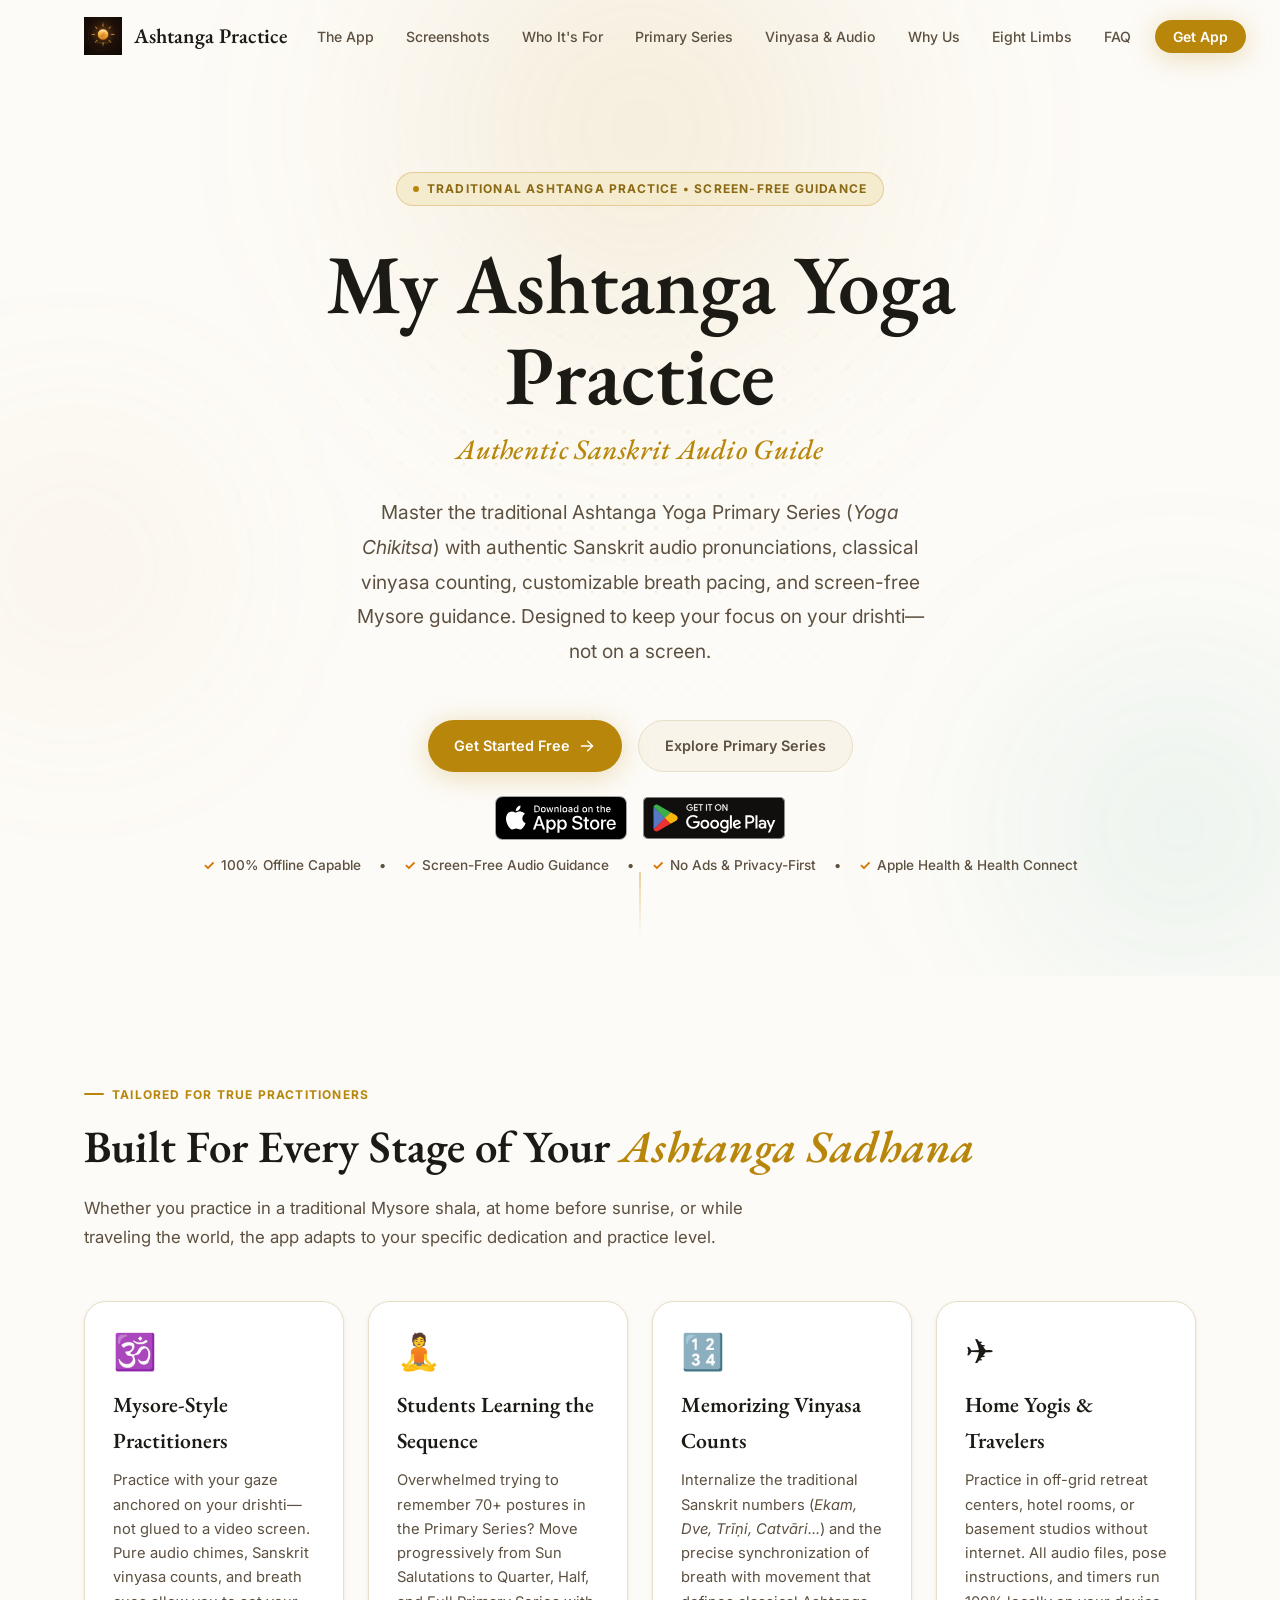
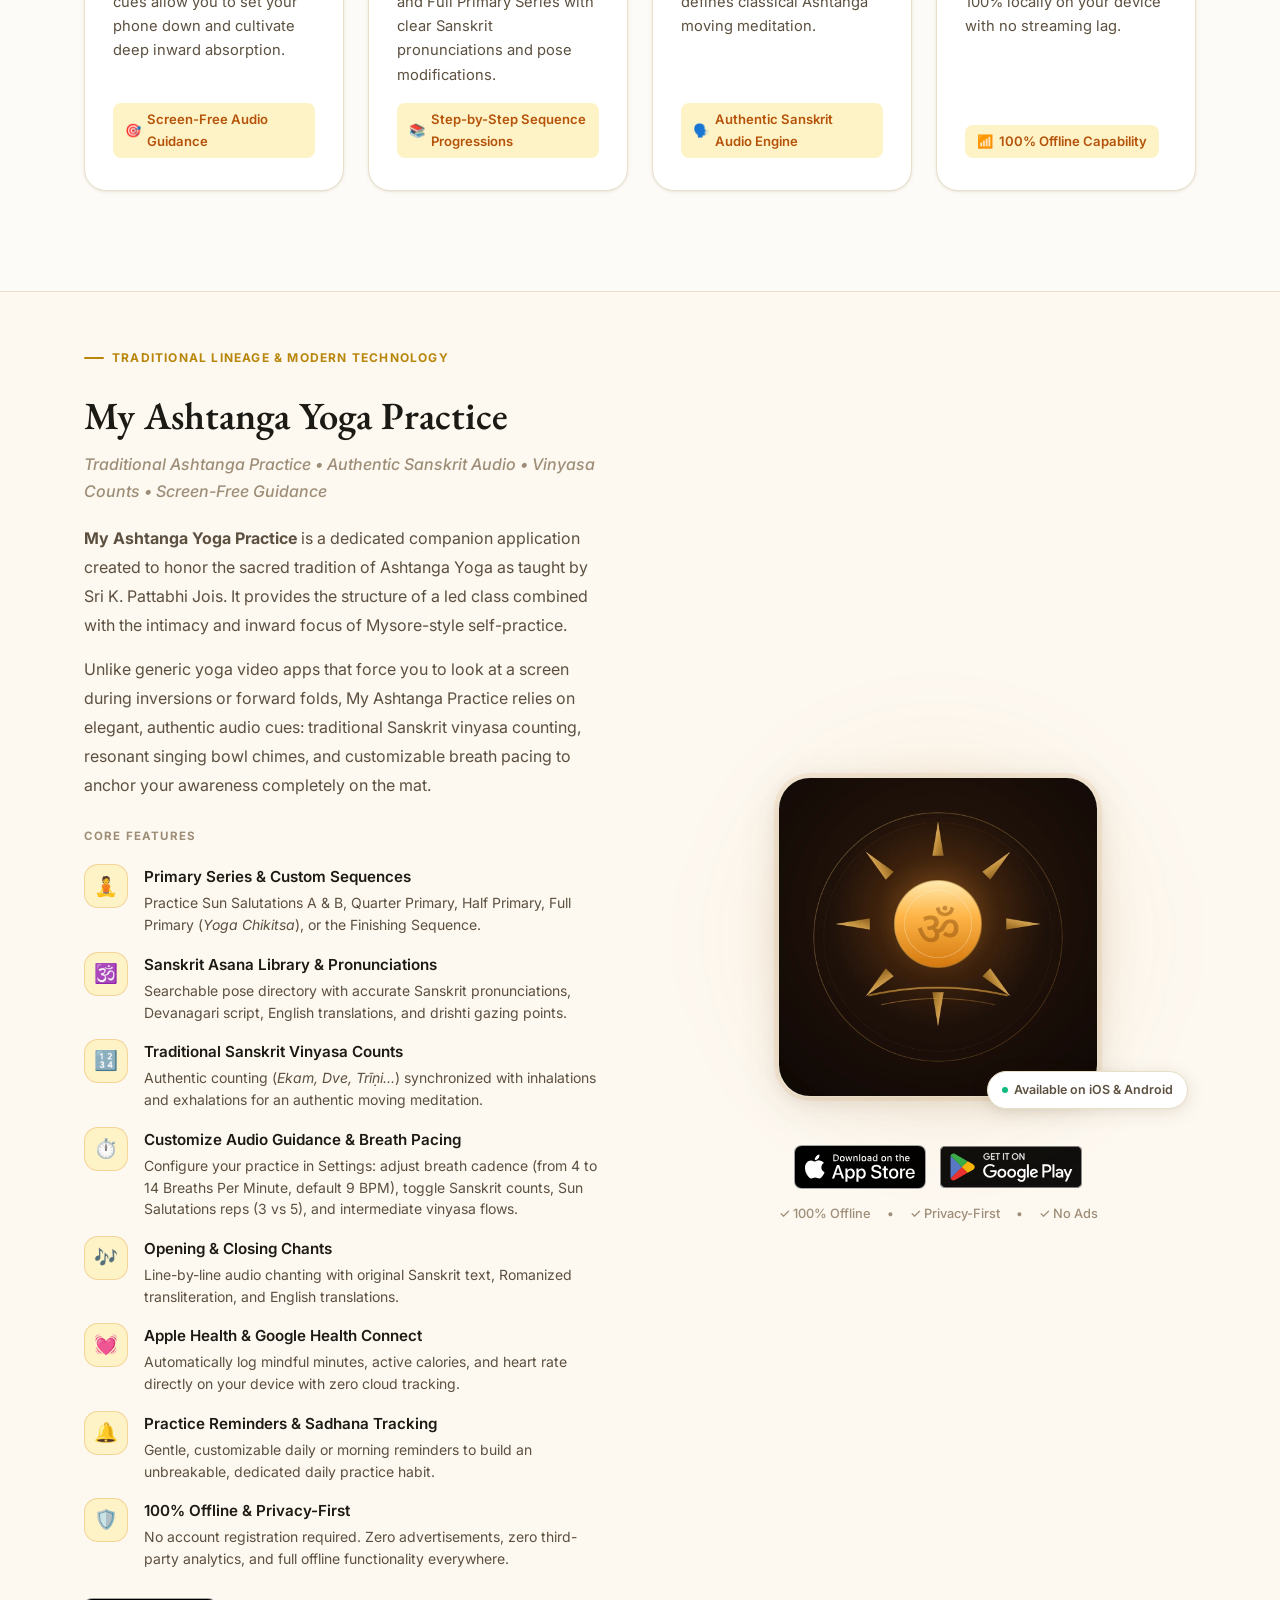
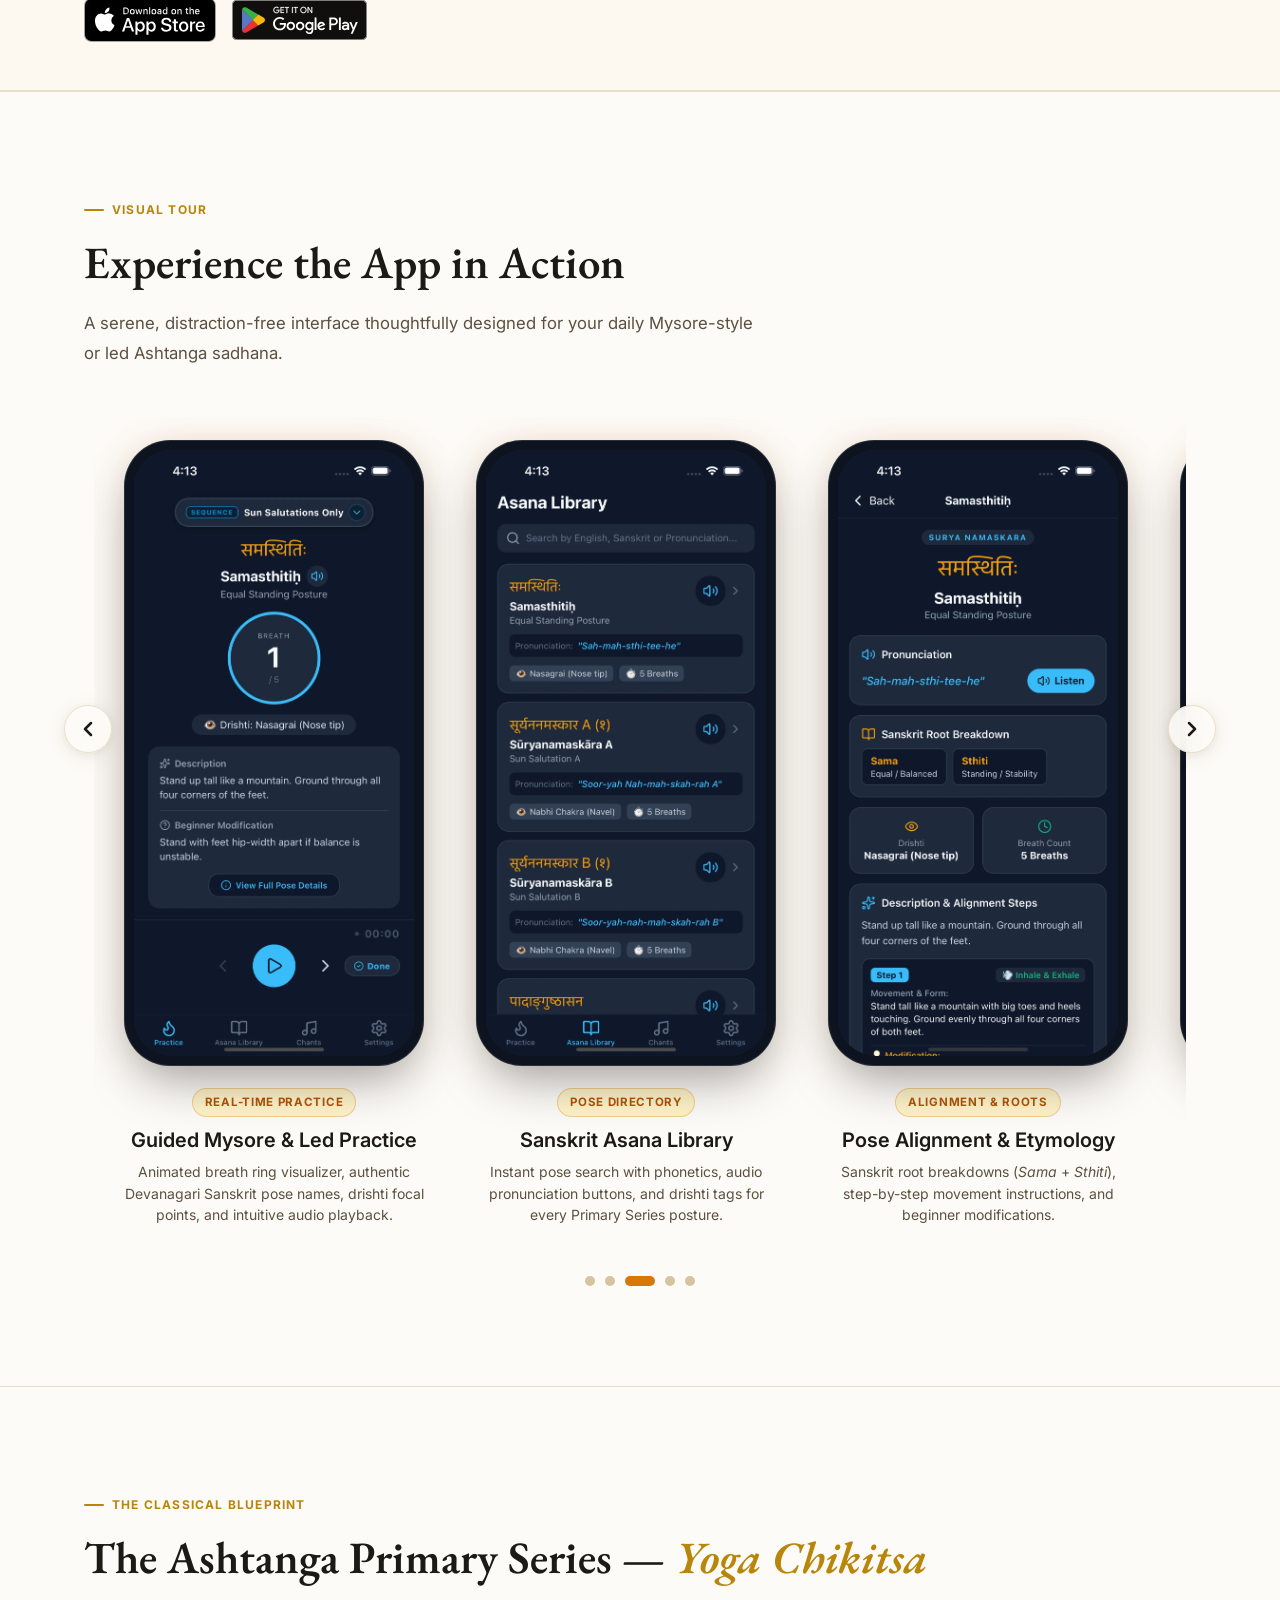
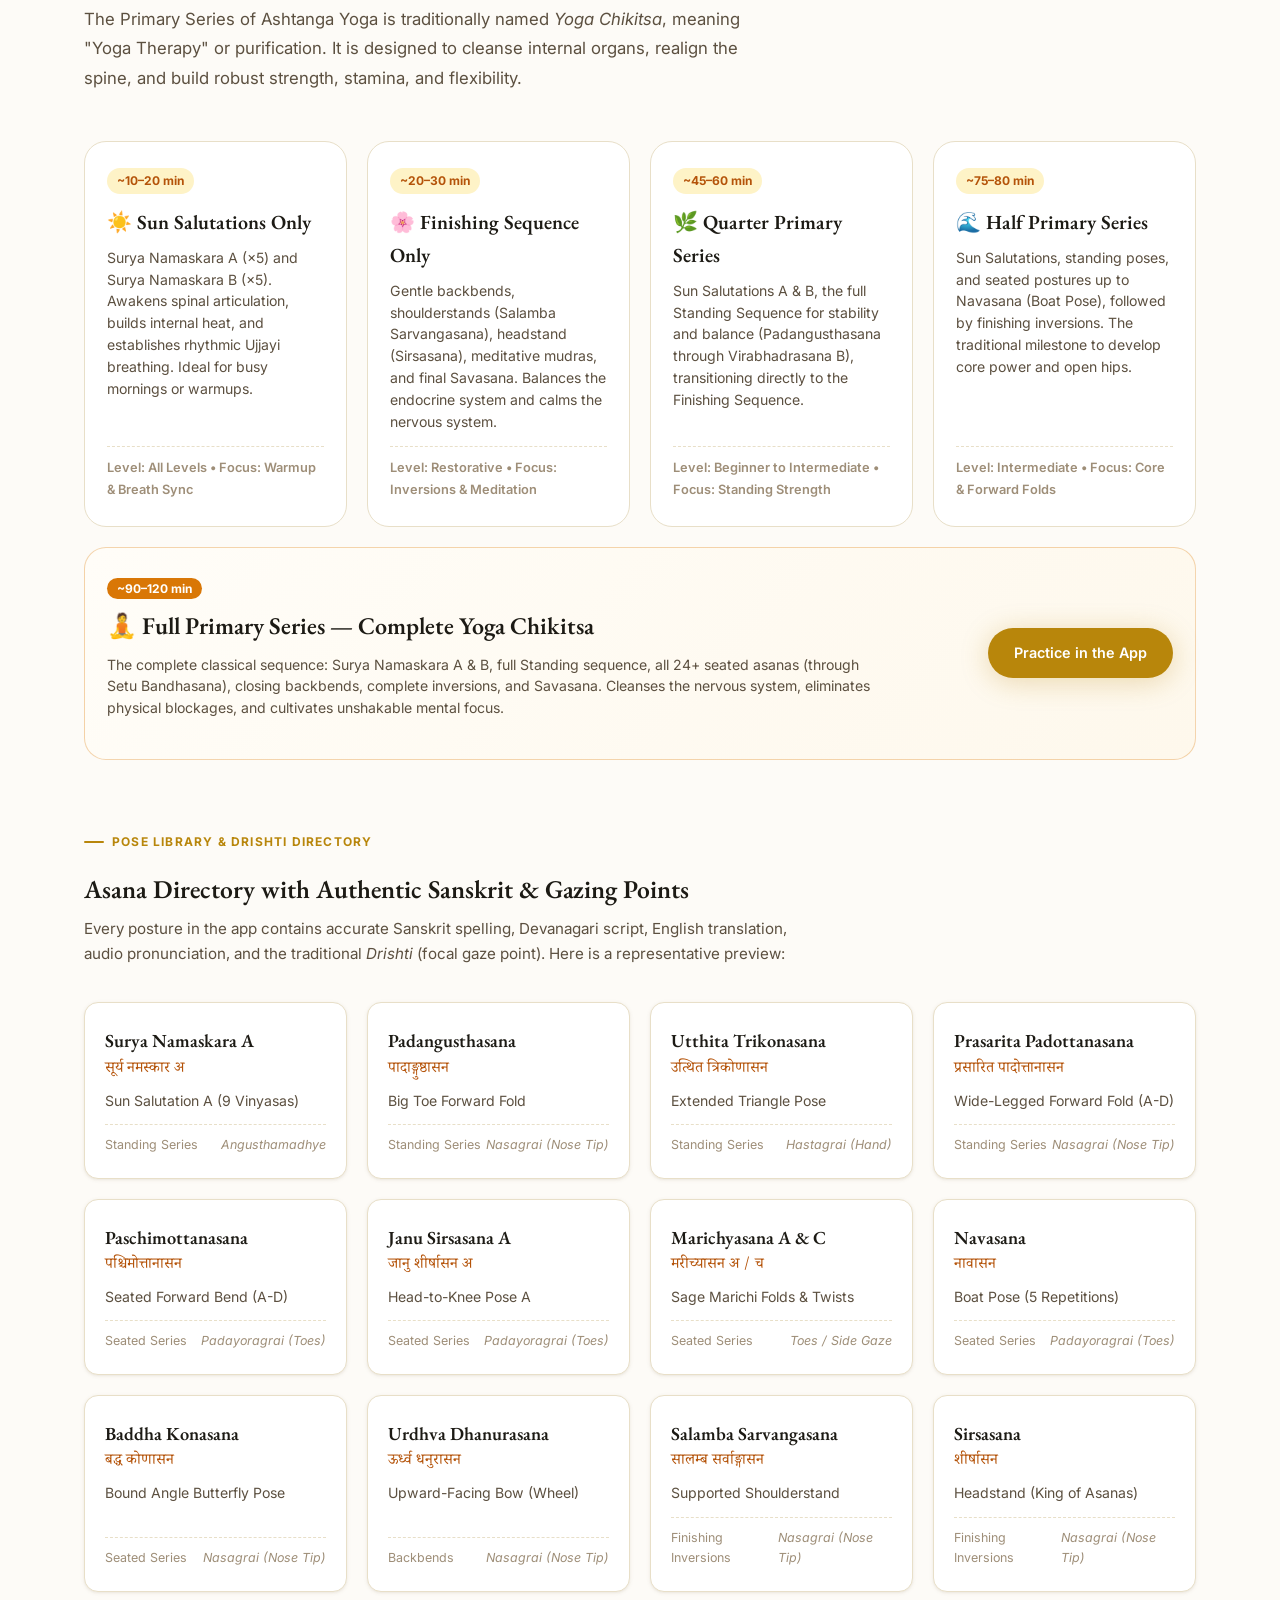
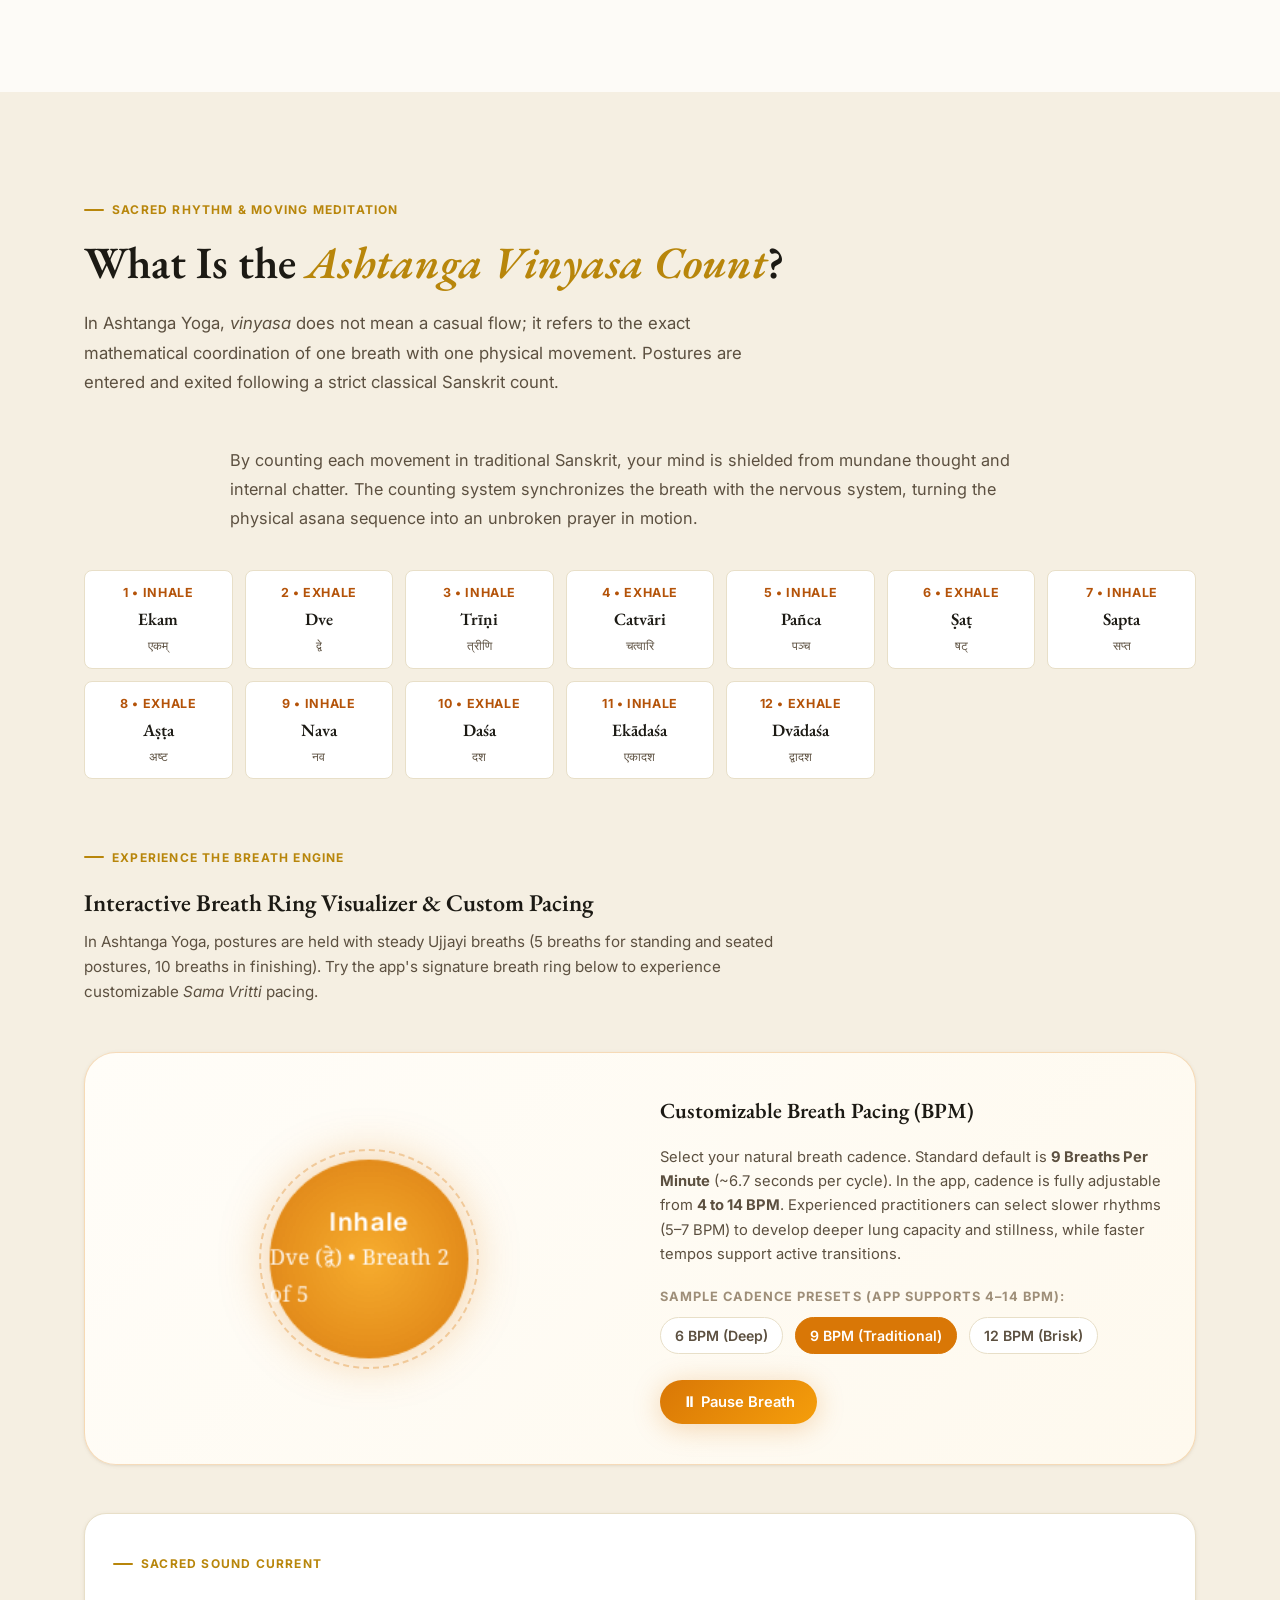
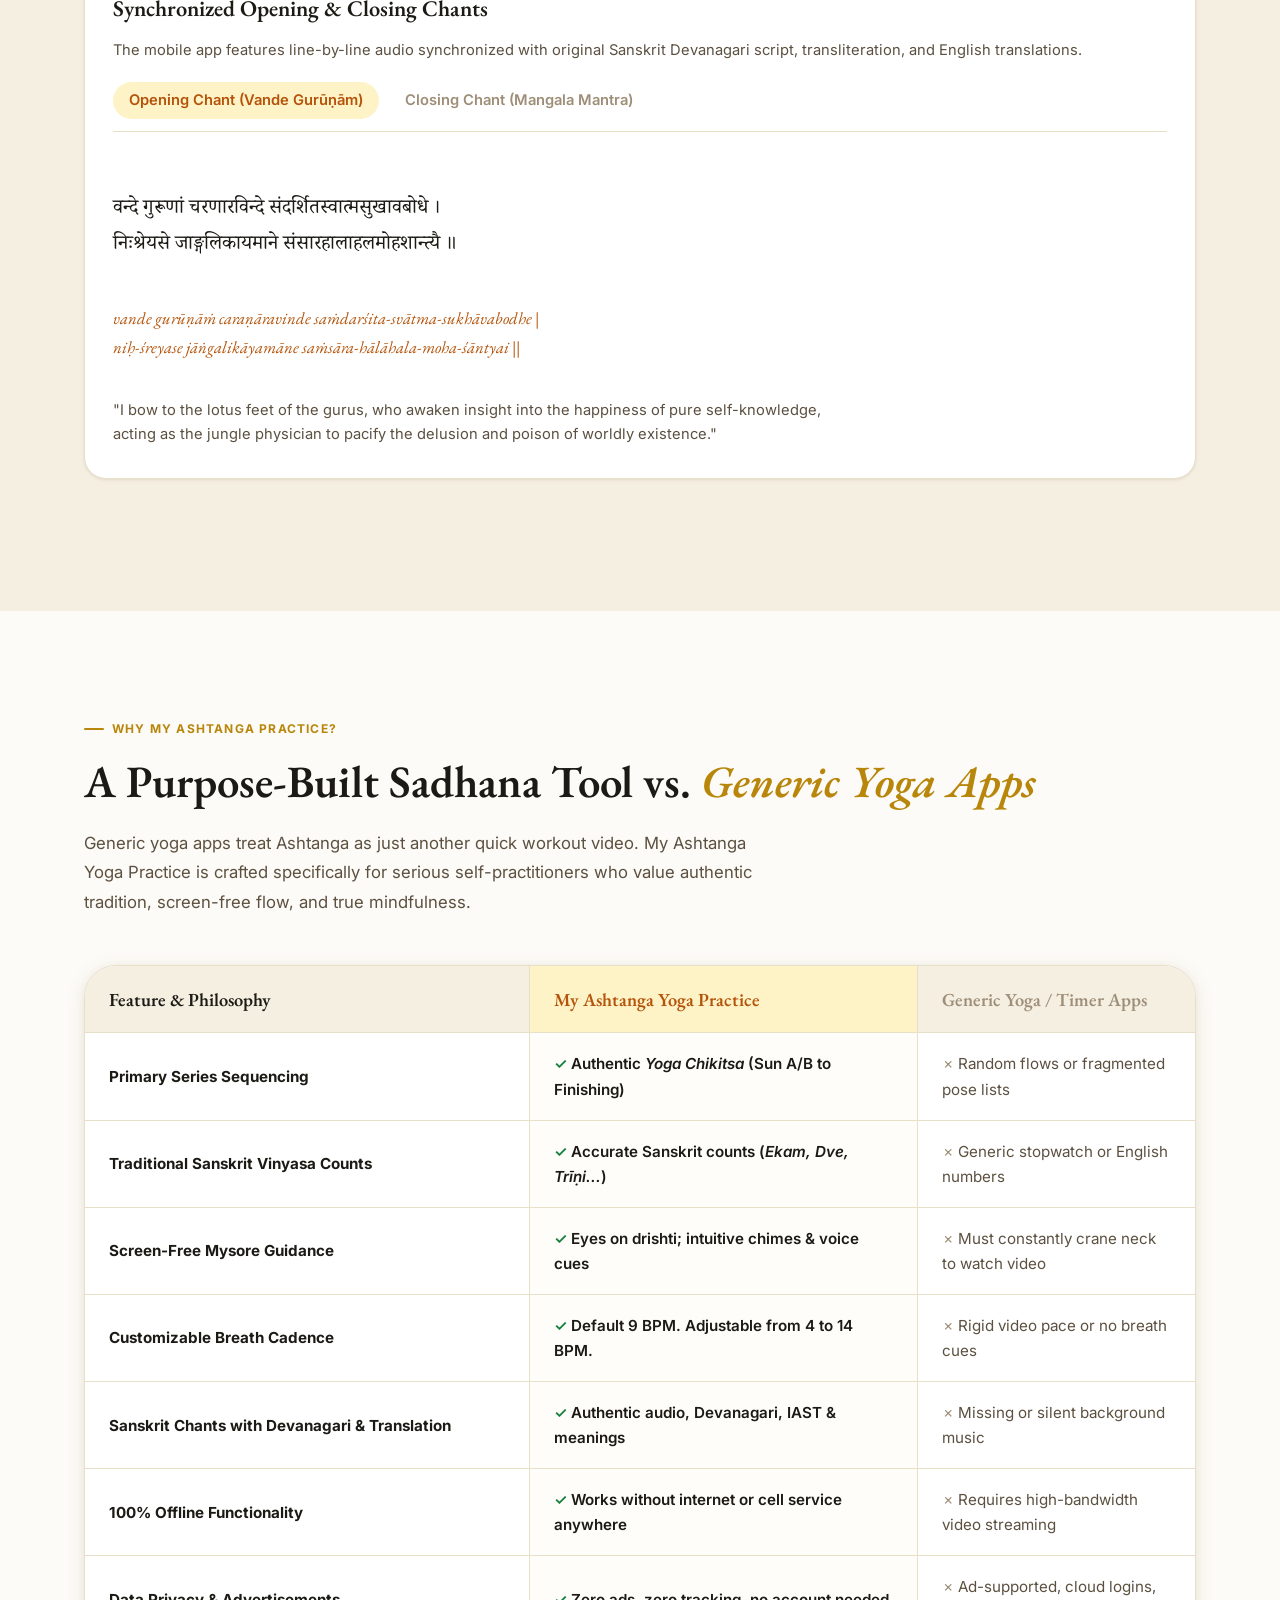
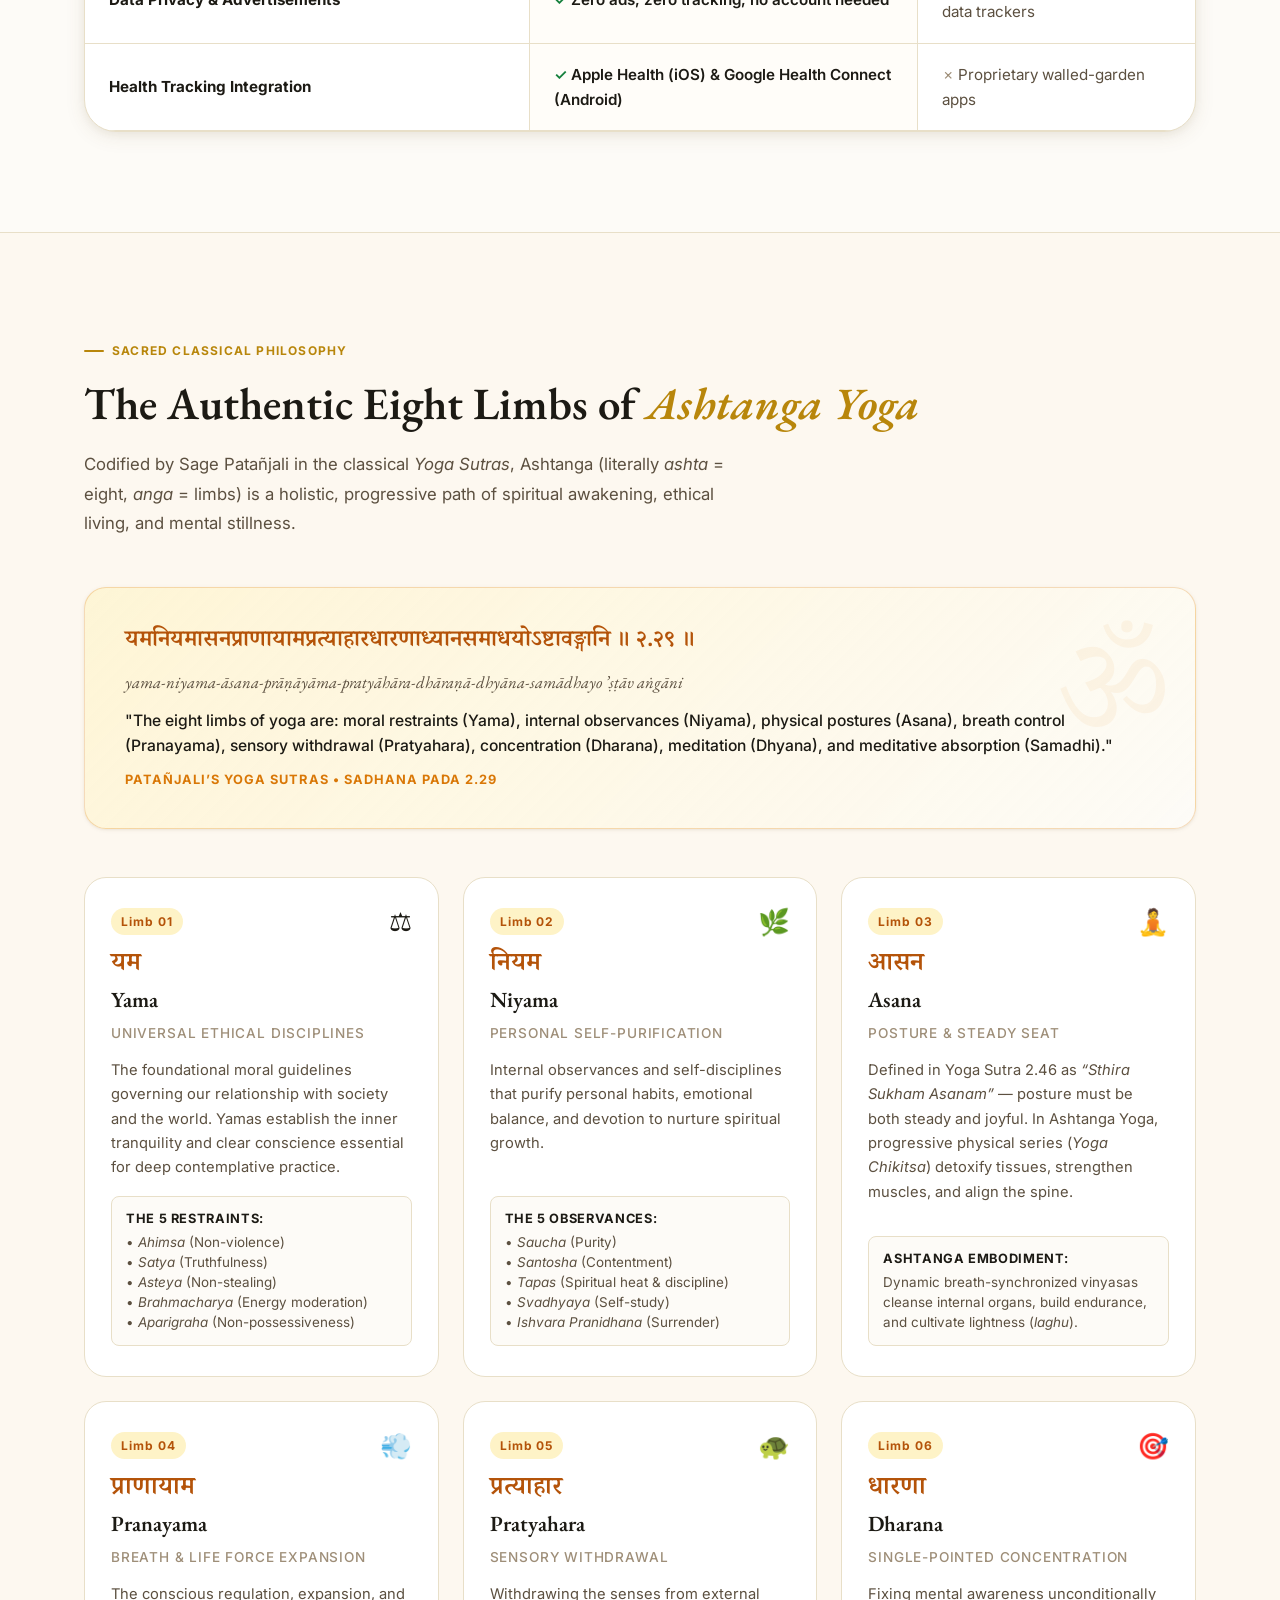
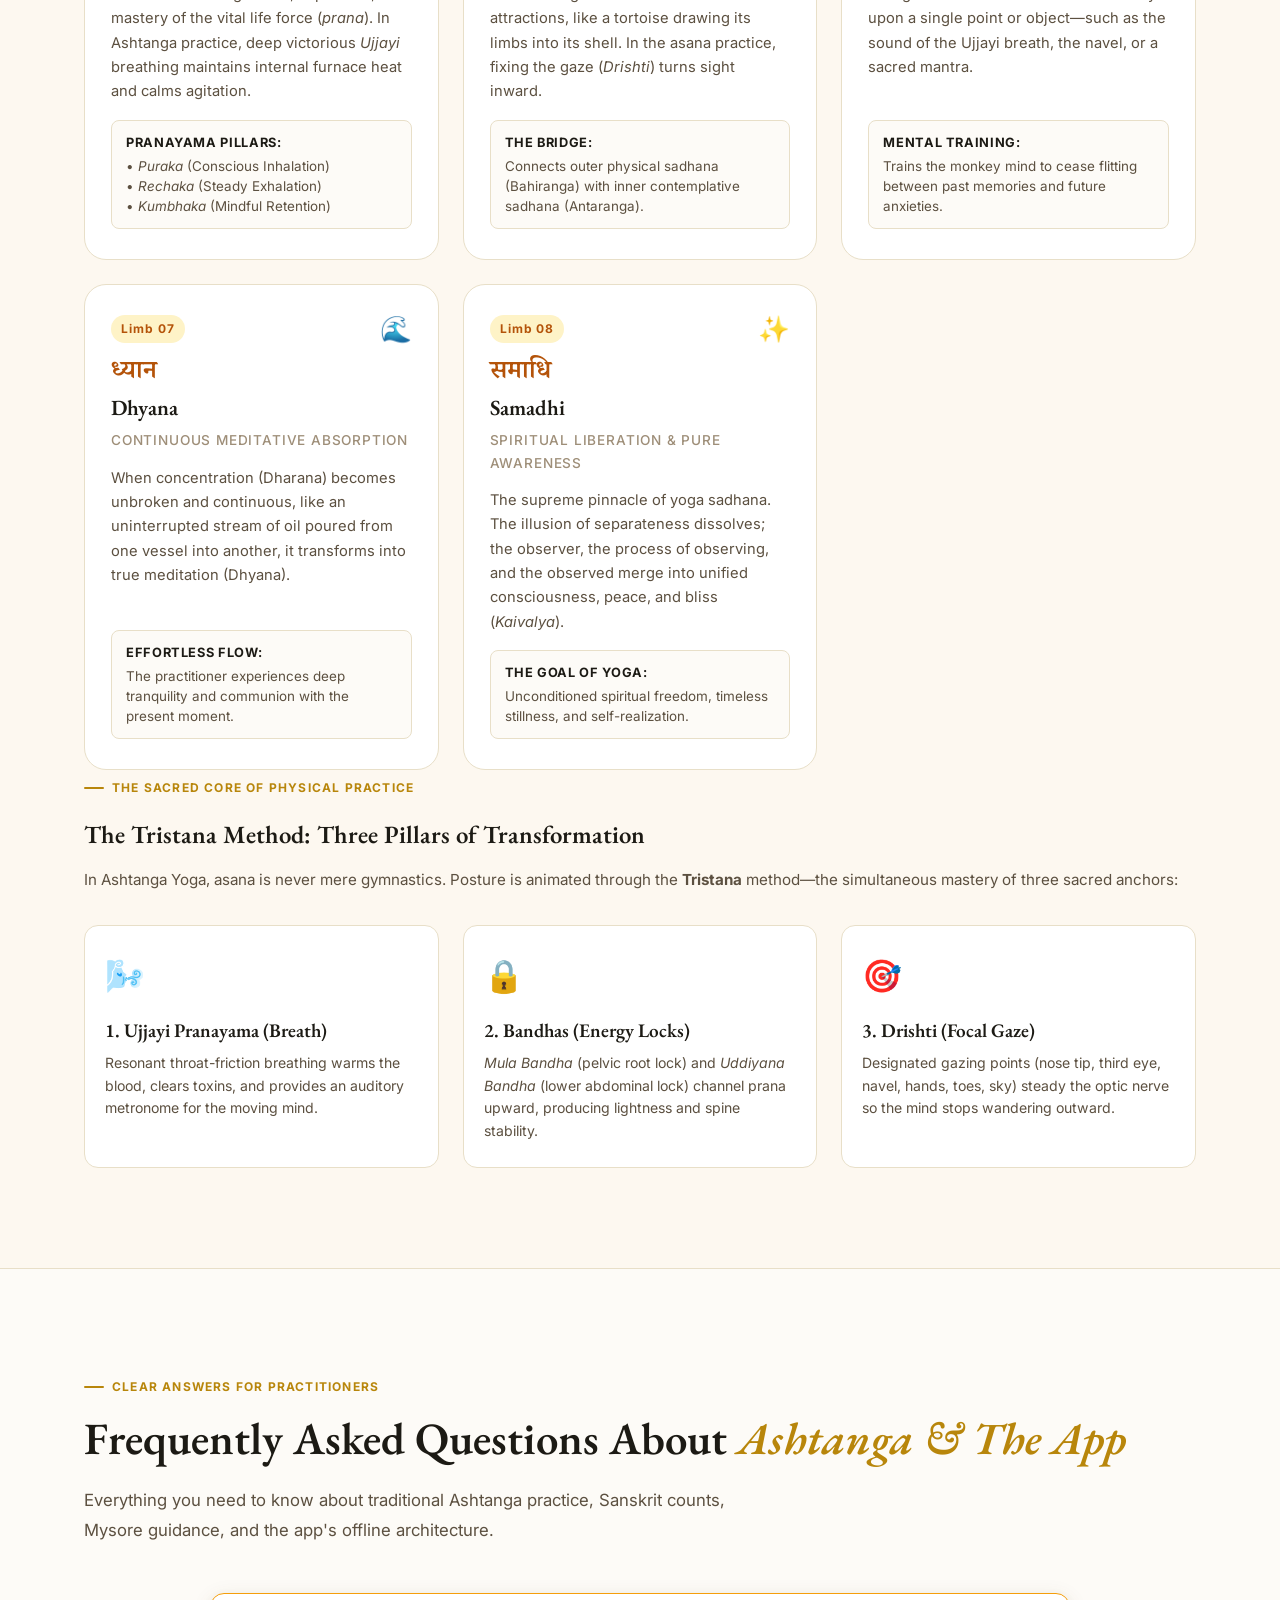
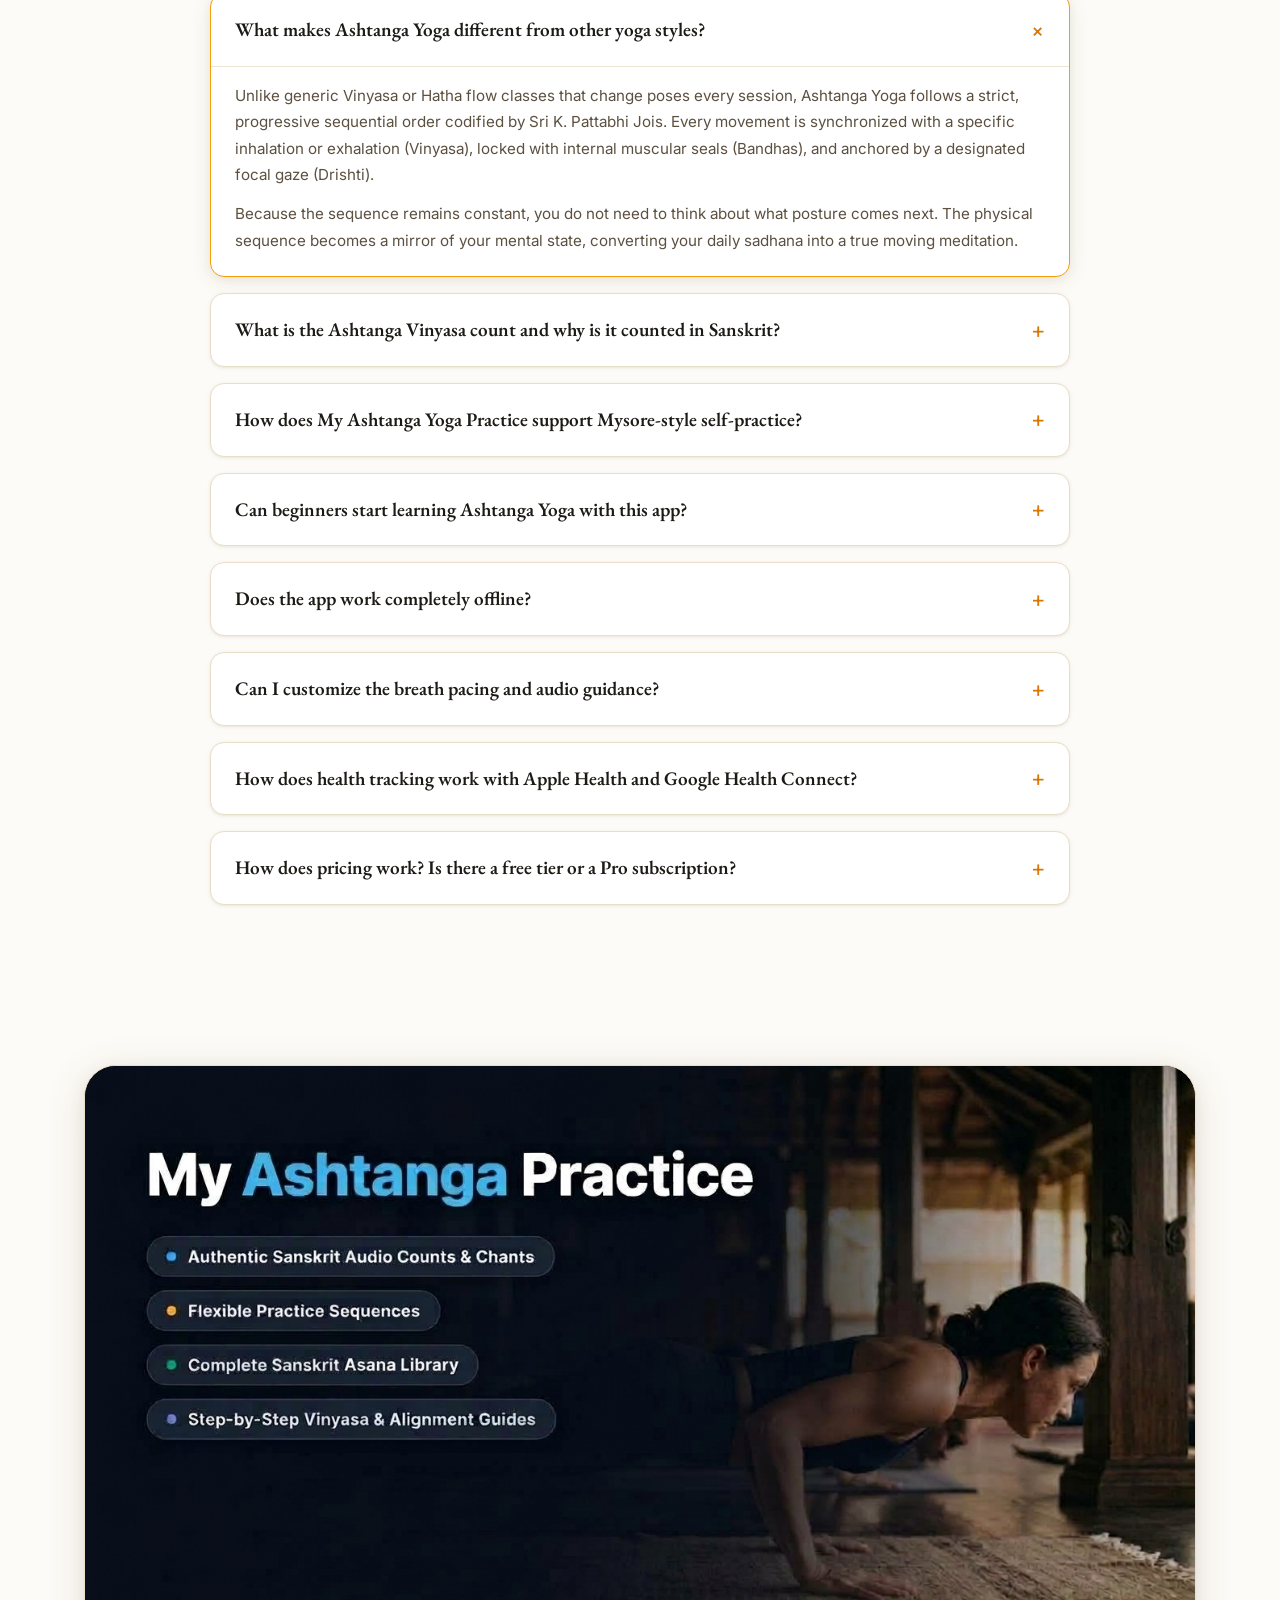
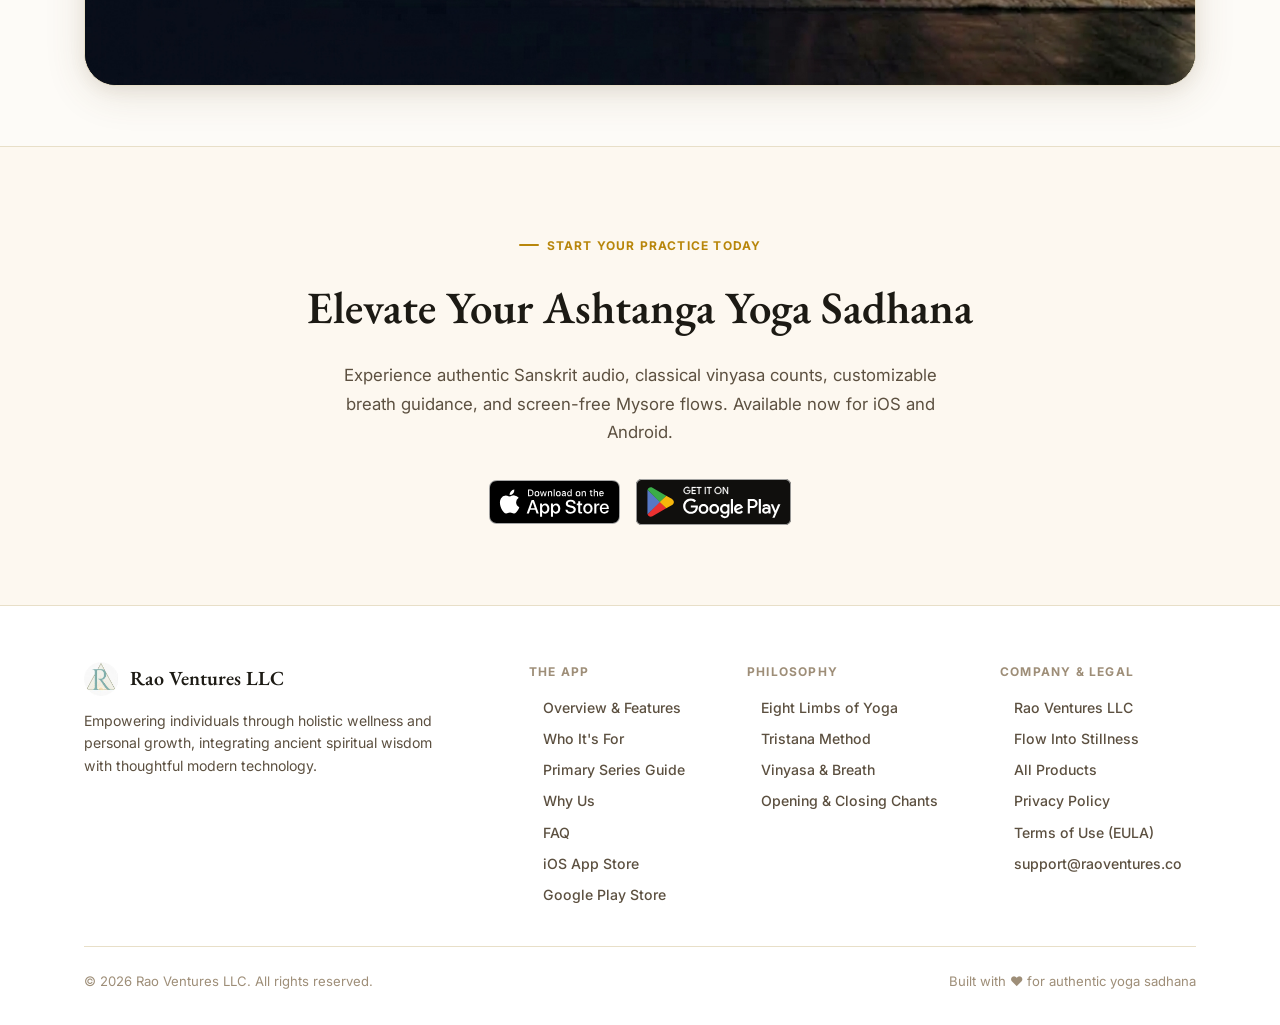
==== docs/index.html @ 131d69e7 "fix: update favicon" ====
<!DOCTYPE html>
<html lang="en">

<head>
  <meta charset="UTF-8" />
  <meta name="viewport" content="width=device-width, initial-scale=1.0" />
  <title>My Ashtanga Yoga Practice — Traditional Primary Series App with Sanskrit Audio &amp; Vinyasa Counts</title>
  <meta name="description"
    content="The definitive Ashtanga Yoga companion app for iOS and Android. Master the Primary Series (Yoga Chikitsa) with authentic Sanskrit audio, traditional vinyasa counts, customizable breath pacing, and screen-free Mysore guidance. 100% offline &amp; privacy-first." />
  <meta name="keywords"
    content="Ashtanga yoga app, Ashtanga practice app, Ashtanga yoga practice, Ashtanga Primary Series, Yoga Chikitsa, Ashtanga yoga poses, Mysore yoga, Mysore style practice, Sanskrit yoga, vinyasa counts, ekam dve trini, breath pacing, Apple Health, Health Connect, Rao Ventures" />
  <meta name="author" content="Rao Ventures LLC" />

  <!-- Open Graph / Social Meta -->
  <meta property="og:title"
    content="My Ashtanga Yoga Practice — Traditional Primary Series App with Sanskrit Audio &amp; Vinyasa Counts" />
  <meta property="og:description"
    content="Traditional Ashtanga Practice • Authentic Sanskrit Audio • Vinyasa Counts • Customizable Sequences • Screen-Free Guidance on iOS &amp; Android." />
  <meta property="og:url" content="https://ashtangapractice.com" />
  <meta property="og:type" content="website" />
  <meta property="og:image" content="images/google-play-feature-graphic.png" />
  <meta name="twitter:card" content="summary_large_image" />
  <meta name="twitter:title" content="My Ashtanga Yoga Practice — Traditional Primary Series App" />
  <meta name="twitter:description"
    content="Traditional Ashtanga Practice • Authentic Sanskrit Audio • Vinyasa Counts • Screen-Free Guidance." />
  <link rel="canonical" href="https://ashtangapractice.com" />

  <!-- Typography: Google Fonts Preconnect & Preload -->
  <link rel="preconnect" href="https://fonts.googleapis.com" />
  <link rel="preconnect" href="https://fonts.gstatic.com" crossorigin />
  <link
    href="https://fonts.googleapis.com/css2?family=EB+Garamond:ital,wght@0,400;0,500;0,600;0,700;1,400;1,600&family=Inter:wght@300;400;500;600;700&family=Noto+Serif+Devanagari:wght@400;600;700&display=swap"
    rel="stylesheet" />

  <link rel="preload" as="image" href="images/ashtanga-icon.webp" fetchpriority="high" type="image/webp" />
  <link rel="stylesheet" href="styles.css" />
  <link rel="icon" type="image/png" href="images/ashtanga-icon.png" />

  <!-- Vexo Web Analytics -->
  <script src="https://www.vexo.co/analytics.js" defer></script>

  <!-- Schema.org JSON-LD Structured Data for SoftwareApplication & FAQPage -->
  <script type="application/ld+json">
  {
    "@context": "https://schema.org",
    "@graph": [
      {
        "@type": "SoftwareApplication",
        "@id": "https://ashtangapractice.com/#app",
        "name": "My Ashtanga Yoga Practice",
        "applicationCategory": "HealthApplication",
        "applicationSubCategory": "Yoga & Mindfulness",
        "operatingSystem": "iOS, Android",
        "offers": {
          "@type": "Offer",
          "price": "0",
          "priceCurrency": "USD"
        },
        "description": "An interactive mobile app for practitioners learning, memorizing, and mastering the traditional Ashtanga Yoga Primary Series (Yoga Chikitsa) with authentic Sanskrit audio, classical vinyasa counts, customizable breath pacing, and screen-free Mysore-style guidance.",
        "image": "https://ashtangapractice.com/images/google-play-feature-graphic.png",
        "screenshot": [
          "https://ashtangapractice.com/images/screenshots/ashtanga-yoga-guided-practice-screen.webp",
          "https://ashtangapractice.com/images/screenshots/ashtanga-yoga-asana-library-sanskrit.webp",
          "https://ashtangapractice.com/images/screenshots/ashtanga-yoga-pose-details-alignment.webp",
          "https://ashtangapractice.com/images/screenshots/ashtanga-yoga-opening-closing-mantra-chants.webp",
          "https://ashtangapractice.com/images/screenshots/ashtanga-yoga-practice-settings-audio-pacing.webp"
        ],
        "author": {
          "@type": "Organization",
          "name": "Rao Ventures LLC",
          "url": "https://raoventures.co"
        },
        "downloadUrl": [
          "https://apps.apple.com/us/app/my-ashtanga-yoga-practice/id6794335298",
          "https://play.google.com/store/apps/details?id=com.ashtangapractice.app"
        ],
        "featureList": [
          "Authentic Sanskrit Audio & Pronunciation",
          "Classical Vinyasa Counts (Ekam, Dve, Trini...)",
          "5 Practice Sequences from Sun Salutations to Full Primary Series",
          "Interactive Breath Ring Visualizer with Customizable Audio Guidance & BPM",
          "Screen-Free Audio Guidance for Mysore-Style Practice",
          "Searchable Asana Library with Drishti and Instructions",
          "Apple Health and Google Health Connect Integration",
          "100% Offline Capability with Zero Ads and No Account Required"
        ]
      },
      {
        "@type": "FAQPage",
        "@id": "https://ashtangapractice.com/#faq",
        "mainEntity": [
          {
            "@type": "Question",
            "name": "What is Ashtanga Yoga and how is it different from other yoga styles?",
            "acceptedAnswer": {
              "@type": "Answer",
              "text": "Ashtanga Yoga is a classical, dynamic system of moving meditation codified by K. Pattabhi Jois and rooted in Patanjali's Yoga Sutras. Unlike spontaneous vinyasa flow classes, Ashtanga follows a fixed sequential progression of postures (Asana) combined with specific breath synchronization (Vinyasa), internal energetic locks (Bandhas), and focused gazing points (Drishti). This triad, known as the Tristana method, creates intense internal heat to purify the body and quiet the wandering mind."
            }
          },
          {
            "@type": "Question",
            "name": "What is the Ashtanga Vinyasa Count and why is it in Sanskrit?",
            "acceptedAnswer": {
              "@type": "Answer",
              "text": "The Vinyasa count is the classical rhythm of Ashtanga Yoga where every movement into and out of an asana is paired with a specific inhale or exhale and numbered in Sanskrit (e.g., Ekam = 1, Dve = 2, Trīṇi = 3, Catvāri = 4, Pañca = 5). Counting in Sanskrit preserves the authentic energetic vibration of the practice, keeps the group and individual focused in a unified moving rhythm, and eliminates mental distraction."
            }
          },
          {
            "@type": "Question",
            "name": "How does My Ashtanga Yoga Practice support Mysore-style practice?",
            "acceptedAnswer": {
              "@type": "Answer",
              "text": "Traditional Mysore-style practice requires internalizing the sequence and maintaining internal focus with your eyes on your drishti (gazing point)—not looking up at a screen. The app features intelligent screen-free audio guidance: gentle singing-bowl chimes, Sanskrit vinyasa counting, and breath cues allow you to place your phone face down or across the room and practice with total immersion."
            }
          },
          {
            "@type": "Question",
            "name": "Can beginners learn the Ashtanga Primary Series with this app?",
            "acceptedAnswer": {
              "@type": "Answer",
              "text": "Yes. The app provides 5 progressive sequence options: Sun Salutations Only (~10–20 min), Finishing Sequence (~20–30 min), Quarter Primary Series (~45–60 min), Half Primary Series (~75–80 min), and the Full Primary Series (~90–120 min). Beginners can build endurance and memorize postures step by step without being forced into advanced seated binds before their bodies are ready."
            }
          },
          {
            "@type": "Question",
            "name": "Does the app require an internet connection or account signup?",
            "acceptedAnswer": {
              "@type": "Answer",
              "text": "No. My Ashtanga Yoga Practice is 100% offline capable. All audio recordings, pose libraries, chanting tracks, and breath engines are bundled locally on your device. You can practice in off-grid retreat centers, basement studios, or airplane mode without Wi-Fi, cell service, or account registrations."
            }
          },
          {
            "@type": "Question",
            "name": "How does the app protect user privacy and handle health data?",
            "acceptedAnswer": {
              "@type": "Answer",
              "text": "We operate with a strict privacy-first architecture. The app contains zero advertising, zero behavioral trackers, and requires no account or cloud sync. Your practice duration and mindful minutes sync directly to Apple Health (iOS) or Google Health Connect (Android) entirely on-device."
            }
          },
          {
            "@type": "Question",
            "name": "How does pricing work? Is there a free tier or a Pro subscription?",
            "acceptedAnswer": {
              "@type": "Answer",
              "text": "My Ashtanga Yoga Practice is free to download and practice immediately. The foundational Sun Salutations flow (Surya Namaskara A & B) is completely free with zero ads and no mandatory account required. An optional Pro subscription unlocks all sequences (Quarter, Half, and Full Primary Series / Yoga Chikitsa, and Finishing Sequence), breath pacing customization, and the complete pose library."
            }
          }
        ]
      }
    ]
  }
  </script>
</head>

<body>

  <!-- Navigation -->
  <nav id="navbar" role="navigation" aria-label="Main navigation">
    <div class="nav-inner container">
      <a href="index.html" class="nav-brand" aria-label="My Ashtanga Yoga Practice Home">
        <picture>
          <source srcset="images/ashtanga-icon.webp" type="image/webp" />
          <img src="images/ashtanga-icon.png" alt="My Ashtanga Practice icon" class="nav-logo-img" width="38"
            height="38" />
        </picture>
        <span class="nav-brand-name">Ashtanga Practice</span>
      </a>
      <ul class="nav-links" role="list">
        <li><a href="#the-app" class="nav-link">The App</a></li>
        <li><a href="#screenshots" class="nav-link">Screenshots</a></li>
        <li><a href="#who-its-for" class="nav-link">Who It's For</a></li>
        <li><a href="#primary-series" class="nav-link">Primary Series</a></li>
        <li><a href="#vinyasa-breath" class="nav-link">Vinyasa &amp; Audio</a></li>
        <li><a href="#compare" class="nav-link">Why Us</a></li>
        <li><a href="#eight-limbs" class="nav-link">Eight Limbs</a></li>
        <li><a href="#faq" class="nav-link">FAQ</a></li>
        <li><a href="#the-app" class="nav-cta" id="nav-download-btn">Get App</a></li>
      </ul>
      <button class="nav-toggle" id="nav-toggle" aria-label="Toggle navigation menu" aria-expanded="false"
        aria-controls="nav-links">
        <span></span><span></span><span></span>
      </button>
    </div>
    <div class="nav-mobile-menu" id="nav-mobile-menu" aria-hidden="true">
      <a href="#the-app" class="nav-mobile-link">The Mobile App</a>
      <a href="#screenshots" class="nav-mobile-link">App Screenshots</a>
      <a href="#who-its-for" class="nav-mobile-link">Who It's For</a>
      <a href="#primary-series" class="nav-mobile-link">Primary Series Poses</a>
      <a href="#vinyasa-breath" class="nav-mobile-link">Vinyasa &amp; Breath Engine</a>
      <a href="#compare" class="nav-mobile-link">Why My Ashtanga Practice</a>
      <a href="#eight-limbs" class="nav-mobile-link">Eight Limbs of Yoga</a>
      <a href="#faq" class="nav-mobile-link">Frequently Asked Questions</a>
      <a href="https://raoventures.co" class="nav-mobile-link" target="_blank" rel="noopener noreferrer">Rao
        Ventures</a>
      <a href="#the-app" class="nav-mobile-cta">Get the App Free</a>
    </div>
  </nav>

  <!-- Hero Section -->
  <header class="hero" id="hero" aria-labelledby="hero-title">
    <div class="hero-bg" aria-hidden="true">
      <div class="hero-orb hero-orb-1"></div>
      <div class="hero-orb hero-orb-2"></div>
      <div class="hero-orb hero-orb-3"></div>
      <div class="hero-grid"></div>
    </div>
    <div class="container hero-content">
      <div class="hero-badge reveal" aria-label="Authentic Lineage & Modern Companion">
        <span class="hero-badge-dot"></span>
        Traditional Ashtanga Practice • Screen-Free Guidance
      </div>
      <h1 id="hero-title" class="hero-title reveal reveal-delay-1">
        My Ashtanga Yoga Practice<br />
        <em class="hero-title-accent">Authentic Sanskrit Audio Guide</em>
      </h1>
      <p class="hero-subtitle reveal reveal-delay-2">
        Master the traditional Ashtanga Yoga Primary Series (<em>Yoga Chikitsa</em>) with authentic Sanskrit audio
        pronunciations, classical vinyasa counting, customizable breath pacing, and
        screen-free Mysore guidance. Designed to keep your focus on your drishti—not on a screen.
      </p>

      <!-- Primary Action Buttons & Store Badges -->
      <div class="hero-actions reveal reveal-delay-3">
        <a href="#the-app" class="btn btn-primary" id="hero-download-btn">
          <span>Get Started Free</span>
          <svg xmlns="http://www.w3.org/2000/svg" viewBox="0 0 20 20" fill="currentColor" aria-hidden="true">
            <path fill-rule="evenodd"
              d="M3 10a.75.75 0 01.75-.75h10.638L10.23 5.29a.75.75 0 111.04-1.08l5.5 5.25a.75.75 0 010 1.08l-5.5 5.25a.75.75 0 11-1.04-1.08l4.158-3.96H3.75A.75.75 0 013 10z"
              clip-rule="evenodd" />
          </svg>
        </a>
        <a href="#primary-series" class="btn btn-ghost" id="hero-series-btn">
          <span>Explore Primary Series</span>
        </a>
      </div>

      <!-- App Store & Google Play Badges in Hero -->
      <div class="hero-badges-row reveal reveal-delay-3">
        <a href="https://apps.apple.com/us/app/my-ashtanga-yoga-practice/id6794335298" class="app-store-badge"
          id="hero-appstore-btn" target="_blank" rel="noopener noreferrer"
          aria-label="Download My Ashtanga Yoga Practice on the App Store">
          <img src="images/app-store-badge.svg" alt="Download on the App Store" width="135" height="42" />
        </a>
        <a href="https://play.google.com/store/apps/details?id=com.ashtangapractice.app" class="play-store-badge"
          id="hero-playstore-btn" target="_blank" rel="noopener noreferrer"
          aria-label="Get My Ashtanga Yoga Practice on Google Play">
          <img src="images/google-play-badge.svg" alt="Get it on Google Play" width="175" height="42"
            style="height: 42px; width: auto;" />
        </a>
      </div>

      <!-- USP Value Props -->
      <div class="hero-usp-pills reveal reveal-delay-3">
        <div class="hero-usp-pill-item"><span class="check">✓</span> 100% Offline Capable</div>
        <span>•</span>
        <div class="hero-usp-pill-item"><span class="check">✓</span> Screen-Free Audio Guidance</div>
        <span>•</span>
        <div class="hero-usp-pill-item"><span class="check">✓</span> No Ads &amp; Privacy-First</div>
        <span>•</span>
        <div class="hero-usp-pill-item"><span class="check">✓</span> Apple Health &amp; Health Connect</div>
      </div>
    </div>
    <div class="hero-scroll-indicator" aria-hidden="true">
      <div class="scroll-line"></div>
    </div>
  </header>

  <main>

    <!-- ═══════════════════════════════════════════════════════════════
         SECTION 1: WHO IT IS FOR (AUDIENCE TARGETING)
         ═══════════════════════════════════════════════════════════════ -->
    <section class="section-pad" id="who-its-for" aria-labelledby="who-title">
      <div class="container">
        <div class="section-label reveal">Tailored For True Practitioners</div>
        <h2 id="who-title" class="section-title reveal reveal-delay-1">
          Built For Every Stage of Your <em>Ashtanga Sadhana</em>
        </h2>
        <p class="section-subtitle reveal reveal-delay-2">
          Whether you practice in a traditional Mysore shala, at home before sunrise, or while traveling the world,
          the app adapts to your specific dedication and practice level.
        </p>

        <div class="audience-grid">

          <!-- Audience 1: Mysore Style -->
          <article class="audience-card reveal">
            <span class="audience-icon" aria-hidden="true">🕉️</span>
            <h3 class="audience-title">Mysore-Style Practitioners</h3>
            <p class="audience-desc">
              Practice with your gaze anchored on your drishti—not glued to a video screen. Pure audio chimes, Sanskrit
              vinyasa counts, and breath cues allow you to set your phone down and cultivate deep inward absorption.
            </p>
            <div class="audience-highlight">
              <span>🎯</span> Screen-Free Audio Guidance
            </div>
          </article>

          <!-- Audience 2: Learning the Primary Series -->
          <article class="audience-card reveal reveal-delay-1">
            <span class="audience-icon" aria-hidden="true">🧘</span>
            <h3 class="audience-title">Students Learning the Sequence</h3>
            <p class="audience-desc">
              Overwhelmed trying to remember 70+ postures in the Primary Series? Move progressively from Sun Salutations
              to Quarter, Half, and Full Primary Series with clear Sanskrit pronunciations and pose modifications.
            </p>
            <div class="audience-highlight">
              <span>📚</span> Step-by-Step Sequence Progressions
            </div>
          </article>

          <!-- Audience 3: Memorizing Sanskrit Counts -->
          <article class="audience-card reveal reveal-delay-2">
            <span class="audience-icon" aria-hidden="true">🔢</span>
            <h3 class="audience-title">Memorizing Vinyasa Counts</h3>
            <p class="audience-desc">
              Internalize the traditional Sanskrit numbers (<em>Ekam, Dve, Trīṇi, Catvāri...</em>) and the precise
              synchronization of breath with movement that defines classical Ashtanga moving meditation.
            </p>
            <div class="audience-highlight">
              <span>🗣️</span> Authentic Sanskrit Audio Engine
            </div>
          </article>

          <!-- Audience 4: Home Yogis & Travelers -->
          <article class="audience-card reveal reveal-delay-3">
            <span class="audience-icon" aria-hidden="true">✈️</span>
            <h3 class="audience-title">Home Yogis &amp; Travelers</h3>
            <p class="audience-desc">
              Practice in off-grid retreat centers, hotel rooms, or basement studios without internet. All audio files,
              pose instructions, and timers run 100% locally on your device with no streaming lag.
            </p>
            <div class="audience-highlight">
              <span>📶</span> 100% Offline Capability
            </div>
          </article>

        </div>
      </div>
    </section>

    <!-- ═══════════════════════════════════════════════════════════════
         SECTION 2: THE MOBILE APP (WHAT IT IS & CORE STRENGTHS)
         ═══════════════════════════════════════════════════════════════ -->
    <section class="product-detail section-pad" id="the-app" aria-labelledby="ashtanga-title"
      style="background: var(--surface-warm); border-top: 1px solid var(--border); border-bottom: 1px solid var(--border);">
      <div class="container">

        <div class="product-detail-grid product-detail-grid-reverse">

          <!-- Left Visual Column (Icon, Graphic & Badges) -->
          <div class="product-detail-visual reveal">
            <div class="product-screenshot-wrapper product-screenshot-ashtanga">
              <div class="product-screenshot-glow product-screenshot-glow-ashtanga"></div>
              <picture>
                <source srcset="images/ashtanga-icon.webp" type="image/webp" />
                <img src="images/ashtanga-icon.png" alt="My Ashtanga Practice mobile app icon featuring modern yoga art"
                  class="product-screenshot" width="512" height="512" loading="eager" fetchpriority="high"
                  style="max-width: 320px; aspect-ratio: 1/1;" />
              </picture>
              <div class="product-visual-badge product-visual-badge-live">
                <span class="product-tag-live-dot"></span> Available on iOS &amp; Android
              </div>
            </div>

            <!-- Download Badges for Showcase -->
            <div
              style="display: flex; flex-direction: column; align-items: center; gap: 14px; margin-top: 28px; width: 100%;">
              <div style="display: flex; gap: 14px; flex-wrap: wrap; justify-content: center; align-items: center;">
                <a href="https://apps.apple.com/us/app/my-ashtanga-yoga-practice/id6794335298" class="app-store-badge"
                  id="ashtanga-appstore-btn" target="_blank" rel="noopener noreferrer"
                  aria-label="Download My Ashtanga Yoga Practice on the App Store">
                  <img src="images/app-store-badge.svg" alt="Download on the App Store" width="130" height="42" />
                </a>
                <a href="https://play.google.com/store/apps/details?id=com.ashtangapractice.app"
                  class="play-store-badge" id="ashtanga-playstore-btn" target="_blank" rel="noopener noreferrer"
                  aria-label="Get My Ashtanga Yoga Practice on Google Play">
                  <img src="images/google-play-badge.svg" alt="Get it on Google Play" width="180" height="42"
                    style="height: 42px; width: auto;" />
                </a>
              </div>
              <div style="display: flex; gap: 16px; font-size: 0.8rem; color: var(--text-tert); font-weight: 500;">
                <span>✓ 100% Offline</span>
                <span>•</span>
                <span>✓ Privacy-First</span>
                <span>•</span>
                <span>✓ No Ads</span>
              </div>
            </div>
          </div>

          <!-- Right Content Column: Specific Positioning -->
          <div class="product-detail-content">
            <div class="section-label reveal">Traditional Lineage &amp; Modern Technology</div>
            <h2 id="ashtanga-title" class="product-detail-title reveal reveal-delay-1">My Ashtanga Yoga Practice</h2>
            <p class="product-detail-tagline reveal reveal-delay-1">
              Traditional Ashtanga Practice • Authentic Sanskrit Audio • Vinyasa Counts • Screen-Free Guidance
            </p>
            <p class="product-detail-desc reveal reveal-delay-2">
              <strong>My Ashtanga Yoga Practice</strong> is a dedicated companion application created to honor the
              sacred tradition of Ashtanga Yoga as taught by Sri K. Pattabhi Jois. It provides the structure of a led
              class combined with the intimacy and inward focus of Mysore-style self-practice.
            </p>
            <p class="product-detail-desc reveal reveal-delay-2">
              Unlike generic yoga video apps that force you to look at a screen during inversions or forward folds, My
              Ashtanga Practice relies on elegant, authentic audio cues: traditional Sanskrit vinyasa counting, resonant
              singing bowl chimes, and customizable breath pacing to anchor your awareness completely on the mat.
            </p>

            <!-- Key Features List -->
            <div class="product-detail-features reveal reveal-delay-3" id="features">
              <h3 class="product-detail-features-title">Core Features</h3>
              <ul class="product-features-list" aria-label="My Ashtanga Practice features">
                <li class="product-features-item">
                  <div class="pfi-icon pfi-icon-ashtanga" aria-hidden="true">🧘</div>
                  <div class="pfi-content">
                    <strong class="pfi-title">Primary Series &amp; Custom Sequences</strong>
                    <p class="pfi-text">Practice Sun Salutations A &amp; B, Quarter Primary, Half Primary, Full Primary
                      (<em>Yoga Chikitsa</em>), or the Finishing Sequence.</p>
                  </div>
                </li>
                <li class="product-features-item">
                  <div class="pfi-icon pfi-icon-ashtanga" aria-hidden="true">🕉️</div>
                  <div class="pfi-content">
                    <strong class="pfi-title">Sanskrit Asana Library &amp; Pronunciations</strong>
                    <p class="pfi-text">Searchable pose directory with accurate Sanskrit pronunciations, Devanagari
                      script, English translations, and drishti gazing points.</p>
                  </div>
                </li>
                <li class="product-features-item">
                  <div class="pfi-icon pfi-icon-ashtanga" aria-hidden="true">🔢</div>
                  <div class="pfi-content">
                    <strong class="pfi-title">Traditional Sanskrit Vinyasa Counts</strong>
                    <p class="pfi-text">Authentic counting (<em>Ekam, Dve, Trīṇi...</em>) synchronized with inhalations
                      and exhalations for an authentic moving meditation.</p>
                  </div>
                </li>
                <li class="product-features-item">
                  <div class="pfi-icon pfi-icon-ashtanga" aria-hidden="true">⏱️</div>
                  <div class="pfi-content">
                    <strong class="pfi-title">Customize Audio Guidance &amp; Breath Pacing</strong>
                    <p class="pfi-text">Configure your practice in Settings: adjust breath cadence (from 4 to 14
                      Breaths Per Minute, default 9 BPM), toggle Sanskrit counts, Sun Salutations reps (3 vs 5), and intermediate vinyasa flows.</p>
                  </div>
                </li>
                <li class="product-features-item">
                  <div class="pfi-icon pfi-icon-ashtanga" aria-hidden="true">🎶</div>
                  <div class="pfi-content">
                    <strong class="pfi-title">Opening &amp; Closing Chants</strong>
                    <p class="pfi-text">Line-by-line audio chanting with original Sanskrit text, Romanized
                      transliteration, and English translations.</p>
                  </div>
                </li>
                <li class="product-features-item">
                  <div class="pfi-icon pfi-icon-ashtanga" aria-hidden="true">💓</div>
                  <div class="pfi-content">
                    <strong class="pfi-title">Apple Health &amp; Google Health Connect</strong>
                    <p class="pfi-text">Automatically log mindful minutes, active calories, and heart rate directly on
                      your device with zero cloud tracking.</p>
                  </div>
                </li>
                <li class="product-features-item">
                  <div class="pfi-icon pfi-icon-ashtanga" aria-hidden="true">🔔</div>
                  <div class="pfi-content">
                    <strong class="pfi-title">Practice Reminders &amp; Sadhana Tracking</strong>
                    <p class="pfi-text">Gentle, customizable daily or morning reminders to build an unbreakable,
                      dedicated daily practice habit.</p>
                  </div>
                </li>
                <li class="product-features-item">
                  <div class="pfi-icon pfi-icon-ashtanga" aria-hidden="true">🛡️</div>
                  <div class="pfi-content">
                    <strong class="pfi-title">100% Offline &amp; Privacy-First</strong>
                    <p class="pfi-text">No account registration required. Zero advertisements, zero third-party
                      analytics, and full offline functionality everywhere.</p>
                  </div>
                </li>
              </ul>
            </div>

            <!-- Action Buttons and Legal Links -->
            <div class="product-detail-cta reveal reveal-delay-3"
              style="display: flex; align-items: center; gap: 16px; flex-wrap: wrap;">
              <a href="https://apps.apple.com/us/app/my-ashtanga-yoga-practice/id6794335298" class="app-store-badge"
                id="ashtanga-cta-appstore" target="_blank" rel="noopener noreferrer"
                aria-label="Download My Ashtanga Yoga Practice on the App Store">
                <img src="images/app-store-badge.svg" alt="Download on the App Store" width="120" height="40" />
              </a>
              <a href="https://play.google.com/store/apps/details?id=com.ashtangapractice.app" class="play-store-badge"
                id="ashtanga-cta-playstore" target="_blank" rel="noopener noreferrer"
                aria-label="Get My Ashtanga Yoga Practice on Google Play">
                <img src="images/google-play-badge.svg" alt="Get it on Google Play" width="160" height="40"
                  style="height: 40px; width: auto;" />
              </a>
            </div>

          </div>
        </div>

      </div>
    </section>

    <!-- ═══════════════════════════════════════════════════════════════
         SECTION 2B: APP SCREENSHOTS & INTERACTIVE TOUR
         ═══════════════════════════════════════════════════════════════ -->
    <section class="section-pad app-screenshots-section" id="screenshots" aria-labelledby="screenshots-title">
      <div class="container">
        <div class="section-header-center">
          <div class="section-label reveal">Visual Tour</div>
          <h2 id="screenshots-title" class="section-title reveal reveal-delay-1">
            Experience the App in Action
          </h2>
          <p class="section-subtitle reveal reveal-delay-2">
            A serene, distraction-free interface thoughtfully designed for your daily Mysore-style or led Ashtanga sadhana.
          </p>
        </div>

        <div class="app-carousel-wrapper reveal reveal-delay-2">
          <!-- Navigation Arrows -->
          <button class="app-carousel-arrow app-carousel-prev" id="carousel-prev" aria-label="Previous screenshot">
            <svg width="24" height="24" viewBox="0 0 24 24" fill="none" stroke="currentColor" stroke-width="2.5" stroke-linecap="round" stroke-linejoin="round" aria-hidden="true"><polyline points="15 18 9 12 15 6"></polyline></svg>
          </button>
          <button class="app-carousel-arrow app-carousel-next" id="carousel-next" aria-label="Next screenshot">
            <svg width="24" height="24" viewBox="0 0 24 24" fill="none" stroke="currentColor" stroke-width="2.5" stroke-linecap="round" stroke-linejoin="round" aria-hidden="true"><polyline points="9 18 15 12 9 6"></polyline></svg>
          </button>

          <!-- Carousel Track -->
          <div class="app-carousel-track" id="app-carousel-track" role="region" aria-label="My Ashtanga Yoga Practice app screenshots" tabindex="0">
            
            <!-- Slide 1: Guided Practice -->
            <article class="app-carousel-slide" data-index="0" id="screenshot-slide-1">
              <div class="phone-mockup">
                <div class="phone-mockup-inner">
                  <img src="images/screenshots/ashtanga-yoga-guided-practice-screen.webp"
                    alt="My Ashtanga Yoga Practice guided practice screen featuring real-time breath counter ring, Devanagari Sanskrit pose name Samasthitih, Drishti gazing guide, and audio controls"
                    width="390" height="844" loading="lazy" decoding="async" class="phone-screenshot-img" />
                </div>
              </div>
              <div class="slide-caption">
                <span class="slide-badge">Real-Time Practice</span>
                <h3 class="slide-title">Guided Mysore &amp; Led Practice</h3>
                <p class="slide-desc">Animated breath ring visualizer, authentic Devanagari Sanskrit pose names, drishti focal points, and intuitive audio playback.</p>
              </div>
            </article>

            <!-- Slide 2: Asana Library -->
            <article class="app-carousel-slide" data-index="1" id="screenshot-slide-2">
              <div class="phone-mockup">
                <div class="phone-mockup-inner">
                  <img src="images/screenshots/ashtanga-yoga-asana-library-sanskrit.webp"
                    alt="Searchable Ashtanga Yoga Asana Library showing Surya Namaskara, Sanskrit pronunciation guides, and drishti tags"
                    width="390" height="844" loading="lazy" decoding="async" class="phone-screenshot-img" />
                </div>
              </div>
              <div class="slide-caption">
                <span class="slide-badge">Pose Directory</span>
                <h3 class="slide-title">Sanskrit Asana Library</h3>
                <p class="slide-desc">Instant pose search with phonetics, audio pronunciation buttons, and drishti tags for every Primary Series posture.</p>
              </div>
            </article>

            <!-- Slide 3: Pose Alignment -->
            <article class="app-carousel-slide" data-index="2" id="screenshot-slide-3">
              <div class="phone-mockup">
                <div class="phone-mockup-inner">
                  <img src="images/screenshots/ashtanga-yoga-pose-details-alignment.webp"
                    alt="Ashtanga yoga detailed pose alignment view with Sanskrit root breakdown, breath synchronization, and beginner modifications"
                    width="390" height="844" loading="lazy" decoding="async" class="phone-screenshot-img" />
                </div>
              </div>
              <div class="slide-caption">
                <span class="slide-badge">Alignment &amp; Roots</span>
                <h3 class="slide-title">Pose Alignment &amp; Etymology</h3>
                <p class="slide-desc">Sanskrit root breakdowns (<em>Sama</em> + <em>Sthiti</em>), step-by-step movement instructions, and beginner modifications.</p>
              </div>
            </article>

            <!-- Slide 4: Traditional Chants -->
            <article class="app-carousel-slide" data-index="3" id="screenshot-slide-4">
              <div class="phone-mockup">
                <div class="phone-mockup-inner">
                  <img src="images/screenshots/ashtanga-yoga-opening-closing-mantra-chants.webp"
                    alt="Traditional Ashtanga opening and closing mantras with Devanagari text, IAST transliteration, and audio synchronization"
                    width="390" height="844" loading="lazy" decoding="async" class="phone-screenshot-img" />
                </div>
              </div>
              <div class="slide-caption">
                <span class="slide-badge">Sacred Lineage</span>
                <h3 class="slide-title">Opening &amp; Closing Chants</h3>
                <p class="slide-desc">Full Devanagari verse chant, Romanized transliteration, and line-by-line audio replay for traditional invocations.</p>
              </div>
            </article>

            <!-- Slide 5: Settings & Customization -->
            <article class="app-carousel-slide" data-index="4" id="screenshot-slide-5">
              <div class="phone-mockup">
                <div class="phone-mockup-inner">
                  <img src="images/screenshots/ashtanga-yoga-practice-settings-audio-pacing.webp"
                    alt="My Ashtanga Yoga Practice settings screen with breath cadence BPM slider, Sanskrit vinyasa counting toggle, and practice reminders"
                    width="390" height="844" loading="lazy" decoding="async" class="phone-screenshot-img" />
                </div>
              </div>
              <div class="slide-caption">
                <span class="slide-badge">Personalization</span>
                <h3 class="slide-title">Pacing &amp; Audio Customization</h3>
                <p class="slide-desc">Tailor your breath cadence (4–14 BPM), enable or mute Sanskrit counts, toggle full vinyasa flows, and set practice reminders.</p>
              </div>
            </article>

          </div>

          <!-- Carousel Dots Pagination -->
          <div class="app-carousel-dots" id="app-carousel-dots" role="tablist" aria-label="Screenshots carousel navigation">
            <button class="app-carousel-dot active" role="tab" aria-selected="true" aria-label="Screenshot 1: Guided Practice" data-index="0"></button>
            <button class="app-carousel-dot" role="tab" aria-selected="false" aria-label="Screenshot 2: Asana Library" data-index="1"></button>
            <button class="app-carousel-dot" role="tab" aria-selected="false" aria-label="Screenshot 3: Pose Alignment" data-index="2"></button>
            <button class="app-carousel-dot" role="tab" aria-selected="false" aria-label="Screenshot 4: Chants" data-index="3"></button>
            <button class="app-carousel-dot" role="tab" aria-selected="false" aria-label="Screenshot 5: Practice Settings" data-index="4"></button>
          </div>
        </div>
      </div>
    </section>

    <!-- ═══════════════════════════════════════════════════════════════
         SECTION 3: ASHTANGA PRIMARY SERIES (YOGA CHIKITSA) & SEQUENCES
         ═══════════════════════════════════════════════════════════════ -->
    <section class="section-pad" id="primary-series" aria-labelledby="primary-series-title">
      <div class="container">
        <div class="section-label reveal">The Classical Blueprint</div>
        <h2 id="primary-series-title" class="section-title reveal reveal-delay-1">
          The Ashtanga Primary Series — <em>Yoga Chikitsa</em>
        </h2>
        <p class="section-subtitle reveal reveal-delay-2">
          The Primary Series of Ashtanga Yoga is traditionally named <em>Yoga Chikitsa</em>, meaning "Yoga Therapy" or
          purification. It is designed to cleanse internal organs, realign the spine, and build robust strength,
          stamina, and flexibility.
        </p>

        <!-- 5 Curated Sequences Grid -->
        <div class="sequences-grid">

          <!-- Sequence 1 -->
          <article class="sequence-card reveal">
            <span class="sequence-duration">~10–20 min</span>
            <h3 class="sequence-title">☀️ Sun Salutations Only</h3>
            <p class="sequence-desc">
              Surya Namaskara A (×5) and Surya Namaskara B (×5). Awakens spinal articulation, builds internal heat, and
              establishes rhythmic Ujjayi breathing. Ideal for busy mornings or warmups.
            </p>
            <div class="sequence-tag">Level: All Levels • Focus: Warmup &amp; Breath Sync</div>
          </article>

          <!-- Sequence 2 -->
          <article class="sequence-card reveal reveal-delay-1">
            <span class="sequence-duration">~20–30 min</span>
            <h3 class="sequence-title">🌸 Finishing Sequence Only</h3>
            <p class="sequence-desc">
              Gentle backbends, shoulderstands (Salamba Sarvangasana), headstand (Sirsasana), meditative mudras, and
              final Savasana. Balances the endocrine system and calms the nervous system.
            </p>
            <div class="sequence-tag">Level: Restorative • Focus: Inversions &amp; Meditation</div>
          </article>

          <!-- Sequence 3 -->
          <article class="sequence-card reveal reveal-delay-2">
            <span class="sequence-duration">~45–60 min</span>
            <h3 class="sequence-title">🌿 Quarter Primary Series</h3>
            <p class="sequence-desc">
              Sun Salutations A &amp; B, the full Standing Sequence for stability and balance (Padangusthasana through
              Virabhadrasana B), transitioning directly to the Finishing Sequence.
            </p>
            <div class="sequence-tag">Level: Beginner to Intermediate • Focus: Standing Strength</div>
          </article>

          <!-- Sequence 4 -->
          <article class="sequence-card reveal reveal-delay-3">
            <span class="sequence-duration">~75–80 min</span>
            <h3 class="sequence-title">🌊 Half Primary Series</h3>
            <p class="sequence-desc">
              Sun Salutations, standing poses, and seated postures up to Navasana (Boat Pose), followed by finishing
              inversions. The traditional milestone to develop core power and open hips.
            </p>
            <div class="sequence-tag">Level: Intermediate • Focus: Core &amp; Forward Folds</div>
          </article>

          <!-- Sequence 5 (Full Series Hero Card) -->
          <article class="sequence-card reveal"
            style="grid-column: 1 / -1; background: linear-gradient(135deg, #FFFDF8 0%, #FEF8EC 100%); border-color: rgba(217, 119, 6, 0.3);">
            <div
              style="display: flex; flex-wrap: wrap; justify-content: space-between; align-items: center; gap: 16px;">
              <div>
                <span class="sequence-duration" style="background: var(--amber); color: #fff;">~90–120 min</span>
                <h3 class="sequence-title" style="font-size: 1.5rem; margin-top: 6px;">🧘 Full Primary Series — Complete
                  Yoga Chikitsa</h3>
                <p class="sequence-desc" style="max-width: 780px;">
                  The complete classical sequence: Surya Namaskara A &amp; B, full Standing sequence, all 24+ seated
                  asanas (through Setu Bandhasana), closing backbends, complete inversions, and Savasana. Cleanses the
                  nervous system, eliminates physical blockages, and cultivates unshakable mental focus.
                </p>
              </div>
              <a href="#the-app" class="btn btn-primary" style="align-self: center;">
                <span>Practice in the App</span>
              </a>
            </div>
          </article>

        </div>

        <!-- Pose Library Preview Directory -->
        <div style="margin-top: 64px;">
          <div class="section-label reveal">Pose Library &amp; Drishti Directory</div>
          <h3 style="font-family: var(--font-sans); font-size: 1.6rem; font-weight: 600; color: var(--text);"
            class="reveal reveal-delay-1">
            Asana Directory with Authentic Sanskrit &amp; Gazing Points
          </h3>
          <p style="font-size: 0.95rem; color: var(--text-sec); max-width: 720px; margin-top: 6px;"
            class="reveal reveal-delay-2">
            Every posture in the app contains accurate Sanskrit spelling, Devanagari script, English translation,
            audio pronunciation, and the traditional <em>Drishti</em> (focal gaze point). Here is a representative
            preview:
          </p>

          <div class="pose-dir-grid reveal reveal-delay-3">

            <div class="pose-dir-card">
              <div class="pose-dir-sanskrit">Surya Namaskara A</div>
              <div class="pose-dir-devanagari">सूर्य नमस्कार अ</div>
              <div class="pose-dir-english">Sun Salutation A (9 Vinyasas)</div>
              <div class="pose-dir-meta">
                <span>Standing Series</span>
                <span class="pose-dir-drishti">Angusthamadhye</span>
              </div>
            </div>

            <div class="pose-dir-card">
              <div class="pose-dir-sanskrit">Padangusthasana</div>
              <div class="pose-dir-devanagari">पादाङ्गुष्ठासन</div>
              <div class="pose-dir-english">Big Toe Forward Fold</div>
              <div class="pose-dir-meta">
                <span>Standing Series</span>
                <span class="pose-dir-drishti">Nasagrai (Nose Tip)</span>
              </div>
            </div>

            <div class="pose-dir-card">
              <div class="pose-dir-sanskrit">Utthita Trikonasana</div>
              <div class="pose-dir-devanagari">उत्थित त्रिकोणासन</div>
              <div class="pose-dir-english">Extended Triangle Pose</div>
              <div class="pose-dir-meta">
                <span>Standing Series</span>
                <span class="pose-dir-drishti">Hastagrai (Hand)</span>
              </div>
            </div>

            <div class="pose-dir-card">
              <div class="pose-dir-sanskrit">Prasarita Padottanasana</div>
              <div class="pose-dir-devanagari">प्रसारित पादोत्तानासन</div>
              <div class="pose-dir-english">Wide-Legged Forward Fold (A-D)</div>
              <div class="pose-dir-meta">
                <span>Standing Series</span>
                <span class="pose-dir-drishti">Nasagrai (Nose Tip)</span>
              </div>
            </div>

            <div class="pose-dir-card">
              <div class="pose-dir-sanskrit">Paschimottanasana</div>
              <div class="pose-dir-devanagari">पश्चिमोत्तानासन</div>
              <div class="pose-dir-english">Seated Forward Bend (A-D)</div>
              <div class="pose-dir-meta">
                <span>Seated Series</span>
                <span class="pose-dir-drishti">Padayoragrai (Toes)</span>
              </div>
            </div>

            <div class="pose-dir-card">
              <div class="pose-dir-sanskrit">Janu Sirsasana A</div>
              <div class="pose-dir-devanagari">जानु शीर्षासन अ</div>
              <div class="pose-dir-english">Head-to-Knee Pose A</div>
              <div class="pose-dir-meta">
                <span>Seated Series</span>
                <span class="pose-dir-drishti">Padayoragrai (Toes)</span>
              </div>
            </div>

            <div class="pose-dir-card">
              <div class="pose-dir-sanskrit">Marichyasana A &amp; C</div>
              <div class="pose-dir-devanagari">मरीच्यासन अ / च</div>
              <div class="pose-dir-english">Sage Marichi Folds &amp; Twists</div>
              <div class="pose-dir-meta">
                <span>Seated Series</span>
                <span class="pose-dir-drishti">Toes / Side Gaze</span>
              </div>
            </div>

            <div class="pose-dir-card">
              <div class="pose-dir-sanskrit">Navasana</div>
              <div class="pose-dir-devanagari">नावासन</div>
              <div class="pose-dir-english">Boat Pose (5 Repetitions)</div>
              <div class="pose-dir-meta">
                <span>Seated Series</span>
                <span class="pose-dir-drishti">Padayoragrai (Toes)</span>
              </div>
            </div>

            <div class="pose-dir-card">
              <div class="pose-dir-sanskrit">Baddha Konasana</div>
              <div class="pose-dir-devanagari">बद्ध कोणासन</div>
              <div class="pose-dir-english">Bound Angle Butterfly Pose</div>
              <div class="pose-dir-meta">
                <span>Seated Series</span>
                <span class="pose-dir-drishti">Nasagrai (Nose Tip)</span>
              </div>
            </div>

            <div class="pose-dir-card">
              <div class="pose-dir-sanskrit">Urdhva Dhanurasana</div>
              <div class="pose-dir-devanagari">ऊर्ध्व धनुरासन</div>
              <div class="pose-dir-english">Upward-Facing Bow (Wheel)</div>
              <div class="pose-dir-meta">
                <span>Backbends</span>
                <span class="pose-dir-drishti">Nasagrai (Nose Tip)</span>
              </div>
            </div>

            <div class="pose-dir-card">
              <div class="pose-dir-sanskrit">Salamba Sarvangasana</div>
              <div class="pose-dir-devanagari">सालम्ब सर्वाङ्गासन</div>
              <div class="pose-dir-english">Supported Shoulderstand</div>
              <div class="pose-dir-meta">
                <span>Finishing Inversions</span>
                <span class="pose-dir-drishti">Nasagrai (Nose Tip)</span>
              </div>
            </div>

            <div class="pose-dir-card">
              <div class="pose-dir-sanskrit">Sirsasana</div>
              <div class="pose-dir-devanagari">शीर्षासन</div>
              <div class="pose-dir-english">Headstand (King of Asanas)</div>
              <div class="pose-dir-meta">
                <span>Finishing Inversions</span>
                <span class="pose-dir-drishti">Nasagrai (Nose Tip)</span>
              </div>
            </div>

          </div>
        </div>

      </div>
    </section>

    <!-- ═══════════════════════════════════════════════════════════════
         SECTION 4: SANSKRIT VINYASA COUNTS & BREATH ENGINE
         ═══════════════════════════════════════════════════════════════ -->
    <section class="section-pad" id="vinyasa-breath" aria-labelledby="vinyasa-title"
      style="background: var(--cream-dark);">
      <div class="container">
        <div class="section-label reveal">Sacred Rhythm &amp; Moving Meditation</div>
        <h2 id="vinyasa-title" class="section-title reveal reveal-delay-1">
          What Is the <em>Ashtanga Vinyasa Count</em>?
        </h2>
        <p class="section-subtitle reveal reveal-delay-2">
          In Ashtanga Yoga, <em>vinyasa</em> does not mean a casual flow; it refers to the exact mathematical
          coordination of one breath with one physical movement. Postures are entered and exited following a strict
          classical Sanskrit count.
        </p>

        <!-- Narrative Explanation of Vinyasa Counts -->
        <div style="max-width: 820px; margin: 0 auto 36px;" class="reveal reveal-delay-3">
          <p class="product-detail-desc" style="font-size: 1.02rem; line-height: 1.8;">
            By counting each movement in traditional Sanskrit, your mind is shielded from mundane thought and internal
            chatter. The counting system synchronizes the breath with the nervous system, turning the physical asana
            sequence into an unbroken prayer in motion.
          </p>
        </div>

        <!-- The Sanskrit Vinyasa Numbers Grid -->
        <div class="vinyasa-count-grid reveal reveal-delay-3">
          <div class="vinyasa-count-item">
            <div class="vinyasa-count-num">1 • Inhale</div>
            <div class="vinyasa-count-name">Ekam</div>
            <div class="vinyasa-count-action">एकम्</div>
          </div>
          <div class="vinyasa-count-item">
            <div class="vinyasa-count-num">2 • Exhale</div>
            <div class="vinyasa-count-name">Dve</div>
            <div class="vinyasa-count-action">द्वे</div>
          </div>
          <div class="vinyasa-count-item">
            <div class="vinyasa-count-num">3 • Inhale</div>
            <div class="vinyasa-count-name">Trīṇi</div>
            <div class="vinyasa-count-action">त्रीणि</div>
          </div>
          <div class="vinyasa-count-item">
            <div class="vinyasa-count-num">4 • Exhale</div>
            <div class="vinyasa-count-name">Catvāri</div>
            <div class="vinyasa-count-action">चत्वारि</div>
          </div>
          <div class="vinyasa-count-item">
            <div class="vinyasa-count-num">5 • Inhale</div>
            <div class="vinyasa-count-name">Pañca</div>
            <div class="vinyasa-count-action">पञ्च</div>
          </div>
          <div class="vinyasa-count-item">
            <div class="vinyasa-count-num">6 • Exhale</div>
            <div class="vinyasa-count-name">Ṣaṭ</div>
            <div class="vinyasa-count-action">षट्</div>
          </div>
          <div class="vinyasa-count-item">
            <div class="vinyasa-count-num">7 • Inhale</div>
            <div class="vinyasa-count-name">Sapta</div>
            <div class="vinyasa-count-action">सप्त</div>
          </div>
          <div class="vinyasa-count-item">
            <div class="vinyasa-count-num">8 • Exhale</div>
            <div class="vinyasa-count-name">Aṣṭa</div>
            <div class="vinyasa-count-action">अष्ट</div>
          </div>
          <div class="vinyasa-count-item">
            <div class="vinyasa-count-num">9 • Inhale</div>
            <div class="vinyasa-count-name">Nava</div>
            <div class="vinyasa-count-action">नव</div>
          </div>
          <div class="vinyasa-count-item">
            <div class="vinyasa-count-num">10 • Exhale</div>
            <div class="vinyasa-count-name">Daśa</div>
            <div class="vinyasa-count-action">दश</div>
          </div>
          <div class="vinyasa-count-item">
            <div class="vinyasa-count-num">11 • Inhale</div>
            <div class="vinyasa-count-name">Ekādaśa</div>
            <div class="vinyasa-count-action">एकादश</div>
          </div>
          <div class="vinyasa-count-item">
            <div class="vinyasa-count-num">12 • Exhale</div>
            <div class="vinyasa-count-name">Dvādaśa</div>
            <div class="vinyasa-count-action">द्वादश</div>
          </div>
        </div>

        <!-- Interactive Breath Visualizer Widget -->
        <div style="margin-top: 60px;">
          <div class="section-label reveal">Experience The Breath Engine</div>
          <h3 style="font-family: var(--font-sans); font-size: 1.5rem; font-weight: 600; color: var(--text);"
            class="reveal reveal-delay-1">
            Interactive Breath Ring Visualizer &amp; Custom Pacing
          </h3>
          <p style="font-size: 0.95rem; color: var(--text-sec); max-width: 720px; margin-top: 6px;"
            class="reveal reveal-delay-2">
            In Ashtanga Yoga, postures are held with steady Ujjayi breaths (5 breaths for standing and seated postures, 10 breaths in finishing). Try the app's signature
            breath ring below to experience customizable <em>Sama Vritti</em> pacing.
          </p>

          <div class="breath-widget reveal reveal-delay-3" role="region" aria-label="Interactive breath pacing widget">

            <div class="breath-circle-container">
              <div class="breath-ring-outer" aria-hidden="true"></div>
              <div class="breath-circle" id="breath-circle" aria-live="polite">
                <span class="breath-phase-text" id="breath-phase-text">Inhale</span>
                <span class="breath-count-text" id="breath-count-text">Ekam (एकम्) • Breath 1 of 5</span>
              </div>
            </div>

            <div class="breath-widget-info">
              <h4 style="font-family: var(--font-sans); font-size: 1.35rem; font-weight: 600; color: var(--text);">
                Customizable Breath Pacing (BPM)
              </h4>
              <p style="font-size: 0.92rem; color: var(--text-sec); line-height: 1.65;">
                Select your natural breath cadence. Standard default is <strong>9 Breaths Per Minute</strong> (~6.7
                seconds per cycle). In the app, cadence is fully adjustable from <strong>4 to 14 BPM</strong>. Experienced practitioners can select slower rhythms (5–7 BPM) to develop deeper lung
                capacity and stillness, while faster tempos support active transitions.
              </p>

              <div>
                <span
                  style="font-size: 0.8rem; font-weight: 700; text-transform: uppercase; letter-spacing: 0.08em; color: var(--text-tert);">
                  Sample Cadence Presets (App Supports 4–14 BPM):
                </span>
                <div class="breath-bpm-selector" role="group" aria-label="Breaths per minute options">
                  <button type="button" class="bpm-btn" data-bpm="6" aria-label="6 breaths per minute">6 BPM
                    (Deep)</button>
                  <button type="button" class="bpm-btn active" data-bpm="9"
                    aria-label="9 breaths per minute (Default)">9 BPM (Traditional)</button>
                  <button type="button" class="bpm-btn" data-bpm="12" aria-label="12 breaths per minute">12 BPM
                    (Brisk)</button>
                </div>
              </div>

              <button type="button" class="btn-breath-toggle" id="breath-toggle-btn"
                aria-label="Toggle breath animation">
                <span>⏸ Pause Breath</span>
              </button>
            </div>

          </div>
        </div>

        <!-- Chants Preview Section -->
        <div class="chants-card reveal" id="chants-preview" style="margin-top: 48px;">
          <div class="section-label">Sacred Sound Current</div>
          <h3
            style="font-family: var(--font-sans); font-size: 1.4rem; font-weight: 600; color: var(--text); margin-bottom: 12px;">
            Synchronized Opening &amp; Closing Chants
          </h3>
          <p style="font-size: 0.92rem; color: var(--text-sec); line-height: 1.6; margin-bottom: 20px;">
            The mobile app features line-by-line audio synchronized with original Sanskrit Devanagari script,
            transliteration, and English translations.
          </p>

          <div class="chant-tabs" role="tablist">
            <button type="button" class="chant-tab-btn active" data-target="chant-opening" role="tab"
              aria-selected="true">
              Opening Chant (Vande Gurūṇām)
            </button>
            <button type="button" class="chant-tab-btn" data-target="chant-closing" role="tab" aria-selected="false">
              Closing Chant (Mangala Mantra)
            </button>
          </div>

          <!-- Opening Chant Tab -->
          <div class="chant-pane active" id="chant-opening" role="tabpanel">
            <div class="chant-verse-devanagari">
              वन्दे गुरूणां चरणारविन्दे संदर्शितस्वात्मसुखावबोधे ।
              निःश्रेयसे जाङ्गलिकायमाने संसारहालाहलमोहशान्त्यै ॥
            </div>
            <div class="chant-verse-translit">
              vande gurūṇāṁ caraṇāravinde saṁdarśita-svātma-sukhāvabodhe |
              niḥ-śreyase jāṅgalikāyamāne saṁsāra-hālāhala-moha-śāntyai ||
            </div>
            <div class="chant-verse-english">
              "I bow to the lotus feet of the gurus, who awaken insight into the happiness of pure self-knowledge,
              acting as the jungle physician to pacify the delusion and poison of worldly existence."
            </div>
          </div>

          <!-- Closing Chant Tab -->
          <div class="chant-pane" id="chant-closing" role="tabpanel">
            <div class="chant-verse-devanagari">
              स्वस्तिप्रजाभ्यः परिपालयन्तां न्यायेन मार्गेण महीं महीशाः ।
              गोब्राह्मणेभ्यः शुभमस्तु नित्यं लोकाः समस्ताः सुखिनो भवन्तु ॥
            </div>
            <div class="chant-verse-translit">
              svasti-prajābhyaḥ paripālayantāṁ nyāyena mārgeṇa mahīṁ mahīśāḥ |
              go-brāhmaṇebhyaḥ śubham-astu nityaṁ lokāḥ samastāḥ sukhino bhavantu ||
            </div>
            <div class="chant-verse-english">
              "May all beings be well and protected. May rulers lead with justice along the righteous path. May sacred
              wisdom flourish, and may all beings everywhere be happy and free. Om Shanti Shanti Shanti."
            </div>
          </div>

        </div>

      </div>
    </section>

    <!-- ═══════════════════════════════════════════════════════════════
         SECTION 5: COMPETITOR DIFFERENTIATION MATRIX (WHY US)
         ═══════════════════════════════════════════════════════════════ -->
    <section class="section-pad" id="compare" aria-labelledby="compare-title">
      <div class="container">
        <div class="section-label reveal">Why My Ashtanga Practice?</div>
        <h2 id="compare-title" class="section-title reveal reveal-delay-1">
          A Purpose-Built Sadhana Tool vs. <em>Generic Yoga Apps</em>
        </h2>
        <p class="section-subtitle reveal reveal-delay-2">
          Generic yoga apps treat Ashtanga as just another quick workout video. My Ashtanga Yoga Practice is crafted
          specifically for serious self-practitioners who value authentic tradition, screen-free flow, and true
          mindfulness.
        </p>

        <div class="comparison-wrapper reveal reveal-delay-3">
          <table class="comparison-table" role="table"
            aria-label="Feature comparison between My Ashtanga Practice and generic yoga apps">
            <thead>
              <tr>
                <th class="col-feature" scope="col">Feature &amp; Philosophy</th>
                <th class="col-app" scope="col">My Ashtanga Yoga Practice</th>
                <th class="col-others" scope="col">Generic Yoga / Timer Apps</th>
              </tr>
            </thead>
            <tbody>
              <tr>
                <td><strong>Primary Series Sequencing</strong></td>
                <td class="col-app"><span class="comp-badge-pro">✓</span> Authentic <em>Yoga Chikitsa</em> (Sun A/B to
                  Finishing)</td>
                <td class="col-others"><span class="comp-badge-con">✗</span> Random flows or fragmented pose lists</td>
              </tr>
              <tr>
                <td><strong>Traditional Sanskrit Vinyasa Counts</strong></td>
                <td class="col-app"><span class="comp-badge-pro">✓</span> Accurate Sanskrit counts (<em>Ekam, Dve,
                    Trīṇi...</em>)</td>
                <td class="col-others"><span class="comp-badge-con">✗</span> Generic stopwatch or English numbers</td>
              </tr>
              <tr>
                <td><strong>Screen-Free Mysore Guidance</strong></td>
                <td class="col-app"><span class="comp-badge-pro">✓</span> Eyes on drishti; intuitive chimes &amp; voice
                  cues</td>
                <td class="col-others"><span class="comp-badge-con">✗</span> Must constantly crane neck to watch video
                </td>
              </tr>
              <tr>
                <td><strong>Customizable Breath Cadence</strong></td>
                <td class="col-app"><span class="comp-badge-pro">✓</span> Default 9 BPM. Adjustable from 4 to 14 BPM.
                </td>
                <td class="col-others"><span class="comp-badge-con">✗</span> Rigid video pace or no breath cues</td>
              </tr>
              <tr>
                <td><strong>Sanskrit Chants with Devanagari &amp; Translation</strong></td>
                <td class="col-app"><span class="comp-badge-pro">✓</span> Authentic audio, Devanagari, IAST &amp;
                  meanings</td>
                <td class="col-others"><span class="comp-badge-con">✗</span> Missing or silent background music</td>
              </tr>
              <tr>
                <td><strong>100% Offline Functionality</strong></td>
                <td class="col-app"><span class="comp-badge-pro">✓</span> Works without internet or cell service
                  anywhere</td>
                <td class="col-others"><span class="comp-badge-con">✗</span> Requires high-bandwidth video streaming
                </td>
              </tr>
              <tr>
                <td><strong>Data Privacy &amp; Advertisements</strong></td>
                <td class="col-app"><span class="comp-badge-pro">✓</span> Zero ads, zero tracking, no account needed
                </td>
                <td class="col-others"><span class="comp-badge-con">✗</span> Ad-supported, cloud logins, data trackers
                </td>
              </tr>
              <tr>
                <td><strong>Health Tracking Integration</strong></td>
                <td class="col-app"><span class="comp-badge-pro">✓</span> Apple Health (iOS) &amp; Google Health Connect
                  (Android)</td>
                <td class="col-others"><span class="comp-badge-con">✗</span> Proprietary walled-garden apps</td>
              </tr>
            </tbody>
          </table>
        </div>
      </div>
    </section>

    <!-- ═══════════════════════════════════════════════════════════════
         SECTION 6: THE AUTHENTIC EIGHT LIMBS OF ASHTANGA YOGA
         ═══════════════════════════════════════════════════════════════ -->
    <section class="section-pad" id="eight-limbs" aria-labelledby="eight-limbs-title"
      style="background: var(--surface-warm); border-top: 1px solid var(--border); border-bottom: 1px solid var(--border);">
      <div class="container">

        <div class="section-label reveal">Sacred Classical Philosophy</div>
        <h2 id="eight-limbs-title" class="section-title reveal reveal-delay-1">
          The Authentic Eight Limbs of <em>Ashtanga Yoga</em>
        </h2>
        <p class="section-subtitle reveal reveal-delay-2">
          Codified by Sage Patañjali in the classical <em>Yoga Sutras</em>, Ashtanga (literally <em>ashta</em> = eight,
          <em>anga</em> = limbs) is a holistic, progressive path of spiritual awakening, ethical living, and mental
          stillness.
        </p>

        <!-- Yoga Sutra 2.29 Callout Banner -->
        <article class="sutra-banner reveal reveal-delay-2" aria-label="Patañjali Yoga Sutra 2.29">
          <div class="sutra-sanskrit">
            यमनियमासनप्राणायामप्रत्याहारधारणाध्यानसमाधयोऽष्टावङ्गानि ॥ २.२९ ॥
          </div>
          <div class="sutra-translit">
            yama-niyama-āsana-prāṇāyāma-pratyāhāra-dhāraṇā-dhyāna-samādhayo ’ṣṭāv aṅgāni
          </div>
          <div class="sutra-english">
            "The eight limbs of yoga are: moral restraints (Yama), internal observances (Niyama), physical postures
            (Asana), breath control (Pranayama), sensory withdrawal (Pratyahara), concentration (Dharana), meditation
            (Dhyana), and meditative absorption (Samadhi)."
          </div>
          <span class="sutra-ref">Patañjali’s Yoga Sutras • Sadhana Pada 2.29</span>
        </article>

        <!-- The 8 Limbs Cards Grid -->
        <div class="limbs-grid">

          <!-- Limb 1: Yama -->
          <article class="limb-card reveal" id="limb-1" aria-labelledby="limb-1-title">
            <div class="limb-header">
              <span class="limb-num-badge">Limb 01</span>
              <span class="limb-icon" aria-hidden="true">⚖️</span>
            </div>
            <div class="limb-devanagari">यम</div>
            <h3 class="limb-title" id="limb-1-title">Yama</h3>
            <div class="limb-subtitle">Universal Ethical Disciplines</div>
            <p class="limb-desc">
              The foundational moral guidelines governing our relationship with society and the world. Yamas establish
              the inner tranquility and clear conscience essential for deep contemplative practice.
            </p>
            <div class="limb-subitems">
              <strong>The 5 Restraints:</strong>
              • <em>Ahimsa</em> (Non-violence)<br />
              • <em>Satya</em> (Truthfulness)<br />
              • <em>Asteya</em> (Non-stealing)<br />
              • <em>Brahmacharya</em> (Energy moderation)<br />
              • <em>Aparigraha</em> (Non-possessiveness)
            </div>
          </article>

          <!-- Limb 2: Niyama -->
          <article class="limb-card reveal reveal-delay-1" id="limb-2" aria-labelledby="limb-2-title">
            <div class="limb-header">
              <span class="limb-num-badge">Limb 02</span>
              <span class="limb-icon" aria-hidden="true">🌿</span>
            </div>
            <div class="limb-devanagari">नियम</div>
            <h3 class="limb-title" id="limb-2-title">Niyama</h3>
            <div class="limb-subtitle">Personal Self-Purification</div>
            <p class="limb-desc">
              Internal observances and self-disciplines that purify personal habits, emotional balance, and devotion to
              nurture spiritual growth.
            </p>
            <div class="limb-subitems">
              <strong>The 5 Observances:</strong>
              • <em>Saucha</em> (Purity)<br />
              • <em>Santosha</em> (Contentment)<br />
              • <em>Tapas</em> (Spiritual heat &amp; discipline)<br />
              • <em>Svadhyaya</em> (Self-study)<br />
              • <em>Ishvara Pranidhana</em> (Surrender)
            </div>
          </article>

          <!-- Limb 3: Asana -->
          <article class="limb-card reveal reveal-delay-2" id="limb-3" aria-labelledby="limb-3-title">
            <div class="limb-header">
              <span class="limb-num-badge">Limb 03</span>
              <span class="limb-icon" aria-hidden="true">🧘</span>
            </div>
            <div class="limb-devanagari">आसन</div>
            <h3 class="limb-title" id="limb-3-title">Asana</h3>
            <div class="limb-subtitle">Posture &amp; Steady Seat</div>
            <p class="limb-desc">
              Defined in Yoga Sutra 2.46 as <em>“Sthira Sukham Asanam”</em> — posture must be both steady and joyful. In
              Ashtanga Yoga, progressive physical series (<em>Yoga Chikitsa</em>) detoxify tissues, strengthen muscles,
              and align the spine.
            </p>
            <div class="limb-subitems">
              <strong>Ashtanga Embodiment:</strong>
              Dynamic breath-synchronized vinyasas cleanse internal organs, build endurance, and cultivate lightness
              (<em>laghu</em>).
            </div>
          </article>

          <!-- Limb 4: Pranayama -->
          <article class="limb-card reveal reveal-delay-3" id="limb-4" aria-labelledby="limb-4-title">
            <div class="limb-header">
              <span class="limb-num-badge">Limb 04</span>
              <span class="limb-icon" aria-hidden="true">💨</span>
            </div>
            <div class="limb-devanagari">प्राणायाम</div>
            <h3 class="limb-title" id="limb-4-title">Pranayama</h3>
            <div class="limb-subtitle">Breath &amp; Life Force Expansion</div>
            <p class="limb-desc">
              The conscious regulation, expansion, and mastery of the vital life force (<em>prana</em>). In Ashtanga
              practice, deep victorious <em>Ujjayi</em> breathing maintains internal furnace heat and calms agitation.
            </p>
            <div class="limb-subitems">
              <strong>Pranayama Pillars:</strong>
              • <em>Puraka</em> (Conscious Inhalation)<br />
              • <em>Rechaka</em> (Steady Exhalation)<br />
              • <em>Kumbhaka</em> (Mindful Retention)
            </div>
          </article>

          <!-- Limb 5: Pratyahara -->
          <article class="limb-card reveal" id="limb-5" aria-labelledby="limb-5-title">
            <div class="limb-header">
              <span class="limb-num-badge">Limb 05</span>
              <span class="limb-icon" aria-hidden="true">🐢</span>
            </div>
            <div class="limb-devanagari">प्रत्याहार</div>
            <h3 class="limb-title" id="limb-5-title">Pratyahara</h3>
            <div class="limb-subtitle">Sensory Withdrawal</div>
            <p class="limb-desc">
              Withdrawing the senses from external attractions, like a tortoise drawing its limbs into its shell. In the
              asana practice, fixing the gaze (<em>Drishti</em>) turns sight inward.
            </p>
            <div class="limb-subitems">
              <strong>The Bridge:</strong>
              Connects outer physical sadhana (Bahiranga) with inner contemplative sadhana (Antaranga).
            </div>
          </article>

          <!-- Limb 6: Dharana -->
          <article class="limb-card reveal reveal-delay-1" id="limb-6" aria-labelledby="limb-6-title">
            <div class="limb-header">
              <span class="limb-num-badge">Limb 06</span>
              <span class="limb-icon" aria-hidden="true">🎯</span>
            </div>
            <div class="limb-devanagari">धारणा</div>
            <h3 class="limb-title" id="limb-6-title">Dharana</h3>
            <div class="limb-subtitle">Single-Pointed Concentration</div>
            <p class="limb-desc">
              Fixing mental awareness unconditionally upon a single point or object—such as the sound of the Ujjayi
              breath, the navel, or a sacred mantra.
            </p>
            <div class="limb-subitems">
              <strong>Mental Training:</strong>
              Trains the monkey mind to cease flitting between past memories and future anxieties.
            </div>
          </article>

          <!-- Limb 7: Dhyana -->
          <article class="limb-card reveal reveal-delay-2" id="limb-7" aria-labelledby="limb-7-title">
            <div class="limb-header">
              <span class="limb-num-badge">Limb 07</span>
              <span class="limb-icon" aria-hidden="true">🌊</span>
            </div>
            <div class="limb-devanagari">ध्यान</div>
            <h3 class="limb-title" id="limb-7-title">Dhyana</h3>
            <div class="limb-subtitle">Continuous Meditative Absorption</div>
            <p class="limb-desc">
              When concentration (Dharana) becomes unbroken and continuous, like an uninterrupted stream of oil poured
              from one vessel into another, it transforms into true meditation (Dhyana).
            </p>
            <div class="limb-subitems">
              <strong>Effortless Flow:</strong>
              The practitioner experiences deep tranquility and communion with the present moment.
            </div>
          </article>

          <!-- Limb 8: Samadhi -->
          <article class="limb-card reveal reveal-delay-3" id="limb-8" aria-labelledby="limb-8-title">
            <div class="limb-header">
              <span class="limb-num-badge">Limb 08</span>
              <span class="limb-icon" aria-hidden="true">✨</span>
            </div>
            <div class="limb-devanagari">समाधि</div>
            <h3 class="limb-title" id="limb-8-title">Samadhi</h3>
            <div class="limb-subtitle">Spiritual Liberation &amp; Pure Awareness</div>
            <p class="limb-desc">
              The supreme pinnacle of yoga sadhana. The illusion of separateness dissolves; the observer, the process of
              observing, and the observed merge into unified consciousness, peace, and bliss (<em>Kaivalya</em>).
            </p>
            <div class="limb-subitems">
              <strong>The Goal of Yoga:</strong>
              Unconditioned spiritual freedom, timeless stillness, and self-realization.
            </div>
          </article>

        </div>

        <!-- Tristana Method Callout -->
        <div class="tristana-section reveal" id="tristana">
          <div class="section-label">The Sacred Core of Physical Practice</div>
          <h3
            style="font-family: var(--font-sans); font-size: 1.55rem; font-weight: 600; color: var(--text); margin-bottom: 12px;">
            The Tristana Method: Three Pillars of Transformation
          </h3>
          <p style="font-size: 0.95rem; color: var(--text-sec); line-height: 1.7; margin-bottom: 24px;">
            In Ashtanga Yoga, asana is never mere gymnastics. Posture is animated through the <strong>Tristana</strong>
            method—the simultaneous mastery of three sacred anchors:
          </p>

          <div class="tristana-grid">
            <div class="tristana-card">
              <div class="tristana-card-icon" aria-hidden="true">🌬️</div>
              <h4 class="tristana-card-title">1. Ujjayi Pranayama (Breath)</h4>
              <p class="tristana-card-desc">
                Resonant throat-friction breathing warms the blood, clears toxins, and provides an auditory metronome
                for
                the moving mind.
              </p>
            </div>
            <div class="tristana-card">
              <div class="tristana-card-icon" aria-hidden="true">🔒</div>
              <h4 class="tristana-card-title">2. Bandhas (Energy Locks)</h4>
              <p class="tristana-card-desc">
                <em>Mula Bandha</em> (pelvic root lock) and <em>Uddiyana Bandha</em> (lower abdominal lock) channel
                prana
                upward, producing lightness and spine stability.
              </p>
            </div>
            <div class="tristana-card">
              <div class="tristana-card-icon" aria-hidden="true">🎯</div>
              <h4 class="tristana-card-title">3. Drishti (Focal Gaze)</h4>
              <p class="tristana-card-desc">
                Designated gazing points (nose tip, third eye, navel, hands, toes, sky) steady the optic nerve so the
                mind stops wandering outward.
              </p>
            </div>
          </div>
        </div>

      </div>
    </section>

    <!-- ═══════════════════════════════════════════════════════════════
         SECTION 7: FREQUENTLY ASKED QUESTIONS (FAQ)
         ═══════════════════════════════════════════════════════════════ -->
    <section class="section-pad" id="faq" aria-labelledby="faq-title">
      <div class="container">
        <div class="section-label reveal">Clear Answers for Practitioners</div>
        <h2 id="faq-title" class="section-title reveal reveal-delay-1">
          Frequently Asked Questions About <em>Ashtanga &amp; The App</em>
        </h2>
        <p class="section-subtitle reveal reveal-delay-2">
          Everything you need to know about traditional Ashtanga practice, Sanskrit counts, Mysore guidance, and the
          app's offline architecture.
        </p>

        <div class="faq-list reveal reveal-delay-3">

          <details class="faq-item" open>
            <summary class="faq-question">What makes Ashtanga Yoga different from other yoga styles?</summary>
            <div class="faq-answer">
              <p>
                Unlike generic Vinyasa or Hatha flow classes that change poses every session, Ashtanga Yoga follows a
                strict, progressive sequential order codified by Sri K. Pattabhi Jois. Every movement is synchronized
                with a specific inhalation or exhalation (Vinyasa), locked with internal muscular seals (Bandhas), and
                anchored by a designated focal gaze (Drishti).
              </p>
              <p>
                Because the sequence remains constant, you do not need to think about what posture comes next. The
                physical sequence becomes a mirror of your mental state, converting your daily sadhana into a true
                moving
                meditation.
              </p>
            </div>
          </details>

          <details class="faq-item">
            <summary class="faq-question">What is the Ashtanga Vinyasa count and why is it counted in Sanskrit?
            </summary>
            <div class="faq-answer">
              <p>
                The Vinyasa count is the classical mathematical framework of Ashtanga Yoga. Each transition into and out
                of a posture is numbered in classical Sanskrit: <em>Ekam</em> (1 - Inhale), <em>Dve</em> (2 - Exhale),
                <em>Trīṇi</em> (3 - Inhale), <em>Catvāri</em> (4 - Exhale), and so on.
              </p>
              <p>
                Counting in Sanskrit honors the authentic yogic lineage, prevents idle mind-wandering, and establishes
                an
                unbroken energetic rhythm across your entire practice.
              </p>
            </div>
          </details>

          <details class="faq-item">
            <summary class="faq-question">How does My Ashtanga Yoga Practice support Mysore-style self-practice?
            </summary>
            <div class="faq-answer">
              <p>
                Traditional Mysore-style practice requires keeping your eyes on your drishti (gazing point)—not looking
                up
                at an iPad or smartphone screen. Watching videos while in an inversion or deep forward fold strains your
                neck and breaks pratyahara (sensory withdrawal).
              </p>
              <p>
                My Ashtanga Yoga Practice is engineered for screen-free guidance: gentle singing-bowl chimes, Sanskrit
                vinyasa audio counts, and breath pacing allow you to set your phone down and practice with pure auditory
                flow.
              </p>
            </div>
          </details>

          <details class="faq-item">
            <summary class="faq-question">Can beginners start learning Ashtanga Yoga with this app?</summary>
            <div class="faq-answer">
              <p>
                Yes, absolutely. Attempting the full 90-minute Primary Series on day one is overwhelming for most
                beginners. That is why the app includes 5 progressive sequence options:
              </p>
              <p>
                Beginners can start with <strong>Sun Salutations Only (~15 min)</strong> or the <strong>Quarter Primary
                  Series (~45 min)</strong> to build spinal articulation and stamina before gradually advancing toward
                Half
                and Full Primary Series.
              </p>
            </div>
          </details>

          <details class="faq-item">
            <summary class="faq-question">Does the app work completely offline?</summary>
            <div class="faq-answer">
              <p>
                Yes. <strong>My Ashtanga Yoga Practice is 100% offline capable</strong>. All Sanskrit audio recordings,
                pose library details, chanting tracks, and breath engines are stored locally on your device. You can
                practice in remote yoga retreats, airplane mode, or basement studios without internet access or cellular
                data.
              </p>
            </div>
          </details>

          <details class="faq-item">
            <summary class="faq-question">Can I customize the breath pacing and audio guidance?</summary>
            <div class="faq-answer">
              <p>
                Yes. While standard postures are traditionally held for 5 complete breath cycles (and finishing postures
                for 10 breaths), different practitioners have different lung capacities. In the app's <strong>Customize Audio Guidance</strong>
                settings, Pro practitioners can adjust breath cadence from <strong>4 to 14 Breaths Per Minute</strong> (standard default is 9 BPM, ~6.7 seconds per cycle). You can also configure Sanskrit vinyasa counts, Sun Salutation repetitions (3 vs 5), and intermediate vinyasa flows.
              </p>
            </div>
          </details>

          <details class="faq-item">
            <summary class="faq-question">How does health tracking work with Apple Health and Google Health Connect?
            </summary>
            <div class="faq-answer">
              <p>
                On iOS, the app syncs mindful minutes and workout sessions directly to Apple HealthKit. On Android, it
                integrates seamlessly with Google Health Connect. All health metrics remain strictly on your personal
                device; we never collect, store, or sell your health data.
              </p>
            </div>
          </details>

          <details class="faq-item">
            <summary class="faq-question">How does pricing work? Is there a free tier or a Pro subscription?
            </summary>
            <div class="faq-answer">
              <p>
                <strong>My Ashtanga Yoga Practice is free to download and practice immediately.</strong> The
                foundational Sun Salutations flow (Surya Namaskara A &amp; B) is completely free to help you establish a
                consistent, authentic daily morning practice—with zero ads and no mandatory account required.
              </p>
              <p>
                To unlock the complete sadhana journey, we offer an optional <strong>Pro subscription</strong>. Pro
                unlocks all practice sequences (Quarter, Half, and Full Primary Series / <em>Yoga Chikitsa</em>, and the
                Finishing Sequence), full breath pacing customization, the complete pose library, and audio controls.
              </p>
            </div>
          </details>

        </div>
      </div>
    </section>

    <!-- ═══════════════════════════════════════════════════════════════
         FEATURE GRAPHIC BANNER SHOWCASE
         ═══════════════════════════════════════════════════════════════ -->
    <section class="container" style="padding: 20px 24px;" aria-label="App feature visual">
      <div class="app-graphic-banner reveal">
        <picture>
          <source srcset="images/google-play-feature-graphic.png" type="image/png" />
          <img src="images/google-play-feature-graphic.png"
            alt="My Ashtanga Yoga Practice mobile app feature graphic showcasing primary series postures" width="1024"
            height="500" loading="lazy" />
        </picture>
      </div>
    </section>

    <!-- ═══════════════════════════════════════════════════════════════
         FINAL CALL TO ACTION BANNER
         ═══════════════════════════════════════════════════════════════ -->
    <section class="cta-banner" id="download" aria-labelledby="cta-title">
      <div class="container" style="text-align: center;">
        <div class="section-label reveal">Start Your Practice Today</div>
        <h2 id="cta-title"
          style="font-family: var(--font-sans); font-size: clamp(2rem, 3.5vw, 3.2rem); font-weight: 600; color: var(--text); margin-bottom: 16px;"
          class="reveal reveal-delay-1">
          Elevate Your Ashtanga Yoga Sadhana
        </h2>
        <p style="max-width: 640px; margin: 0 auto 32px; font-size: 1.05rem; color: var(--text-sec); line-height: 1.7;"
          class="reveal reveal-delay-2">
          Experience authentic Sanskrit audio, classical vinyasa counts, customizable breath guidance, and screen-free
          Mysore flows. Available now for iOS and Android.
        </p>

        <div style="display: flex; gap: 16px; justify-content: center; align-items: center; flex-wrap: wrap;"
          class="reveal reveal-delay-3">
          <a href="https://apps.apple.com/us/app/my-ashtanga-yoga-practice/id6794335298" class="app-store-badge"
            id="footer-appstore-btn" target="_blank" rel="noopener noreferrer"
            aria-label="Download My Ashtanga Yoga Practice on the App Store">
            <img src="images/app-store-badge.svg" alt="Download on the App Store" width="140" height="46" />
          </a>
          <a href="https://play.google.com/store/apps/details?id=com.ashtangapractice.app" class="play-store-badge"
            id="footer-playstore-btn" target="_blank" rel="noopener noreferrer"
            aria-label="Get My Ashtanga Yoga Practice on Google Play">
            <img src="images/google-play-badge.svg" alt="Get it on Google Play" width="190" height="46"
              style="height: 46px; width: auto;" />
          </a>
        </div>
      </div>
    </section>
  </main>

  <!-- Footer -->
  <footer id="footer" role="contentinfo" aria-label="Footer"
    style="background: var(--surface); border-top: 1px solid var(--border); padding: 56px 0 32px;">
    <div class="container">
      <div
        style="display: flex; justify-content: space-between; align-items: flex-start; flex-wrap: wrap; gap: 32px; margin-bottom: 40px;">

        <!-- Brand Info -->
        <div style="max-width: 360px;">
          <div style="display: flex; align-items: center; gap: 12px; margin-bottom: 14px;">
            <picture>
              <source srcset="images/r_logo.webp" type="image/webp" />
              <img src="images/r_logo.png" alt="Rao Ventures logo" width="34" height="34" />
            </picture>
            <span style="font-family: var(--font-sans); font-size: 1.25rem; font-weight: 600; color: var(--text);">Rao
              Ventures LLC</span>
          </div>
          <p style="font-size: 0.88rem; color: var(--text-sec); line-height: 1.6;">
            Empowering individuals through holistic wellness and personal growth, integrating ancient spiritual wisdom
            with thoughtful modern technology.
          </p>
        </div>

        <!-- Navigation Links -->
        <div style="display: flex; gap: 48px; flex-wrap: wrap;">
          <div>
            <div
              style="font-size: 0.75rem; font-weight: 700; text-transform: uppercase; letter-spacing: 0.1em; color: var(--text-tert); margin-bottom: 14px;">
              The App
            </div>
            <ul style="display: flex; flex-direction: column; gap: 8px; font-size: 0.88rem; color: var(--text-sec);">
              <li><a href="#the-app" class="nav-link">Overview &amp; Features</a></li>
              <li><a href="#who-its-for" class="nav-link">Who It's For</a></li>
              <li><a href="#primary-series" class="nav-link">Primary Series Guide</a></li>
              <li><a href="#compare" class="nav-link">Why Us</a></li>
              <li><a href="#faq" class="nav-link">FAQ</a></li>
              <li><a href="https://apps.apple.com/us/app/my-ashtanga-yoga-practice/id6794335298" target="_blank"
                  rel="noopener noreferrer" class="nav-link">iOS App Store</a></li>
              <li><a href="https://play.google.com/store/apps/details?id=com.ashtangapractice.app" target="_blank"
                  rel="noopener noreferrer" class="nav-link">Google Play Store</a></li>
            </ul>
          </div>

          <div>
            <div
              style="font-size: 0.75rem; font-weight: 700; text-transform: uppercase; letter-spacing: 0.1em; color: var(--text-tert); margin-bottom: 14px;">
              Philosophy
            </div>
            <ul style="display: flex; flex-direction: column; gap: 8px; font-size: 0.88rem; color: var(--text-sec);">
              <li><a href="#eight-limbs" class="nav-link">Eight Limbs of Yoga</a></li>
              <li><a href="#tristana" class="nav-link">Tristana Method</a></li>
              <li><a href="#vinyasa-breath" class="nav-link">Vinyasa &amp; Breath</a></li>
              <li><a href="#chants-preview" class="nav-link">Opening &amp; Closing Chants</a></li>
            </ul>
          </div>

          <div>
            <div
              style="font-size: 0.75rem; font-weight: 700; text-transform: uppercase; letter-spacing: 0.1em; color: var(--text-tert); margin-bottom: 14px;">
              Company &amp; Legal
            </div>
            <ul style="display: flex; flex-direction: column; gap: 8px; font-size: 0.88rem; color: var(--text-sec);">

              <li><a href="https://raoventures.co" target="_blank" rel="noopener noreferrer" class="nav-link">Rao
                  Ventures LLC</a></li>
              <li><a href="https://flowintostillness.com" target="_blank" rel="noopener noreferrer"
                  class="nav-link">Flow Into
                  Stillness</a></li>
              <li><a href="https://raoventures.co/products.html" target="_blank" rel="noopener noreferrer"
                  class="nav-link">All Products</a></li>
              <li><a href="https://raoventures.co/ashtanga-privacy.html" target="_blank" rel="noopener noreferrer"
                  class="nav-link">Privacy Policy</a></li>
              <li><a href="https://raoventures.co/ashtanga-eula.html" target="_blank" rel="noopener noreferrer"
                  class="nav-link">Terms of Use (EULA)</a></li>
              <li><a href="mailto:support@raoventures.co" class="nav-link">support@raoventures.co</a></li>
            </ul>
          </div>
        </div>

      </div>

      <div
        style="border-top: 1px solid var(--border); padding-top: 24px; display: flex; justify-content: space-between; align-items: center; flex-wrap: wrap; gap: 12px; font-size: 0.82rem; color: var(--text-tert);">
        <div>
          © 2026 Rao Ventures LLC. All rights reserved.
        </div>
        <div>
          Built with ❤️ for authentic yoga sadhana
        </div>
      </div>
    </div>
  </footer>

  <script src="main.js"></script>
</body>

</html>
---- docs/styles.css ----
/* ═══════════════════════════════════════════════════════════════
   Rao Ventures — Design System (Light / Warm Cream Theme)
   Compatible with Svastha (gold/cream) & Flow Into Stillness (teal/green)
   ═══════════════════════════════════════════════════════════════ */

/* ── Design Tokens ─────────────────────────────────────────────── */
:root {
  /* Gold palette (from Svastha) */
  --gold: #B8860B;
  --gold-light: #D4A843;
  --gold-dark: #8B6914;
  --gold-pale: #F5ECD0;
  --gold-glow: rgba(184, 134, 11, 0.15);

  /* Teal palette (from Flow Into Stillness) */
  --teal: #0D9488;
  --teal-light: #14B8A6;
  --teal-dark: #0F766E;
  --teal-pale: #F0FDFB;
  --teal-glow: rgba(13, 148, 136, 0.12);

  /* Amber/Terracotta palette (from My Ashtanga Practice) */
  --amber: #D97706;
  --amber-light: #F59E0B;
  --amber-dark: #B45309;
  --amber-pale: #FEF3C7;
  --amber-glow: rgba(217, 119, 6, 0.15);

  /* Warm neutrals */
  --cream: #FDFBF7;
  --cream-dark: #F5EFE2;
  --cream-mid: #EDE4D0;
  --surface: #FFFFFF;
  --surface-warm: #FDF8F0;

  /* Text */
  --text: #1C1A14;
  --text-sec: #5C5040;
  --text-tert: #9E8E78;

  /* Borders */
  --border: #E8DFC8;
  --border-hover: #D4C4A0;

  /* Gradients */
  --grad-gold: linear-gradient(135deg, var(--gold) 0%, var(--gold-light) 100%);
  --grad-teal: linear-gradient(135deg, var(--teal) 0%, var(--teal-light) 100%);
  --grad-amber: linear-gradient(135deg, var(--amber) 0%, var(--amber-light) 100%);
  --grad-warm: linear-gradient(135deg, #B8860B 0%, #D4A843 50%, #0D9488 100%);

  /* Shadows */
  --shadow-sm: 0 1px 4px rgba(100, 80, 40, 0.08), 0 1px 2px rgba(100, 80, 40, 0.05);
  --shadow-md: 0 4px 20px rgba(100, 80, 40, 0.10), 0 2px 8px rgba(100, 80, 40, 0.06);
  --shadow-lg: 0 8px 40px rgba(100, 80, 40, 0.14), 0 4px 16px rgba(100, 80, 40, 0.08);
  --shadow-gold: 0 4px 28px rgba(184, 134, 11, 0.28);
  --shadow-teal: 0 4px 28px rgba(13, 148, 136, 0.28);
  --shadow-amber: 0 4px 28px rgba(217, 119, 6, 0.28);

  /* Spacing */
  --radius-sm: 8px;
  --radius-md: 14px;
  --radius-lg: 22px;
  --radius-xl: 32px;
  --radius-full: 9999px;

  /* Typography */
  --font-sans: 'EB Garamond', Georgia, serif;
  --font-ui: 'Inter', system-ui, sans-serif;

  /* Motion */
  --ease: cubic-bezier(0.4, 0, 0.2, 1);
  --ease-spring: cubic-bezier(0.34, 1.56, 0.64, 1);
  --dur: 0.3s;
}

/* ── Reset & Base ───────────────────────────────────────────────── */
*,
*::before,
*::after {
  box-sizing: border-box;
  margin: 0;
  padding: 0;
}

html {
  scroll-behavior: smooth;
}

body {
  font-family: var(--font-ui);
  background: var(--cream);
  color: var(--text);
  line-height: 1.65;
  overflow-x: hidden;
  -webkit-font-smoothing: antialiased;
}

img {
  max-width: 100%;
  display: block;
}

a {
  color: inherit;
  text-decoration: none;
}

ul {
  list-style: none;
}

button {
  cursor: pointer;
  border: none;
  background: none;
  font: inherit;
}

/* ── Utilities ──────────────────────────────────────────────────── */
.container {
  max-width: 1160px;
  margin: 0 auto;
  padding: 0 24px;
}

.section-pad {
  padding: 100px 0;
}

.text-center {
  text-align: center;
}

.desktop-only {
  display: block;
}

/* ── Section Labels & Titles ────────────────────────────────────── */
.section-label {
  display: inline-flex;
  align-items: center;
  gap: 8px;
  font-family: var(--font-ui);
  font-size: 0.75rem;
  font-weight: 700;
  letter-spacing: 0.1em;
  text-transform: uppercase;
  color: var(--gold);
  margin-bottom: 16px;
}

.section-label::before {
  content: '';
  display: block;
  width: 20px;
  height: 2px;
  background: var(--gold);
  border-radius: 2px;
}

.section-label-teal {
  color: var(--teal);
}

.section-label-teal::before {
  background: var(--teal);
}

.section-title {
  font-family: var(--font-sans);
  font-size: clamp(2rem, 4vw, 2.8rem);
  font-weight: 600;
  line-height: 1.2;
  color: var(--text);
  margin-bottom: 20px;
}

.section-title em {
  font-style: italic;
  color: var(--gold);
}

.section-subtitle {
  font-size: 1.05rem;
  font-family: var(--font-ui);
  color: var(--text-sec);
  max-width: 680px;
  margin: 0 0 48px;
  line-height: 1.75;
}

.text-center .section-subtitle {
  margin: 0 auto 48px;
}

.section-header {
  margin-bottom: 0;
}

.section-header .section-title {
  margin-bottom: 12px;
}

/* ── Buttons ────────────────────────────────────────────────────── */
.btn {
  display: inline-flex;
  align-items: center;
  gap: 8px;
  font-family: var(--font-ui);
  font-size: 0.9rem;
  font-weight: 600;
  padding: 13px 26px;
  border-radius: var(--radius-full);
  transition: all var(--dur) var(--ease);
  cursor: pointer;
  white-space: nowrap;
}

.btn svg {
  width: 18px;
  height: 18px;
  flex-shrink: 0;
}

.btn-primary {
  background: var(--gold);
  color: #fff;
  box-shadow: var(--shadow-gold);
}

.btn-primary:hover {
  background: var(--gold-dark);
  transform: translateY(-2px);
  box-shadow: 0 8px 36px rgba(184, 134, 11, 0.4);
}

.btn-primary:active {
  transform: translateY(0);
}

.btn-flow {
  background: var(--teal);
  box-shadow: var(--shadow-teal);
  color: #fff;
}

.btn-flow:hover {
  background: var(--teal-dark);
  transform: translateY(-2px);
  box-shadow: 0 8px 36px rgba(13, 148, 136, 0.4);
}

.btn-ashtanga {
  background: var(--amber);
  box-shadow: var(--shadow-amber);
  color: #fff;
}

.btn-ashtanga:hover {
  background: var(--amber-dark);
  transform: translateY(-2px);
  box-shadow: 0 8px 36px rgba(217, 119, 6, 0.4);
}

.app-store-badge,
.play-store-badge {
  display: inline-flex;
  align-items: center;
  transition: transform var(--dur) var(--ease), filter var(--dur) var(--ease);
}

.app-store-badge:hover,
.play-store-badge:hover {
  transform: translateY(-2px);
  filter: brightness(1.08);
}

.app-store-badge img,
.play-store-badge img {
  height: 44px;
  width: auto;
  display: block;
}

.btn-appstore {
  display: inline-flex;
  align-items: center;
  gap: 12px;
  background: #000000;
  color: #ffffff;
  padding: 10px 22px;
  border-radius: var(--radius-full);
  text-decoration: none;
  border: 1px solid rgba(255, 255, 255, 0.15);
  box-shadow: 0 4px 16px rgba(0, 0, 0, 0.2);
  transition: all var(--dur) var(--ease);
}

.btn-appstore:hover {
  background: #1c1c1e;
  color: #ffffff;
  transform: translateY(-2px);
  box-shadow: 0 8px 28px rgba(0, 0, 0, 0.35);
  border-color: rgba(255, 255, 255, 0.3);
}

.btn-appstore svg {
  width: 22px;
  height: 22px;
  flex-shrink: 0;
  fill: currentColor;
}

.btn-appstore-text {
  display: flex;
  flex-direction: column;
  align-items: flex-start;
  line-height: 1.15;
  text-align: left;
}

.btn-appstore-sub {
  font-family: var(--font-ui);
  font-size: 0.65rem;
  text-transform: uppercase;
  letter-spacing: 0.05em;
  opacity: 0.85;
  font-weight: 500;
}

.btn-appstore-title {
  font-family: var(--font-ui);
  font-size: 1.05rem;
  font-weight: 700;
  letter-spacing: -0.01em;
}

.btn-playstore {
  display: inline-flex;
  align-items: center;
  gap: 12px;
  background: #1a1a2e;
  color: #ffffff;
  padding: 10px 22px;
  border-radius: var(--radius-full);
  text-decoration: none;
  border: 1px solid rgba(255, 255, 255, 0.15);
  box-shadow: 0 4px 16px rgba(0, 0, 0, 0.2);
  transition: all var(--dur) var(--ease);
}

.btn-playstore:hover {
  background: #252542;
  color: #ffffff;
  transform: translateY(-2px);
  box-shadow: 0 8px 28px rgba(0, 0, 0, 0.35);
  border-color: rgba(255, 255, 255, 0.3);
}

.btn-playstore svg {
  width: 22px;
  height: 22px;
  flex-shrink: 0;
}

.product-tag-live {
  background: rgba(16, 185, 129, 0.12);
  color: #059669;
  border: 1px solid rgba(16, 185, 129, 0.3);
  display: inline-flex;
  align-items: center;
  gap: 5px;
}

.product-tag-live-dot {
  width: 6px;
  height: 6px;
  border-radius: 50%;
  background: #10b981;
}

.product-visual-badge-live {
  background: rgba(255, 255, 255, 0.95);
  color: #065f46;
  border: 1px solid rgba(16, 185, 129, 0.3);
  box-shadow: var(--shadow-md);
  display: inline-flex;
  align-items: center;
  gap: 6px;
}

.product-visual-badge-live .product-tag-live-dot {
  background: #10b981;
}

.btn-disabled-soon {
  background: var(--cream-mid);
  color: var(--text-sec);
  cursor: default;
  box-shadow: none;
  opacity: 0.9;
  border: 1.5px solid var(--border-hover);
}

.btn-disabled-soon:hover {
  transform: none;
  box-shadow: none;
}

.btn-ghost {
  background: rgba(184, 134, 11, 0.06);
  color: var(--text-sec);
  border: 1.5px solid var(--border);
}

.btn-ghost:hover {
  background: var(--gold-pale);
  color: var(--gold-dark);
  border-color: var(--border-hover);
  transform: translateY(-2px);
}

.btn-outline {
  background: transparent;
  color: var(--gold);
  border: 1.5px solid var(--gold);
}

.btn-outline:hover {
  background: var(--gold-pale);
  transform: translateY(-2px);
}

.btn-outline-teal {
  color: var(--teal);
  border-color: var(--teal);
}

.btn-outline-teal:hover {
  background: var(--teal-pale);
}

/* ── Scroll Reveal Animations ───────────────────────────────────── */
.reveal {
  opacity: 0;
  transform: translateY(24px);
  transition: opacity 0.65s var(--ease), transform 0.65s var(--ease);
}

.reveal.visible {
  opacity: 1;
  transform: translateY(0);
}

.reveal-delay-1 {
  transition-delay: 0.1s;
}

.reveal-delay-2 {
  transition-delay: 0.2s;
}

.reveal-delay-3 {
  transition-delay: 0.3s;
}

@media (prefers-reduced-motion: reduce) {
  .reveal {
    opacity: 1;
    transform: none;
    transition: none;
  }
}

/* ════════════════════════════════════════════════════════════════
   NAVIGATION
   ════════════════════════════════════════════════════════════════ */
#navbar {
  position: fixed;
  top: 0;
  left: 0;
  right: 0;
  z-index: 1000;
  transition: background var(--dur) var(--ease), border-color var(--dur) var(--ease), backdrop-filter var(--dur) var(--ease), box-shadow var(--dur) var(--ease);
}

#navbar.scrolled {
  background: rgba(253, 251, 247, 0.92);
  backdrop-filter: blur(20px);
  -webkit-backdrop-filter: blur(20px);
  border-bottom: 1px solid var(--border);
  box-shadow: var(--shadow-sm);
}

.nav-inner {
  display: flex;
  align-items: center;
  justify-content: space-between;
  height: 72px;
  gap: 16px;
}

.nav-brand {
  display: flex;
  align-items: center;
  gap: 12px;
  text-decoration: none;
  flex-shrink: 0;
  min-width: 0;
}

.nav-logo-mark {
  width: 38px;
  height: 38px;
  background: var(--gold);
  border-radius: 10px;
  display: flex;
  align-items: center;
  justify-content: center;
  font-family: var(--font-ui);
  font-size: 0.8rem;
  font-weight: 800;
  color: #fff;
  letter-spacing: 0.02em;
  flex-shrink: 0;
  box-shadow: var(--shadow-gold);
}

.nav-logo-img {
  width: 38px;
  height: 38px;
  object-fit: contain;
  flex-shrink: 0;
}

.nav-brand-name {
  font-family: var(--font-sans);
  font-size: 1.3rem;
  font-weight: 600;
  color: var(--text);
  white-space: nowrap;
}

.nav-links {
  display: flex;
  align-items: center;
  gap: 4px;
  list-style: none;
  flex-wrap: nowrap;
  flex-shrink: 0;
}

.nav-link {
  font-family: var(--font-ui);
  font-size: 0.88rem;
  font-weight: 500;
  color: var(--text-sec);
  padding: 7px 14px;
  border-radius: var(--radius-full);
  transition: color var(--dur), background var(--dur);
  white-space: nowrap;
}

.nav-link:hover,
.nav-link-active {
  color: var(--gold-dark);
  background: var(--gold-pale);
}

.nav-cta {
  font-family: var(--font-ui);
  font-size: 0.875rem;
  font-weight: 600;
  color: #fff;
  background: var(--gold);
  padding: 8px 18px;
  border-radius: var(--radius-full);
  box-shadow: var(--shadow-gold);
  transition: background var(--dur), transform var(--dur), box-shadow var(--dur);
  margin-left: 6px;
  white-space: nowrap;
  flex-shrink: 0;
}

.nav-cta:hover {
  background: var(--gold-dark);
  transform: translateY(-1px);
  box-shadow: 0 6px 24px rgba(184, 134, 11, 0.4);
}

/* Intermediate desktop scaling (1025px to 1180px) to prevent wrapping */
@media (min-width: 1025px) and (max-width: 1180px) {
  .nav-inner {
    gap: 8px;
  }
  .nav-brand-name {
    font-size: 1.15rem;
  }
  .nav-links {
    gap: 2px;
  }
  .nav-link {
    font-size: 0.82rem;
    padding: 6px 9px;
  }
  .nav-cta {
    font-size: 0.82rem;
    padding: 7px 13px;
    margin-left: 4px;
  }
}

/* Mobile toggle */
.nav-toggle {
  display: none;
  flex-direction: column;
  justify-content: center;
  align-items: center;
  gap: 5px;
  padding: 9px 10px;
  border-radius: var(--radius-sm);
  background: transparent;
  border: 1px solid var(--border);
  cursor: pointer;
  transition: background var(--dur), border-color var(--dur);
  margin-left: auto;
}

.nav-toggle:hover {
  background: var(--gold-pale);
  border-color: var(--gold-light);
}

.nav-toggle span {
  display: block;
  width: 22px;
  height: 2px;
  background: var(--text);
  border-radius: 2px;
  transition: all var(--dur) var(--ease);
}

/* Mobile menu */
.nav-mobile-menu {
  display: none;
  flex-direction: column;
  padding: 16px 24px 28px;
  background: rgba(253, 251, 247, 0.98);
  backdrop-filter: blur(20px);
  -webkit-backdrop-filter: blur(20px);
  border-top: 1px solid var(--border);
  box-shadow: var(--shadow-md);
  max-height: calc(100dvh - 72px);
  overflow-y: auto;
  -webkit-overflow-scrolling: touch;
  gap: 2px;
}

.nav-mobile-link {
  font-family: var(--font-ui);
  font-size: 1rem;
  font-weight: 500;
  color: var(--text);
  padding: 13px 0;
  border-bottom: 1px solid var(--border);
  transition: color var(--dur), padding-left var(--dur);
  display: flex;
  align-items: center;
  justify-content: space-between;
}

.nav-mobile-link:hover {
  color: var(--gold-dark);
  padding-left: 6px;
}

.nav-mobile-link:last-of-type {
  border-bottom: none;
}

.nav-mobile-cta {
  display: block;
  text-align: center;
  font-family: var(--font-ui);
  font-size: 0.95rem;
  font-weight: 600;
  color: #fff !important;
  background: var(--gold);
  padding: 12px 20px;
  border-radius: var(--radius-full);
  margin-top: 14px;
  box-shadow: var(--shadow-gold);
  transition: background var(--dur), transform var(--dur);
}

.nav-mobile-cta:hover {
  background: var(--gold-dark);
  transform: translateY(-1px);
}

/* ════════════════════════════════════════════════════════════════
   HERO SECTION
   ════════════════════════════════════════════════════════════════ */
.hero {
  position: relative;
  min-height: 100vh;
  display: flex;
  align-items: center;
  justify-content: center;
  padding: calc(72px + 100px) 0 100px;
  overflow: hidden;
  background: var(--cream);
  box-sizing: border-box;
}

.hero-bg {
  position: absolute;
  inset: 0;
  pointer-events: none;
}

.hero-orb {
  position: absolute;
  border-radius: 50%;
  filter: blur(90px);
}

.hero-orb-1 {
  width: 700px;
  height: 700px;
  background: radial-gradient(circle, rgba(184, 134, 11, 0.14) 0%, transparent 70%);
  top: -220px;
  left: 50%;
  transform: translateX(-50%);
  animation: float-orb 10s ease-in-out infinite;
}

.hero-orb-2 {
  width: 500px;
  height: 500px;
  background: radial-gradient(circle, rgba(13, 148, 136, 0.10) 0%, transparent 70%);
  bottom: -100px;
  right: -150px;
  animation: float-orb-2 12s ease-in-out infinite;
}

.hero-orb-3 {
  width: 350px;
  height: 350px;
  background: radial-gradient(circle, rgba(212, 168, 67, 0.12) 0%, transparent 70%);
  top: 40%;
  left: -100px;
  animation: float-orb-3 9s ease-in-out infinite;
}

@keyframes float-orb {

  0%,
  100% {
    transform: translateX(-50%) translateY(0);
  }

  50% {
    transform: translateX(-50%) translateY(-28px);
  }
}

@keyframes float-orb-2 {

  0%,
  100% {
    transform: translateY(0);
  }

  50% {
    transform: translateY(-20px);
  }
}

@keyframes float-orb-3 {

  0%,
  100% {
    transform: translateY(0);
  }

  50% {
    transform: translateY(-16px);
  }
}

/* Subtle dot-grid texture */
.hero-grid {
  position: absolute;
  inset: 0;
  background-image: radial-gradient(circle, rgba(184, 134, 11, 0.18) 1px, transparent 1px);
  background-size: 32px 32px;
  mask-image: radial-gradient(ellipse 80% 80% at 50% 50%, black 0%, transparent 65%);
}

.hero-content {
  position: relative;
  z-index: 1;
  text-align: center;
  width: 100%;
}

.hero-badge {
  display: inline-flex;
  align-items: center;
  gap: 8px;
  background: var(--gold-pale);
  border: 1px solid rgba(184, 134, 11, 0.3);
  color: var(--gold-dark);
  font-family: var(--font-ui);
  font-size: 0.75rem;
  font-weight: 700;
  letter-spacing: 0.1em;
  text-transform: uppercase;
  padding: 6px 16px;
  border-radius: var(--radius-full);
  margin-bottom: 32px;
}

.hero-badge-dot {
  width: 6px;
  height: 6px;
  background: var(--gold);
  border-radius: 50%;
  animation: pulse-dot 2.5s ease-in-out infinite;
}

@keyframes pulse-dot {

  0%,
  100% {
    opacity: 1;
    transform: scale(1);
  }

  50% {
    opacity: 0.4;
    transform: scale(0.75);
  }
}

.hero-title {
  font-family: var(--font-sans);
  font-size: clamp(3rem, 7vw, 5.2rem);
  font-weight: 600;
  line-height: 1.1;
  color: var(--text);
  margin-bottom: 28px;
  max-width: 840px;
  margin-left: auto;
  margin-right: auto;
}

.hero-title-accent {
  display: block;
  font-style: italic;
  font-size: clamp(1.25rem, 2.2vw, 1.85rem);
  font-weight: 500;
  color: var(--gold);
  margin-top: 10px;
  line-height: 1.3;
  letter-spacing: 0.01em;
}

.hero-subtitle {
  font-family: var(--font-ui);
  font-size: clamp(1rem, 2vw, 1.2rem);
  color: var(--text-sec);
  max-width: 580px;
  margin: 0 auto 52px;
  line-height: 1.8;
}

.hero-actions {
  display: flex;
  gap: 16px;
  justify-content: center;
  flex-wrap: wrap;
}

.hero-scroll-indicator {
  position: absolute;
  bottom: 40px;
  left: 50%;
  transform: translateX(-50%);
  display: flex;
  flex-direction: column;
  align-items: center;
}

.scroll-line {
  width: 1px;
  height: 64px;
  background: linear-gradient(to bottom, var(--gold-light), transparent);
  animation: scroll-line 2.2s ease-in-out infinite;
}

@keyframes scroll-line {
  0% {
    transform: scaleY(0);
    transform-origin: top;
  }

  50% {
    transform: scaleY(1);
    transform-origin: top;
  }

  51% {
    transform: scaleY(1);
    transform-origin: bottom;
  }

  100% {
    transform: scaleY(0);
    transform-origin: bottom;
  }
}

/* ════════════════════════════════════════════════════════════════
   STATS BAR
   ════════════════════════════════════════════════════════════════ */
.stats-bar {
  padding: 44px 0;
  background: var(--surface);
  border-top: 1px solid var(--border);
  border-bottom: 1px solid var(--border);
}

.stats-inner {
  display: flex;
  align-items: center;
  justify-content: center;
  flex-wrap: wrap;
}

.stat {
  text-align: center;
  padding: 12px 52px;
  flex: 1 1 140px;
}

.stat-number {
  display: block;
  font-family: var(--font-sans);
  font-size: 2.4rem;
  font-weight: 600;
  color: var(--gold);
  line-height: 1;
  margin-bottom: 6px;
}

.stat-label {
  font-family: var(--font-ui);
  font-size: 0.78rem;
  font-weight: 700;
  color: var(--text-tert);
  text-transform: uppercase;
  letter-spacing: 0.07em;
}

.stat-divider {
  width: 1px;
  height: 44px;
  background: var(--border);
  flex-shrink: 0;
}

/* ════════════════════════════════════════════════════════════════
   ABOUT SECTION
   ════════════════════════════════════════════════════════════════ */
.about {
  background: var(--cream-dark);
}

.about-grid {
  display: grid;
  grid-template-columns: 1fr 1fr;
  gap: 80px;
  align-items: center;
}

.about-visual {
  display: flex;
  justify-content: center;
}

.about-card-stack {
  position: relative;
  width: 320px;
  height: 320px;
}

.about-card {
  position: absolute;
  border-radius: var(--radius-xl);
  width: 100%;
  height: 100%;
}

.about-card-bg {
  background: rgba(184, 134, 11, 0.07);
  border: 1px solid rgba(184, 134, 11, 0.15);
  transform: rotate(8deg) translateY(16px) translateX(16px);
}

.about-card-mid {
  background: rgba(13, 148, 136, 0.06);
  border: 1px solid rgba(13, 148, 136, 0.15);
  transform: rotate(4deg) translateY(8px) translateX(8px);
}

.about-card-front {
  background: var(--surface);
  border: 1px solid var(--border);
  transform: rotate(0deg);
  display: flex;
  flex-direction: column;
  align-items: center;
  justify-content: center;
  gap: 24px;
  box-shadow: var(--shadow-lg);
}

.about-icon-grid {
  display: grid;
  grid-template-columns: repeat(3, 1fr);
  gap: 12px;
}

.about-icon-item {
  width: 52px;
  height: 52px;
  display: flex;
  align-items: center;
  justify-content: center;
  font-size: 1.5rem;
  background: var(--surface-warm);
  border-radius: var(--radius-md);
  border: 1px solid var(--border);
  transition: transform var(--dur) var(--ease-spring);
}

.about-card-front:hover .about-icon-item {
  transform: scale(1.06);
}

.about-card-text {
  font-family: var(--font-ui);
  font-size: 0.72rem;
  font-weight: 700;
  letter-spacing: 0.14em;
  text-transform: uppercase;
  color: var(--text-tert);
}

.about-text {
  display: flex;
  flex-direction: column;
  gap: 4px;
}

.about-para {
  font-family: var(--font-ui);
  font-size: 1rem;
  color: var(--text-sec);
  line-height: 1.8;
  margin-bottom: 14px;
}

.about-text .btn {
  margin-top: 12px;
  align-self: flex-start;
}

/* ════════════════════════════════════════════════════════════════
   PRODUCTS PREVIEW (HOME PAGE)
   ════════════════════════════════════════════════════════════════ */
.products-preview {
  background: var(--cream);
}

.products-grid {
  display: grid;
  grid-template-columns: repeat(2, 1fr);
  gap: 28px;
  margin: 60px 0 48px;
}

.product-card {
  position: relative;
  border-radius: var(--radius-xl);
  background: var(--surface);
  border: 1px solid var(--border);
  overflow: hidden;
  transition: transform var(--dur) var(--ease), border-color var(--dur), box-shadow var(--dur);
}

.product-card:hover {
  transform: translateY(-6px);
  border-color: var(--border-hover);
  box-shadow: var(--shadow-lg);
}

.product-card-glow {
  position: absolute;
  top: 0;
  left: 0;
  right: 0;
  height: 220px;
  pointer-events: none;
  opacity: 0;
  transition: opacity var(--dur);
}

.product-card:hover .product-card-glow {
  opacity: 1;
}

.product-card-glow-svastha {
  background: radial-gradient(ellipse 80% 60% at 50% 0%, rgba(184, 134, 11, 0.10) 0%, transparent 70%);
}

.product-card-glow-flow {
  background: radial-gradient(ellipse 80% 60% at 50% 0%, rgba(13, 148, 136, 0.10) 0%, transparent 70%);
}

.product-card-glow-ashtanga {
  background: radial-gradient(ellipse 80% 60% at 50% 0%, rgba(217, 119, 6, 0.12) 0%, transparent 70%);
}

.product-card-inner {
  position: relative;
  z-index: 1;
  padding: 36px;
  display: flex;
  flex-direction: column;
  gap: 16px;
  height: 100%;
}

.product-card-header {
  display: flex;
  align-items: center;
  justify-content: space-between;
}

.product-icon {
  width: 56px;
  height: 56px;
  border-radius: var(--radius-md);
  display: flex;
  align-items: center;
  justify-content: center;
  font-size: 1.75rem;
  flex-shrink: 0;
}

.product-icon-svastha {
  background: var(--gold-pale);
  border: 1px solid rgba(184, 134, 11, 0.25);
}

.product-icon-flow {
  background: var(--teal-pale);
  border: 1px solid rgba(13, 148, 136, 0.2);
}

.product-icon-ashtanga {
  background: var(--amber-pale);
  border: 1px solid rgba(217, 119, 6, 0.25);
}

.product-tag {
  font-family: var(--font-ui);
  font-size: 0.7rem;
  font-weight: 700;
  letter-spacing: 0.07em;
  text-transform: uppercase;
  padding: 4px 10px;
  border-radius: var(--radius-full);
}

.product-tag-tech {
  background: var(--gold-pale);
  color: var(--gold-dark);
  border: 1px solid rgba(184, 134, 11, 0.2);
}

.product-tag-yoga {
  background: var(--teal-pale);
  color: var(--teal-dark);
  border: 1px solid rgba(13, 148, 136, 0.2);
}

.product-tag-ashtanga {
  background: var(--amber-pale);
  color: var(--amber-dark);
  border: 1px solid rgba(217, 119, 6, 0.25);
}

.product-tag-soon {
  background: rgba(217, 119, 6, 0.12);
  color: var(--amber-dark);
  border: 1px solid rgba(217, 119, 6, 0.3);
  display: inline-flex;
  align-items: center;
  gap: 5px;
}

.product-tag-soon-dot {
  width: 6px;
  height: 6px;
  border-radius: 50%;
  background: var(--amber);
  animation: pulse-dot 2s ease-in-out infinite;
}

.product-card-title {
  font-family: var(--font-sans);
  font-size: 1.65rem;
  font-weight: 600;
  color: var(--text);
}

.product-card-tagline {
  font-family: var(--font-ui);
  font-size: 0.87rem;
  color: var(--text-tert);
  font-weight: 500;
  margin-top: -8px;
}

.product-card-desc {
  font-family: var(--font-ui);
  font-size: 0.95rem;
  color: var(--text-sec);
  line-height: 1.75;
  flex: 1;
}

.product-features {
  display: flex;
  flex-direction: column;
  gap: 10px;
}

.product-feature {
  display: flex;
  align-items: flex-start;
  gap: 10px;
  font-family: var(--font-ui);
  font-size: 0.87rem;
  color: var(--text-sec);
}

.feature-icon {
  font-size: 1rem;
  flex-shrink: 0;
}

.product-card-link {
  display: inline-flex;
  align-items: center;
  gap: 6px;
  font-family: var(--font-ui);
  font-size: 0.875rem;
  font-weight: 600;
  color: var(--gold);
  margin-top: 8px;
  padding: 10px 0;
  transition: gap var(--dur), color var(--dur);
  border-top: 1px solid var(--border);
}

.product-card-link:hover {
  gap: 10px;
  color: var(--gold-dark);
}

.product-card-link svg {
  width: 14px;
  height: 14px;
}

.product-card-link-flow {
  color: var(--teal);
}

.product-card-link-flow:hover {
  color: var(--teal-dark);
}

.product-card-link-ashtanga {
  color: var(--amber);
}

.product-card-link-ashtanga:hover {
  color: var(--amber-dark);
}

.product-card-link-soon {
  color: var(--amber-dark);
  cursor: pointer;
  opacity: 0.95;
}

.product-card-link-soon:hover {
  gap: 8px;
  color: var(--amber);
}

/* ════════════════════════════════════════════════════════════════
   MISSION SECTION
   ════════════════════════════════════════════════════════════════ */
.mission {
  position: relative;
  background: var(--surface-warm);
  overflow: hidden;
  border-top: 1px solid var(--border);
  border-bottom: 1px solid var(--border);
}

.mission-bg {
  position: absolute;
  inset: 0;
  pointer-events: none;
}

.mission-orb {
  position: absolute;
  width: 600px;
  height: 600px;
  background: radial-gradient(circle, rgba(184, 134, 11, 0.08) 0%, transparent 70%);
  top: 50%;
  left: 50%;
  transform: translate(-50%, -50%);
  filter: blur(60px);
}

.mission-inner {
  position: relative;
  z-index: 1;
  text-align: center;
  max-width: 840px;
  margin: 0 auto;
}

.mission-inner .section-label {
  justify-content: center;
}

.mission-inner .section-label::before {
  display: none;
}

.mission-title {
  font-family: var(--font-sans);
  font-size: clamp(1.8rem, 4vw, 2.8rem);
  font-weight: 600;
  line-height: 1.3;
  color: var(--text);
  margin-bottom: 24px;
}

.mission-title em {
  font-style: italic;
  color: var(--gold);
}

.mission-text {
  font-family: var(--font-ui);
  font-size: 1.05rem;
  color: var(--text-sec);
  line-height: 1.8;
  max-width: 620px;
  margin: 0 auto 56px;
}

.mission-pillars {
  display: grid;
  grid-template-columns: repeat(3, 1fr);
  gap: 20px;
}

.pillar {
  padding: 32px 24px;
  background: var(--surface);
  border: 1px solid var(--border);
  border-radius: var(--radius-lg);
  text-align: center;
  transition: border-color var(--dur), transform var(--dur) var(--ease), box-shadow var(--dur);
}

.pillar:hover {
  border-color: var(--gold-light);
  transform: translateY(-4px);
  box-shadow: var(--shadow-gold);
}

.pillar-icon {
  font-size: 2rem;
  margin-bottom: 14px;
  display: block;
}

.pillar-title {
  font-family: var(--font-sans);
  font-size: 1.15rem;
  font-weight: 600;
  color: var(--text);
  margin-bottom: 8px;
}

.pillar-text {
  font-family: var(--font-ui);
  font-size: 0.875rem;
  color: var(--text-sec);
  line-height: 1.6;
}

/* ════════════════════════════════════════════════════════════════
   CONTACT SECTION
   ════════════════════════════════════════════════════════════════ */
.contact {
  background: var(--cream-dark);
}

.contact-inner {
  text-align: center;
  max-width: 640px;
  margin: 0 auto;
}

.contact-inner .section-label {
  justify-content: center;
}

.contact-inner .section-label::before {
  display: none;
}

.contact-methods {
  display: flex;
  gap: 20px;
  justify-content: center;
  flex-wrap: wrap;
  margin-top: 40px;
}

.contact-method {
  display: flex;
  align-items: center;
  gap: 16px;
  padding: 20px 28px;
  background: var(--surface);
  border: 1px solid var(--border);
  border-radius: var(--radius-lg);
  transition: all var(--dur) var(--ease);
  min-width: 240px;
}

.contact-method:hover {
  border-color: var(--gold-light);
  transform: translateY(-3px);
  box-shadow: var(--shadow-gold);
}

.contact-method-icon {
  width: 48px;
  height: 48px;
  background: var(--gold-pale);
  border-radius: var(--radius-md);
  display: flex;
  align-items: center;
  justify-content: center;
  flex-shrink: 0;
}

.contact-method-icon svg {
  width: 22px;
  height: 22px;
  color: var(--gold);
}

.contact-method-text {
  display: flex;
  flex-direction: column;
  gap: 2px;
}

.contact-method-label {
  font-family: var(--font-ui);
  font-size: 0.72rem;
  font-weight: 700;
  letter-spacing: 0.09em;
  text-transform: uppercase;
  color: var(--text-tert);
}

.contact-method-value {
  font-family: var(--font-ui);
  font-size: 0.93rem;
  font-weight: 500;
  color: var(--text);
}

/* ════════════════════════════════════════════════════════════════
   FOOTER
   ════════════════════════════════════════════════════════════════ */
.footer {
  background: var(--text);
  border-top: 1px solid rgba(255, 255, 255, 0.06);
}

.footer-inner {
  display: flex;
  align-items: flex-start;
  justify-content: space-between;
  gap: 40px;
  padding: 60px 24px 40px;
  flex-wrap: wrap;
}

.footer .nav-brand .nav-logo-mark {
  box-shadow: none;
  background: var(--gold-light);
}

.footer .nav-brand .nav-brand-name {
  color: var(--cream);
}

.footer-brand {
  max-width: 280px;
}

.footer-tagline {
  font-family: var(--font-ui);
  font-size: 0.9rem;
  color: rgba(255, 255, 255, 0.4);
  line-height: 1.7;
  margin-top: 14px;
}

.footer-links {
  display: flex;
  gap: 60px;
  flex-wrap: wrap;
}

.footer-col {
  display: flex;
  flex-direction: column;
  gap: 10px;
}

.footer-col-title {
  font-family: var(--font-ui);
  font-size: 0.72rem;
  font-weight: 700;
  letter-spacing: 0.1em;
  text-transform: uppercase;
  color: rgba(255, 255, 255, 0.35);
  margin-bottom: 4px;
}

.footer-link {
  font-family: var(--font-ui);
  font-size: 0.9rem;
  color: rgba(255, 255, 255, 0.55);
  transition: color var(--dur);
}

.footer-link:hover {
  color: var(--gold-light);
}

.footer-bottom {
  border-top: 1px solid rgba(255, 255, 255, 0.07);
}

.footer-bottom-inner {
  display: flex;
  align-items: center;
  justify-content: space-between;
  padding: 20px 24px;
  flex-wrap: wrap;
  gap: 8px;
}

.footer-copy,
.footer-made {
  font-family: var(--font-ui);
  font-size: 0.8rem;
  color: rgba(255, 255, 255, 0.3);
}

/* ════════════════════════════════════════════════════════════════
   PRODUCTS PAGE — PAGE HERO
   ════════════════════════════════════════════════════════════════ */
.page-hero {
  position: relative;
  padding: 140px 0 24px;
  background: var(--cream);
  overflow: hidden;
}

.page-hero-bg {
  position: absolute;
  inset: 0;
  pointer-events: none;
}

.page-hero-content {
  position: relative;
  z-index: 1;
}

.breadcrumb {
  display: flex;
  align-items: center;
  gap: 8px;
  font-family: var(--font-ui);
  font-size: 0.82rem;
  color: var(--text-tert);
  margin-bottom: 20px;
}

.breadcrumb-link {
  color: var(--text-tert);
  transition: color var(--dur);
}

.breadcrumb-link:hover {
  color: var(--gold);
}

.breadcrumb-sep {
  color: var(--text-tert);
}

.breadcrumb-current {
  color: var(--text-sec);
}

.page-hero-title {
  font-family: var(--font-sans);
  font-size: clamp(2.4rem, 5vw, 3.8rem);
  font-weight: 600;
  line-height: 1.15;
  color: var(--text);
  margin-bottom: 20px;
  max-width: 600px;
}

.page-hero-title em {
  font-style: italic;
  color: var(--gold);
}

.page-hero-subtitle {
  font-family: var(--font-ui);
  font-size: 1.05rem;
  color: var(--text-sec);
  max-width: 520px;
  line-height: 1.8;
}

/* ════════════════════════════════════════════════════════════════
   PRODUCTS DETAIL PAGE
   ════════════════════════════════════════════════════════════════ */
.products-detail {
  background: var(--cream);
}

.products-detail.section-pad {
  padding-top: 20px;
  padding-bottom: 80px;
}

.product-detail {
  padding: 48px 0;
}

.product-detail:first-child {
  padding-top: 16px;
}

.product-detail:nth-child(odd) {
  background: var(--cream);
}

.product-detail-grid {
  display: grid;
  grid-template-columns: 1fr 1fr;
  gap: 80px;
  align-items: center;
}

.product-detail-grid-reverse {
  direction: rtl;
}

.product-detail-grid-reverse>* {
  direction: ltr;
}

/* Product real screenshot */
.product-screenshot-wrapper {
  position: relative;
  display: flex;
  justify-content: center;
  align-items: center;
  padding: 20px;
}

.product-screenshot-glow {
  position: absolute;
  width: 400px;
  height: 400px;
  border-radius: 50%;
  background: radial-gradient(circle, rgba(184, 134, 11, 0.2) 0%, transparent 70%);
  filter: blur(55px);
  top: 50%;
  left: 50%;
  transform: translate(-50%, -50%);
  pointer-events: none;
}

.product-screenshot {
  position: relative;
  z-index: 1;
  width: auto;
  max-width: 400px;
  height: auto;
  border-radius: var(--radius-xl);
  border: 1px solid var(--border);
  box-shadow:
    var(--shadow-lg),
    0 0 0 4px rgba(184, 134, 11, 0.08);
  display: block;
  transition: transform var(--dur) var(--ease), box-shadow var(--dur);
}

.product-screenshot-wrapper:hover .product-screenshot {
  transform: translateY(-8px) scale(1.01);
  box-shadow:
    0 24px 64px rgba(100, 80, 40, 0.18),
    0 0 0 4px rgba(184, 134, 11, 0.15);
}

.product-screenshot-svastha .product-visual-badge,
.product-screenshot-flow .product-visual-badge {
  position: absolute;
  bottom: 8px;
  right: 8px;
  z-index: 2;
}

.product-screenshot-glow-flow {
  background: radial-gradient(circle, rgba(13, 148, 136, 0.22) 0%, transparent 70%);
}

.product-screenshot-glow-ashtanga {
  background: radial-gradient(circle, rgba(217, 119, 6, 0.22) 0%, transparent 70%);
}

.product-screenshot-flow .product-screenshot {
  box-shadow:
    var(--shadow-lg),
    0 0 0 4px rgba(13, 148, 136, 0.08);
}

.product-screenshot-flow:hover .product-screenshot {
  box-shadow:
    0 24px 64px rgba(13, 148, 136, 0.15),
    0 0 0 4px rgba(13, 148, 136, 0.15);
}

.product-screenshot-ashtanga .product-screenshot {
  box-shadow:
    var(--shadow-lg),
    0 0 0 4px rgba(217, 119, 6, 0.08);
}

.product-screenshot-ashtanga:hover .product-screenshot {
  box-shadow:
    0 24px 64px rgba(217, 119, 6, 0.15),
    0 0 0 4px rgba(217, 119, 6, 0.15);
}

.product-screenshot-ashtanga .product-visual-badge {
  position: absolute;
  bottom: 8px;
  right: 8px;
  z-index: 2;
}

@media (max-width: 768px) {
  .product-screenshot {
    max-width: 300px;
  }
}

/* Product visual mock-up card */
.product-visual-wrapper {
  position: relative;
  display: flex;
  justify-content: center;
  padding: 40px;
}

.product-visual-glow {
  position: absolute;
  width: 320px;
  height: 320px;
  border-radius: 50%;
  background: radial-gradient(circle, rgba(184, 134, 11, 0.18) 0%, transparent 70%);
  filter: blur(50px);
  top: 50%;
  left: 50%;
  transform: translate(-50%, -50%);
}

.product-visual-glow-flow {
  background: radial-gradient(circle, rgba(13, 148, 136, 0.18) 0%, transparent 70%);
}

.product-visual-card {
  position: relative;
  z-index: 1;
  width: 300px;
  background: var(--surface);
  border: 1px solid var(--border);
  border-radius: var(--radius-xl);
  overflow: hidden;
  box-shadow: var(--shadow-lg);
}

.pvc-header {
  display: flex;
  gap: 6px;
  padding: 14px 16px 10px;
  background: var(--cream-dark);
  border-bottom: 1px solid var(--border);
}

.pvc-dot {
  width: 10px;
  height: 10px;
  border-radius: 50%;
}

.pvc-dot-1 {
  background: #FF5F57;
}

.pvc-dot-2 {
  background: #FEBC2E;
}

.pvc-dot-3 {
  background: #28C840;
}

.pvc-content {
  padding: 24px 20px;
  display: flex;
  flex-direction: column;
  gap: 16px;
}

.pvc-icon {
  font-size: 2rem;
  text-align: center;
}

.pvc-lines {
  display: flex;
  flex-direction: column;
  gap: 8px;
  align-items: center;
}

.pvc-line {
  height: 10px;
  background: var(--cream-mid);
  border-radius: 5px;
  width: 80%;
}

.pvc-line-title {
  width: 70%;
  height: 12px;
  background: var(--border-hover);
}

.pvc-line-sub {
  width: 50%;
}

.pvc-features-mock {
  display: flex;
  flex-direction: column;
  gap: 10px;
}

.pvc-feat {
  display: flex;
  align-items: center;
  gap: 10px;
  font-size: 0.9rem;
}

.pvc-feat-line {
  height: 8px;
  background: var(--cream-mid);
  border-radius: 4px;
  flex: 1;
}

.pvc-feat-line-sm {
  width: 60%;
  flex: none;
}

.pvc-btn {
  height: 36px;
  background: var(--gold);
  border-radius: var(--radius-full);
  margin-top: 4px;
}

.pvc-btn-flow {
  background: var(--teal);
}

.product-visual-badge {
  position: absolute;
  bottom: 20px;
  right: 10px;
  background: var(--surface);
  border: 1px solid var(--border);
  border-radius: var(--radius-full);
  padding: 8px 14px;
  font-family: var(--font-ui);
  font-size: 0.78rem;
  font-weight: 600;
  color: var(--text-sec);
  display: flex;
  align-items: center;
  gap: 6px;
  box-shadow: var(--shadow-md);
  z-index: 2;
}

.product-visual-badge-svastha {
  color: var(--gold-dark);
  border-color: rgba(184, 134, 11, 0.3);
}

.product-visual-badge-flow {
  color: var(--teal-dark);
  border-color: rgba(13, 148, 136, 0.3);
}

.product-visual-badge-ashtanga {
  color: var(--amber-dark);
  border-color: rgba(217, 119, 6, 0.3);
}

.product-visual-badge-soon {
  background: var(--amber-pale);
  color: var(--amber-dark);
  border-color: rgba(217, 119, 6, 0.35);
  font-weight: 700;
}

/* Product detail content */
.product-detail-title {
  font-family: var(--font-sans);
  font-size: clamp(2rem, 3vw, 3.2rem);
  font-weight: 600;
  color: var(--text);
  margin-bottom: 4px;
}

.product-detail-tagline {
  font-family: var(--font-ui);
  font-size: 1rem;
  color: var(--text-tert);
  font-weight: 500;
  font-style: italic;
  margin-bottom: 20px;
}

.product-detail-desc {
  font-family: var(--font-ui);
  font-size: 1rem;
  color: var(--text-sec);
  line-height: 1.8;
  margin-bottom: 16px;
}

.product-detail-features {
  margin: 28px 0;
}

.product-detail-features-title {
  font-family: var(--font-ui);
  font-size: 0.72rem;
  font-weight: 700;
  letter-spacing: 0.1em;
  text-transform: uppercase;
  color: var(--text-tert);
  margin-bottom: 18px;
}

.product-features-list {
  display: flex;
  flex-direction: column;
  gap: 16px;
}

.product-features-item {
  display: flex;
  gap: 16px;
  align-items: flex-start;
}

.pfi-icon {
  width: 44px;
  height: 44px;
  flex-shrink: 0;
  border-radius: var(--radius-md);
  display: flex;
  align-items: center;
  justify-content: center;
  font-size: 1.2rem;
}

.pfi-icon-svastha {
  background: var(--gold-pale);
  border: 1px solid rgba(184, 134, 11, 0.2);
}

.pfi-icon-flow {
  background: var(--teal-pale);
  border: 1px solid rgba(13, 148, 136, 0.2);
}

.pfi-icon-ashtanga {
  background: var(--amber-pale);
  border: 1px solid rgba(217, 119, 6, 0.25);
}

.pfi-content {
  display: flex;
  flex-direction: column;
  gap: 3px;
}

.pfi-title {
  font-family: var(--font-ui);
  font-size: 0.95rem;
  font-weight: 600;
  color: var(--text);
}

.pfi-text {
  font-family: var(--font-ui);
  font-size: 0.875rem;
  color: var(--text-sec);
  line-height: 1.55;
}

.product-detail-cta {
  display: flex;
  gap: 16px;
  flex-wrap: wrap;
}

/* Divider */
.product-divider {
  padding: 20px 0;
}

.product-divider-line {
  height: 1px;
  background: linear-gradient(to right, transparent, var(--border), transparent);
}

/* ════════════════════════════════════════════════════════════════
   CTA BANNER (Products Page)
   ════════════════════════════════════════════════════════════════ */
.cta-banner {
  padding: 80px 0;
  background: var(--surface-warm);
  border-top: 1px solid var(--border);
}

.cta-inner {
  text-align: center;
  max-width: 640px;
  margin: 0 auto;
}

.cta-title {
  font-family: var(--font-sans);
  font-size: clamp(1.8rem, 4vw, 2.6rem);
  font-weight: 600;
  color: var(--text);
  margin-bottom: 16px;
}

.cta-text {
  font-family: var(--font-ui);
  font-size: 1rem;
  color: var(--text-sec);
  margin-bottom: 36px;
  line-height: 1.7;
}

.cta-actions {
  display: flex;
  gap: 16px;
  justify-content: center;
  flex-wrap: wrap;
}

/* ════════════════════════════════════════════════════════════════
   RESPONSIVE (All Screen Sizes)
   ════════════════════════════════════════════════════════════════ */

/* Tablet landscape & smaller laptops (<= 1024px) */
@media (max-width: 1024px) {
  .nav-links {
    display: none;
  }

  .nav-toggle {
    display: flex;
  }

  .nav-mobile-menu.open {
    display: flex;
  }

  .product-detail-grid,
  .product-detail-grid-reverse {
    grid-template-columns: 1fr;
    gap: 48px;
    direction: ltr;
    text-align: center;
  }

  .product-detail-desc {
    margin-left: auto;
    margin-right: auto;
  }

  .product-detail-features {
    text-align: left;
    max-width: 520px;
    margin: 24px auto 0;
  }

  .product-screenshot-wrapper {
    order: -1;
    padding: 16px 0;
  }

  .product-screenshot {
    max-width: 320px;
    margin: 0 auto;
  }

  .product-detail-cta {
    justify-content: center;
  }
}

/* Medium tablets & smaller (<= 900px) */
@media (max-width: 900px) {
  .tristana-grid {
    grid-template-columns: 1fr;
  }

  .breath-widget {
    grid-template-columns: 1fr;
    text-align: center;
  }

  .breath-bpm-selector {
    justify-content: center;
  }

  .btn-breath-toggle {
    margin: 10px auto 0;
  }

  .comparison-wrapper {
    overflow-x: auto;
    -webkit-overflow-scrolling: touch;
  }

  .comparison-table {
    min-width: 580px;
  }
}

/* Tablet portrait & below (<= 768px) */
@media (max-width: 768px) {
  .section-pad {
    padding: 64px 0;
  }

  .desktop-only {
    display: none;
  }

  .hero {
    min-height: auto;
    display: block;
    padding: calc(72px + 64px) 0 64px;
  }


  .hero-scroll-indicator {
    display: none;
  }

  .stats-inner {
    flex-wrap: wrap;
  }

  .stat {
    padding: 16px 24px;
  }

  .stat-divider {
    display: none;
  }

  .about-grid {
    grid-template-columns: 1fr;
    gap: 48px;
  }

  .about-card-stack {
    width: 260px;
    height: 260px;
    margin: 0 auto;
  }

  .about-text .btn {
    align-self: center;
  }

  .products-grid {
    grid-template-columns: 1fr;
  }

  .mission-pillars {
    grid-template-columns: 1fr;
  }

  .contact-methods {
    flex-direction: column;
  }

  .contact-method {
    min-width: unset;
  }

  .footer-inner {
    flex-direction: column;
    gap: 32px;
  }

  .footer-links {
    gap: 32px;
  }

  .footer-bottom-inner {
    flex-direction: column;
    text-align: center;
  }

  .page-hero {
    padding: 120px 0 60px;
  }

  .product-visual-wrapper {
    padding: 20px;
  }

  .product-visual-card {
    width: 260px;
  }

  .product-detail {
    padding: 48px 0;
  }

  .sutra-banner {
    padding: 28px 24px;
  }

  .sutra-banner::before {
    font-size: 5.5rem;
    right: 12px;
  }

  .chant-tabs {
    flex-wrap: wrap;
    justify-content: center;
  }
}

/* Large phones & small tablets (<= 640px) */
@media (max-width: 640px) {
  .hero-usp-pills span:not(.hero-usp-pill-item):not(.check) {
    display: none;
  }

  .hero-usp-pill-item {
    background: var(--surface);
    border: 1px solid var(--border);
    padding: 5px 12px;
    border-radius: var(--radius-full);
    font-size: 0.8rem;
  }

  .chant-tab-btn {
    width: 100%;
    text-align: center;
  }

  .audience-grid {
    grid-template-columns: 1fr;
  }

  .sequences-grid {
    grid-template-columns: 1fr;
  }

  .limbs-grid {
    grid-template-columns: 1fr;
  }

  .pose-dir-grid {
    grid-template-columns: 1fr;
  }
}

/* Mobile phones (<= 480px) */
@media (max-width: 480px) {
  .container {
    padding: 0 16px;
  }

  .hero {
    padding: calc(64px + 64px) 0 64px;
  }

  .nav-inner {
    height: 64px;
  }

  .nav-mobile-menu {
    max-height: calc(100dvh - 64px);
    padding: 12px 18px 24px;
  }

  .nav-brand-name {
    font-size: 1.15rem;
  }

  .nav-logo-img,
  .nav-logo-mark {
    width: 32px;
    height: 32px;
  }

  .hero-title {
    font-size: clamp(2rem, 7.5vw, 2.4rem);
    margin-bottom: 20px;
  }

  .hero-title-accent {
    font-size: clamp(1.1rem, 4.2vw, 1.35rem);
    margin-top: 6px;
  }

  .hero-subtitle {
    font-size: 0.95rem;
    line-height: 1.65;
    margin-bottom: 32px;
  }

  .hero-actions {
    flex-direction: column;
    align-items: stretch;
    width: 100%;
    max-width: 320px;
    margin-left: auto;
    margin-right: auto;
  }

  .hero-actions .btn {
    width: 100%;
    justify-content: center;
  }

  .hero-badges-row {
    gap: 10px;
    margin-top: 18px;
  }

  .product-screenshot {
    max-width: 250px;
  }

  .product-card-inner {
    padding: 20px;
  }

  .cta-banner {
    padding: 56px 0;
  }

  .cta-actions {
    flex-direction: column;
    align-items: stretch;
    width: 100%;
    max-width: 320px;
    margin-left: auto;
    margin-right: auto;
  }

  .cta-actions .btn {
    width: 100%;
    justify-content: center;
  }

  .breath-widget {
    padding: 24px 14px;
    margin: 32px 0;
  }

  .breath-circle-container {
    min-height: 220px;
  }

  .breath-ring-outer {
    width: 180px;
    height: 180px;
  }

  .breath-circle {
    width: 110px;
    height: 110px;
  }

  .breath-circle.inhale {
    transform: scale(1.35);
  }

  .vinyasa-count-grid {
    grid-template-columns: repeat(2, 1fr);
    gap: 8px;
  }

  .faq-question {
    padding: 16px 18px;
    font-size: 1.05rem;
  }

  .faq-answer {
    padding: 0 18px 18px 18px;
    font-size: 0.9rem;
  }

  .footer-inner {
    padding: 36px 16px 24px;
  }

  .footer-links {
    flex-direction: column;
    gap: 20px;
  }
}

/* Extra small mobile phones (<= 360px) */
@media (max-width: 360px) {
  .nav-brand-name {
    font-size: 1.02rem;
  }

  .hero-title {
    font-size: 1.85rem;
  }

  .hero-title-accent {
    font-size: 1.05rem;
  }

  .vinyasa-count-grid {
    grid-template-columns: 1fr;
  }
}

/* ═══════════════════════════════════════════════════════════════
   Ashtanga Practice Website Specific Enhancements
   ═══════════════════════════════════════════════════════════════ */

/* Sutra highlight banner */
.sutra-banner {
  background: linear-gradient(135deg, rgba(254, 243, 199, 0.65) 0%, rgba(253, 251, 247, 0.95) 100%);
  border: 1px solid rgba(217, 119, 6, 0.25);
  border-radius: var(--radius-lg);
  padding: 36px 40px;
  margin: 32px 0 48px;
  position: relative;
  overflow: hidden;
  box-shadow: var(--shadow-sm);
}

.sutra-banner::before {
  content: 'ॐ';
  position: absolute;
  right: 24px;
  top: 50%;
  transform: translateY(-50%);
  font-size: 8rem;
  color: rgba(217, 119, 6, 0.06);
  font-family: 'Noto Serif Devanagari', serif;
  pointer-events: none;
  line-height: 1;
}

.sutra-sanskrit {
  font-family: 'Noto Serif Devanagari', 'EB Garamond', serif;
  font-size: clamp(1.15rem, 2.2vw, 1.45rem);
  color: var(--amber-dark);
  font-weight: 600;
  line-height: 1.6;
  margin-bottom: 8px;
  text-wrap: balance;
}

.sutra-translit {
  font-family: var(--font-sans);
  font-size: 1.05rem;
  color: var(--text-sec);
  font-style: italic;
  margin-bottom: 12px;
  line-height: 1.6;
}

.sutra-english {
  font-family: var(--font-ui);
  font-size: 0.98rem;
  color: var(--text);
  line-height: 1.65;
  font-weight: 500;
}

.sutra-ref {
  display: inline-block;
  margin-top: 10px;
  font-size: 0.8rem;
  font-weight: 700;
  letter-spacing: 0.08em;
  text-transform: uppercase;
  color: var(--amber);
}

/* 8 Limbs Grid */
.limbs-grid {
  display: grid;
  grid-template-columns: repeat(auto-fill, minmax(280px, 1fr));
  gap: 24px;
  margin-top: 36px;
}

.limb-card {
  background: var(--surface);
  border: 1px solid var(--border);
  border-radius: var(--radius-lg);
  padding: 30px 26px;
  position: relative;
  transition: transform var(--dur) var(--ease), box-shadow var(--dur) var(--ease), border-color var(--dur) var(--ease);
  display: flex;
  flex-direction: column;
}

.limb-card:hover {
  transform: translateY(-4px);
  box-shadow: var(--shadow-md);
  border-color: var(--amber-light);
}

.limb-header {
  display: flex;
  align-items: center;
  justify-content: space-between;
  margin-bottom: 16px;
}

.limb-num-badge {
  font-size: 0.75rem;
  font-weight: 700;
  letter-spacing: 0.08em;
  color: var(--amber-dark);
  background: var(--amber-pale);
  padding: 4px 10px;
  border-radius: var(--radius-full);
}

.limb-icon {
  font-size: 1.6rem;
  line-height: 1;
}

.limb-devanagari {
  font-family: 'Noto Serif Devanagari', 'EB Garamond', serif;
  font-size: 1.6rem;
  color: var(--amber-dark);
  font-weight: 600;
  line-height: 1.2;
}

.limb-title {
  font-family: var(--font-sans);
  font-size: 1.35rem;
  font-weight: 600;
  color: var(--text);
  margin-bottom: 4px;
}

.limb-subtitle {
  font-size: 0.85rem;
  color: var(--text-tert);
  font-weight: 500;
  text-transform: uppercase;
  letter-spacing: 0.06em;
  margin-bottom: 14px;
}

.limb-desc {
  font-size: 0.92rem;
  color: var(--text-sec);
  line-height: 1.65;
  margin-bottom: 16px;
  flex-grow: 1;
}

.limb-subitems {
  background: var(--cream);
  border-radius: var(--radius-sm);
  padding: 12px 14px;
  border: 1px solid var(--border);
  font-size: 0.84rem;
  color: var(--text-sec);
  line-height: 1.5;
}

.limb-subitems strong {
  color: var(--text);
  display: block;
  margin-bottom: 4px;
  font-size: 0.8rem;
  text-transform: uppercase;
  letter-spacing: 0.05em;
}

/* Tristana bridge */
.tristana-wrapper {
  background: var(--surface-warm);
  border: 1px solid var(--border);
  border-radius: var(--radius-xl);
  padding: 44px 36px;
  margin: 56px 0 24px;
}

.tristana-grid {
  display: grid;
  grid-template-columns: repeat(3, 1fr);
  gap: 24px;
  margin-top: 32px;
}

.tristana-card {
  background: var(--surface);
  border: 1px solid var(--border);
  border-radius: var(--radius-md);
  padding: 24px 20px;
  text-align: left;
  transition: transform var(--dur) var(--ease), border-color var(--dur) var(--ease);
}

.tristana-card:hover {
  transform: translateY(-3px);
  border-color: var(--amber);
}

.tristana-card-icon {
  font-size: 2rem;
  margin-bottom: 12px;
}

.tristana-card-title {
  font-family: var(--font-sans);
  font-size: 1.2rem;
  font-weight: 600;
  color: var(--text);
  margin-bottom: 6px;
}

.tristana-card-desc {
  font-size: 0.88rem;
  color: var(--text-sec);
  line-height: 1.6;
}

/* Practice Sequences Grid */
.sequences-grid {
  display: grid;
  grid-template-columns: repeat(auto-fill, minmax(260px, 1fr));
  gap: 20px;
  margin-top: 32px;
}

.sequence-card {
  background: var(--surface);
  border: 1px solid var(--border);
  border-radius: var(--radius-lg);
  padding: 26px 22px;
  display: flex;
  flex-direction: column;
  transition: transform var(--dur) var(--ease), box-shadow var(--dur) var(--ease);
}

.sequence-card:hover {
  transform: translateY(-4px);
  box-shadow: var(--shadow-md);
  border-color: var(--amber);
}

.sequence-duration {
  align-self: flex-start;
  font-size: 0.75rem;
  font-weight: 700;
  color: var(--amber-dark);
  background: var(--amber-pale);
  padding: 3px 10px;
  border-radius: var(--radius-full);
  margin-bottom: 12px;
}

.sequence-title {
  font-family: var(--font-sans);
  font-size: 1.25rem;
  font-weight: 600;
  color: var(--text);
  margin-bottom: 8px;
}

.sequence-desc {
  font-size: 0.88rem;
  color: var(--text-sec);
  line-height: 1.55;
  margin-bottom: 14px;
  flex-grow: 1;
}

.sequence-tag {
  font-size: 0.8rem;
  font-weight: 600;
  color: var(--text-tert);
  border-top: 1px dashed var(--border);
  padding-top: 10px;
}

/* Interactive Breath Visualizer */
.breath-widget {
  background: linear-gradient(135deg, #FFFDF8 0%, #FEF9EE 100%);
  border: 1px solid rgba(217, 119, 6, 0.25);
  border-radius: var(--radius-xl);
  padding: 40px 32px;
  margin: 48px 0;
  display: grid;
  grid-template-columns: 1fr 1fr;
  gap: 40px;
  align-items: center;
  box-shadow: var(--shadow-sm);
}

.breath-circle-container {
  display: flex;
  flex-direction: column;
  align-items: center;
  justify-content: center;
  position: relative;
  min-height: 280px;
}

.breath-ring-outer {
  width: 220px;
  height: 220px;
  border-radius: 50%;
  border: 2px dashed rgba(217, 119, 6, 0.3);
  position: absolute;
}

.breath-circle {
  width: 140px;
  height: 140px;
  border-radius: 50%;
  background: radial-gradient(circle, rgba(245, 158, 11, 0.85) 0%, rgba(217, 119, 6, 0.95) 100%);
  box-shadow: 0 0 35px rgba(217, 119, 6, 0.35);
  display: flex;
  flex-direction: column;
  align-items: center;
  justify-content: center;
  color: #fff;
  transition: transform 3.3s cubic-bezier(0.4, 0, 0.2, 1);
  will-change: transform;
}

.breath-circle.inhale {
  transform: scale(1.42);
}

.breath-circle.exhale {
  transform: scale(0.95);
}

.breath-phase-text {
  font-size: 1.1rem;
  font-weight: 600;
  letter-spacing: 0.04em;
  color: #fff;
}

.breath-count-text {
  font-family: 'Noto Serif Devanagari', serif;
  font-size: 0.95rem;
  opacity: 0.9;
  margin-top: 2px;
}

.breath-widget-info {
  display: flex;
  flex-direction: column;
  gap: 16px;
}

.breath-bpm-selector {
  display: flex;
  align-items: center;
  gap: 12px;
  margin-top: 8px;
  flex-wrap: wrap;
}

.bpm-btn {
  background: var(--surface);
  border: 1px solid var(--border);
  padding: 6px 14px;
  border-radius: var(--radius-full);
  font-size: 0.88rem;
  font-weight: 600;
  color: var(--text-sec);
  transition: all var(--dur) var(--ease);
}

.bpm-btn:hover,
.bpm-btn.active {
  background: var(--amber);
  color: #fff;
  border-color: var(--amber);
}

.btn-breath-toggle {
  display: inline-flex;
  align-items: center;
  gap: 8px;
  background: var(--grad-amber);
  color: #fff;
  padding: 10px 22px;
  border-radius: var(--radius-full);
  font-weight: 600;
  font-size: 0.92rem;
  box-shadow: var(--shadow-amber);
  transition: transform var(--dur) var(--ease);
  width: fit-content;
  margin-top: 10px;
}

.btn-breath-toggle:hover {
  transform: translateY(-2px);
}

/* Sanskrit Chants Box */
.chants-card {
  background: var(--surface);
  border: 1px solid var(--border);
  border-radius: var(--radius-lg);
  padding: 32px 28px;
  margin: 32px 0;
  box-shadow: var(--shadow-sm);
}

.chant-tabs {
  display: flex;
  gap: 10px;
  margin-bottom: 24px;
  border-bottom: 1px solid var(--border);
  padding-bottom: 12px;
}

.chant-tab-btn {
  font-family: var(--font-ui);
  font-size: 0.92rem;
  font-weight: 600;
  padding: 6px 16px;
  border-radius: var(--radius-full);
  color: var(--text-tert);
  transition: all var(--dur) var(--ease);
}

.chant-tab-btn.active {
  background: var(--amber-pale);
  color: var(--amber-dark);
}

.chant-pane {
  display: none;
}

.chant-pane.active {
  display: block;
}

.chant-verse-devanagari {
  font-family: 'Noto Serif Devanagari', 'EB Garamond', serif;
  font-size: 1.25rem;
  line-height: 1.8;
  color: var(--text);
  margin-bottom: 12px;
  white-space: pre-line;
}

.chant-verse-translit {
  font-family: var(--font-sans);
  font-size: 1.05rem;
  font-style: italic;
  color: var(--amber-dark);
  line-height: 1.7;
  margin-bottom: 12px;
  white-space: pre-line;
}

.chant-verse-english {
  font-size: 0.92rem;
  color: var(--text-sec);
  line-height: 1.65;
  white-space: pre-line;
}

/* App Graphic Preview */
.app-graphic-banner {
  border-radius: var(--radius-xl);
  overflow: hidden;
  box-shadow: var(--shadow-lg);
  border: 1px solid var(--border);
  margin: 40px 0;
  background: #111;
}

.app-graphic-banner img {
  width: 100%;
  height: auto;
  object-fit: cover;
  display: block;
}


/* ═══════════════════════════════════════════════════════════════
   SEO LANDING PAGE ENHANCEMENTS
   ═══════════════════════════════════════════════════════════════ */

/* Hero Store Badges Row */
.hero-badges-row {
  display: flex;
  align-items: center;
  justify-content: center;
  gap: 16px;
  flex-wrap: wrap;
  margin-top: 24px;
}

.hero-usp-pills {
  display: flex;
  align-items: center;
  justify-content: center;
  gap: 18px;
  flex-wrap: wrap;
  font-size: 0.85rem;
  color: var(--text-sec);
  font-weight: 500;
  margin-top: 14px;
}

.hero-usp-pill-item {
  display: inline-flex;
  align-items: center;
  gap: 6px;
}

.hero-usp-pill-item span.check {
  color: var(--amber);
  font-weight: 700;
}

/* Audience Grid ("Who It's For") */
.audience-grid {
  display: grid;
  grid-template-columns: repeat(auto-fit, minmax(260px, 1fr));
  gap: 24px;
  margin-top: 40px;
}

.audience-card {
  background: var(--surface);
  border: 1px solid var(--border);
  border-radius: var(--radius-lg);
  padding: 32px 28px;
  display: flex;
  flex-direction: column;
  transition: all var(--dur) var(--ease);
  box-shadow: var(--shadow-sm);
  position: relative;
  overflow: hidden;
}

.audience-card::before {
  content: '';
  position: absolute;
  top: 0;
  left: 0;
  right: 0;
  height: 3px;
  background: var(--grad-amber);
  opacity: 0;
  transition: opacity var(--dur) var(--ease);
}

.audience-card:hover {
  transform: translateY(-4px);
  box-shadow: var(--shadow-md);
  border-color: var(--border-hover);
}

.audience-card:hover::before {
  opacity: 1;
}

.audience-icon {
  font-size: 2.2rem;
  margin-bottom: 18px;
  display: inline-block;
  line-height: 1;
}

.audience-title {
  font-family: var(--font-sans);
  font-size: 1.35rem;
  font-weight: 600;
  color: var(--text);
  margin-bottom: 10px;
}

.audience-desc {
  font-size: 0.92rem;
  color: var(--text-sec);
  line-height: 1.65;
  margin-bottom: 16px;
  flex-grow: 1;
}

.audience-highlight {
  font-size: 0.82rem;
  font-weight: 600;
  color: var(--amber-dark);
  background: var(--amber-pale);
  padding: 6px 12px;
  border-radius: var(--radius-sm);
  align-self: flex-start;
  display: inline-flex;
  align-items: center;
  gap: 6px;
}

/* Competitor Differentiation Matrix / Comparison */
.comparison-wrapper {
  background: var(--surface);
  border: 1px solid var(--border);
  border-radius: var(--radius-xl);
  overflow: hidden;
  box-shadow: var(--shadow-md);
  margin-top: 40px;
}

.comparison-table {
  width: 100%;
  border-collapse: collapse;
  text-align: left;
  font-size: 0.95rem;
}

.comparison-table th,
.comparison-table td {
  padding: 18px 24px;
  border-bottom: 1px solid var(--border);
}

.comparison-table th {
  background: var(--cream-dark);
  font-family: var(--font-sans);
  font-size: 1.15rem;
  font-weight: 600;
  color: var(--text);
}

.comparison-table th.col-feature {
  width: 40%;
}

.comparison-table th.col-app {
  width: 35%;
  background: var(--amber-pale);
  color: var(--amber-dark);
  border-left: 1px solid var(--border);
  border-right: 1px solid var(--border);
}

.comparison-table th.col-others {
  width: 25%;
  color: var(--text-tert);
}

.comparison-table td.col-app {
  background: #FFFDF9;
  border-left: 1px solid var(--border);
  border-right: 1px solid var(--border);
  font-weight: 600;
  color: var(--text);
}

.comparison-table td.col-others {
  color: var(--text-sec);
}

.comp-badge-pro {
  display: inline-flex;
  align-items: center;
  gap: 6px;
  color: #15803D;
  font-weight: 600;
}

.comp-badge-con {
  display: inline-flex;
  align-items: center;
  gap: 6px;
  color: var(--text-tert);
  font-size: 0.88rem;
}

/* Pose Directory / Library Cards */
.pose-dir-grid {
  display: grid;
  grid-template-columns: repeat(auto-fit, minmax(240px, 1fr));
  gap: 20px;
  margin-top: 36px;
}

.pose-dir-card {
  background: var(--surface);
  border: 1px solid var(--border);
  border-radius: var(--radius-md);
  padding: 22px 20px;
  transition: all var(--dur) var(--ease);
  box-shadow: var(--shadow-sm);
  display: flex;
  flex-direction: column;
}

.pose-dir-card:hover {
  transform: translateY(-3px);
  border-color: var(--amber-light);
  box-shadow: var(--shadow-md);
}

.pose-dir-sanskrit {
  font-family: var(--font-sans);
  font-size: 1.15rem;
  font-weight: 600;
  color: var(--text);
  margin-bottom: 2px;
}

.pose-dir-devanagari {
  font-family: 'Noto Serif Devanagari', serif;
  font-size: 0.95rem;
  color: var(--amber-dark);
  margin-bottom: 6px;
}

.pose-dir-english {
  font-size: 0.88rem;
  color: var(--text-sec);
  margin-bottom: 12px;
}

.pose-dir-meta {
  margin-top: auto;
  padding-top: 10px;
  border-top: 1px dashed var(--border);
  display: flex;
  justify-content: space-between;
  align-items: center;
  font-size: 0.78rem;
  color: var(--text-tert);
}

.pose-dir-drishti {
  font-style: italic;
}

/* Vinyasa Count Grid */
.vinyasa-count-grid {
  display: grid;
  grid-template-columns: repeat(auto-fill, minmax(130px, 1fr));
  gap: 12px;
  margin-top: 24px;
}

.vinyasa-count-item {
  background: var(--surface);
  border: 1px solid var(--border);
  border-radius: var(--radius-sm);
  padding: 12px 14px;
  text-align: center;
  transition: all var(--dur) var(--ease);
}

.vinyasa-count-item:hover {
  border-color: var(--amber);
  background: var(--amber-pale);
}

.vinyasa-count-num {
  font-size: 0.78rem;
  font-weight: 700;
  color: var(--amber-dark);
  text-transform: uppercase;
  letter-spacing: 0.05em;
}

.vinyasa-count-name {
  font-family: var(--font-sans);
  font-size: 1.08rem;
  font-weight: 600;
  color: var(--text);
  margin: 2px 0;
}

.vinyasa-count-action {
  font-size: 0.75rem;
  color: var(--text-sec);
}

/* FAQ Accordion Styling (Semantic details/summary) */
.faq-list {
  max-width: 860px;
  margin: 40px auto 0;
  display: flex;
  flex-direction: column;
  gap: 16px;
}

.faq-item {
  background: var(--surface);
  border: 1px solid var(--border);
  border-radius: var(--radius-md);
  overflow: hidden;
  transition: all var(--dur) var(--ease);
  box-shadow: var(--shadow-sm);
}

.faq-item[open] {
  border-color: var(--amber-light);
  box-shadow: var(--shadow-md);
}

.faq-question {
  padding: 20px 24px;
  font-family: var(--font-sans);
  font-size: 1.2rem;
  font-weight: 600;
  color: var(--text);
  cursor: pointer;
  list-style: none;
  display: flex;
  justify-content: space-between;
  align-items: center;
  user-select: none;
}

.faq-question::-webkit-details-marker {
  display: none;
}

.faq-question::after {
  content: '+';
  font-family: var(--font-ui);
  font-size: 1.4rem;
  font-weight: 400;
  color: var(--amber);
  transition: transform var(--dur) var(--ease);
  line-height: 1;
}

.faq-item[open] .faq-question::after {
  transform: rotate(45deg);
}

.faq-answer {
  padding: 0 24px 22px 24px;
  font-size: 0.95rem;
  color: var(--text-sec);
  line-height: 1.75;
  border-top: 1px solid var(--cream-mid);
  padding-top: 16px;
}

.faq-answer p:not(:last-child) {
  margin-bottom: 12px;
}

.faq-answer strong {
  color: var(--text);
}

/* ═══════════════════════════════════════════════════════════════
   APP SCREENSHOTS CAROUSEL & SHOWCASE
   ═══════════════════════════════════════════════════════════════ */
.app-screenshots-section {
  background: var(--cream);
  border-top: 1px solid var(--border);
  border-bottom: 1px solid var(--border);
  position: relative;
  overflow: hidden;
}

.app-carousel-wrapper {
  position: relative;
  max-width: 1240px;
  margin: 36px auto 0 auto;
  padding: 0 10px;
}

.app-carousel-track {
  display: flex;
  gap: 32px;
  overflow-x: auto;
  scroll-snap-type: x mandatory;
  scroll-behavior: smooth;
  -webkit-overflow-scrolling: touch;
  scrollbar-width: none;
  padding: 24px 20px 32px 20px;
}

.app-carousel-track::-webkit-scrollbar {
  display: none;
}

.app-carousel-slide {
  flex: 0 0 320px;
  max-width: 320px;
  scroll-snap-align: center;
  display: flex;
  flex-direction: column;
  align-items: center;
  text-align: center;
  transition: transform 0.35s cubic-bezier(0.2, 0.8, 0.2, 1);
  outline: none;
}

/* Phone Bezel Mockup */
.phone-mockup {
  position: relative;
  width: 100%;
  max-width: 300px;
  border-radius: 46px;
  padding: 10px;
  background: #0d131f;
  box-shadow:
    0 22px 50px -10px rgba(13, 19, 31, 0.38),
    0 0 0 1px rgba(255, 255, 255, 0.12) inset,
    0 0 35px rgba(217, 119, 6, 0.12);
  transition: transform 0.35s cubic-bezier(0.2, 0.8, 0.2, 1), box-shadow 0.35s ease;
}

.phone-mockup-inner {
  border-radius: 38px;
  overflow: hidden;
  aspect-ratio: 390 / 844;
  background: #0B1120;
  box-shadow: inset 0 0 0 1px rgba(255, 255, 255, 0.08);
}

.phone-screenshot-img {
  width: 100%;
  height: 100%;
  object-fit: cover;
  display: block;
}

.app-carousel-slide:hover .phone-mockup {
  transform: translateY(-8px) scale(1.02);
  box-shadow:
    0 30px 65px -12px rgba(13, 19, 31, 0.45),
    0 0 0 1px rgba(255, 255, 255, 0.2) inset,
    0 0 45px rgba(217, 119, 6, 0.25);
}

/* Slide Caption */
.slide-caption {
  margin-top: 22px;
  padding: 0 8px;
  display: flex;
  flex-direction: column;
  align-items: center;
  gap: 8px;
}

.slide-badge {
  display: inline-block;
  padding: 4px 12px;
  border-radius: 999px;
  font-size: 0.72rem;
  font-weight: 700;
  text-transform: uppercase;
  letter-spacing: 0.06em;
  background: var(--amber-pale);
  color: var(--amber-dark);
  border: 1px solid rgba(217, 119, 6, 0.3);
}

.slide-title {
  font-family: var(--font-serif);
  font-size: 1.25rem;
  font-weight: 600;
  color: var(--text);
  margin: 2px 0 0 0;
  line-height: 1.3;
}

.slide-desc {
  font-size: 0.875rem;
  line-height: 1.55;
  color: var(--text-sec);
  margin: 0;
}

/* Navigation Arrows */
.app-carousel-arrow {
  position: absolute;
  top: 36%;
  transform: translateY(-50%);
  width: 48px;
  height: 48px;
  border-radius: 50%;
  background: rgba(253, 251, 247, 0.92);
  backdrop-filter: blur(10px);
  border: 1px solid var(--border);
  box-shadow: var(--shadow-md);
  color: var(--text);
  display: flex;
  align-items: center;
  justify-content: center;
  cursor: pointer;
  z-index: 10;
  transition: all 0.25s var(--ease);
}

.app-carousel-arrow:hover {
  background: var(--amber);
  color: #FFFFFF;
  border-color: var(--amber);
  box-shadow: var(--shadow-amber);
  transform: translateY(-50%) scale(1.08);
}

.app-carousel-arrow:active {
  transform: translateY(-50%) scale(0.96);
}

.app-carousel-prev {
  left: -20px;
}

.app-carousel-next {
  right: -20px;
}

/* Dots Pagination */
.app-carousel-dots {
  display: flex;
  justify-content: center;
  align-items: center;
  gap: 10px;
  margin-top: 18px;
}

.app-carousel-dot {
  width: 10px;
  height: 10px;
  border-radius: 999px;
  background: var(--border-hover);
  border: none;
  cursor: pointer;
  padding: 0;
  transition: width 0.3s cubic-bezier(0.2, 0.8, 0.2, 1), background-color 0.3s ease;
}

.app-carousel-dot.active {
  width: 30px;
  background: var(--amber);
}

.app-carousel-dot:hover:not(.active) {
  background: var(--text-tert);
}

/* Responsive adjustments */
@media (max-width: 1024px) {
  .app-carousel-prev {
    left: 4px;
  }
  .app-carousel-next {
    right: 4px;
  }
}

@media (max-width: 768px) {
  .app-carousel-slide {
    flex: 0 0 280px;
    max-width: 280px;
  }
  .phone-mockup {
    max-width: 260px;
    border-radius: 40px;
    padding: 8px;
  }
  .phone-mockup-inner {
    border-radius: 34px;
  }
  .app-carousel-arrow {
    display: none; /* Mobile users naturally swipe/flick horizontally */
  }
  .app-carousel-track {
    gap: 20px;
    padding: 16px 12px 24px 12px;
  }
}
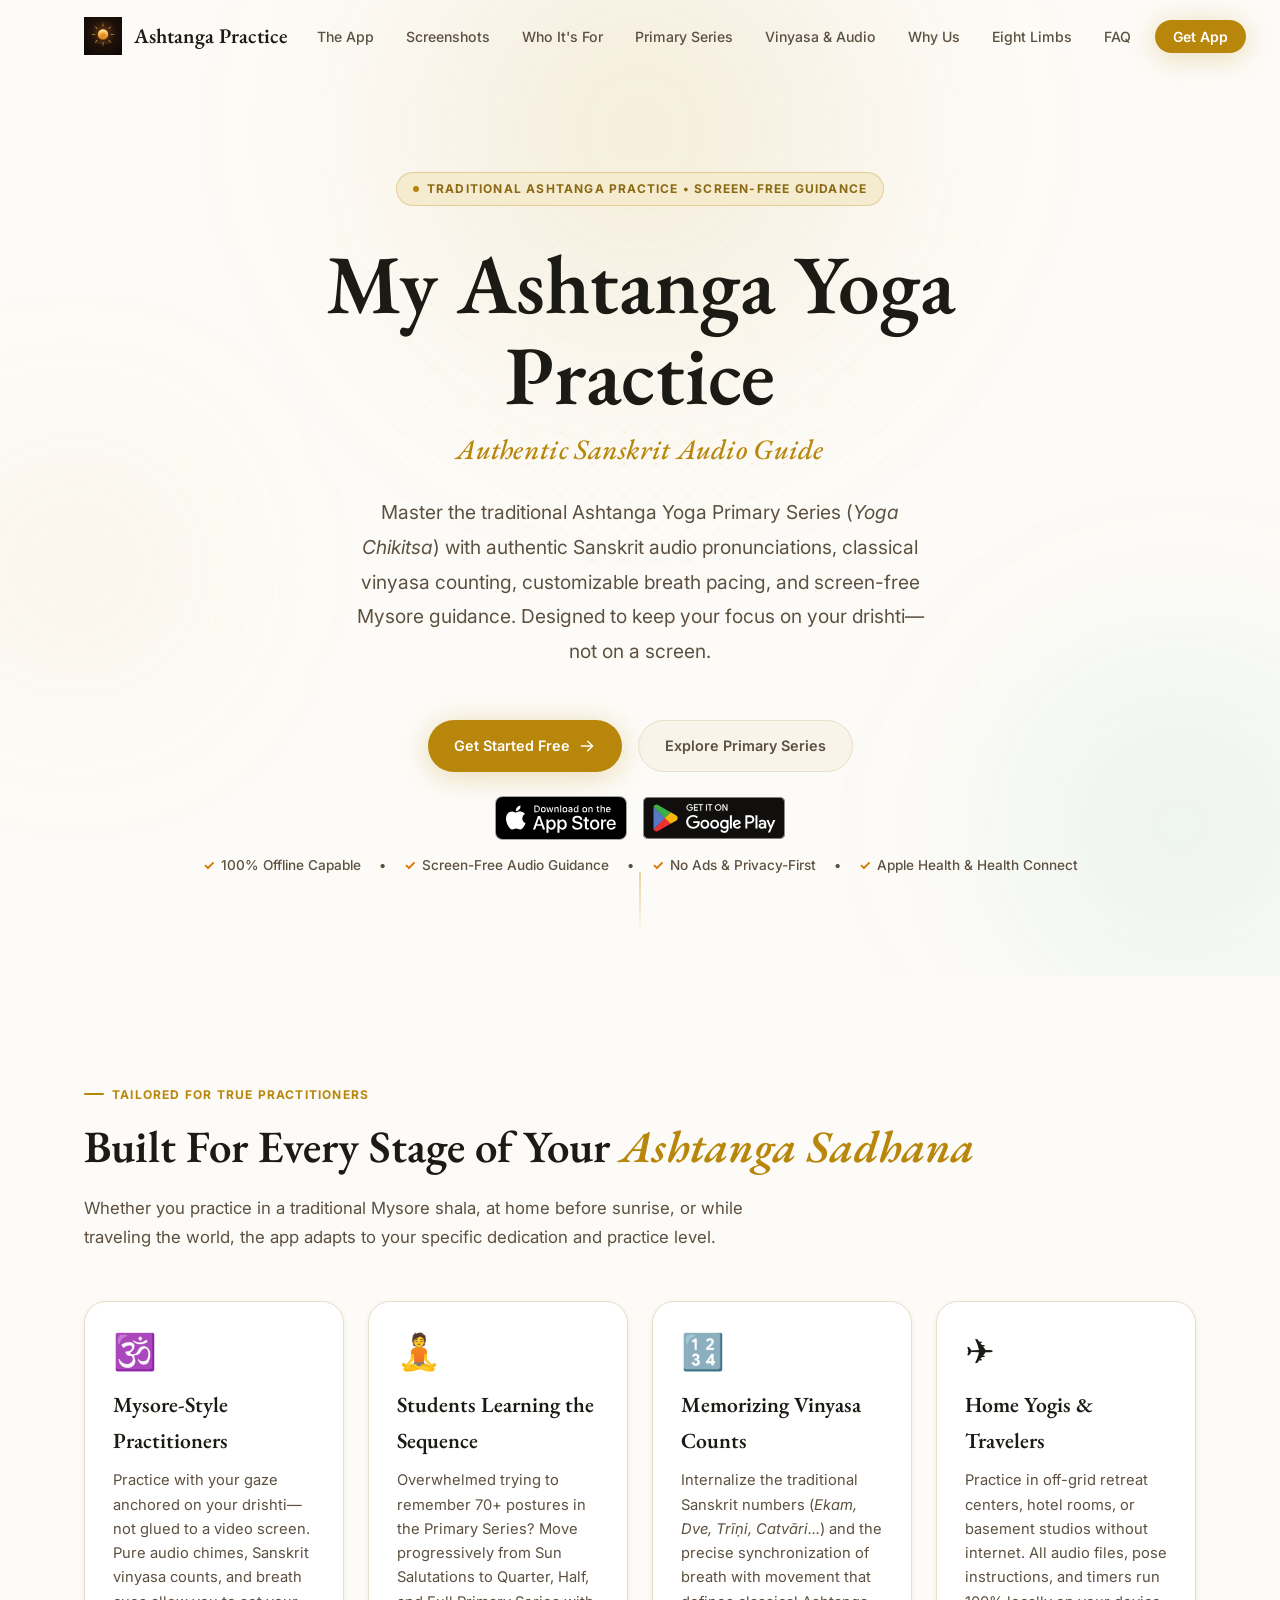
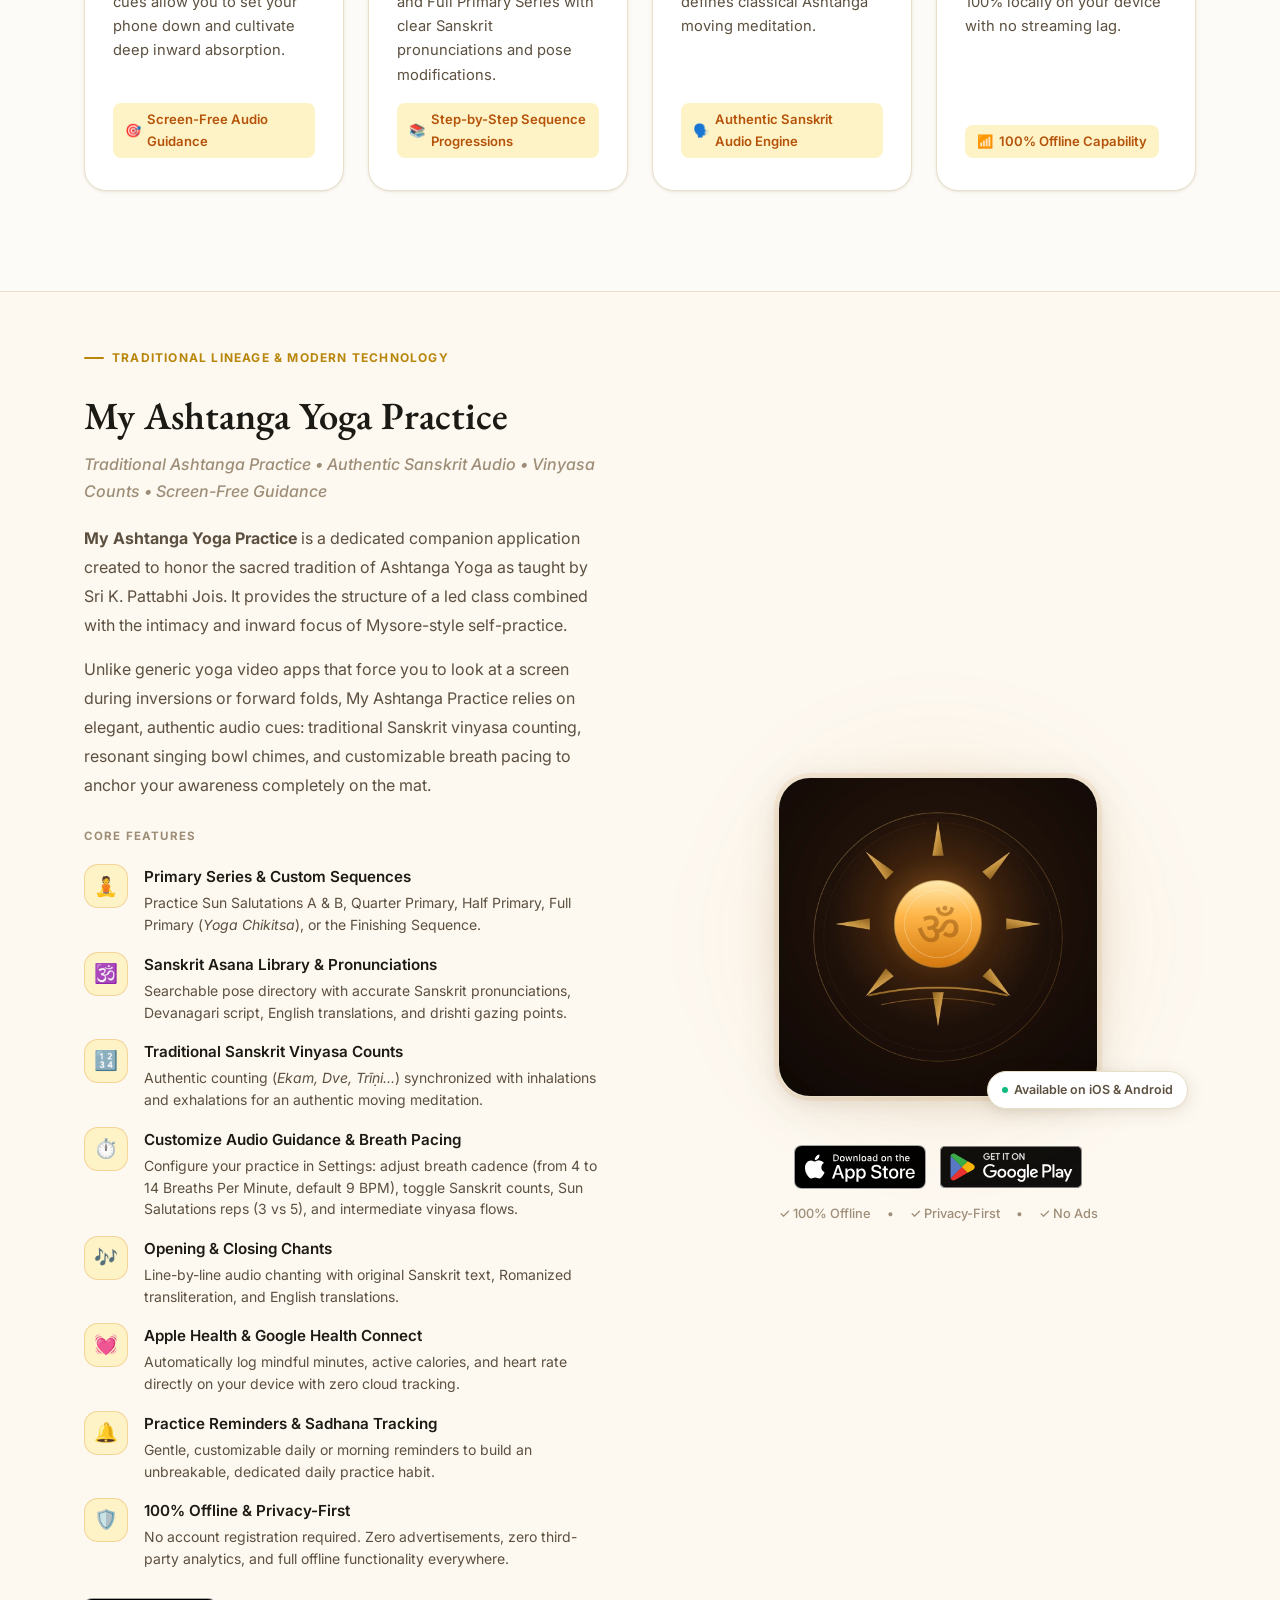
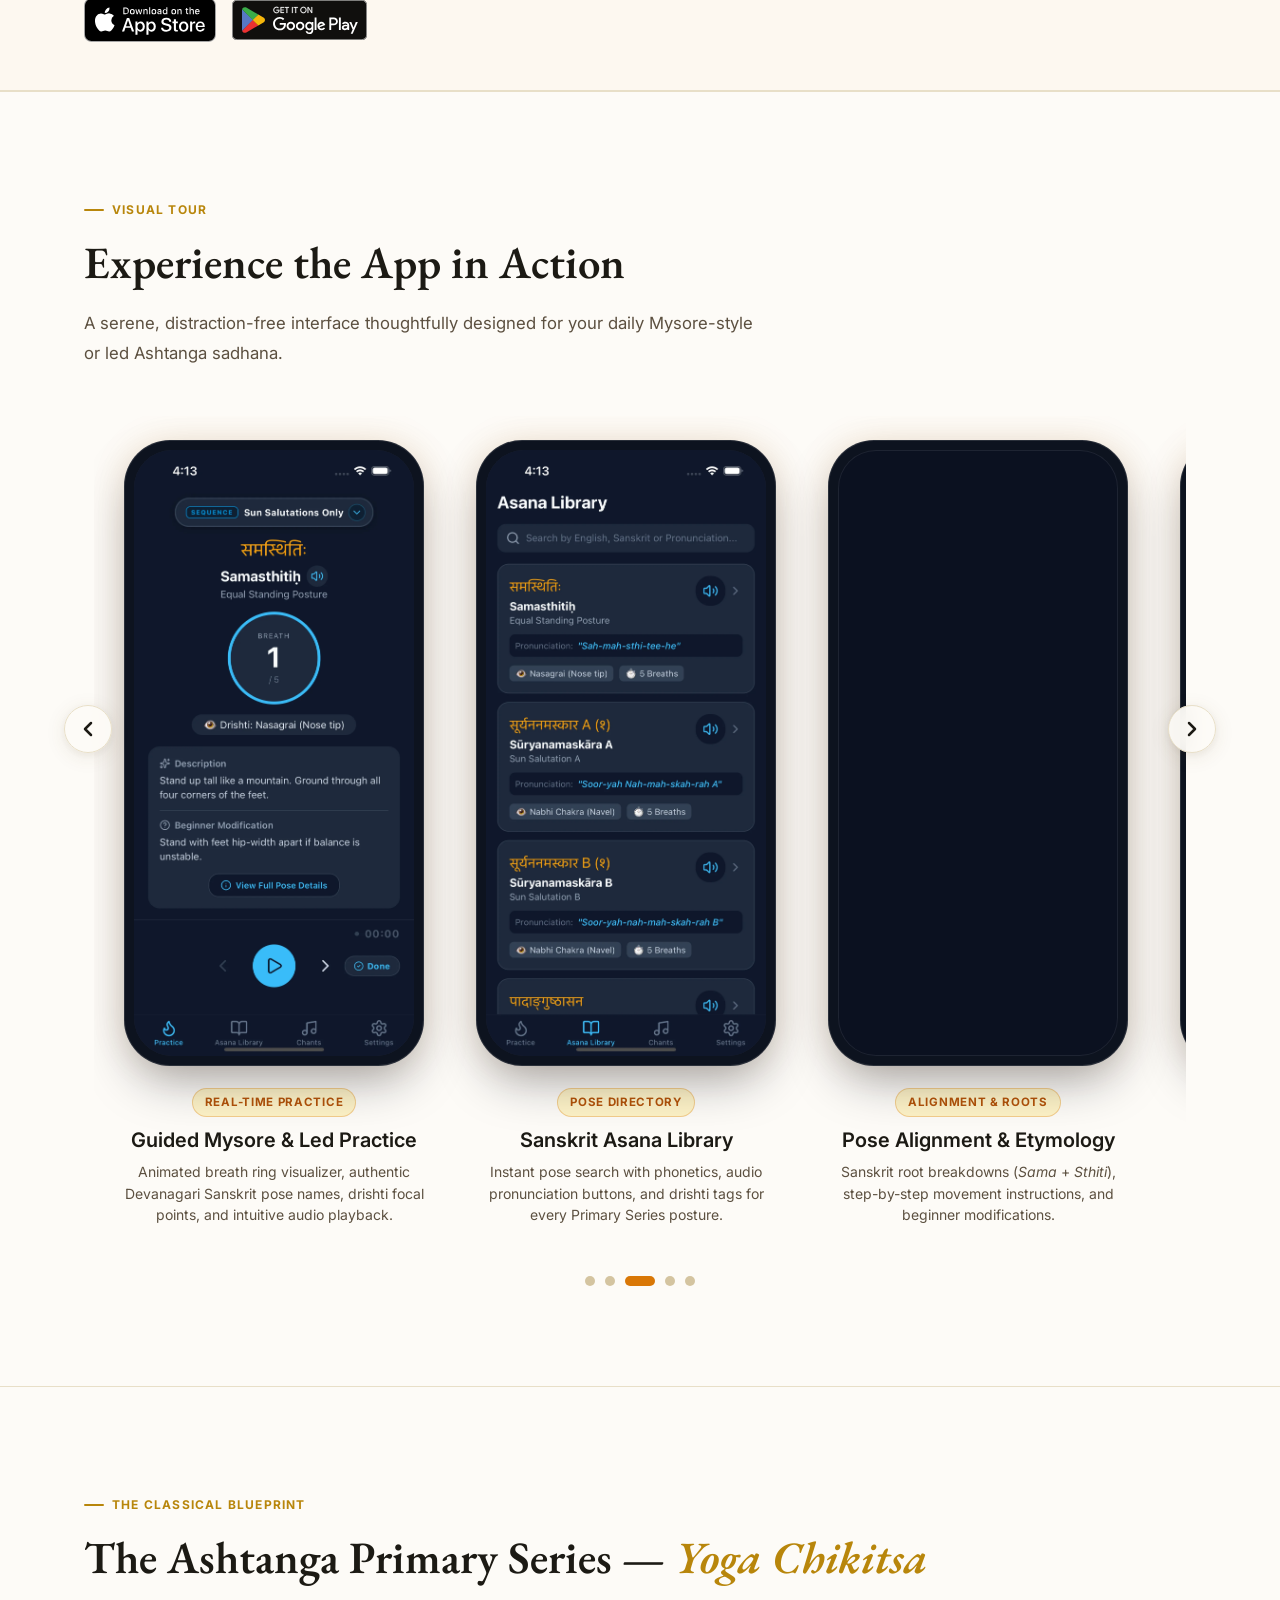
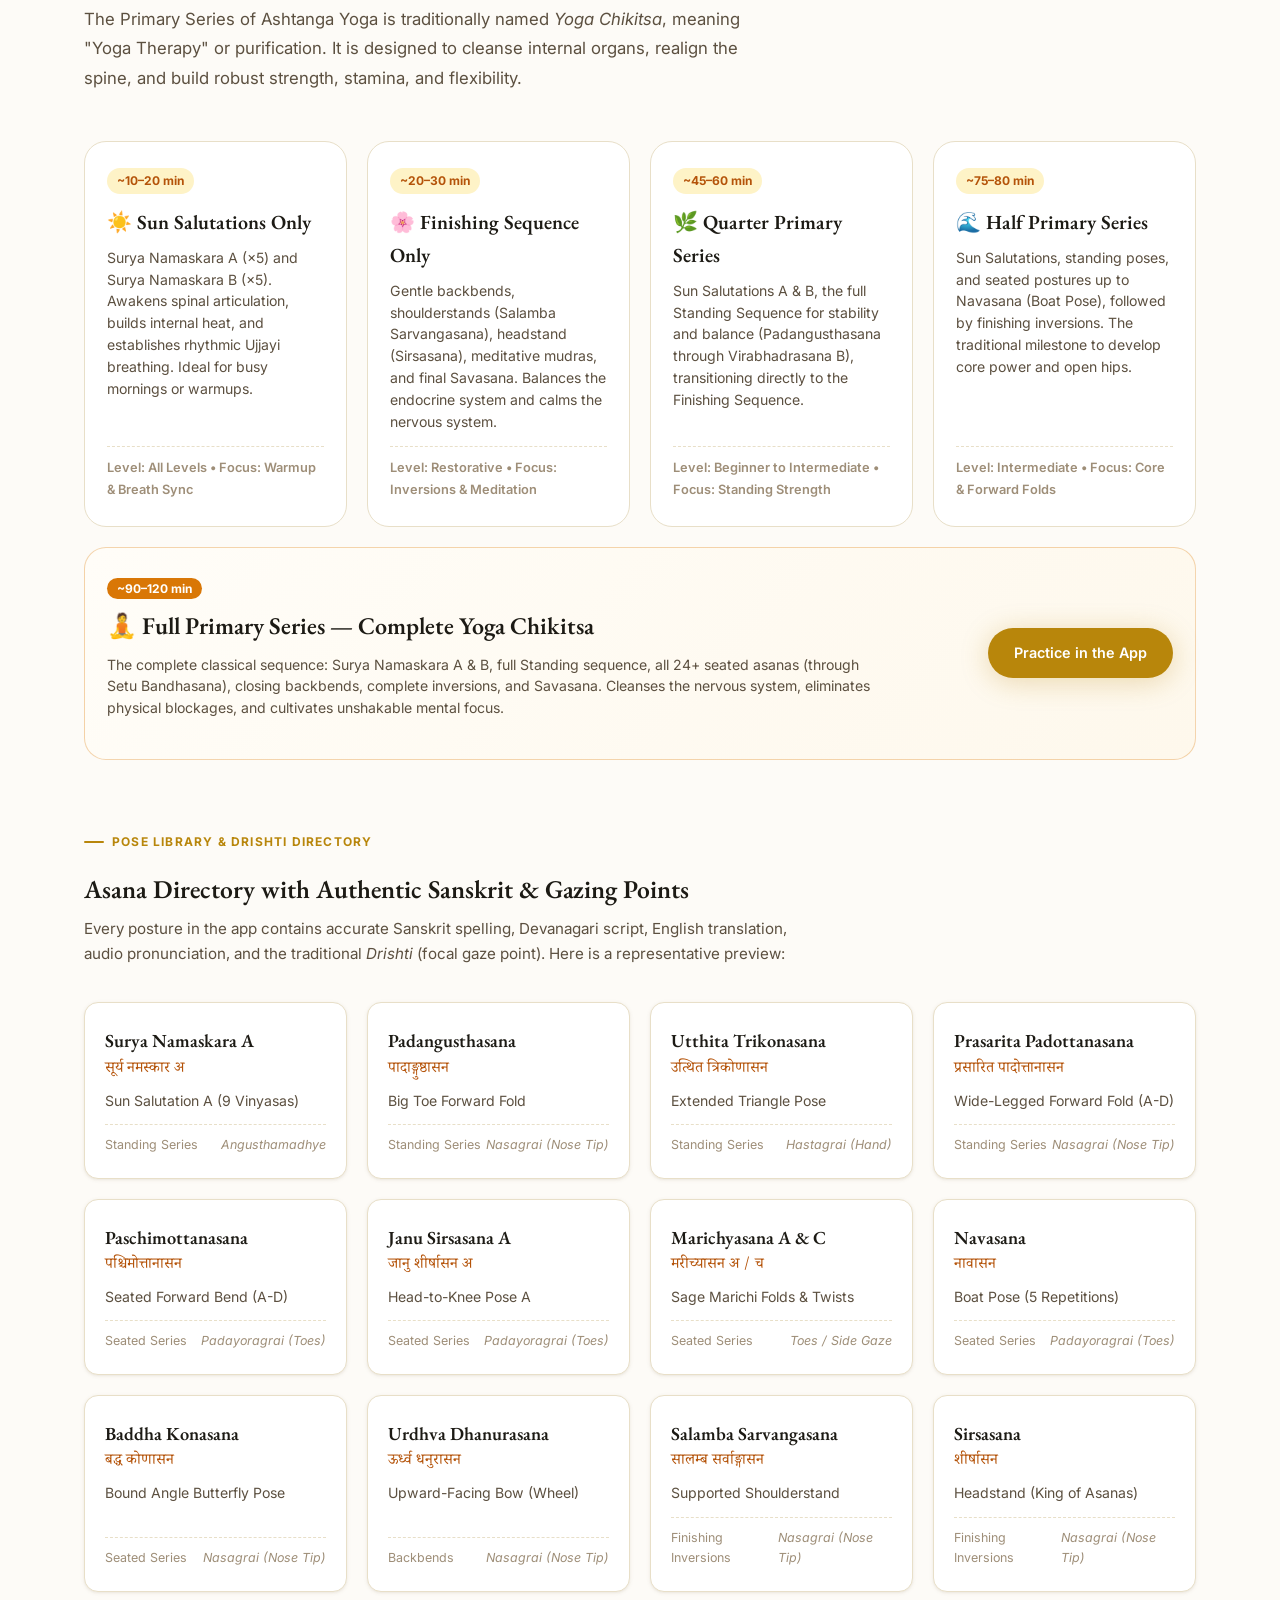
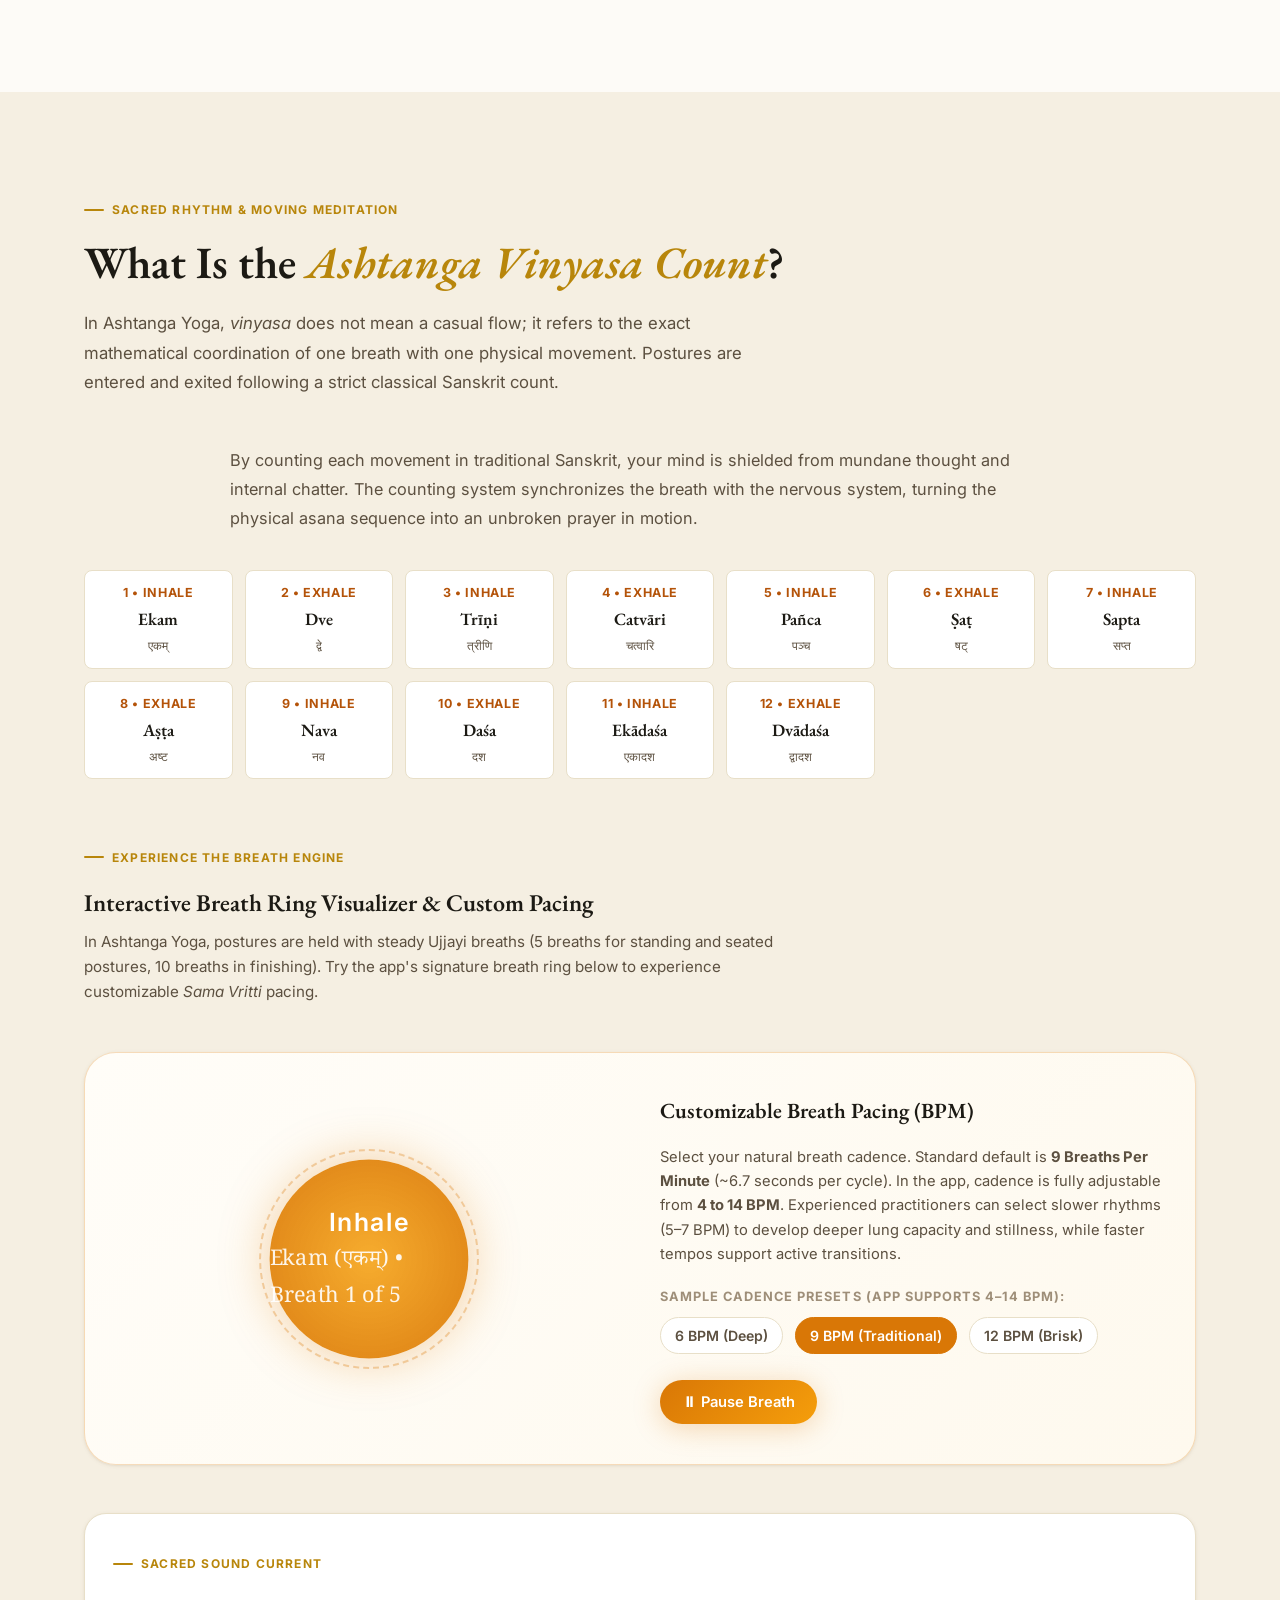
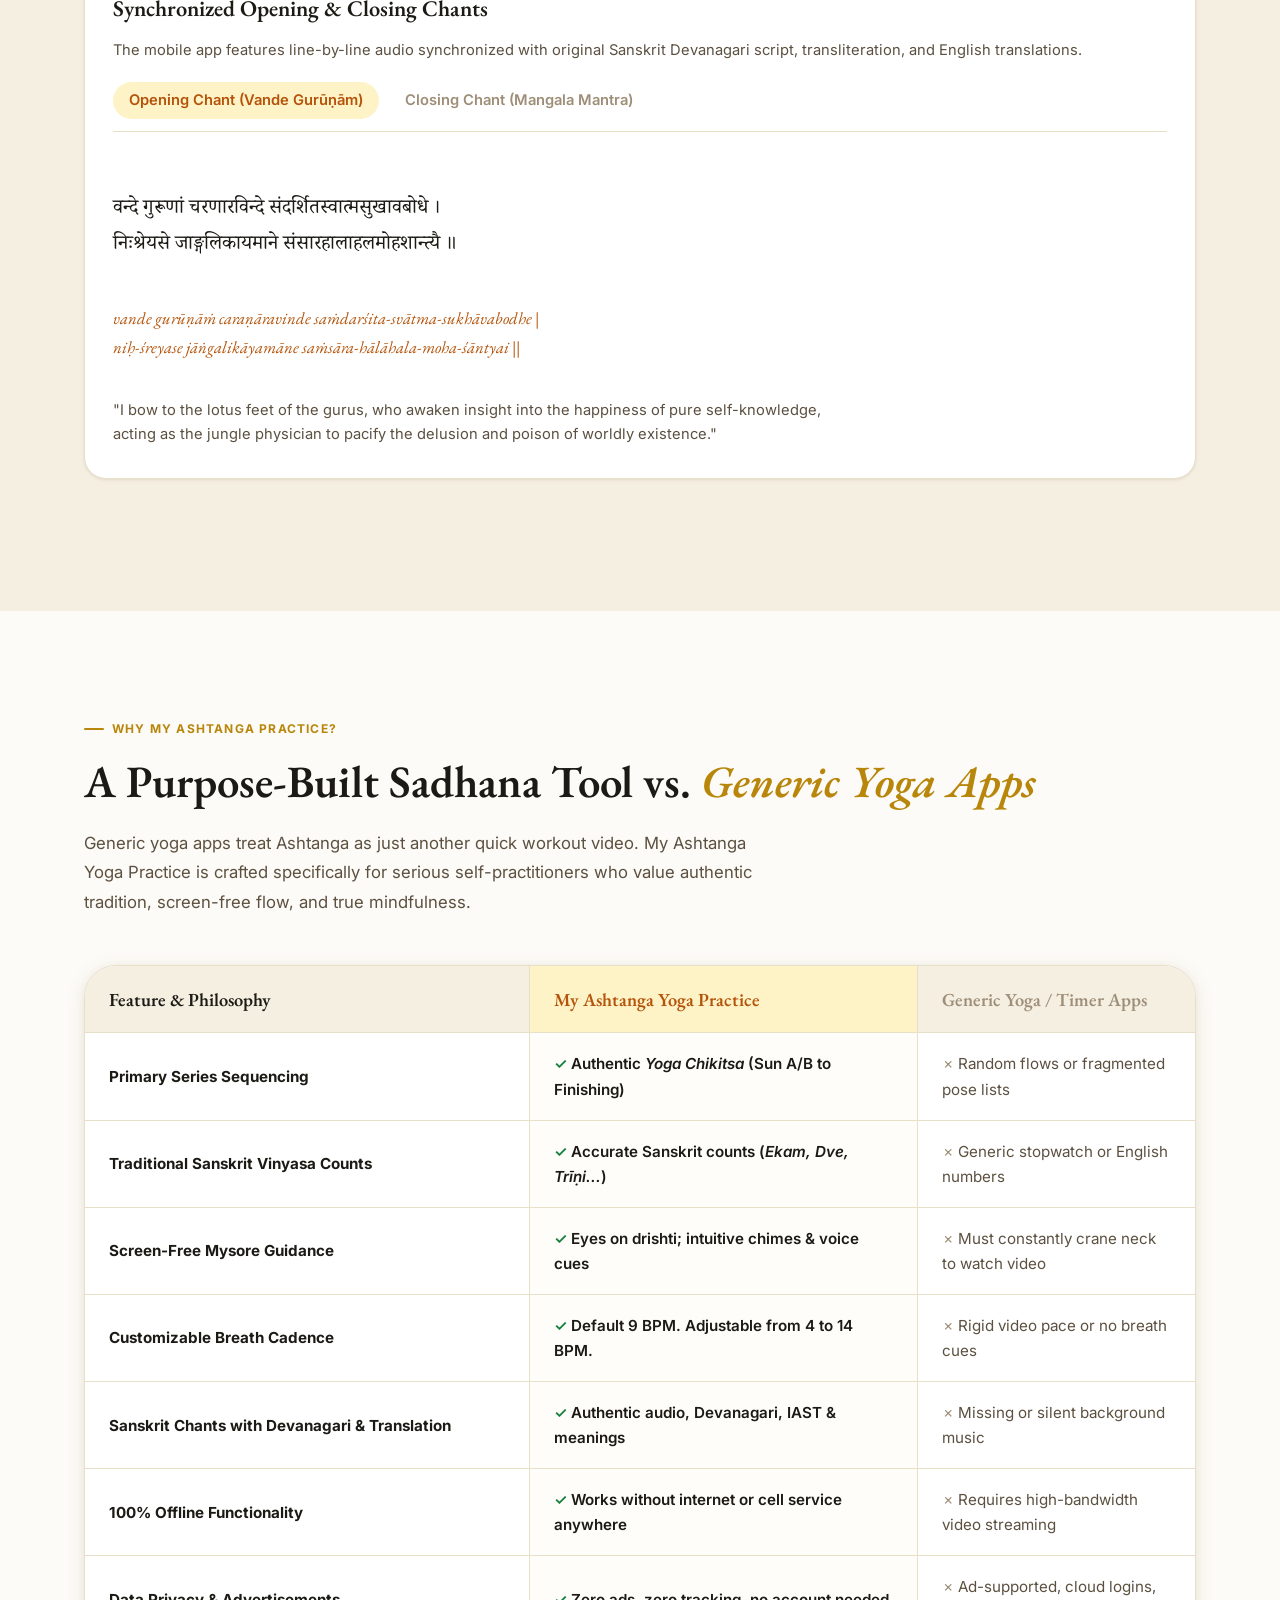
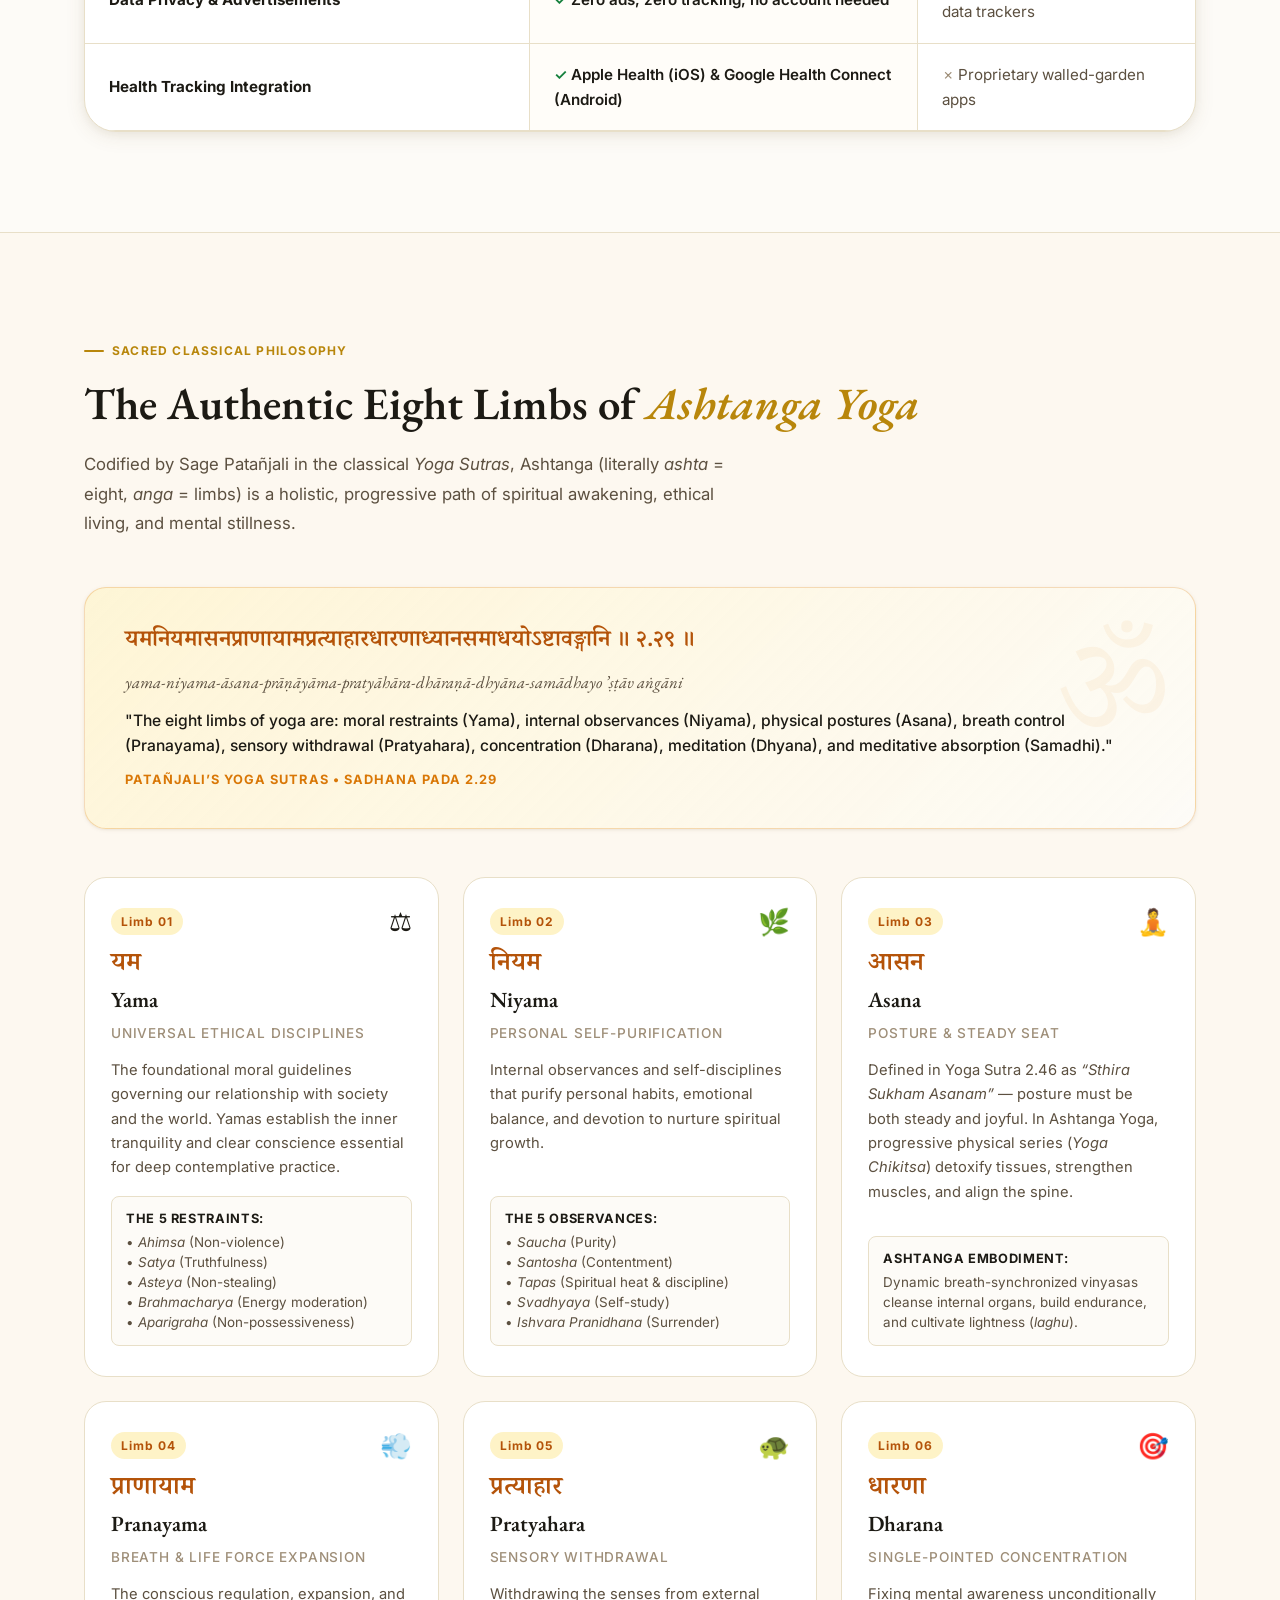
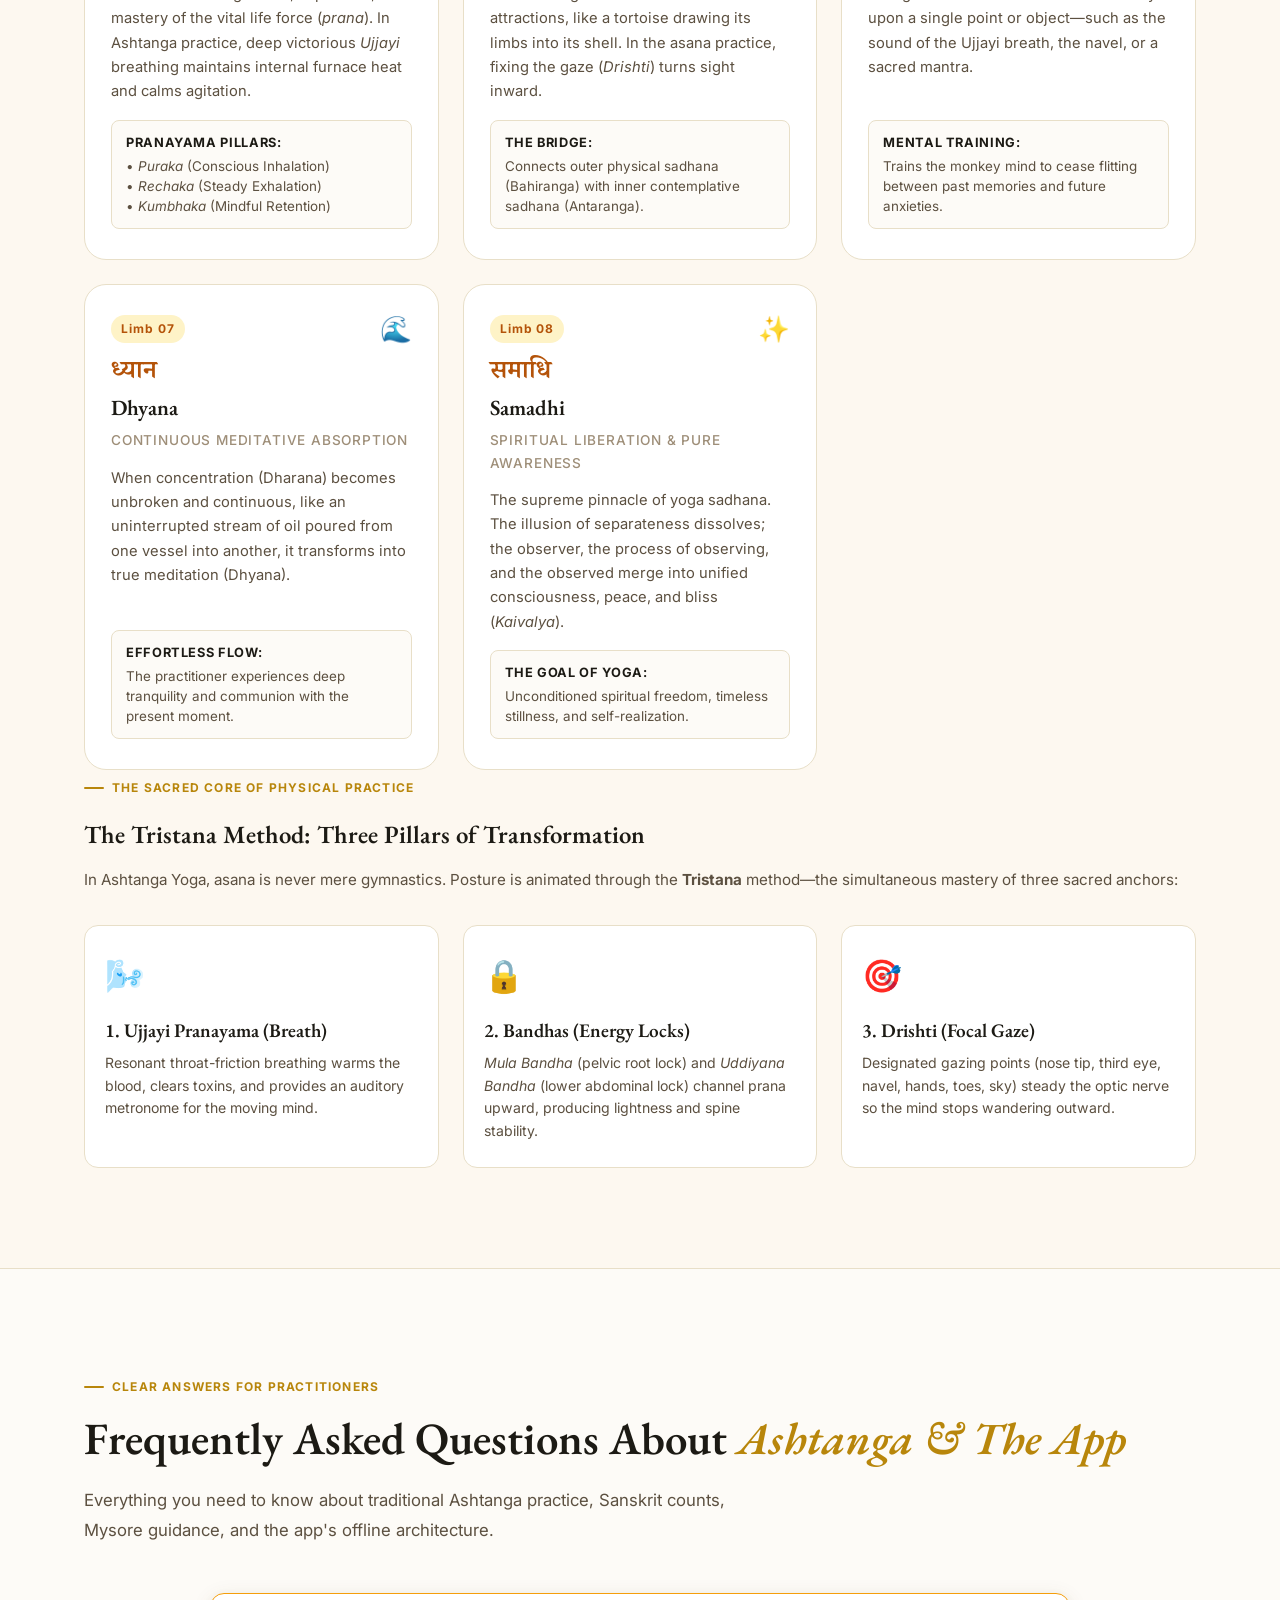
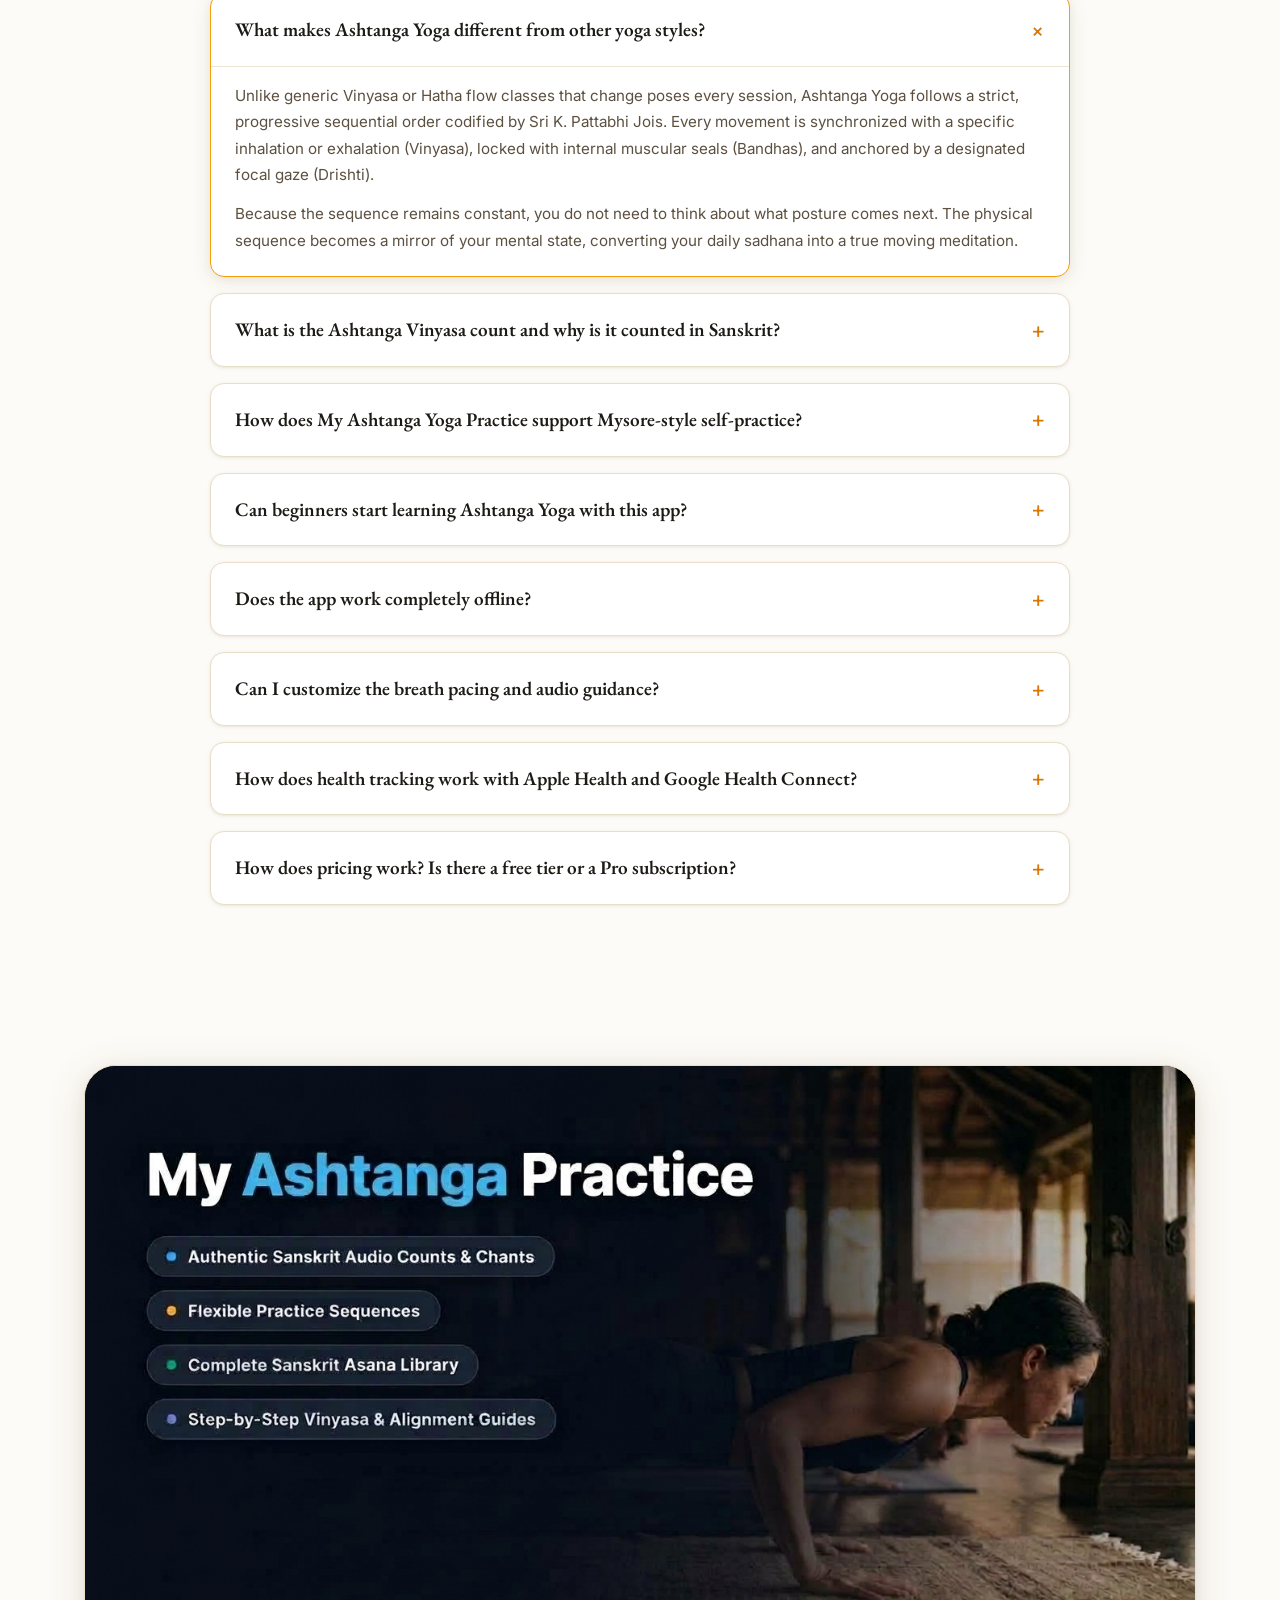
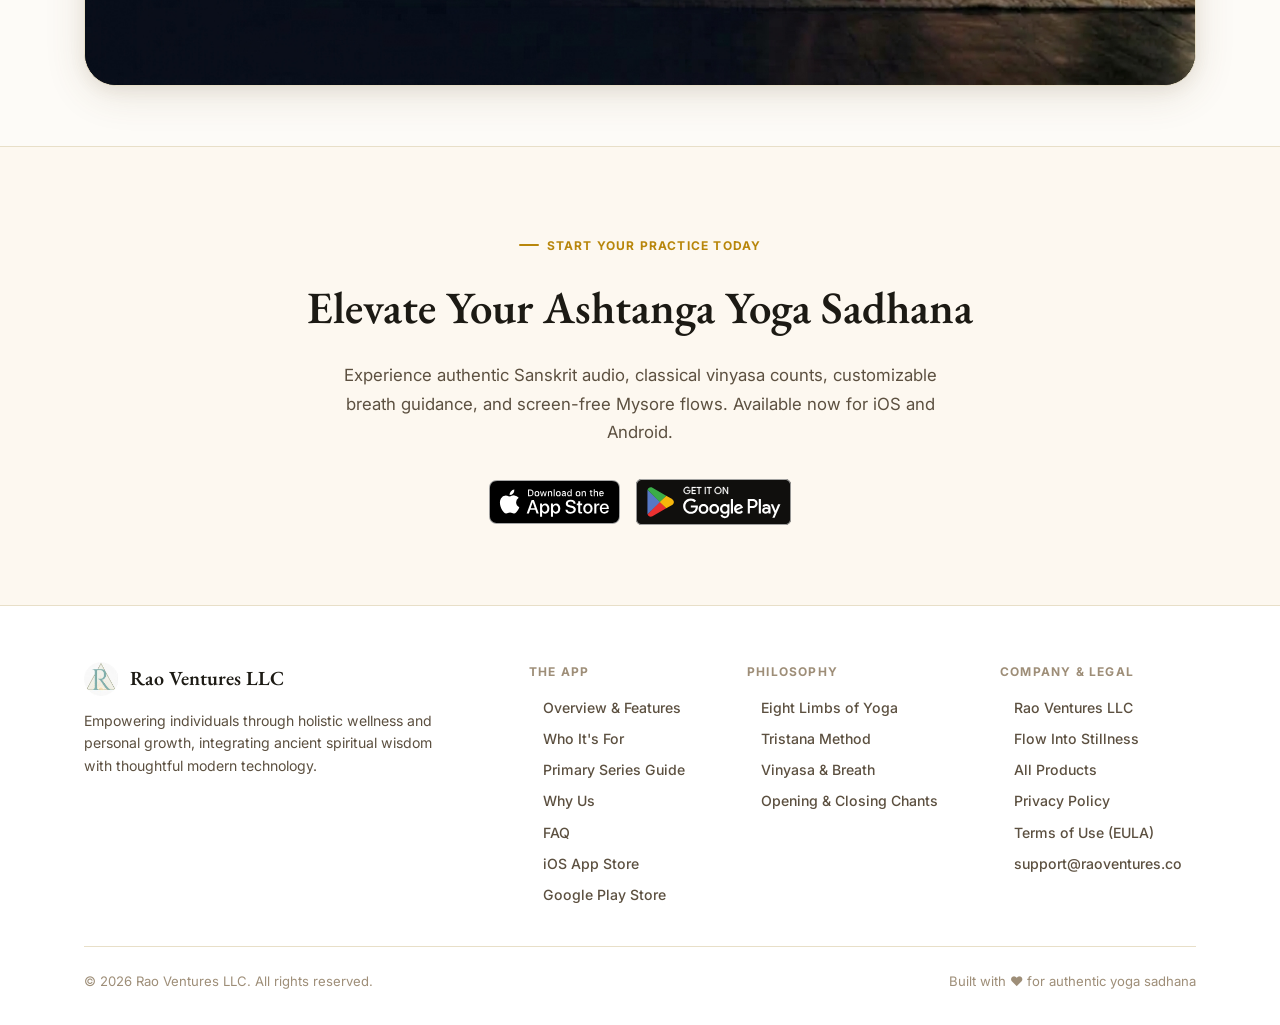
==== commit f80f3427: "feat: add new app icon and enhance scroll reveal animations with reduced motion support" ====
--- a/docs/index.html
+++ b/docs/index.html
@@ -25,19 +25,24 @@
     content="Traditional Ashtanga Practice • Authentic Sanskrit Audio • Vinyasa Counts • Screen-Free Guidance." />
   <link rel="canonical" href="https://ashtangapractice.com" />
 
-  <!-- Typography: Google Fonts Preconnect & Preload -->
+  <!-- Fonts enhance the page without blocking its first render. -->
   <link rel="preconnect" href="https://fonts.googleapis.com" />
   <link rel="preconnect" href="https://fonts.gstatic.com" crossorigin />
   <link
-    href="https://fonts.googleapis.com/css2?family=EB+Garamond:ital,wght@0,400;0,500;0,600;0,700;1,400;1,600&family=Inter:wght@300;400;500;600;700&family=Noto+Serif+Devanagari:wght@400;600;700&display=swap"
-    rel="stylesheet" />
-
-  <link rel="preload" as="image" href="images/ashtanga-icon.webp" fetchpriority="high" type="image/webp" />
+    href="https://fonts.googleapis.com/css2?family=EB+Garamond:ital,wght@0,400;0,500;0,600;0,700;1,400;1,500;1,600&family=Inter:wght@300;400;500;600;700&family=Noto+Serif+Devanagari:wght@400;600;700&display=optional"
+    rel="stylesheet" media="print" onload="this.media='all'" />
+  <noscript>
+    <link rel="stylesheet"
+      href="https://fonts.googleapis.com/css2?family=EB+Garamond:ital,wght@0,400;0,500;0,600;0,700;1,400;1,500;1,600&family=Inter:wght@300;400;500;600;700&family=Noto+Serif+Devanagari:wght@400;600;700&display=optional" />
+  </noscript>
+
+  <link rel="preload" as="image" href="images/ashtanga-icon-76.png" fetchpriority="high" type="image/png" />
   <link rel="stylesheet" href="styles.css" />
-  <link rel="icon" type="image/png" href="images/ashtanga-icon.png" />
+  <link rel="icon" type="image/png" href="images/ashtanga-icon-76.png" />
+  <script src="main.js" defer></script>
 
   <!-- Vexo Web Analytics -->
-  <script src="https://www.vexo.co/analytics.js" defer></script>
+  <script src="https://www.vexo.co/analytics.js" async></script>
 
   <!-- Schema.org JSON-LD Structured Data for SoftwareApplication & FAQPage -->
   <script type="application/ld+json">
@@ -158,11 +163,8 @@
   <nav id="navbar" role="navigation" aria-label="Main navigation">
     <div class="nav-inner container">
       <a href="index.html" class="nav-brand" aria-label="My Ashtanga Yoga Practice Home">
-        <picture>
-          <source srcset="images/ashtanga-icon.webp" type="image/webp" />
-          <img src="images/ashtanga-icon.png" alt="My Ashtanga Practice icon" class="nav-logo-img" width="38"
-            height="38" />
-        </picture>
+        <img src="images/ashtanga-icon-76.png" alt="My Ashtanga Practice icon" class="nav-logo-img" width="38"
+          height="38" fetchpriority="high" />
         <span class="nav-brand-name">Ashtanga Practice</span>
       </a>
       <ul class="nav-links" role="list">
@@ -177,7 +179,7 @@
         <li><a href="#the-app" class="nav-cta" id="nav-download-btn">Get App</a></li>
       </ul>
       <button class="nav-toggle" id="nav-toggle" aria-label="Toggle navigation menu" aria-expanded="false"
-        aria-controls="nav-links">
+        aria-controls="nav-mobile-menu">
         <span></span><span></span><span></span>
       </button>
     </div>
@@ -355,7 +357,7 @@
               <picture>
                 <source srcset="images/ashtanga-icon.webp" type="image/webp" />
                 <img src="images/ashtanga-icon.png" alt="My Ashtanga Practice mobile app icon featuring modern yoga art"
-                  class="product-screenshot" width="512" height="512" loading="eager" fetchpriority="high"
+                  class="product-screenshot" width="512" height="512" loading="lazy" decoding="async"
                   style="max-width: 320px; aspect-ratio: 1/1;" />
               </picture>
               <div class="product-visual-badge product-visual-badge-live">
@@ -1666,7 +1668,6 @@
     </div>
   </footer>
 
-  <script src="main.js"></script>
 </body>
 
-</html>+</html>
--- a/docs/styles.css
+++ b/docs/styles.css
@@ -84,6 +84,7 @@
 
 html {
   scroll-behavior: smooth;
+  overflow-x: clip;
 }
 
 body {
@@ -442,9 +443,15 @@
 
 /* ── Scroll Reveal Animations ───────────────────────────────────── */
 .reveal {
+  opacity: 1;
+  transform: none;
+  transition: opacity 0.65s var(--ease), transform 0.65s var(--ease);
+}
+
+/* Only offscreen elements opt into animation after JS observes them. */
+.reveal.reveal-pending {
   opacity: 0;
   transform: translateY(24px);
-  transition: opacity 0.65s var(--ease), transform 0.65s var(--ease);
 }
 
 .reveal.visible {
@@ -465,7 +472,8 @@
 }
 
 @media (prefers-reduced-motion: reduce) {
-  .reveal {
+  .reveal,
+  .reveal.reveal-pending {
     opacity: 1;
     transform: none;
     transition: none;
@@ -3585,4 +3593,23 @@
     gap: 20px;
     padding: 16px 12px 24px 12px;
   }
-}+}
+
+/* Keep the mobile backdrop static and avoid large blurred animation layers. */
+@media (max-width: 768px), (prefers-reduced-motion: reduce) {
+  .hero-bg {
+    background:
+      radial-gradient(ellipse at 50% 0%, rgba(184, 134, 11, 0.09), transparent 65%),
+      radial-gradient(ellipse at 100% 100%, rgba(13, 148, 136, 0.06), transparent 60%);
+  }
+
+  .hero-orb {
+    display: none;
+  }
+
+  .hero-badge-dot,
+  .scroll-line,
+  .product-tag-live-dot {
+    animation: none;
+  }
+}
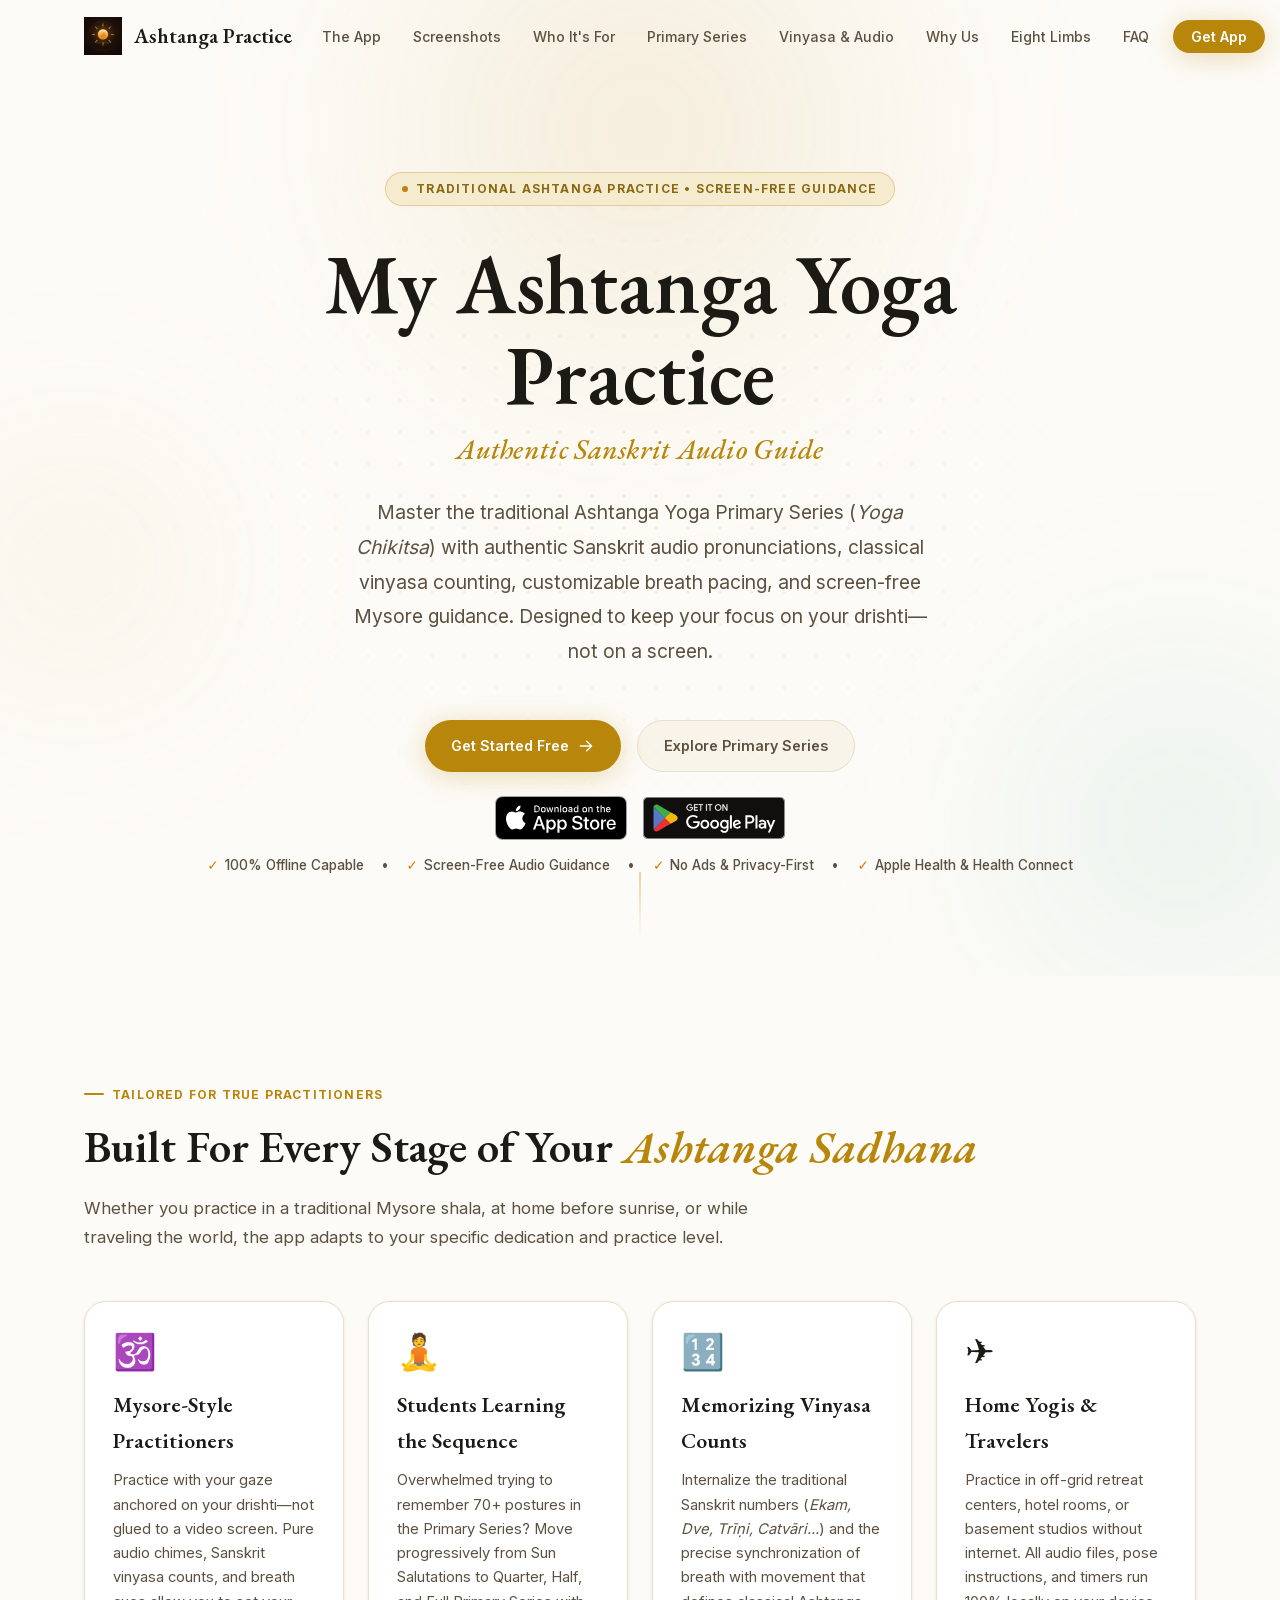
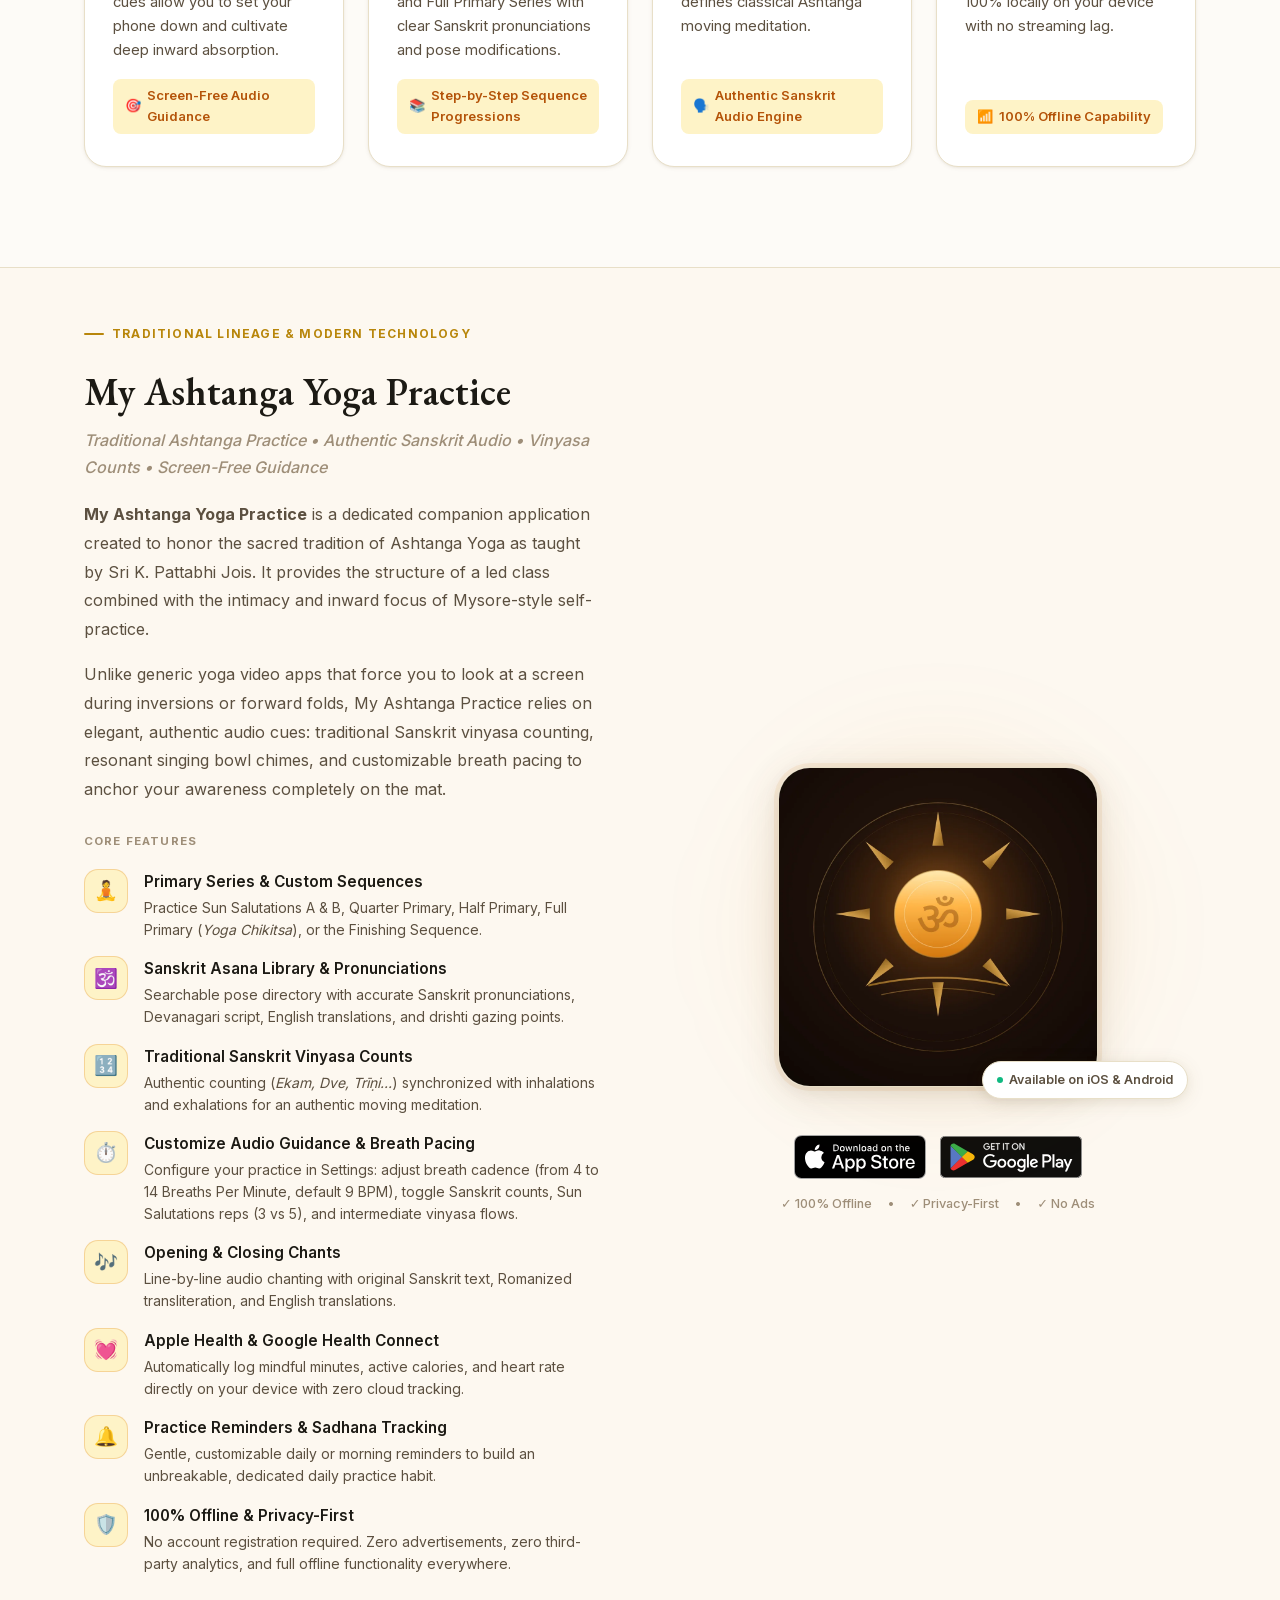
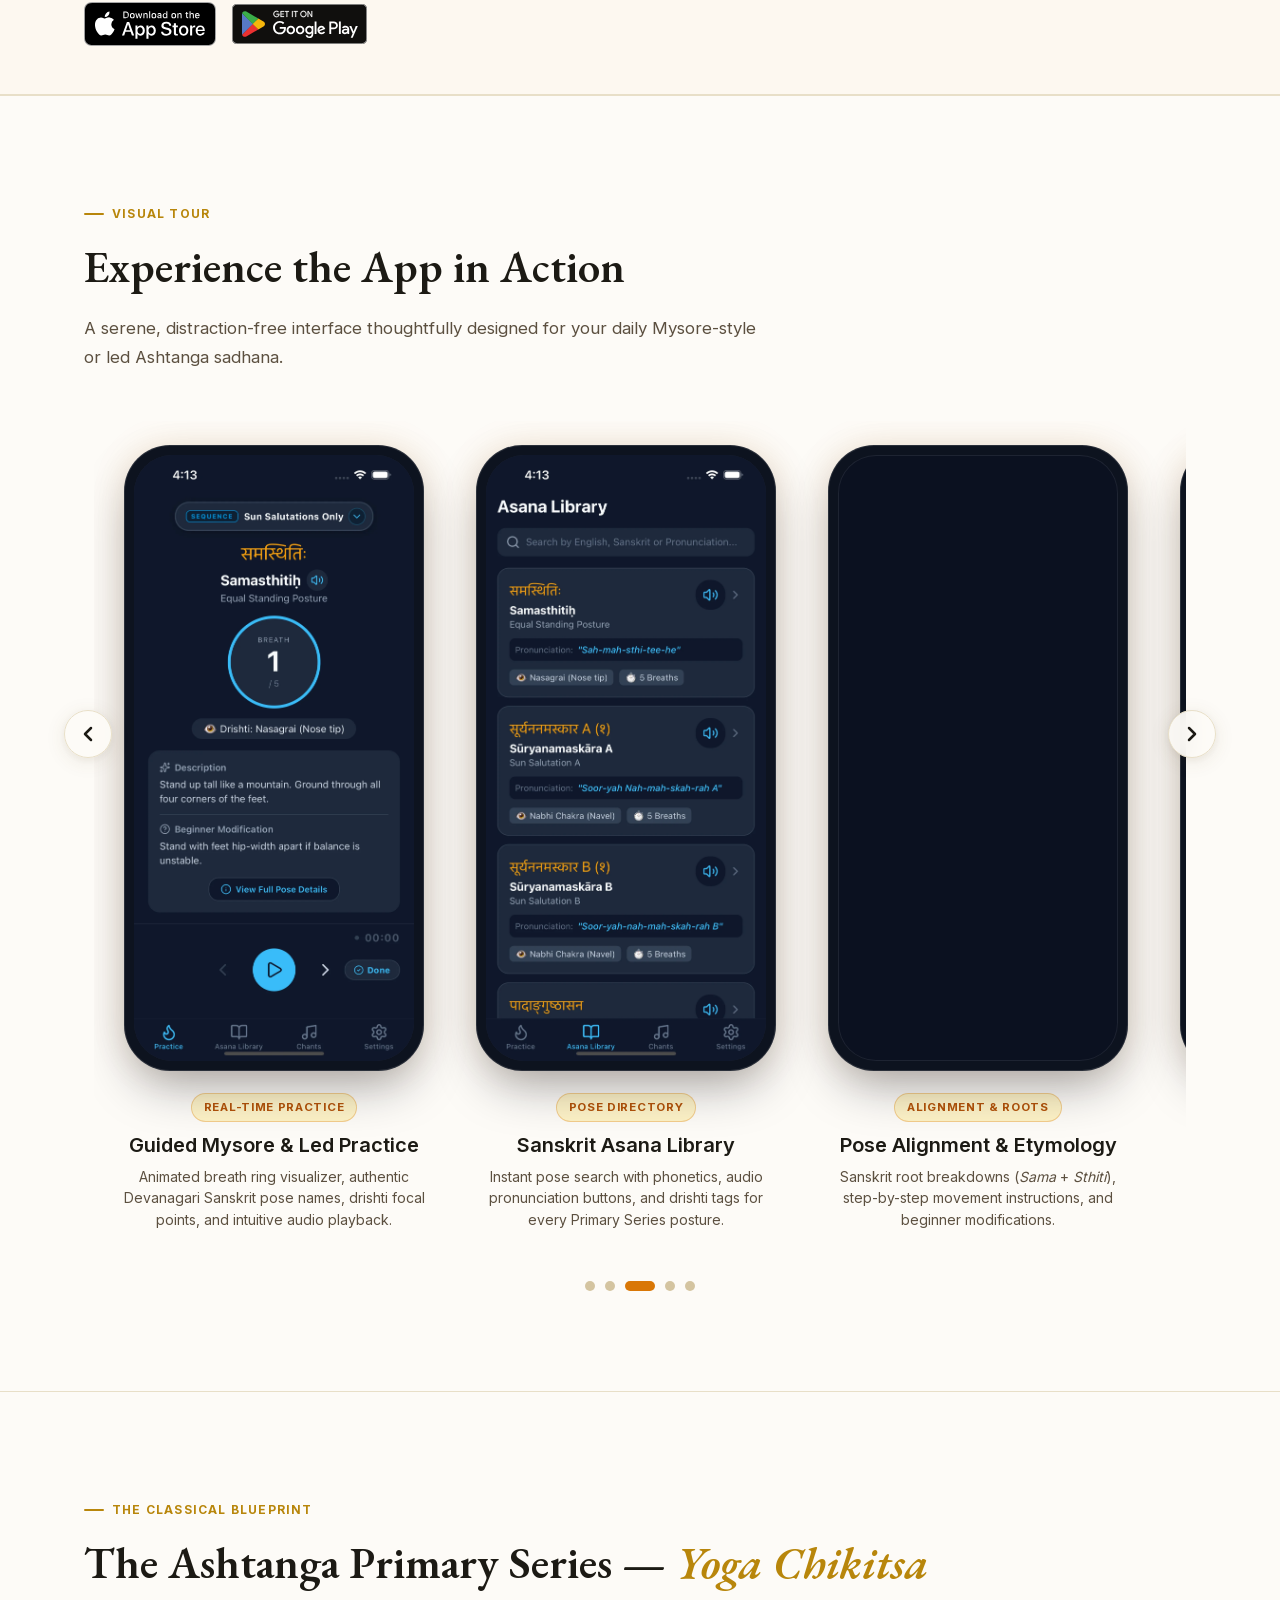
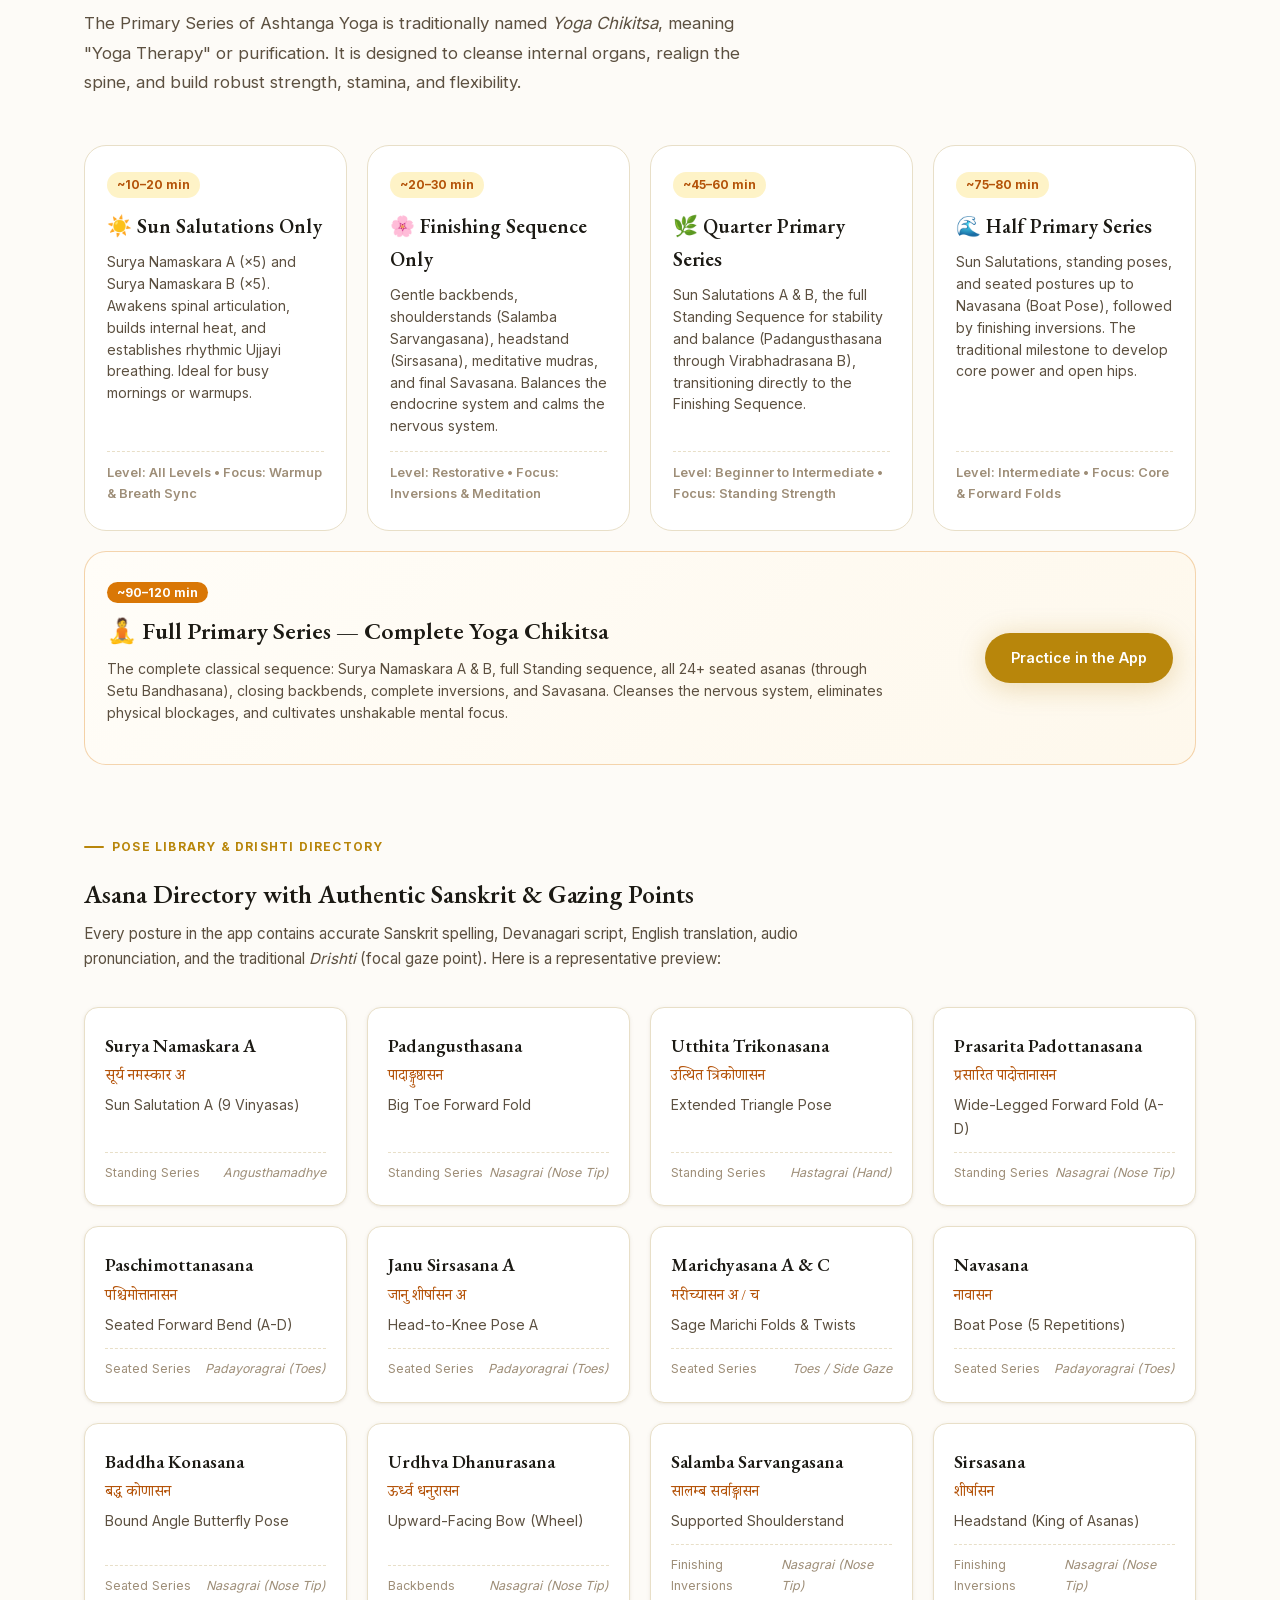
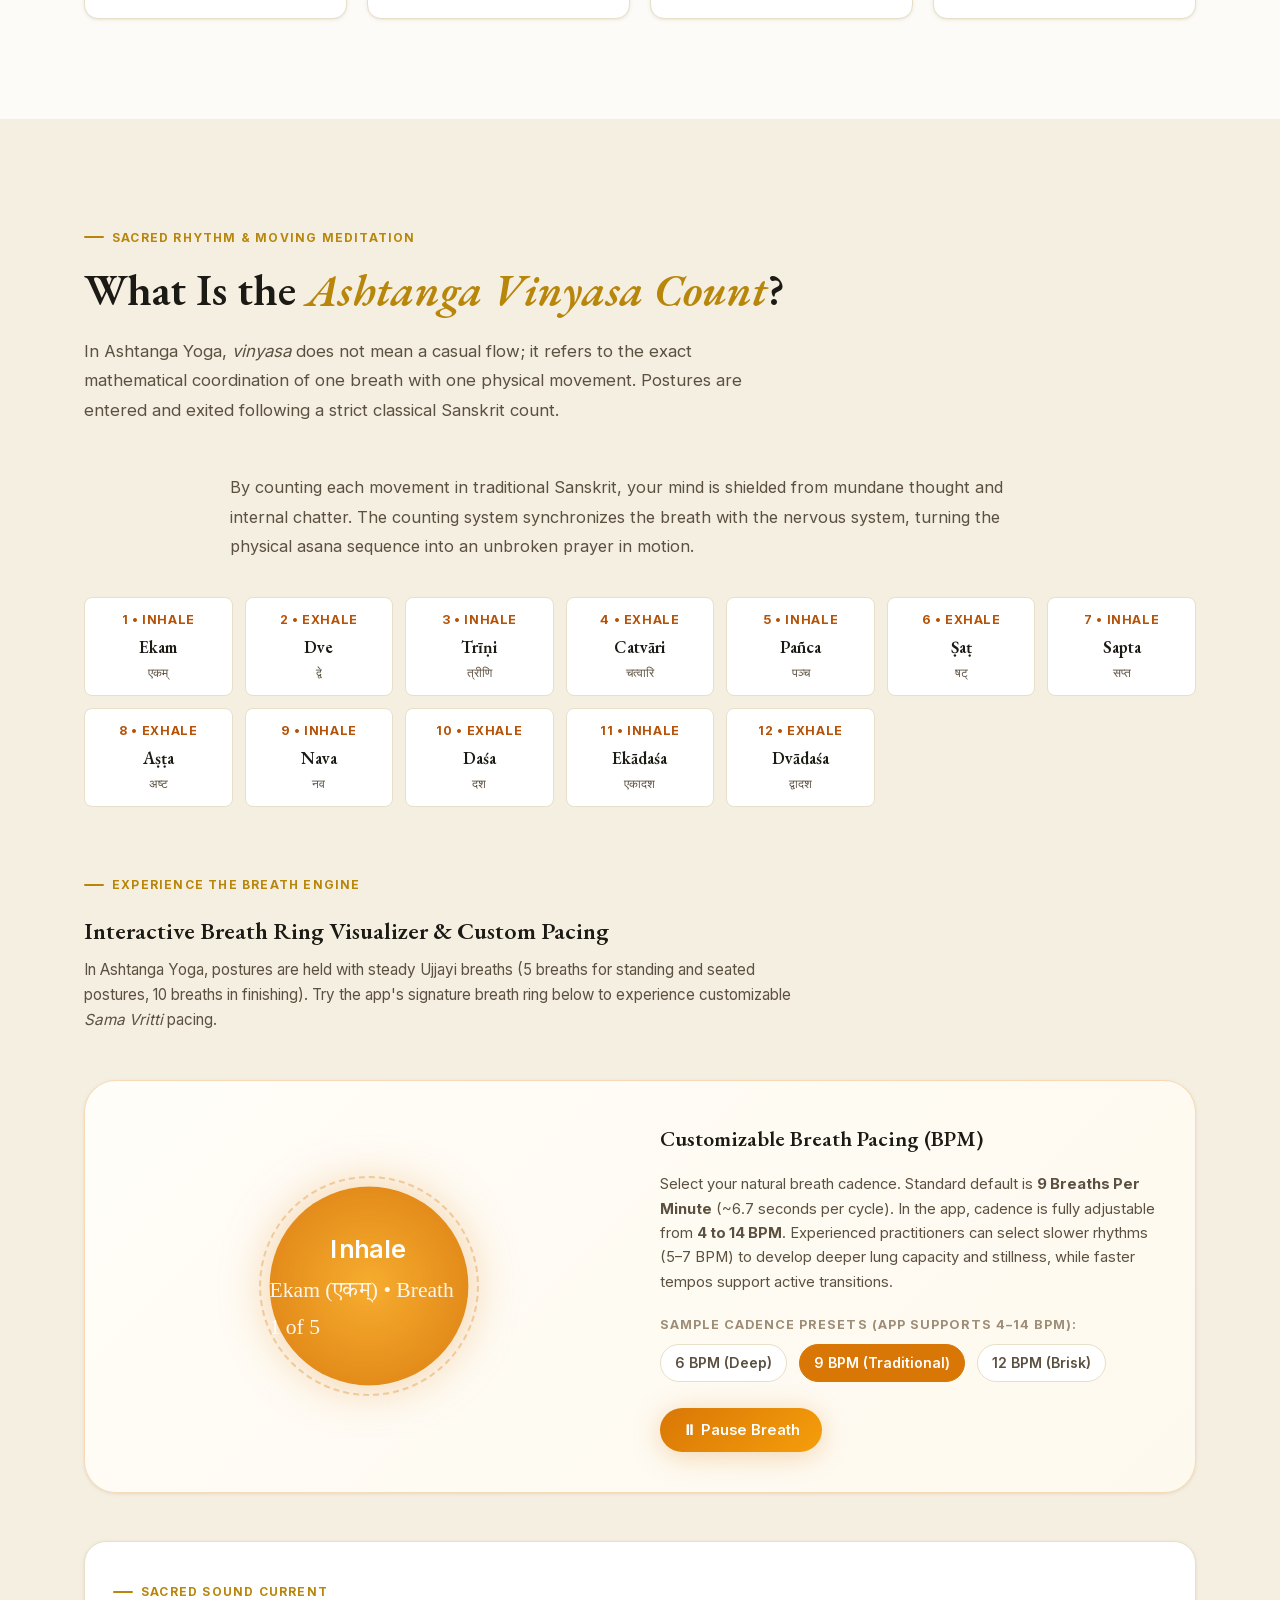
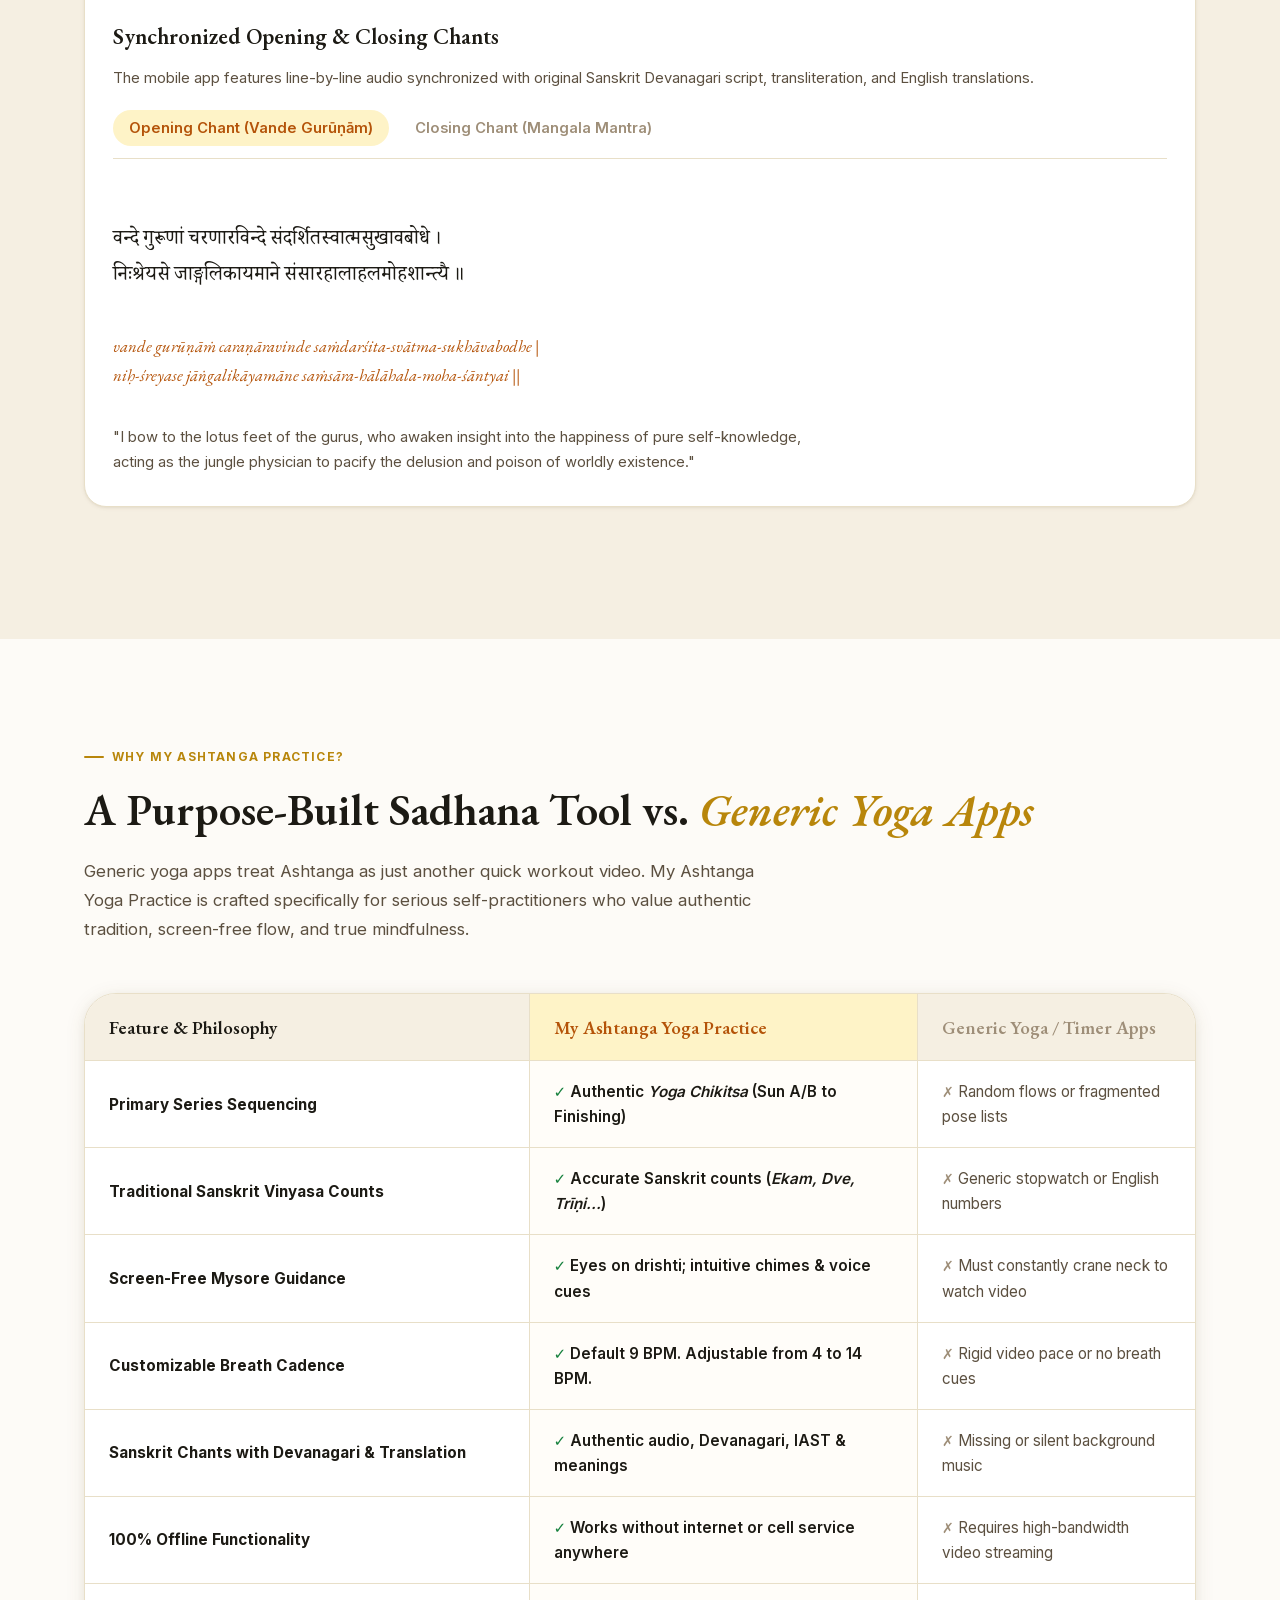
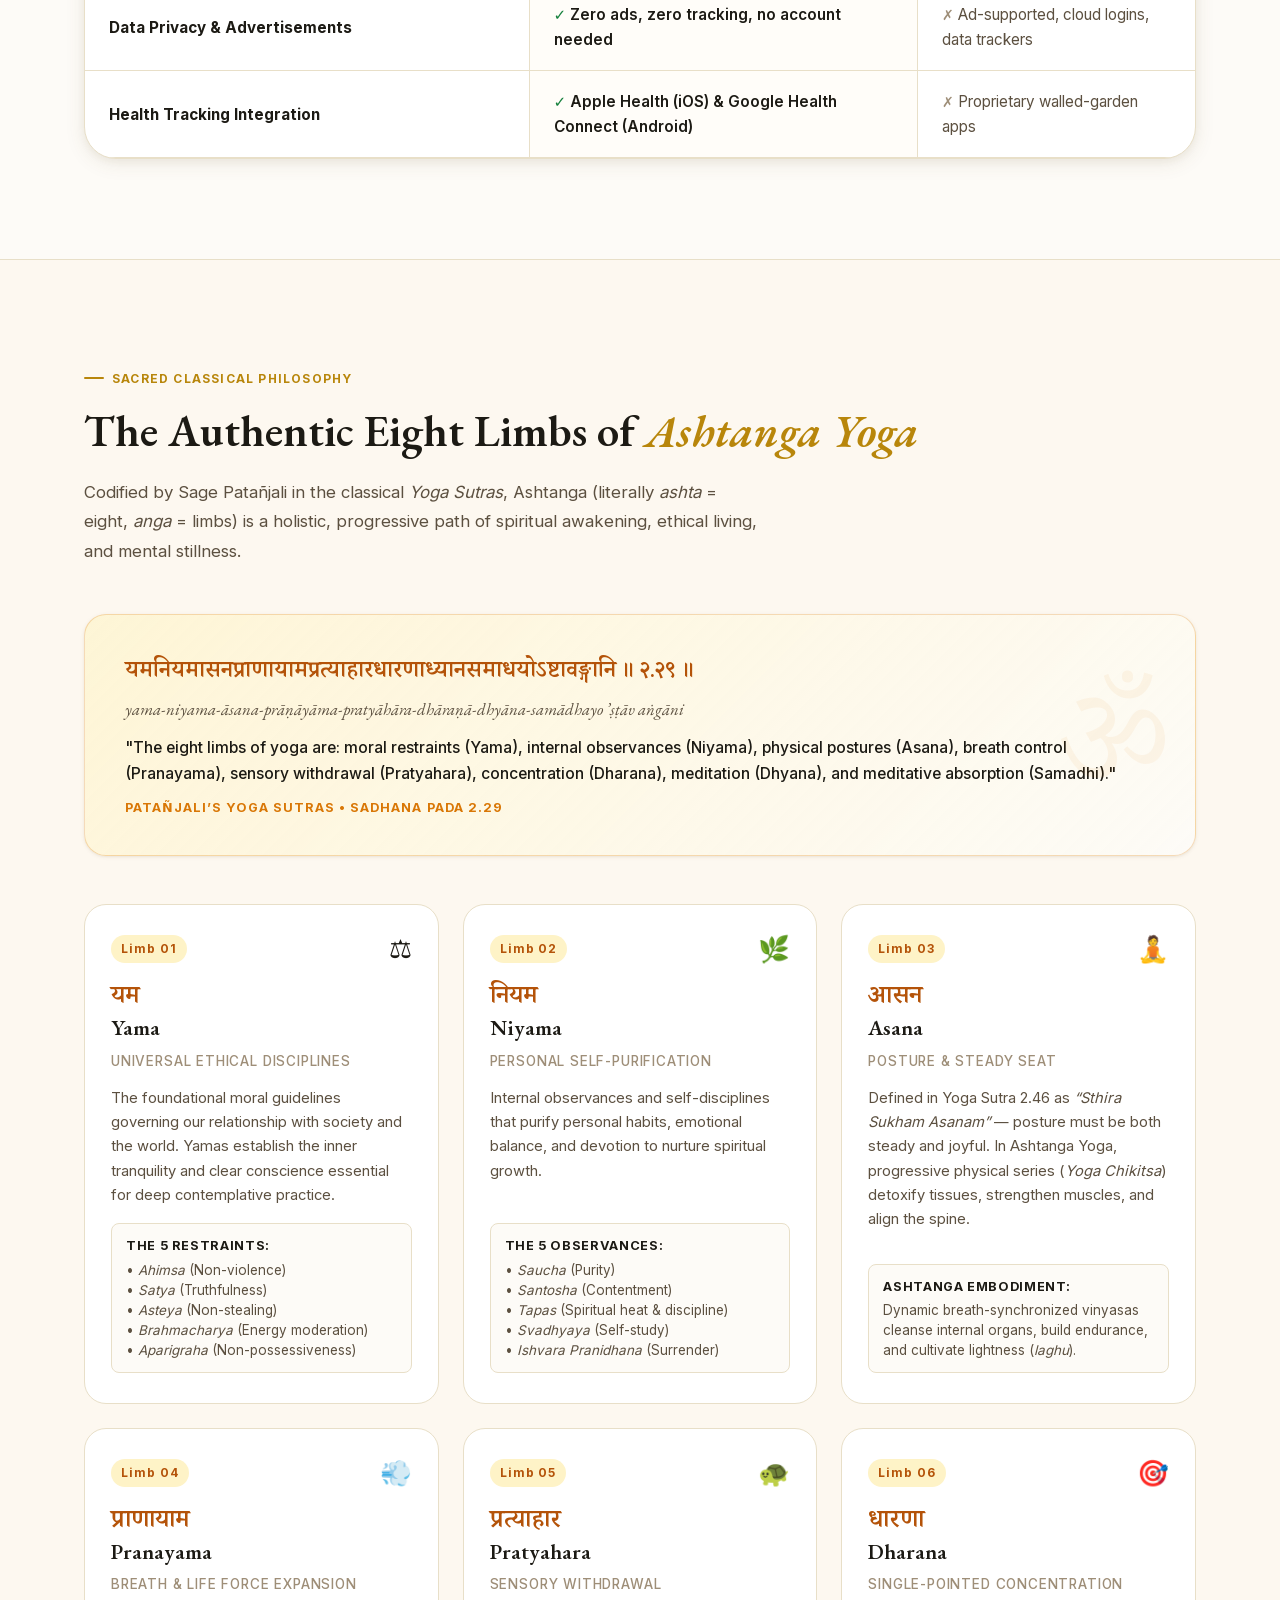
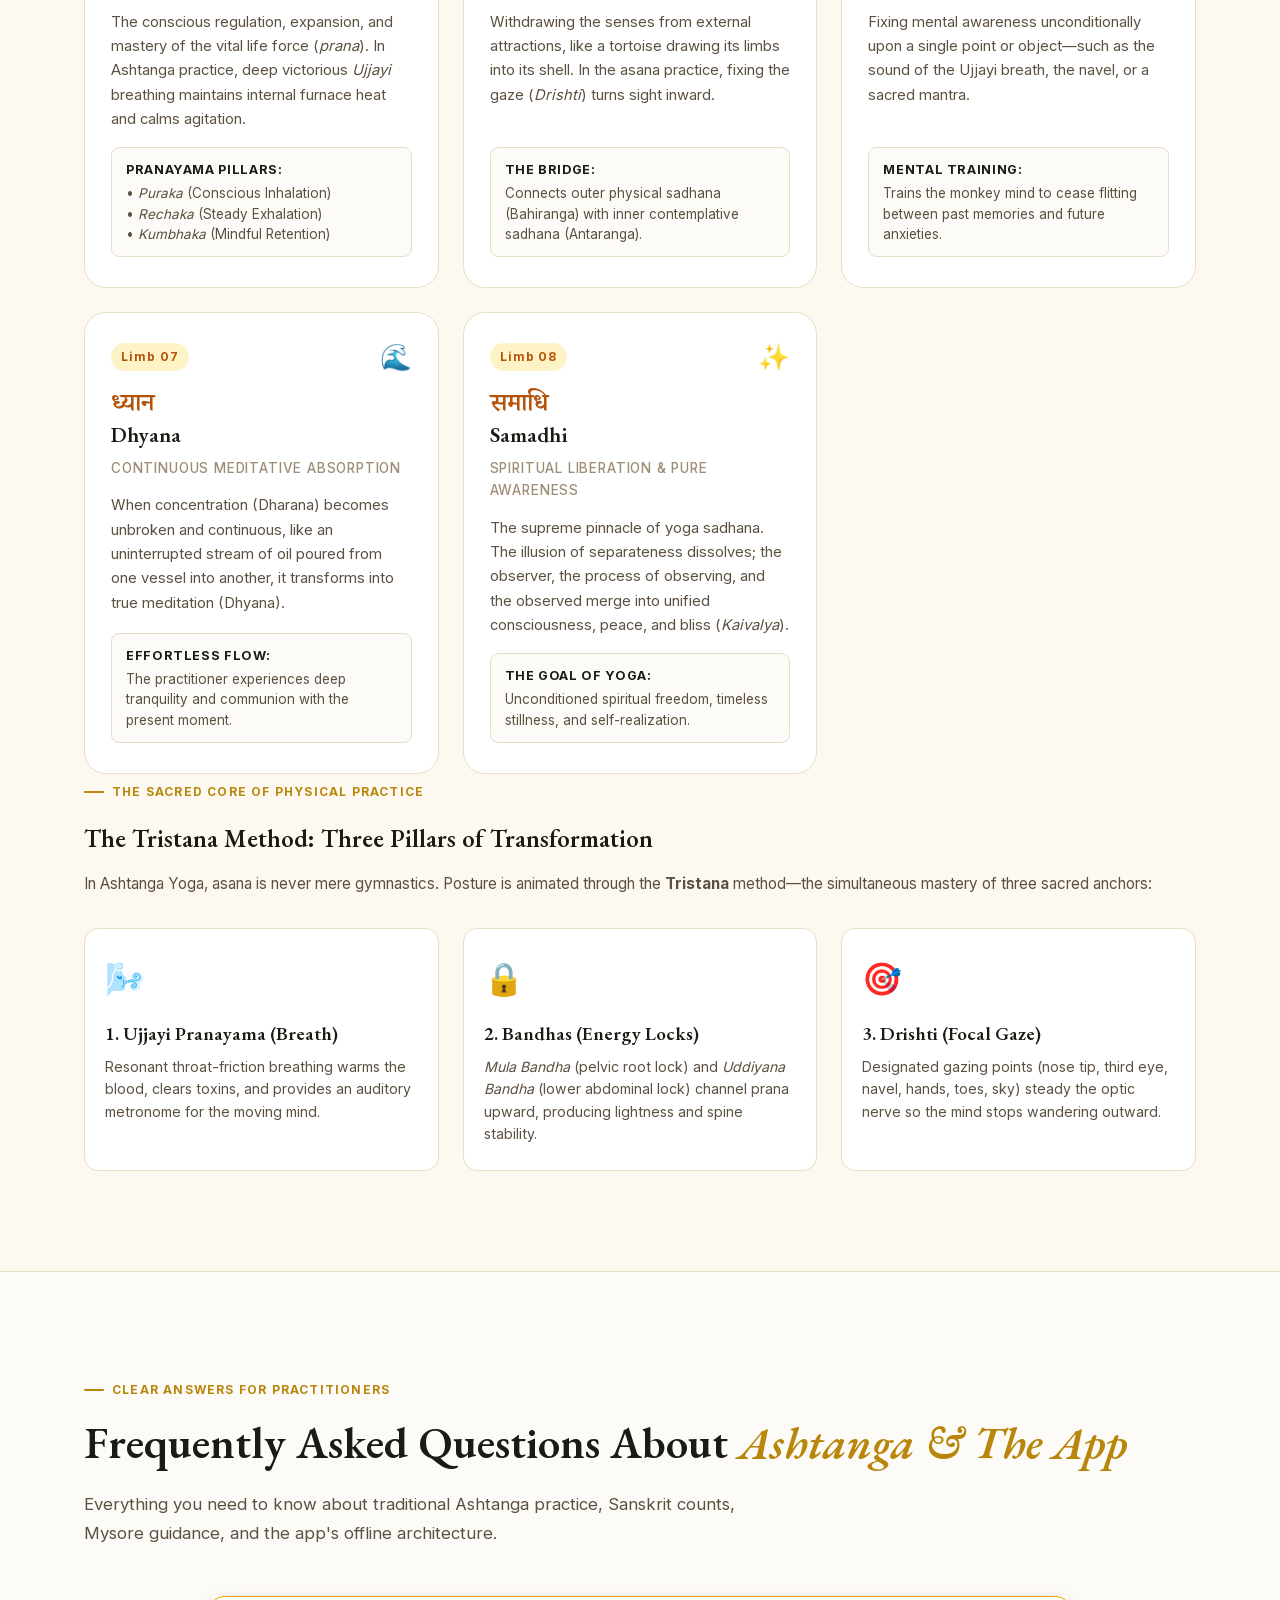
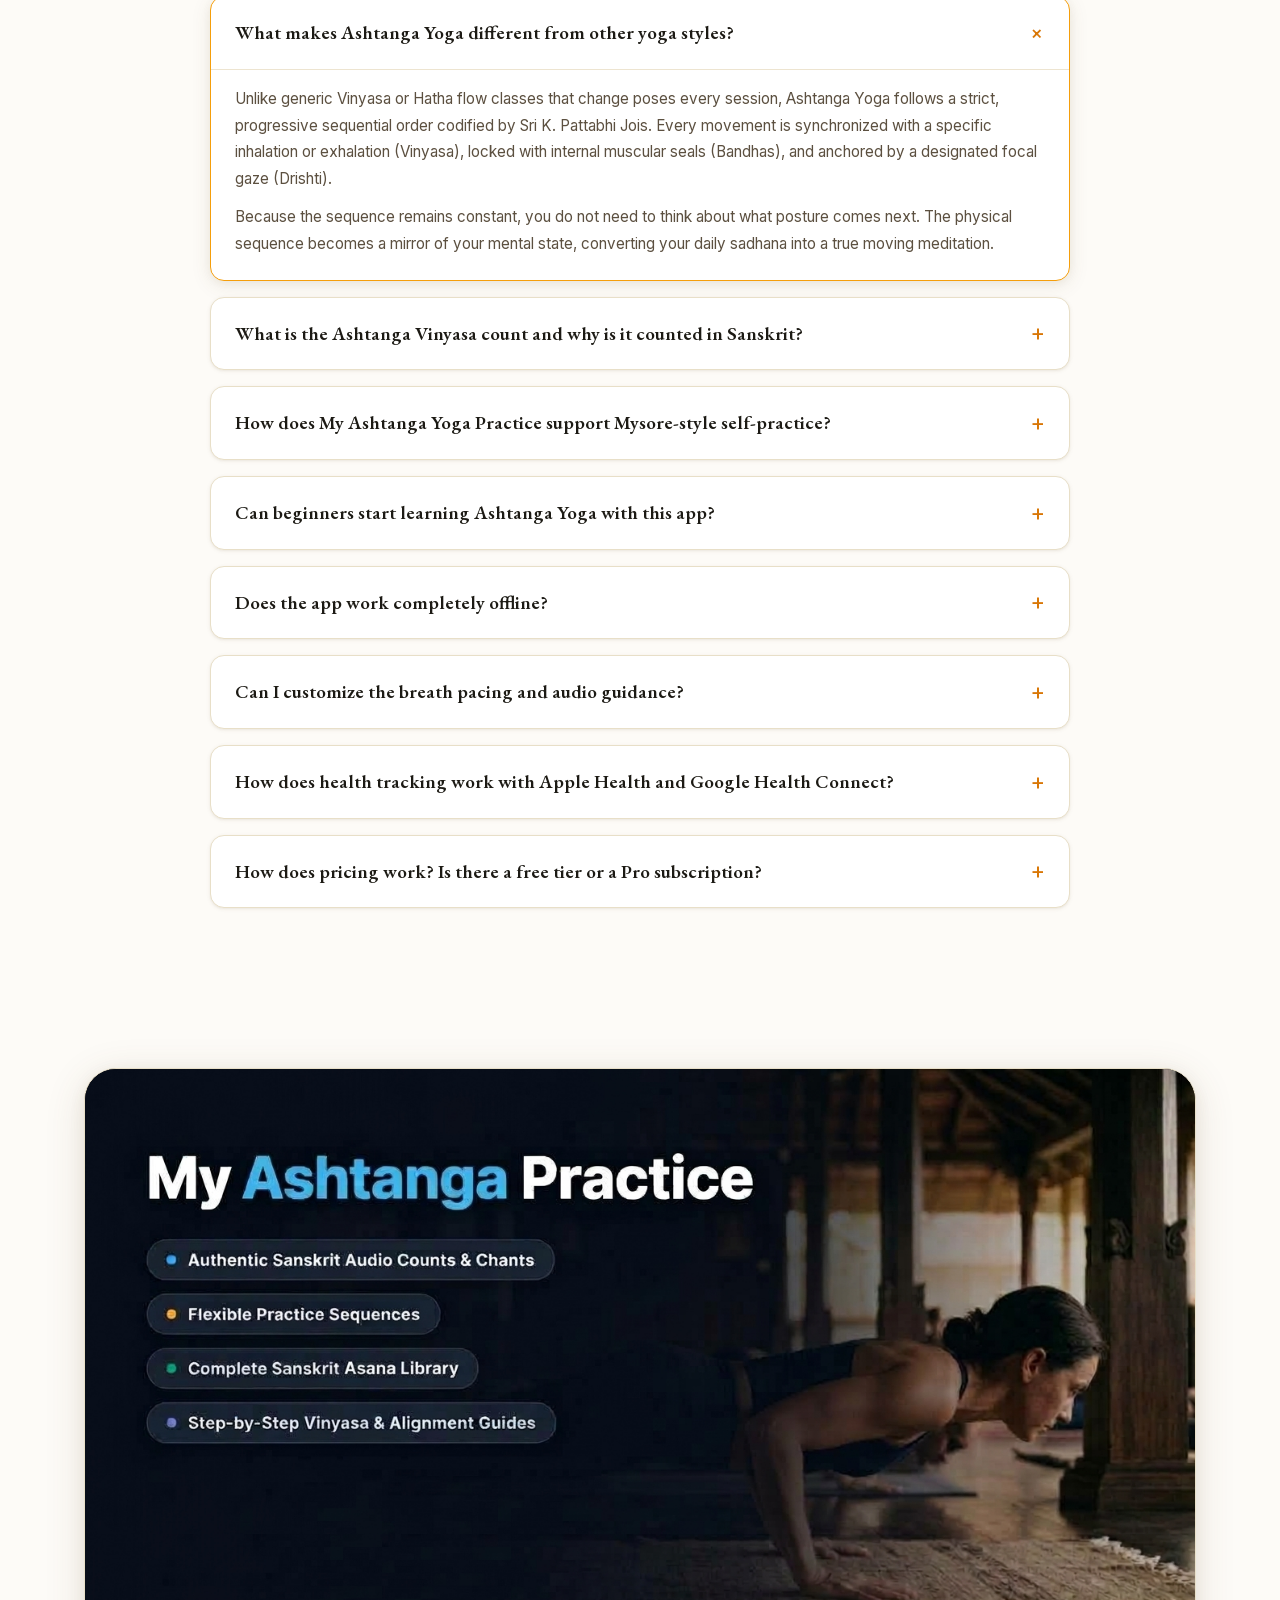
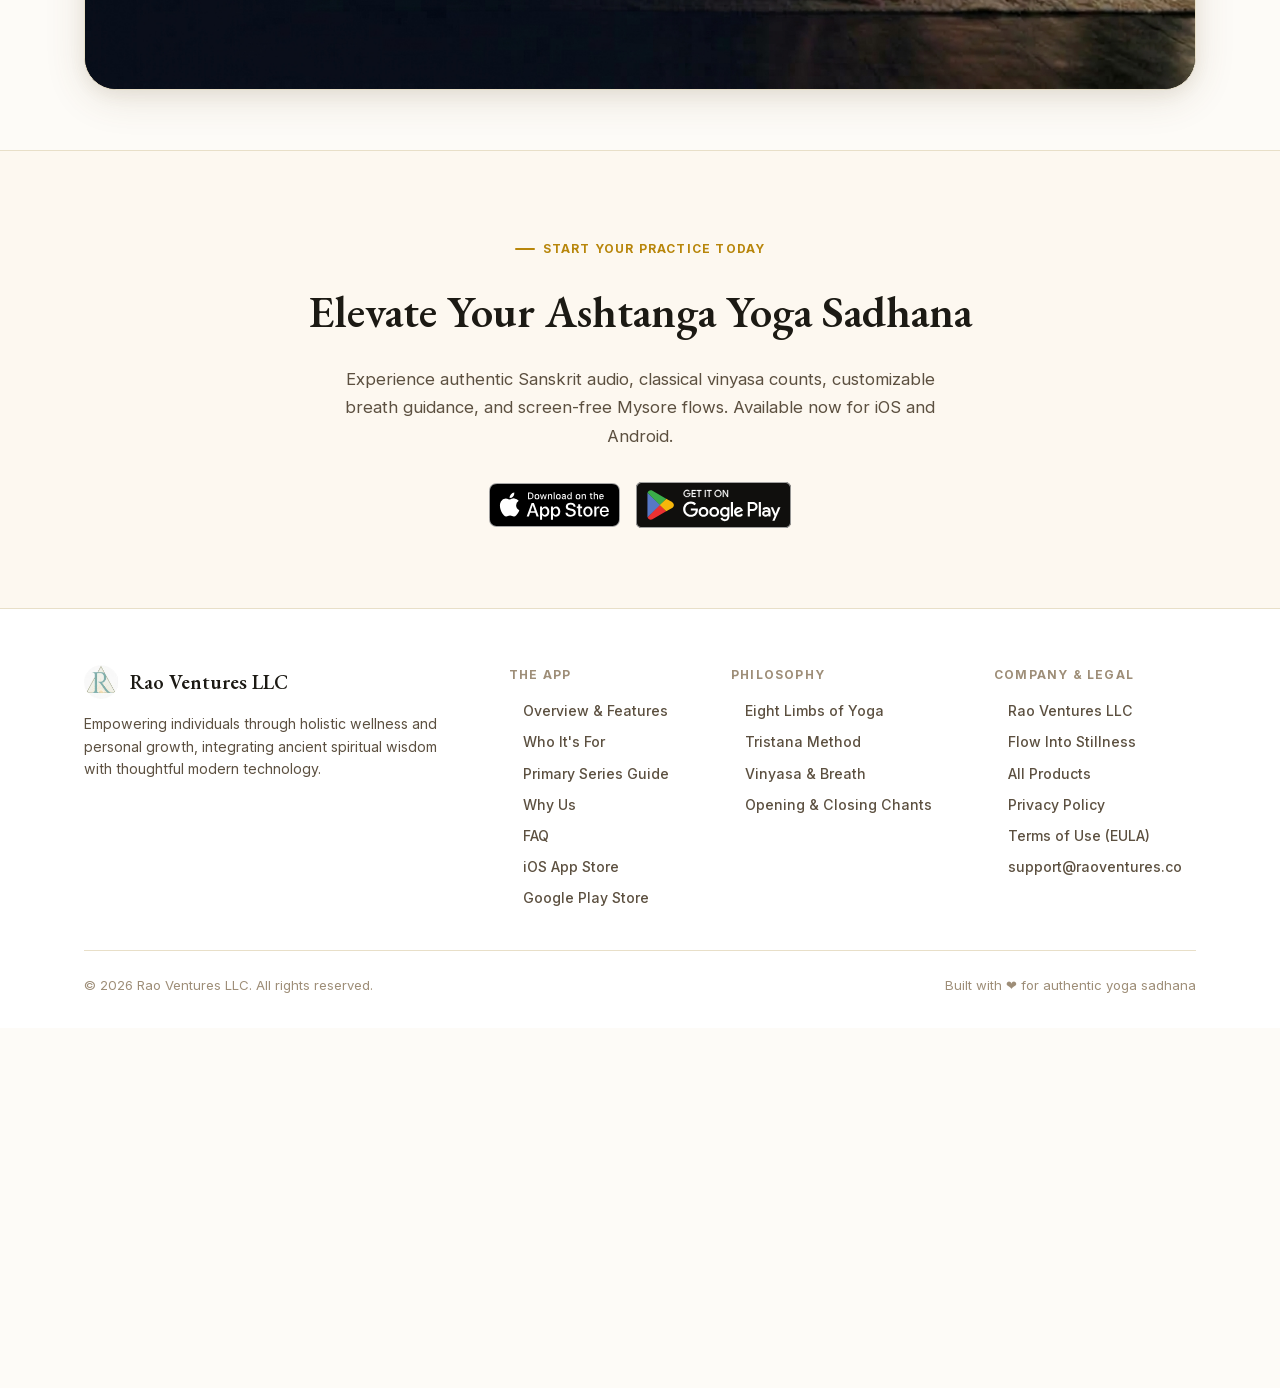
==== commit d622b14f: "refactor: add self-hosted font files and update styles for Sanskrit sections to improve mobile perfo" ====
--- a/docs/index.html
+++ b/docs/index.html
@@ -25,24 +25,13 @@
     content="Traditional Ashtanga Practice • Authentic Sanskrit Audio • Vinyasa Counts • Screen-Free Guidance." />
   <link rel="canonical" href="https://ashtangapractice.com" />
 
-  <!-- Fonts enhance the page without blocking its first render. -->
-  <link rel="preconnect" href="https://fonts.googleapis.com" />
-  <link rel="preconnect" href="https://fonts.gstatic.com" crossorigin />
-  <link
-    href="https://fonts.googleapis.com/css2?family=EB+Garamond:ital,wght@0,400;0,500;0,600;0,700;1,400;1,500;1,600&family=Inter:wght@300;400;500;600;700&family=Noto+Serif+Devanagari:wght@400;600;700&display=optional"
-    rel="stylesheet" media="print" onload="this.media='all'" />
-  <noscript>
-    <link rel="stylesheet"
-      href="https://fonts.googleapis.com/css2?family=EB+Garamond:ital,wght@0,400;0,500;0,600;0,700;1,400;1,500;1,600&family=Inter:wght@300;400;500;600;700&family=Noto+Serif+Devanagari:wght@400;600;700&display=optional" />
-  </noscript>
+  <!-- Core fonts are self-hosted in styles.css. Load Sanskrit faces near their sections. -->
+  <noscript><link rel="stylesheet" href="fonts/sanskrit.css" /></noscript>
 
   <link rel="preload" as="image" href="images/ashtanga-icon-76.png" fetchpriority="high" type="image/png" />
   <link rel="stylesheet" href="styles.css" />
   <link rel="icon" type="image/png" href="images/ashtanga-icon-76.png" />
   <script src="main.js" defer></script>
-
-  <!-- Vexo Web Analytics -->
-  <script src="https://www.vexo.co/analytics.js" async></script>
 
   <!-- Schema.org JSON-LD Structured Data for SoftwareApplication & FAQPage -->
   <script type="application/ld+json">
--- a/docs/fonts/sanskrit.css
+++ b/docs/fonts/sanskrit.css
@@ -0,0 +1,34 @@
+/* Loaded near the Sanskrit sections; fonts remain on this origin. */
+@font-face {
+  font-family: 'EB Garamond';
+  font-style: italic;
+  font-weight: 400 600;
+  font-display: optional;
+  src: url('eb-garamond-italic-latin-ext.woff2') format('woff2');
+  unicode-range: U+0100-02BA, U+02BD-02C5, U+02C7-02CC, U+02CE-02D7, U+02DD-02FF, U+0304, U+0308, U+0329, U+1D00-1DBF, U+1E00-1E9F, U+1EF2-1EFF, U+2020, U+20A0-20AB, U+20AD-20C4, U+2113, U+2C60-2C7F, U+A720-A7FF;
+}
+@font-face {
+  font-family: 'EB Garamond';
+  font-style: normal;
+  font-weight: 400 700;
+  font-display: optional;
+  src: url('eb-garamond-normal-latin-ext.woff2') format('woff2');
+  unicode-range: U+0100-02BA, U+02BD-02C5, U+02C7-02CC, U+02CE-02D7, U+02DD-02FF, U+0304, U+0308, U+0329, U+1D00-1DBF, U+1E00-1E9F, U+1EF2-1EFF, U+2020, U+20A0-20AB, U+20AD-20C4, U+2113, U+2C60-2C7F, U+A720-A7FF;
+}
+@font-face {
+  font-family: 'Inter';
+  font-style: normal;
+  font-weight: 300 700;
+  font-display: optional;
+  src: url('inter-normal-latin-ext.woff2') format('woff2');
+  unicode-range: U+0100-02BA, U+02BD-02C5, U+02C7-02CC, U+02CE-02D7, U+02DD-02FF, U+0304, U+0308, U+0329, U+1D00-1DBF, U+1E00-1E9F, U+1EF2-1EFF, U+2020, U+20A0-20AB, U+20AD-20C4, U+2113, U+2C60-2C7F, U+A720-A7FF;
+}
+@font-face {
+  font-family: 'Noto Serif Devanagari';
+  font-style: normal;
+  font-weight: 400 700;
+  font-stretch: 100%;
+  font-display: swap;
+  src: url('noto-serif-devanagari-normal-devanagari.woff2') format('woff2');
+  unicode-range: U+0900-097F, U+1CD0-1CF4, U+1CF7-1CF9, U+200C-200D, U+20A8, U+20B9, U+20F0, U+25CC, U+A830-A839, U+A8E0-A8FF, U+11B00-11B0A;
+}
--- a/docs/styles.css
+++ b/docs/styles.css
@@ -1,3 +1,29 @@
+/* Self-hosted subsets; licenses are included in fonts/. */
+@font-face {
+  font-family: 'EB Garamond';
+  font-style: italic;
+  font-weight: 400 600;
+  font-display: optional;
+  src: url('fonts/eb-garamond-italic-latin.woff2') format('woff2');
+  unicode-range: U+0000-00FF, U+0131, U+0152-0153, U+02BB-02BC, U+02C6, U+02DA, U+02DC, U+0304, U+0308, U+0329, U+2000-206F, U+20AC, U+2122, U+2191, U+2193, U+2212, U+2215, U+FEFF, U+FFFD;
+}
+@font-face {
+  font-family: 'EB Garamond';
+  font-style: normal;
+  font-weight: 400 700;
+  font-display: optional;
+  src: url('fonts/eb-garamond-normal-latin.woff2') format('woff2');
+  unicode-range: U+0000-00FF, U+0131, U+0152-0153, U+02BB-02BC, U+02C6, U+02DA, U+02DC, U+0304, U+0308, U+0329, U+2000-206F, U+20AC, U+2122, U+2191, U+2193, U+2212, U+2215, U+FEFF, U+FFFD;
+}
+@font-face {
+  font-family: 'Inter';
+  font-style: normal;
+  font-weight: 300 700;
+  font-display: optional;
+  src: url('fonts/inter-normal-latin.woff2') format('woff2');
+  unicode-range: U+0000-00FF, U+0131, U+0152-0153, U+02BB-02BC, U+02C6, U+02DA, U+02DC, U+0304, U+0308, U+0329, U+2000-206F, U+20AC, U+2122, U+2191, U+2193, U+2212, U+2215, U+FEFF, U+FFFD;
+}
+
 /* ═══════════════════════════════════════════════════════════════
    Rao Ventures — Design System (Light / Warm Cream Theme)
    Compatible with Svastha (gold/cream) & Flow Into Stillness (teal/green)
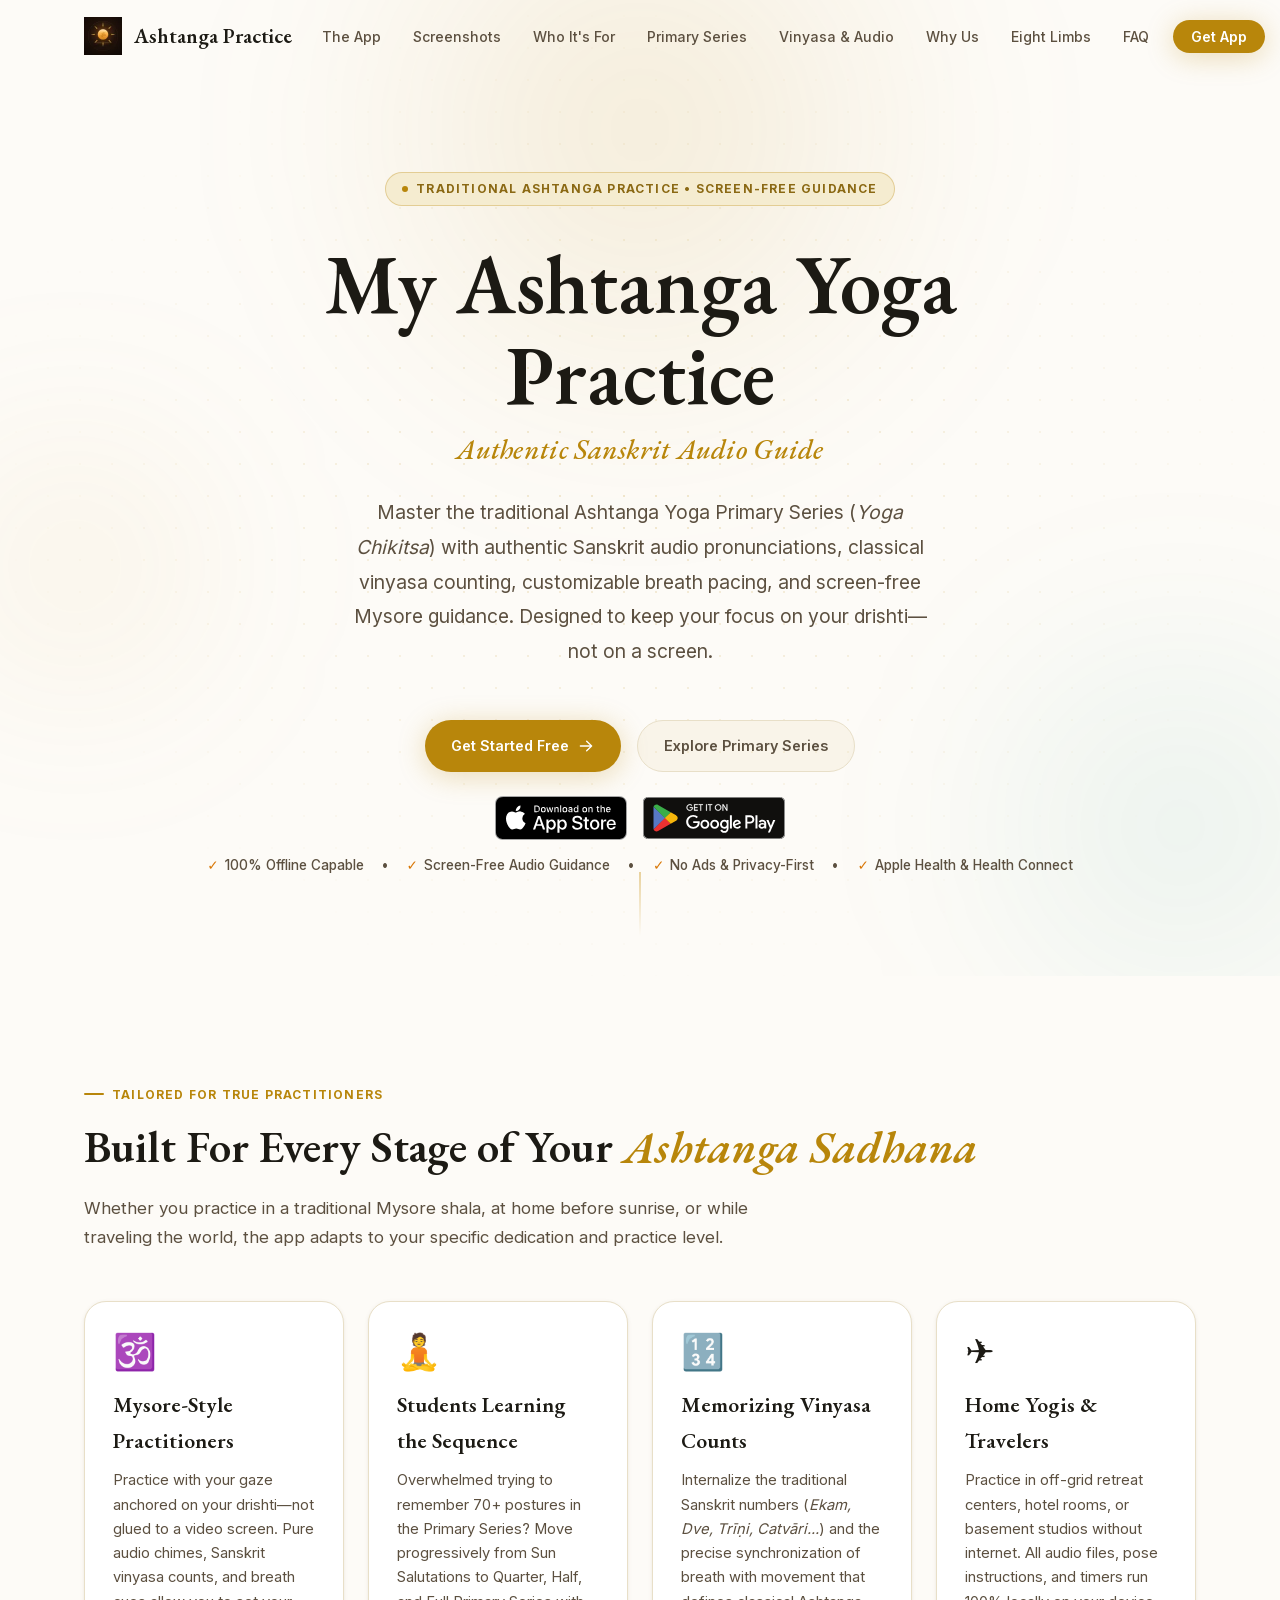
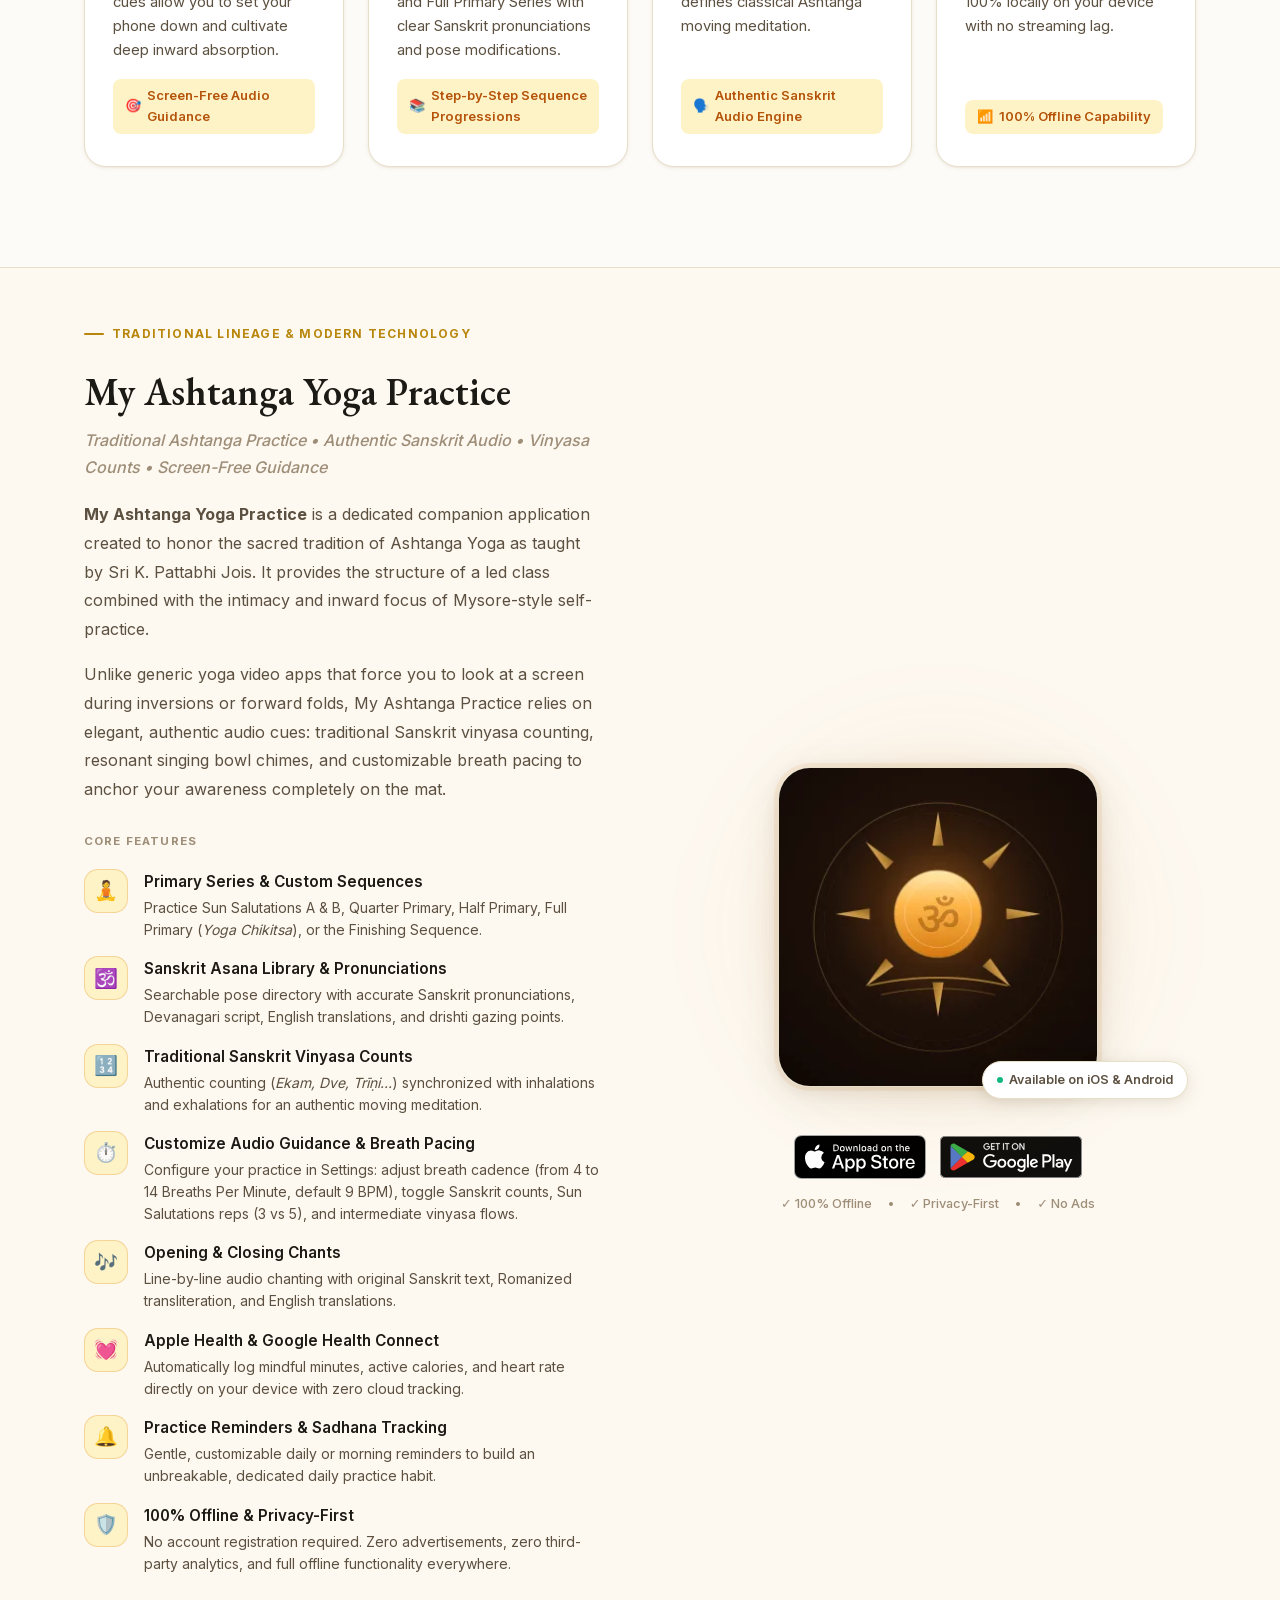
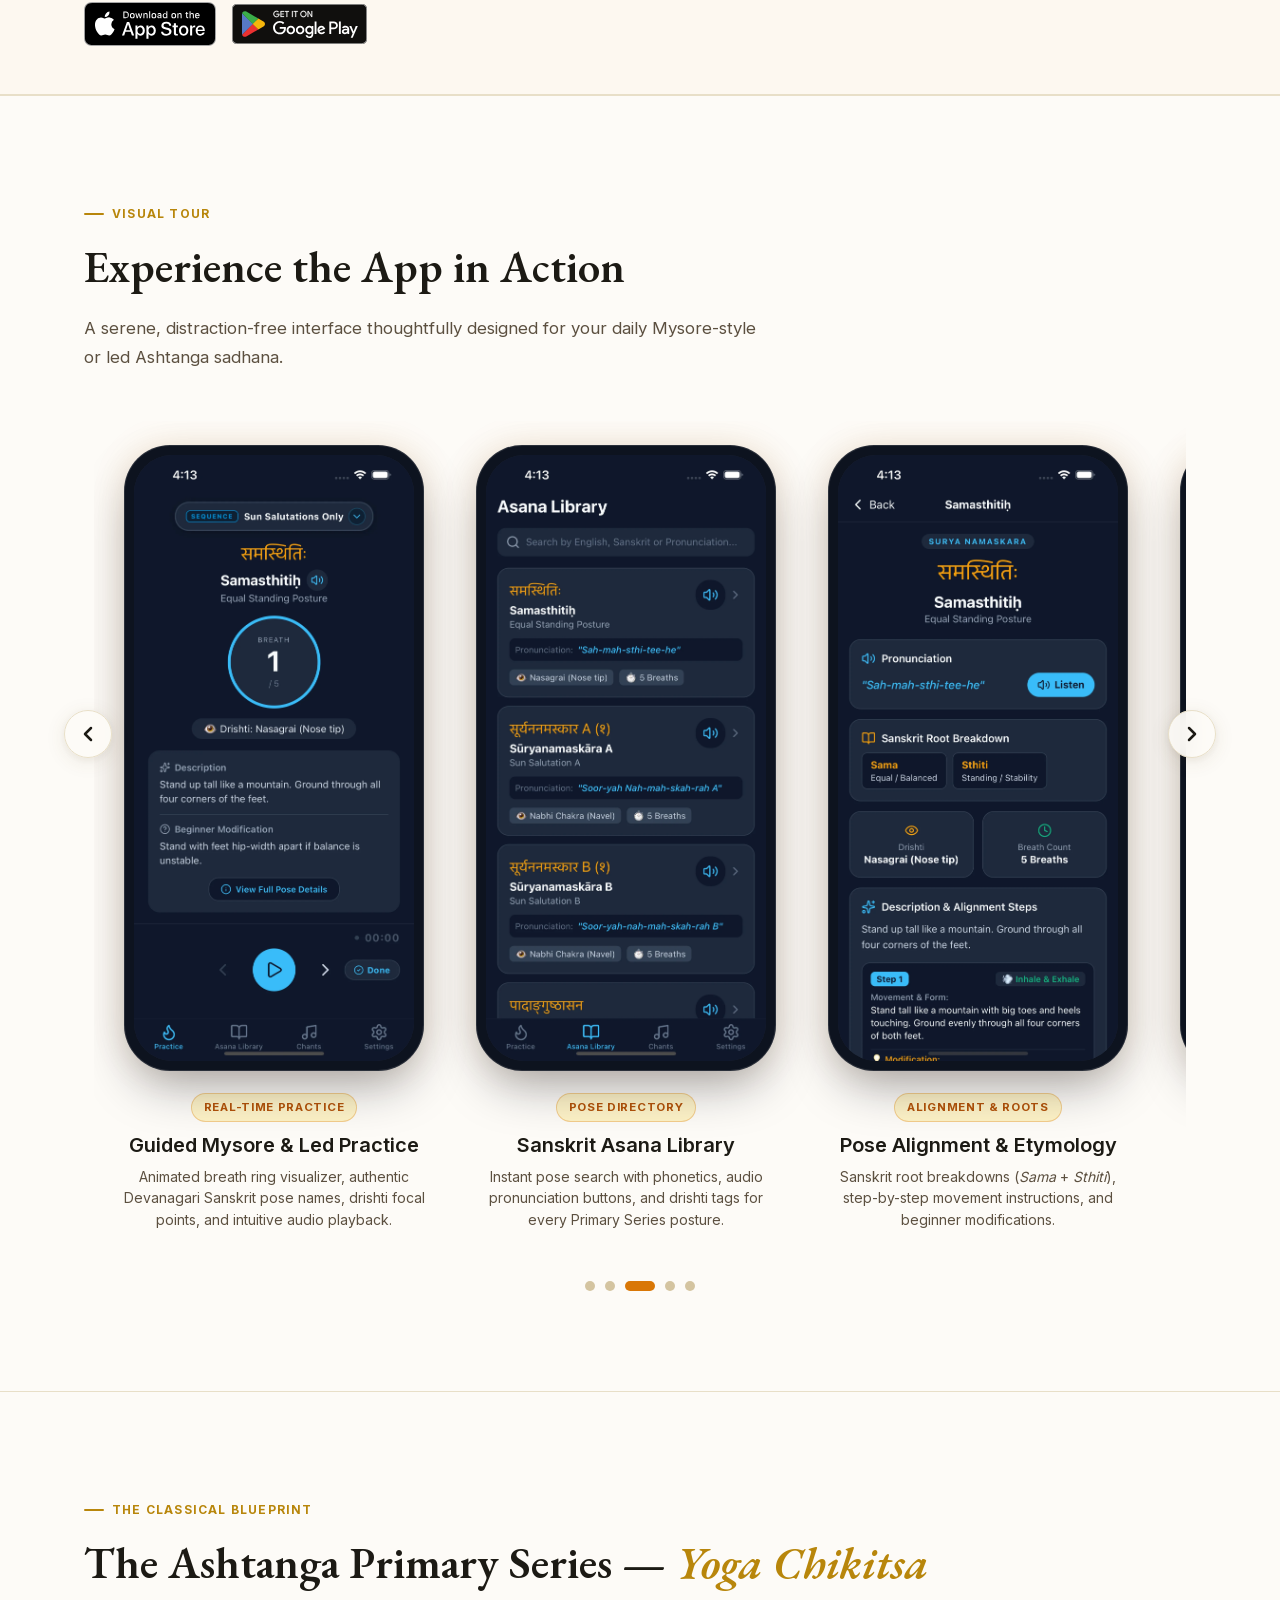
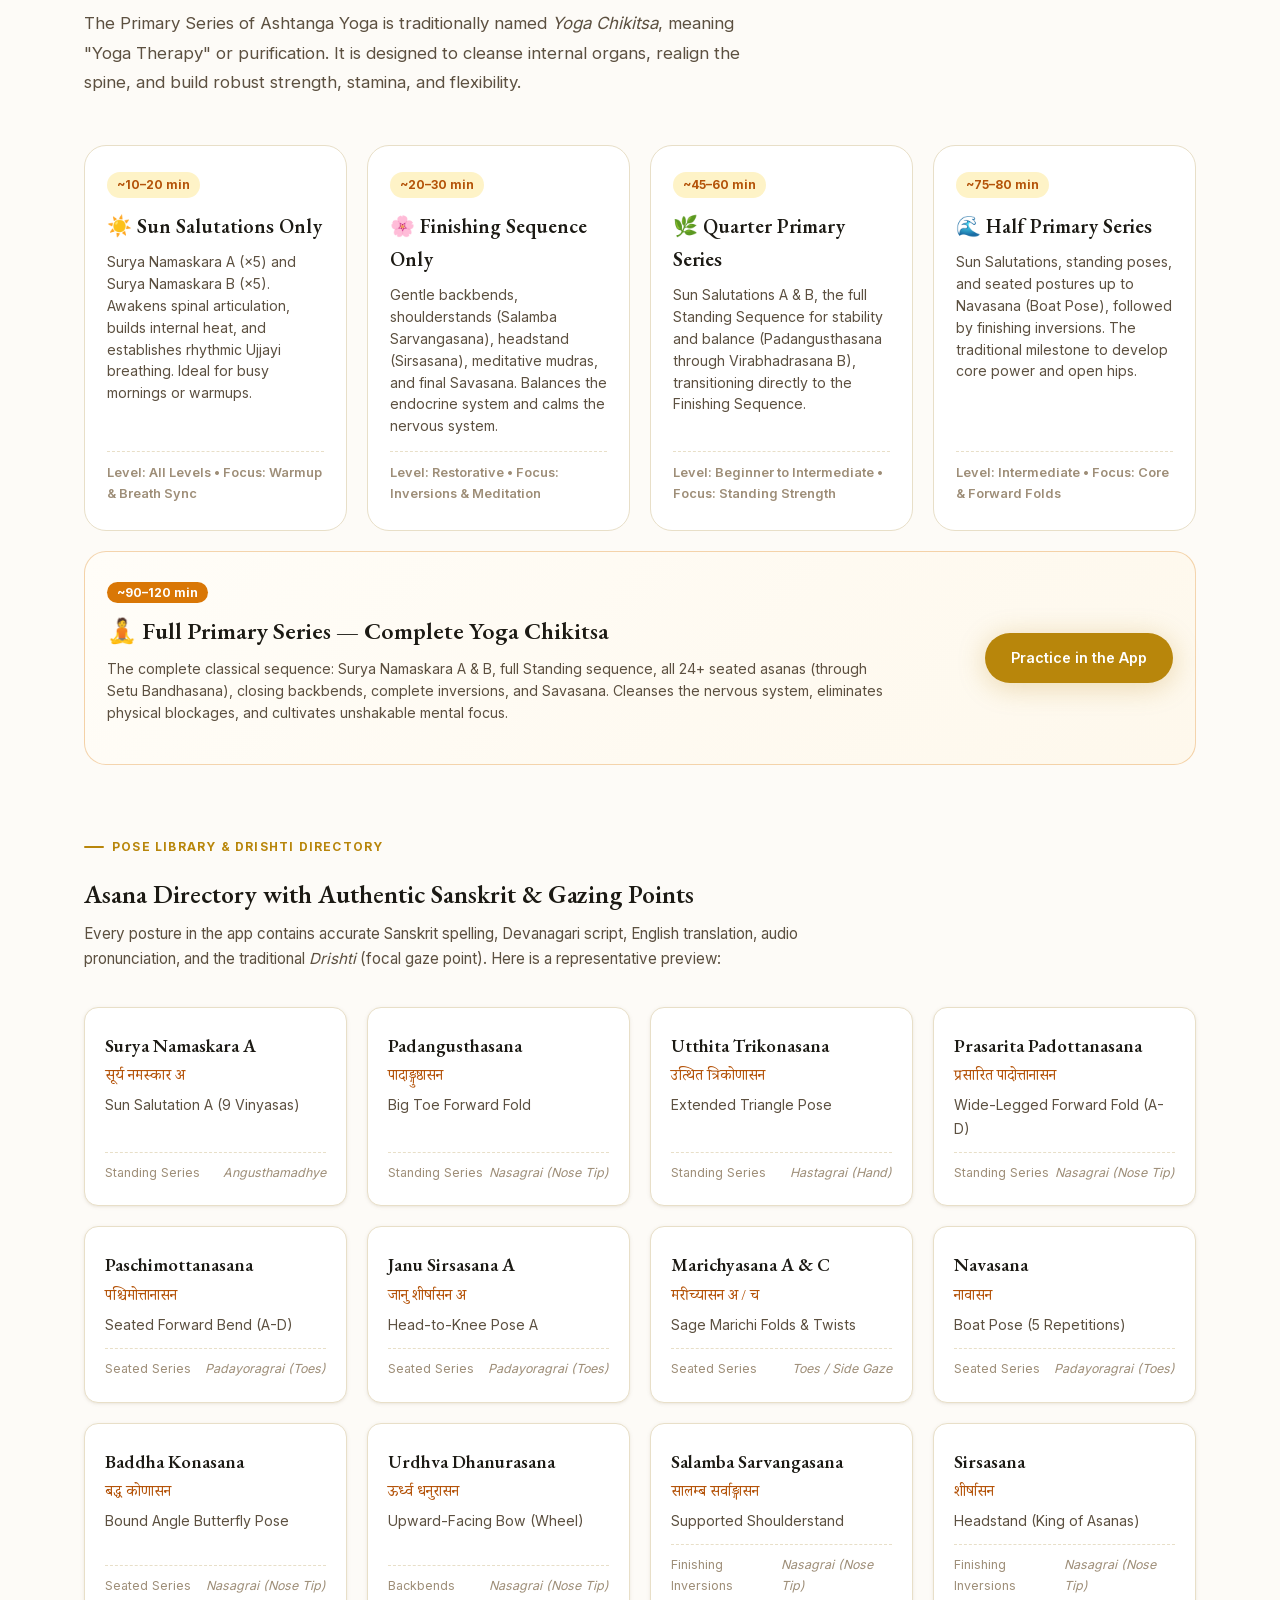
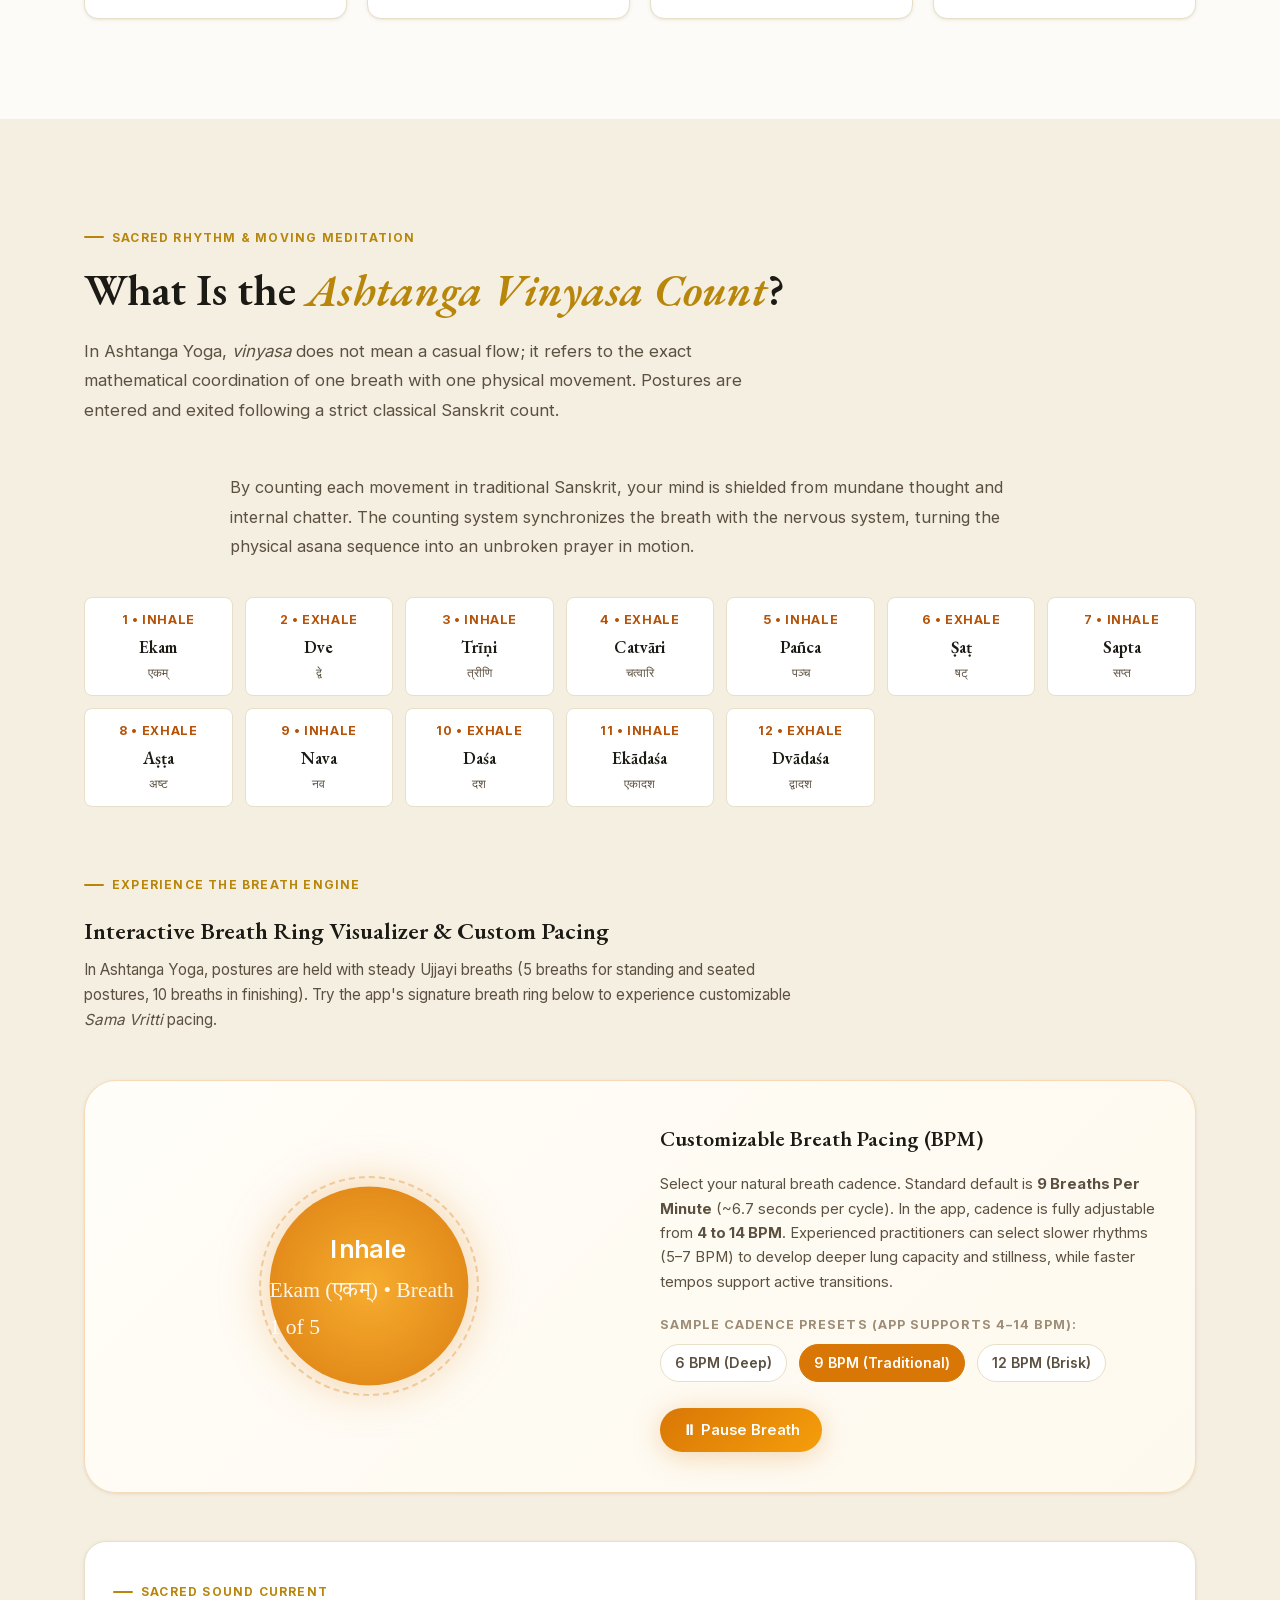
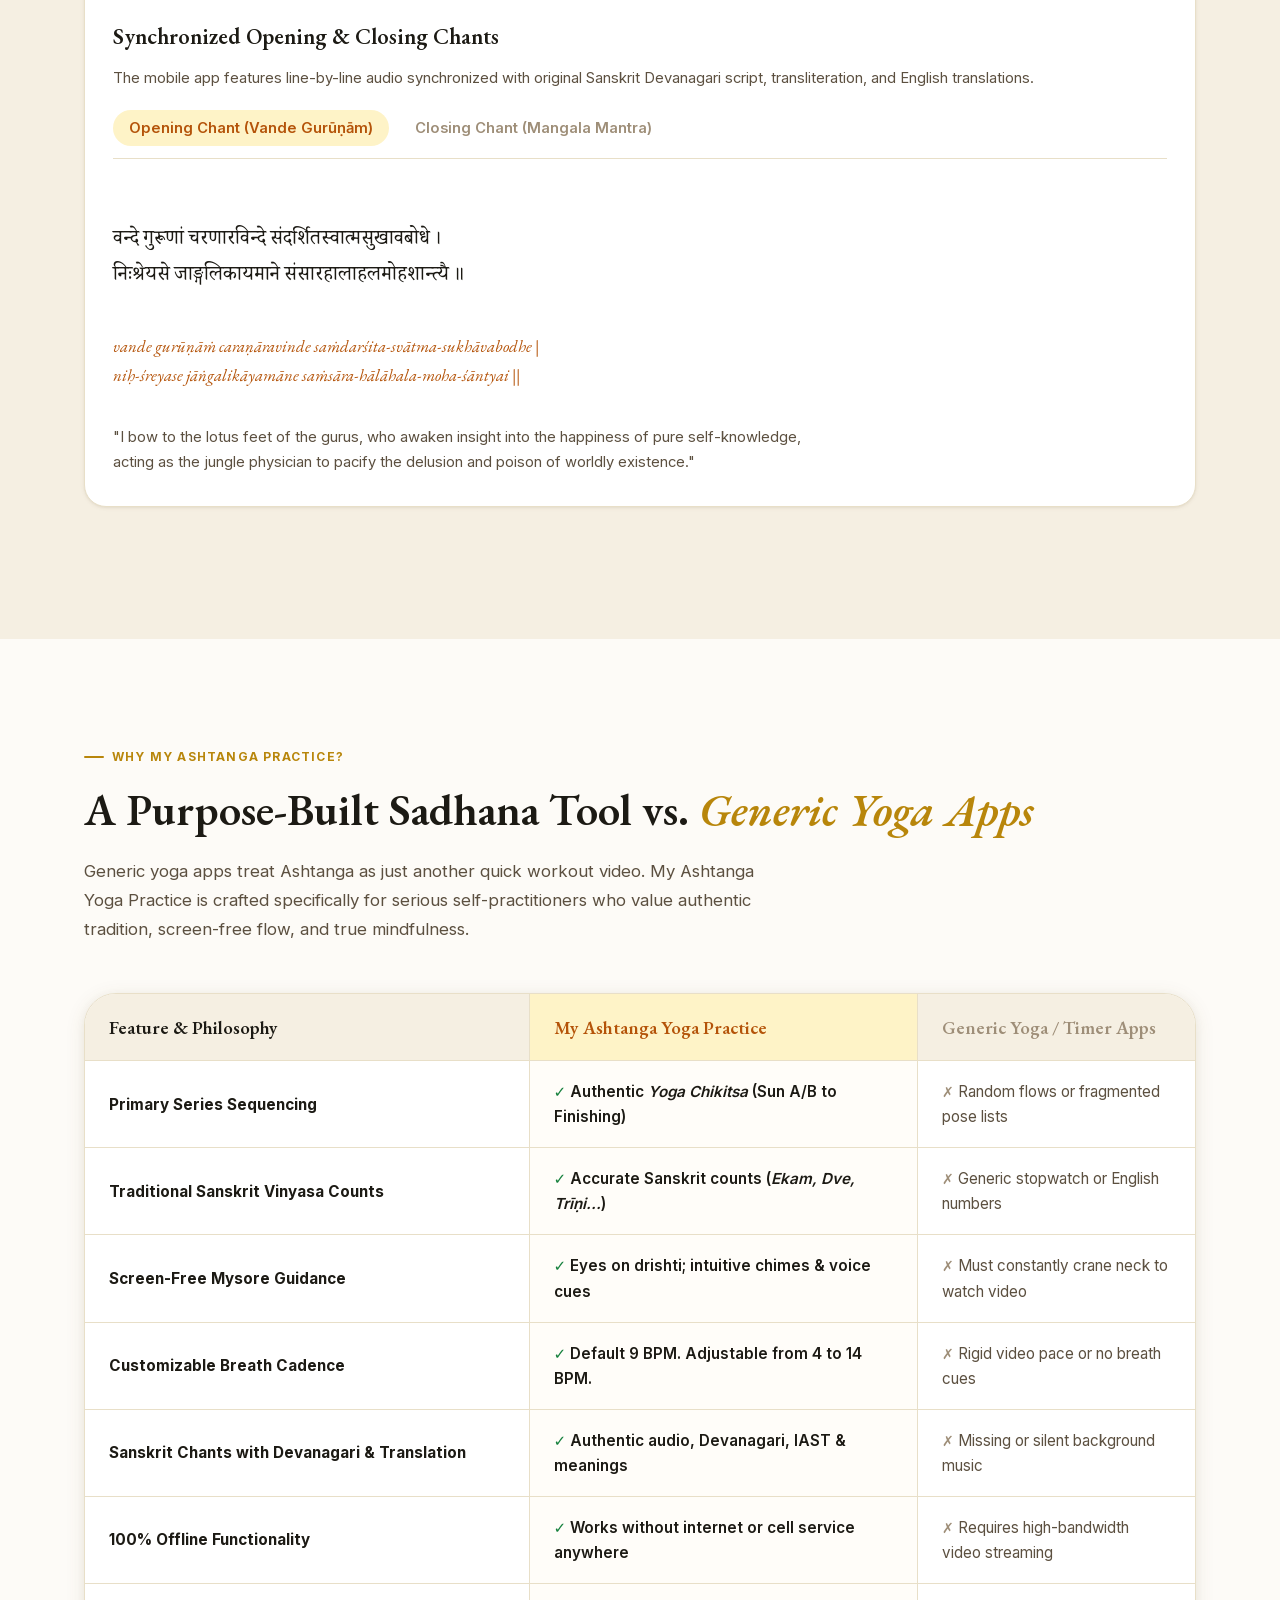
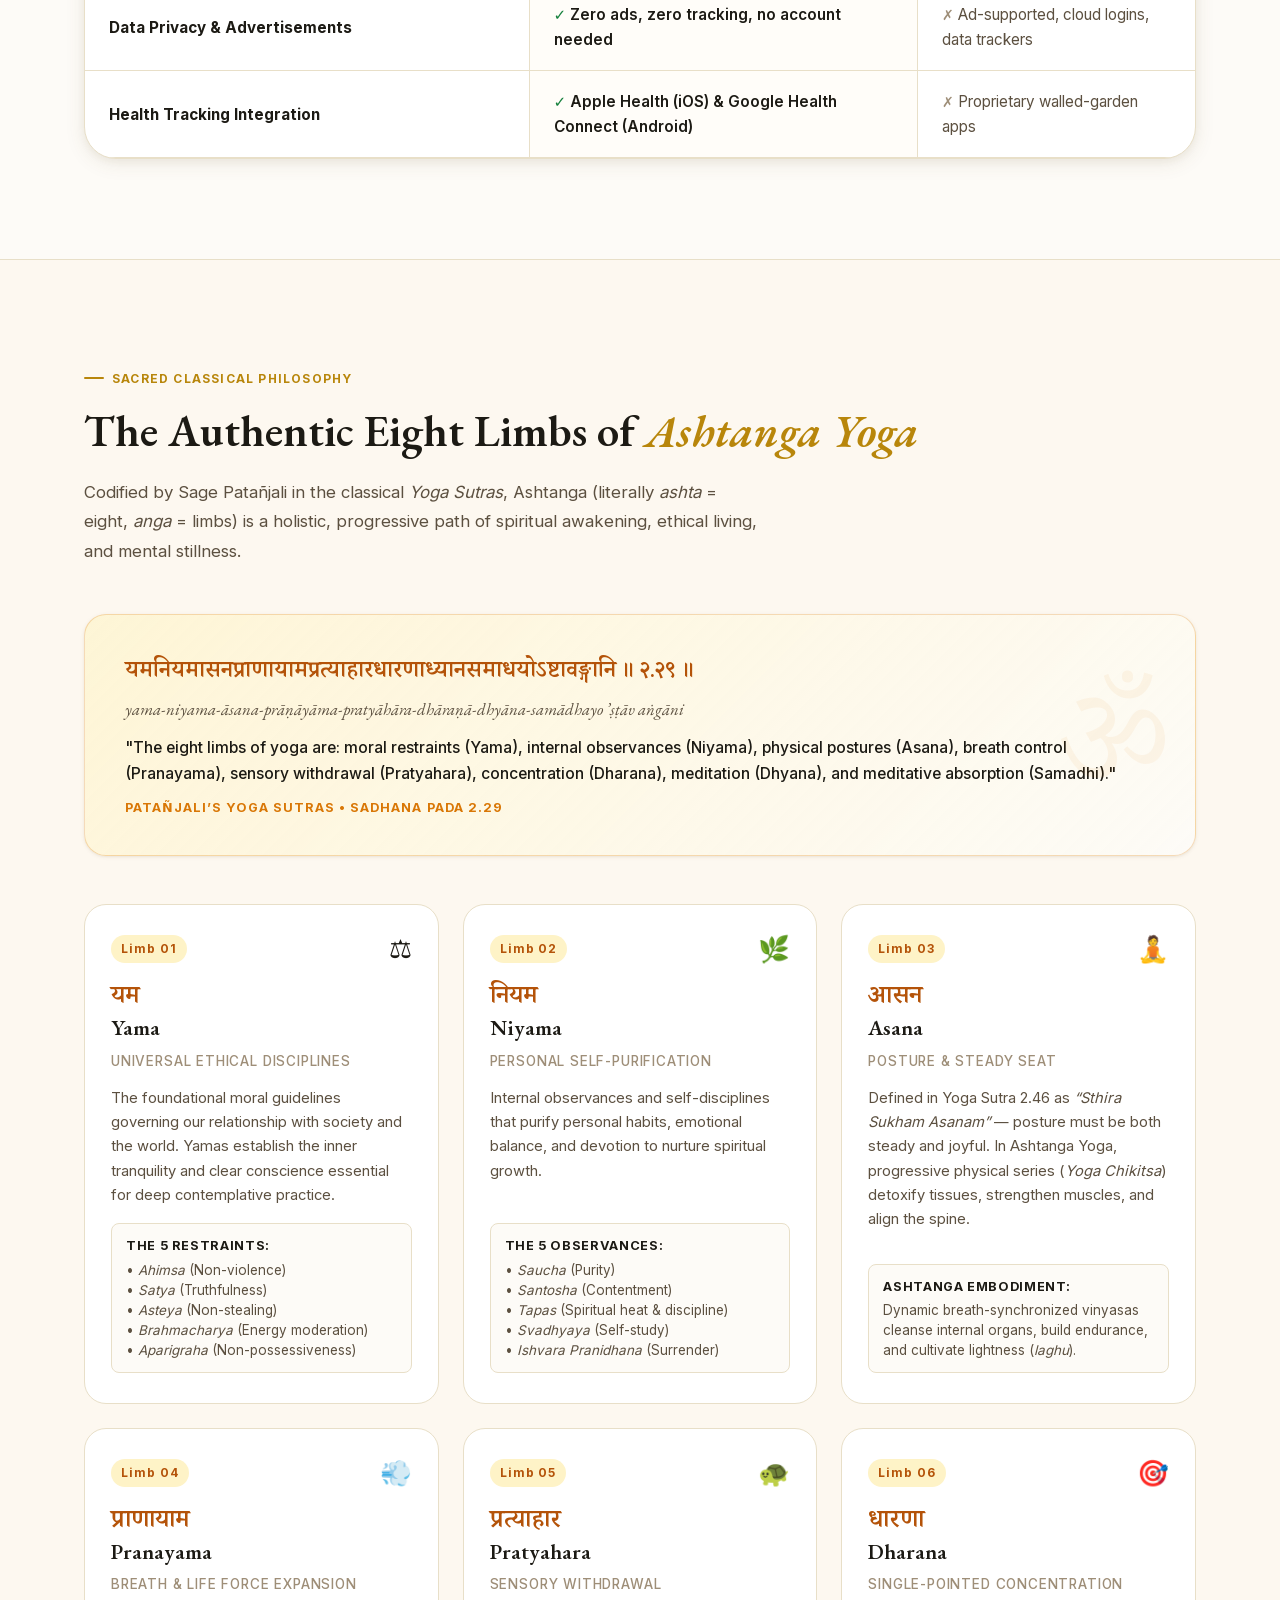
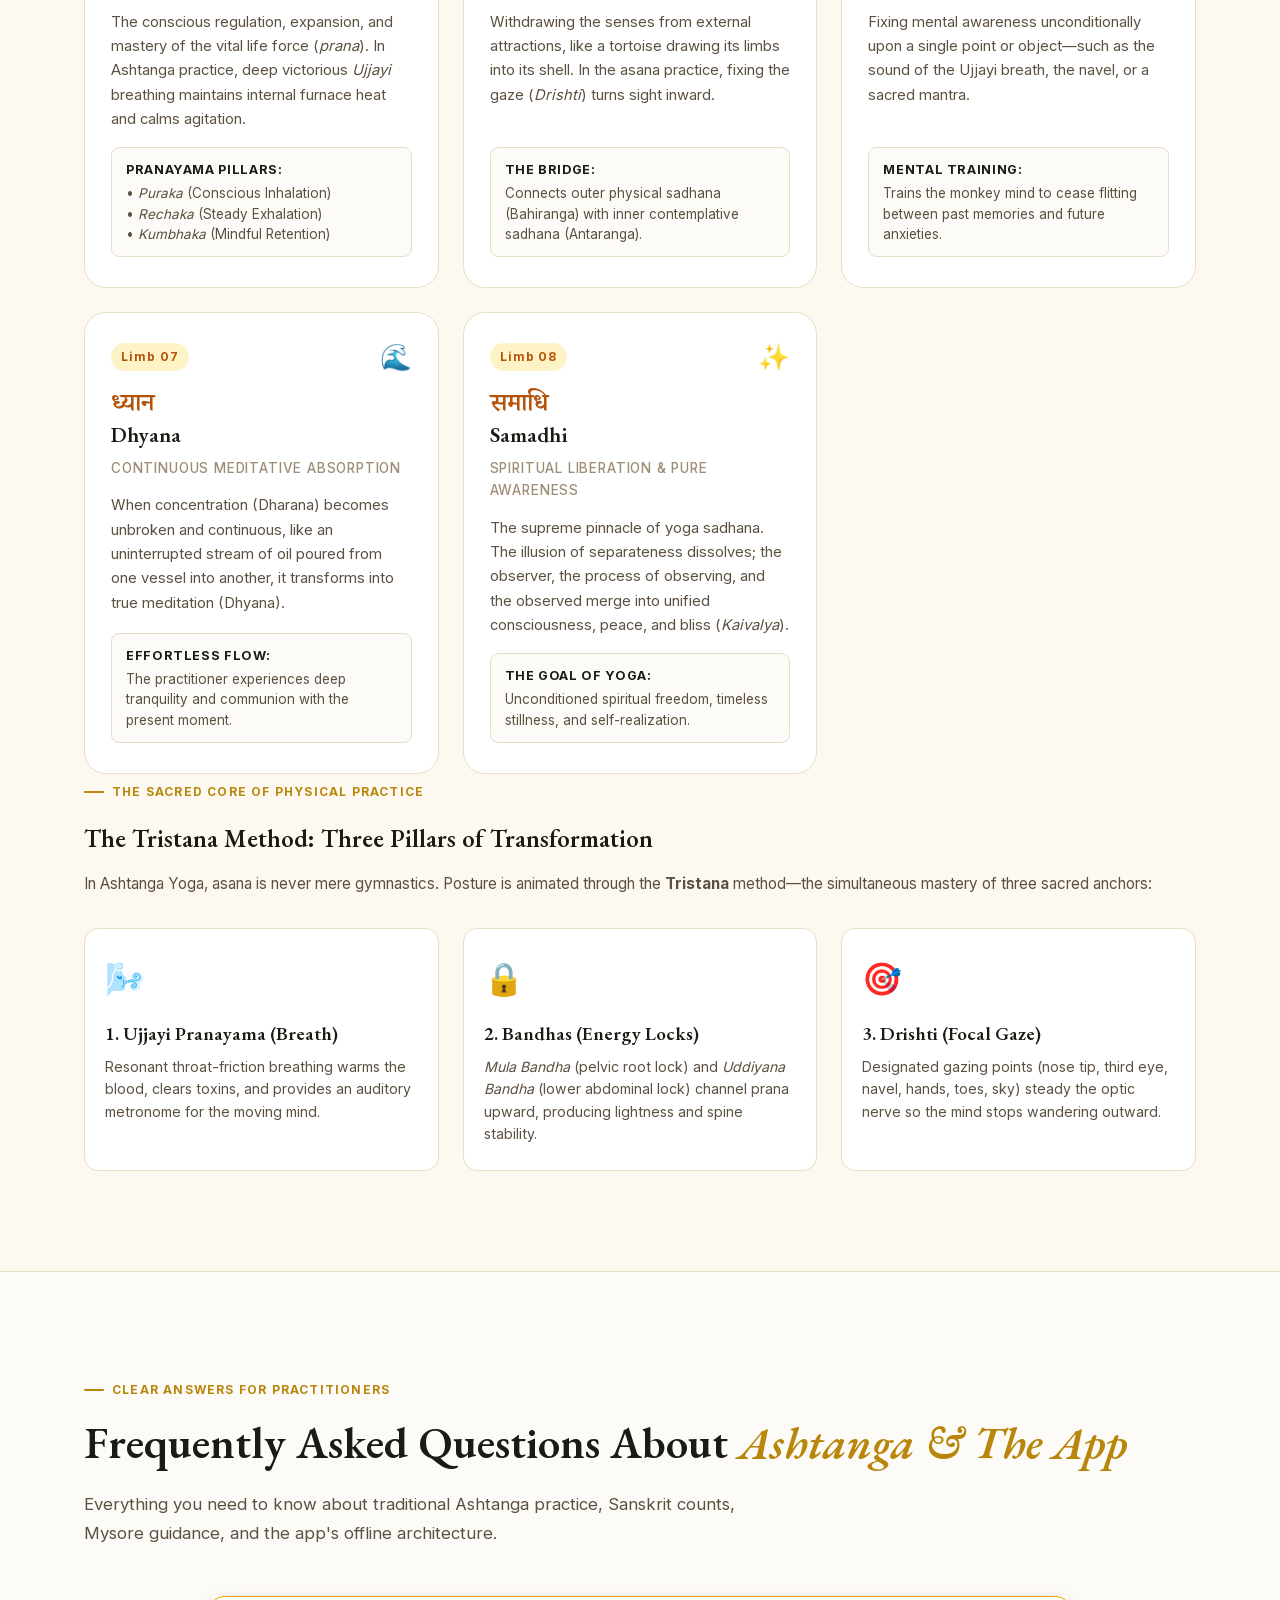
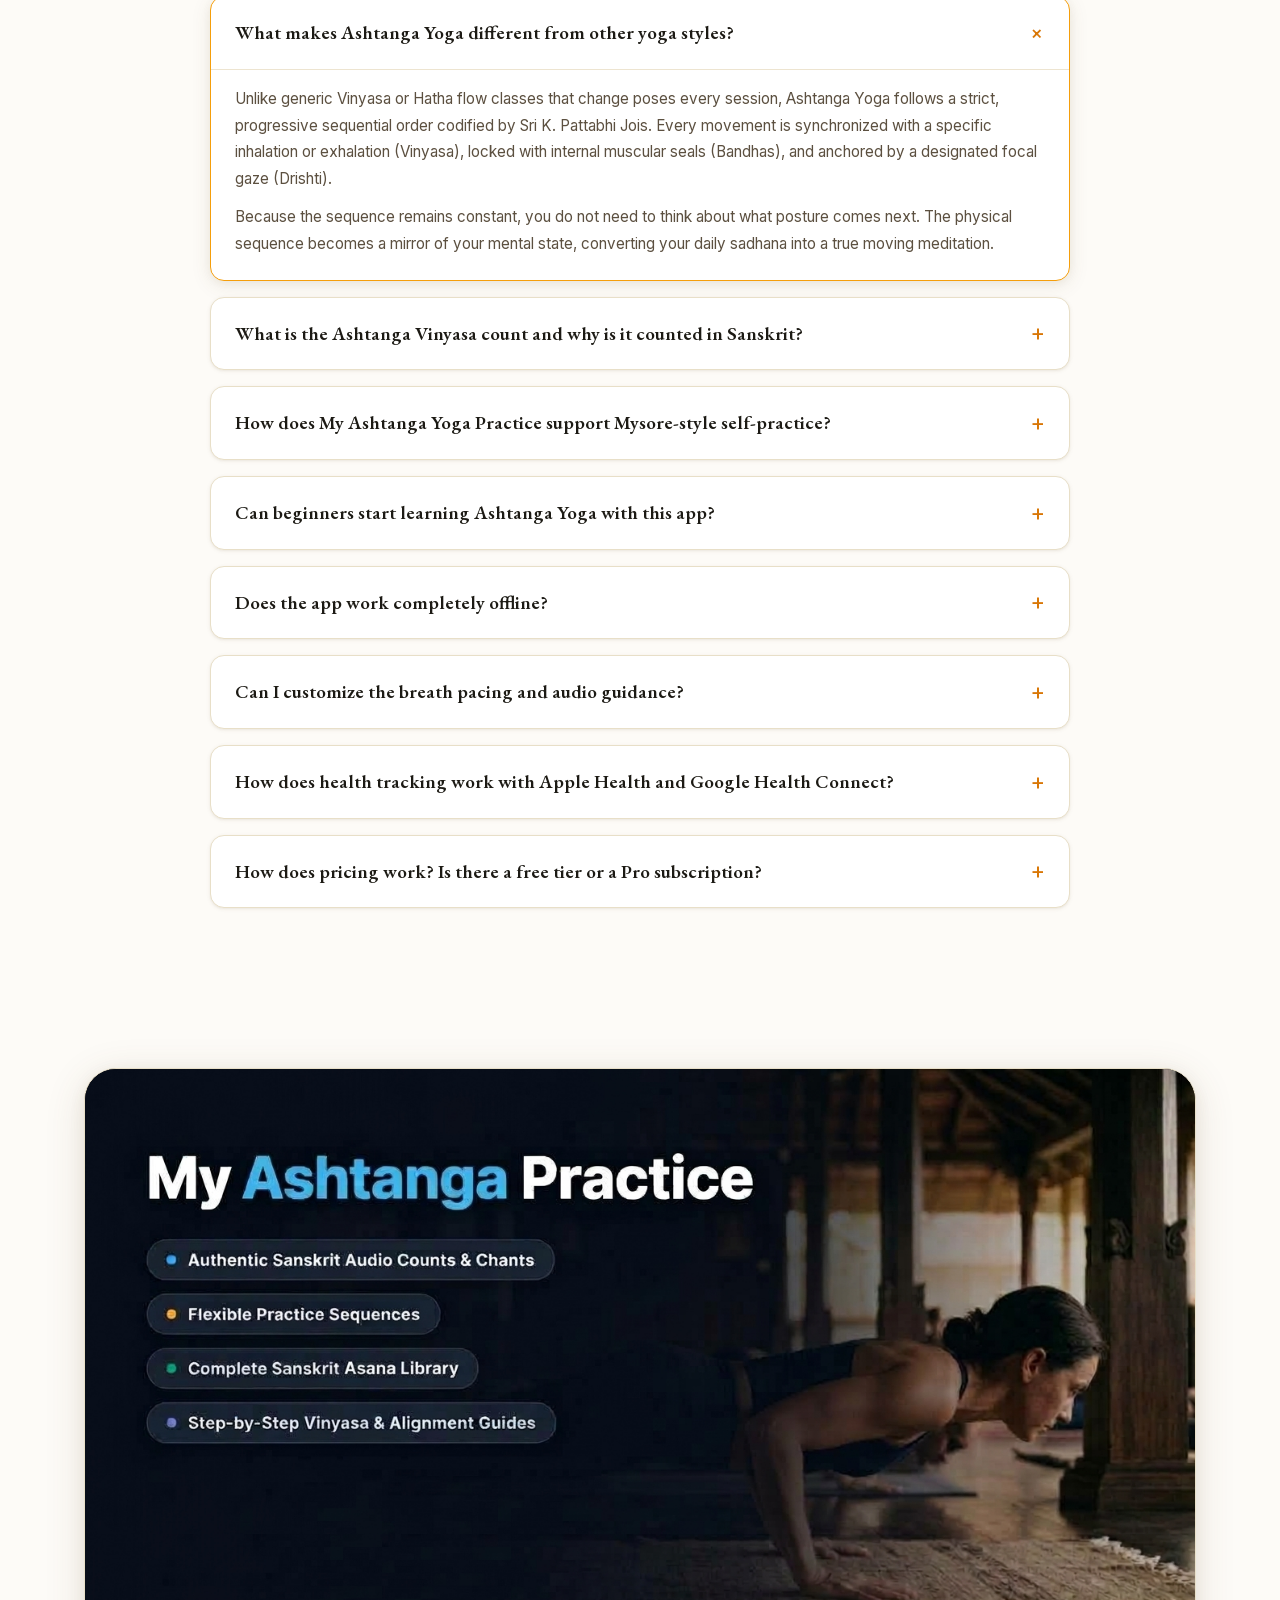
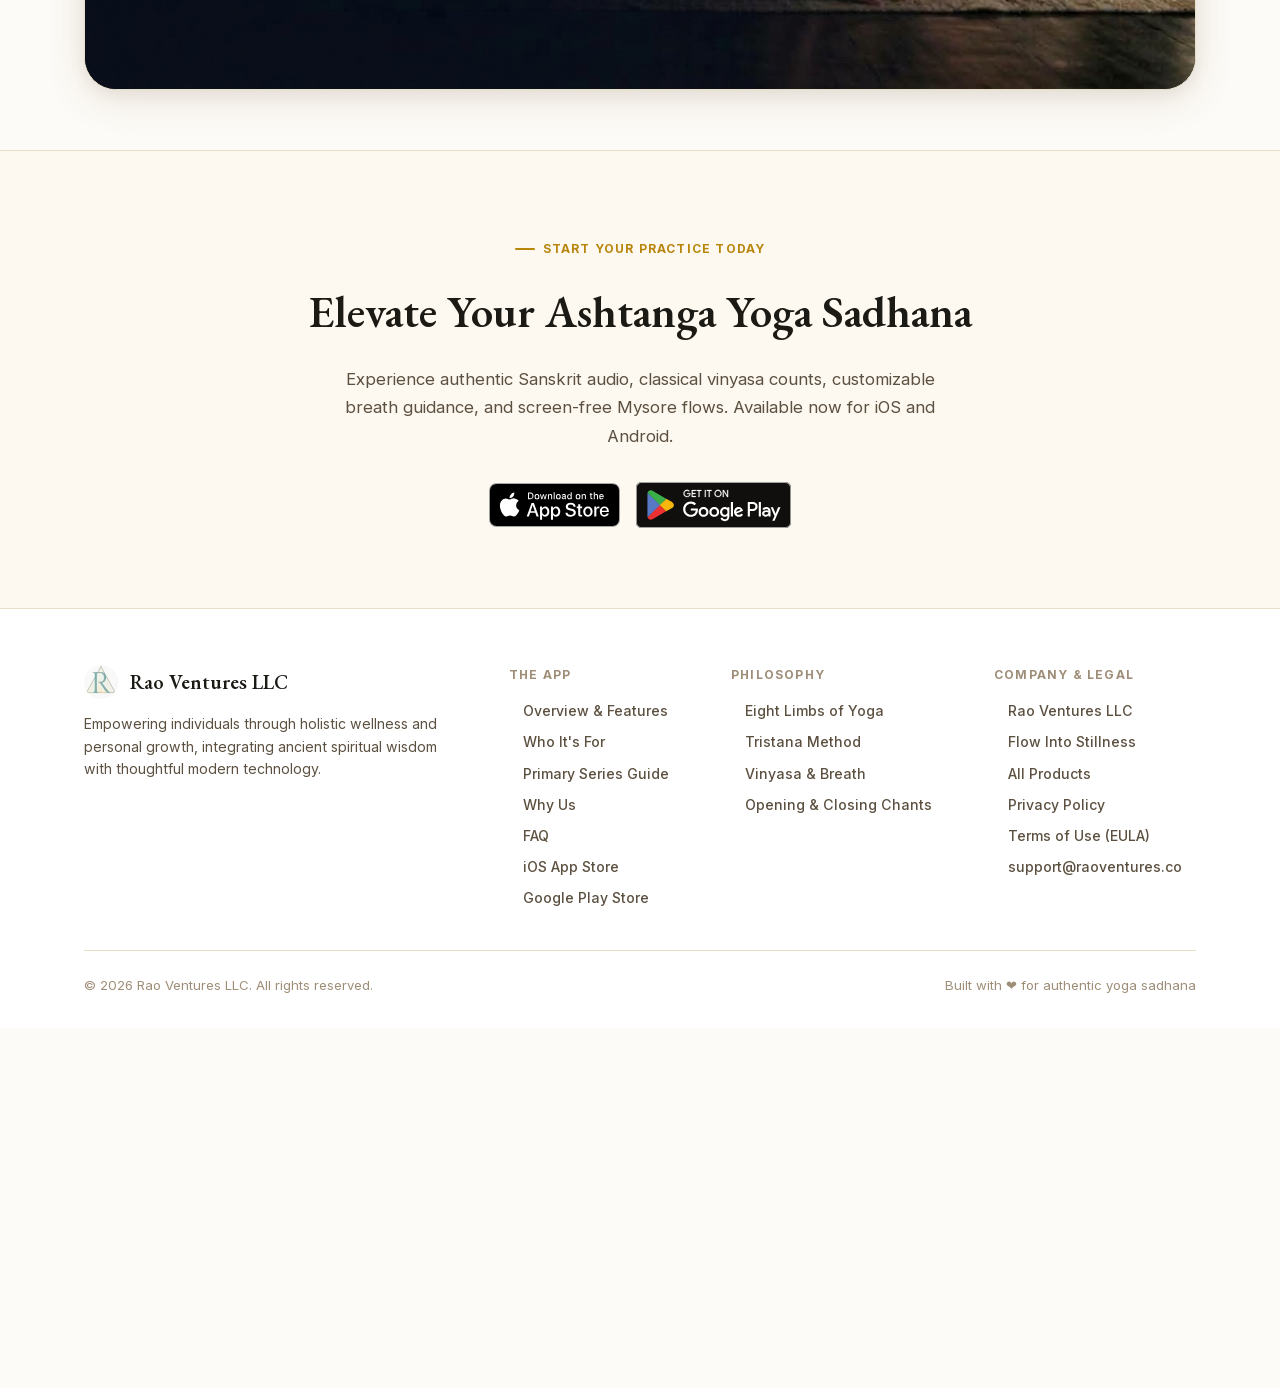
==== commit 31700889: "feat: add new app icons in WebP format and implement scroll marker for navbar effect" ====
--- a/docs/index.html
+++ b/docs/index.html
@@ -28,9 +28,9 @@
   <!-- Core fonts are self-hosted in styles.css. Load Sanskrit faces near their sections. -->
   <noscript><link rel="stylesheet" href="fonts/sanskrit.css" /></noscript>
 
-  <link rel="preload" as="image" href="images/ashtanga-icon-76.png" fetchpriority="high" type="image/png" />
+  <link rel="preload" as="image" href="images/ashtanga-icon-76.webp" fetchpriority="high" type="image/webp" />
   <link rel="stylesheet" href="styles.css" />
-  <link rel="icon" type="image/png" href="images/ashtanga-icon-76.png" />
+  <link rel="icon" type="image/webp" href="images/ashtanga-icon-76.webp" />
   <script src="main.js" defer></script>
 
   <!-- Schema.org JSON-LD Structured Data for SoftwareApplication & FAQPage -->
@@ -148,11 +148,12 @@
 
 <body>
 
+  <div class="nav-scroll-marker" aria-hidden="true"></div>
   <!-- Navigation -->
   <nav id="navbar" role="navigation" aria-label="Main navigation">
     <div class="nav-inner container">
       <a href="index.html" class="nav-brand" aria-label="My Ashtanga Yoga Practice Home">
-        <img src="images/ashtanga-icon-76.png" alt="My Ashtanga Practice icon" class="nav-logo-img" width="38"
+        <img src="images/ashtanga-icon-76.webp" alt="My Ashtanga Practice icon" class="nav-logo-img" width="38"
           height="38" fetchpriority="high" />
         <span class="nav-brand-name">Ashtanga Practice</span>
       </a>
@@ -344,7 +345,8 @@
             <div class="product-screenshot-wrapper product-screenshot-ashtanga">
               <div class="product-screenshot-glow product-screenshot-glow-ashtanga"></div>
               <picture>
-                <source srcset="images/ashtanga-icon.webp" type="image/webp" />
+                <source srcset="images/ashtanga-icon-320.webp 320w, images/ashtanga-icon-640.webp 640w, images/ashtanga-icon.webp 1024w"
+                  sizes="320px" type="image/webp" />
                 <img src="images/ashtanga-icon.png" alt="My Ashtanga Practice mobile app icon featuring modern yoga art"
                   class="product-screenshot" width="512" height="512" loading="lazy" decoding="async"
                   style="max-width: 320px; aspect-ratio: 1/1;" />
@@ -1575,8 +1577,8 @@
         <div style="max-width: 360px;">
           <div style="display: flex; align-items: center; gap: 12px; margin-bottom: 14px;">
             <picture>
-              <source srcset="images/r_logo.webp" type="image/webp" />
-              <img src="images/r_logo.png" alt="Rao Ventures logo" width="34" height="34" />
+              <source srcset="images/r-logo-68.webp" type="image/webp" />
+              <img src="images/r_logo.png" alt="Rao Ventures logo" width="34" height="34" loading="lazy" decoding="async" />
             </picture>
             <span style="font-family: var(--font-sans); font-size: 1.25rem; font-weight: 600; color: var(--text);">Rao
               Ventures LLC</span>
--- a/docs/styles.css
+++ b/docs/styles.css
@@ -509,6 +509,14 @@
 /* ════════════════════════════════════════════════════════════════
    NAVIGATION
    ════════════════════════════════════════════════════════════════ */
+.nav-scroll-marker {
+  position: absolute;
+  top: 20px;
+  width: 1px;
+  height: 1px;
+  pointer-events: none;
+}
+
 #navbar {
   position: fixed;
   top: 0;
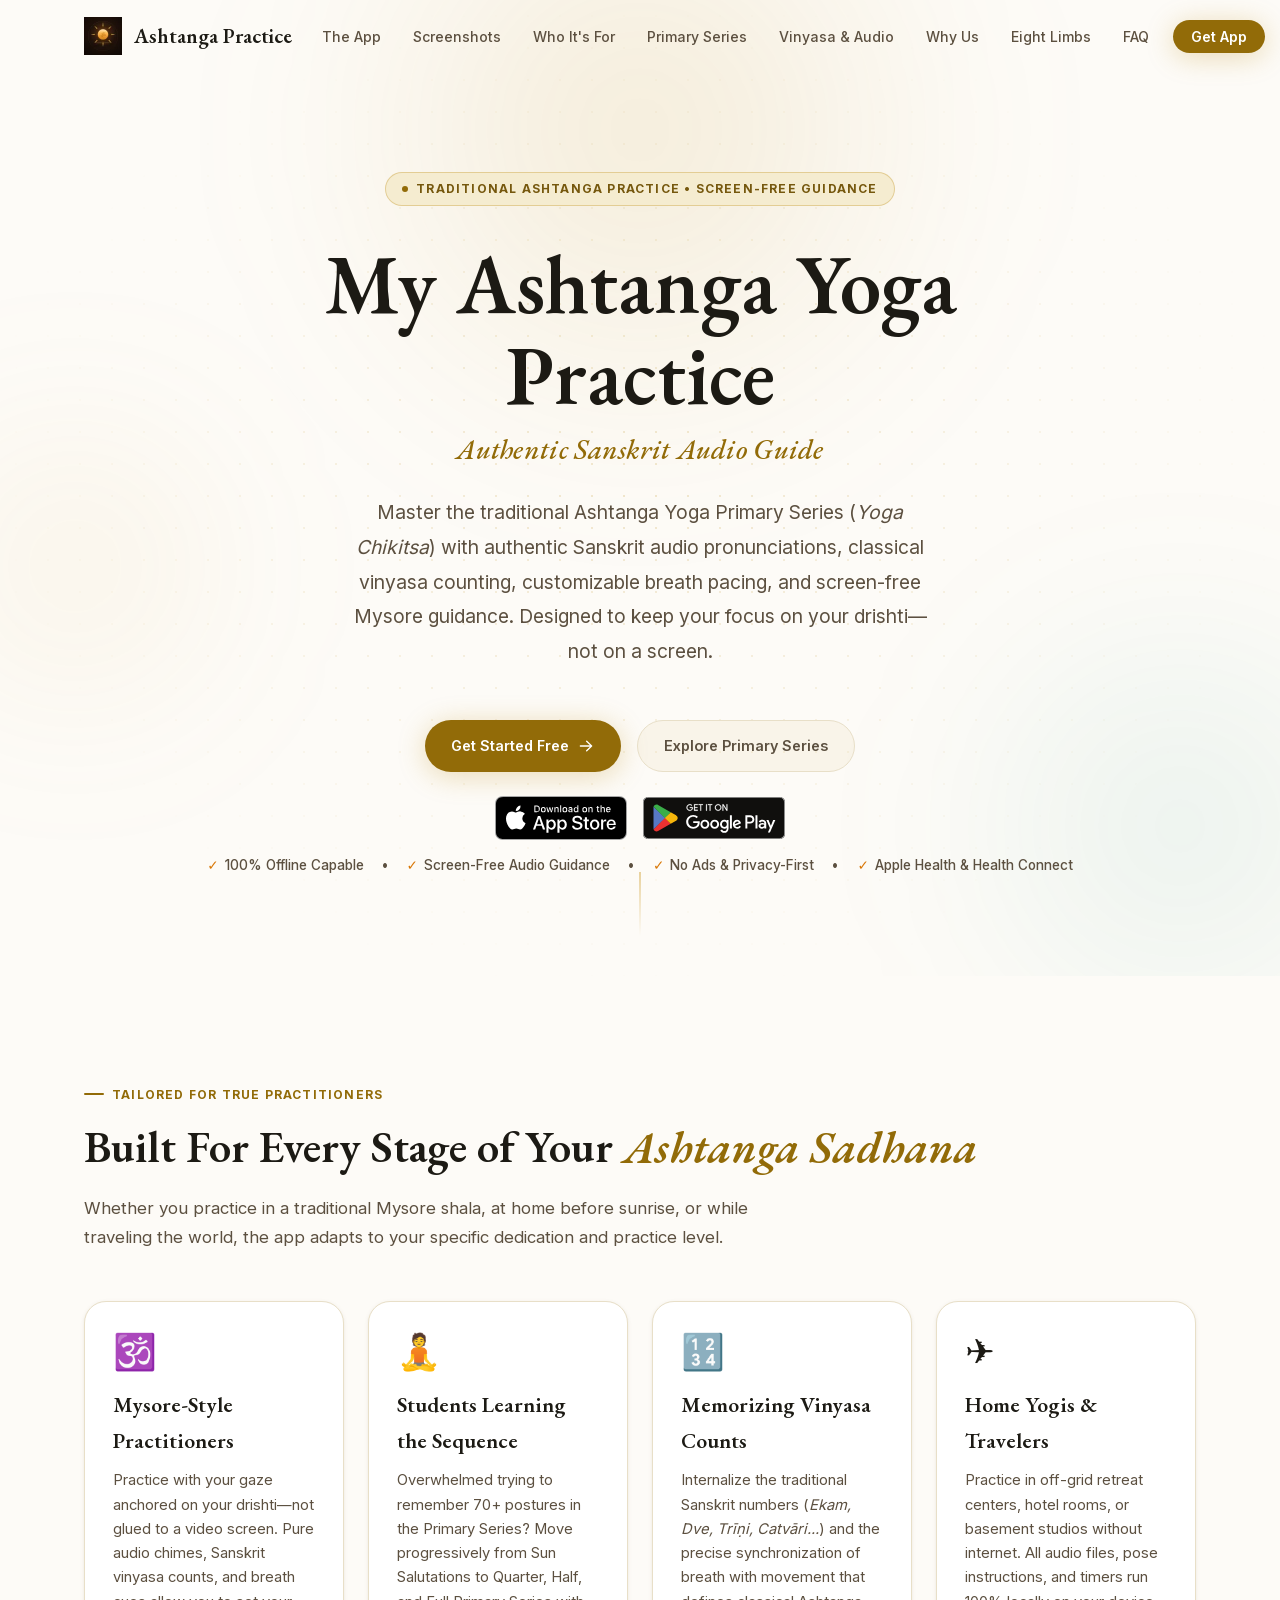
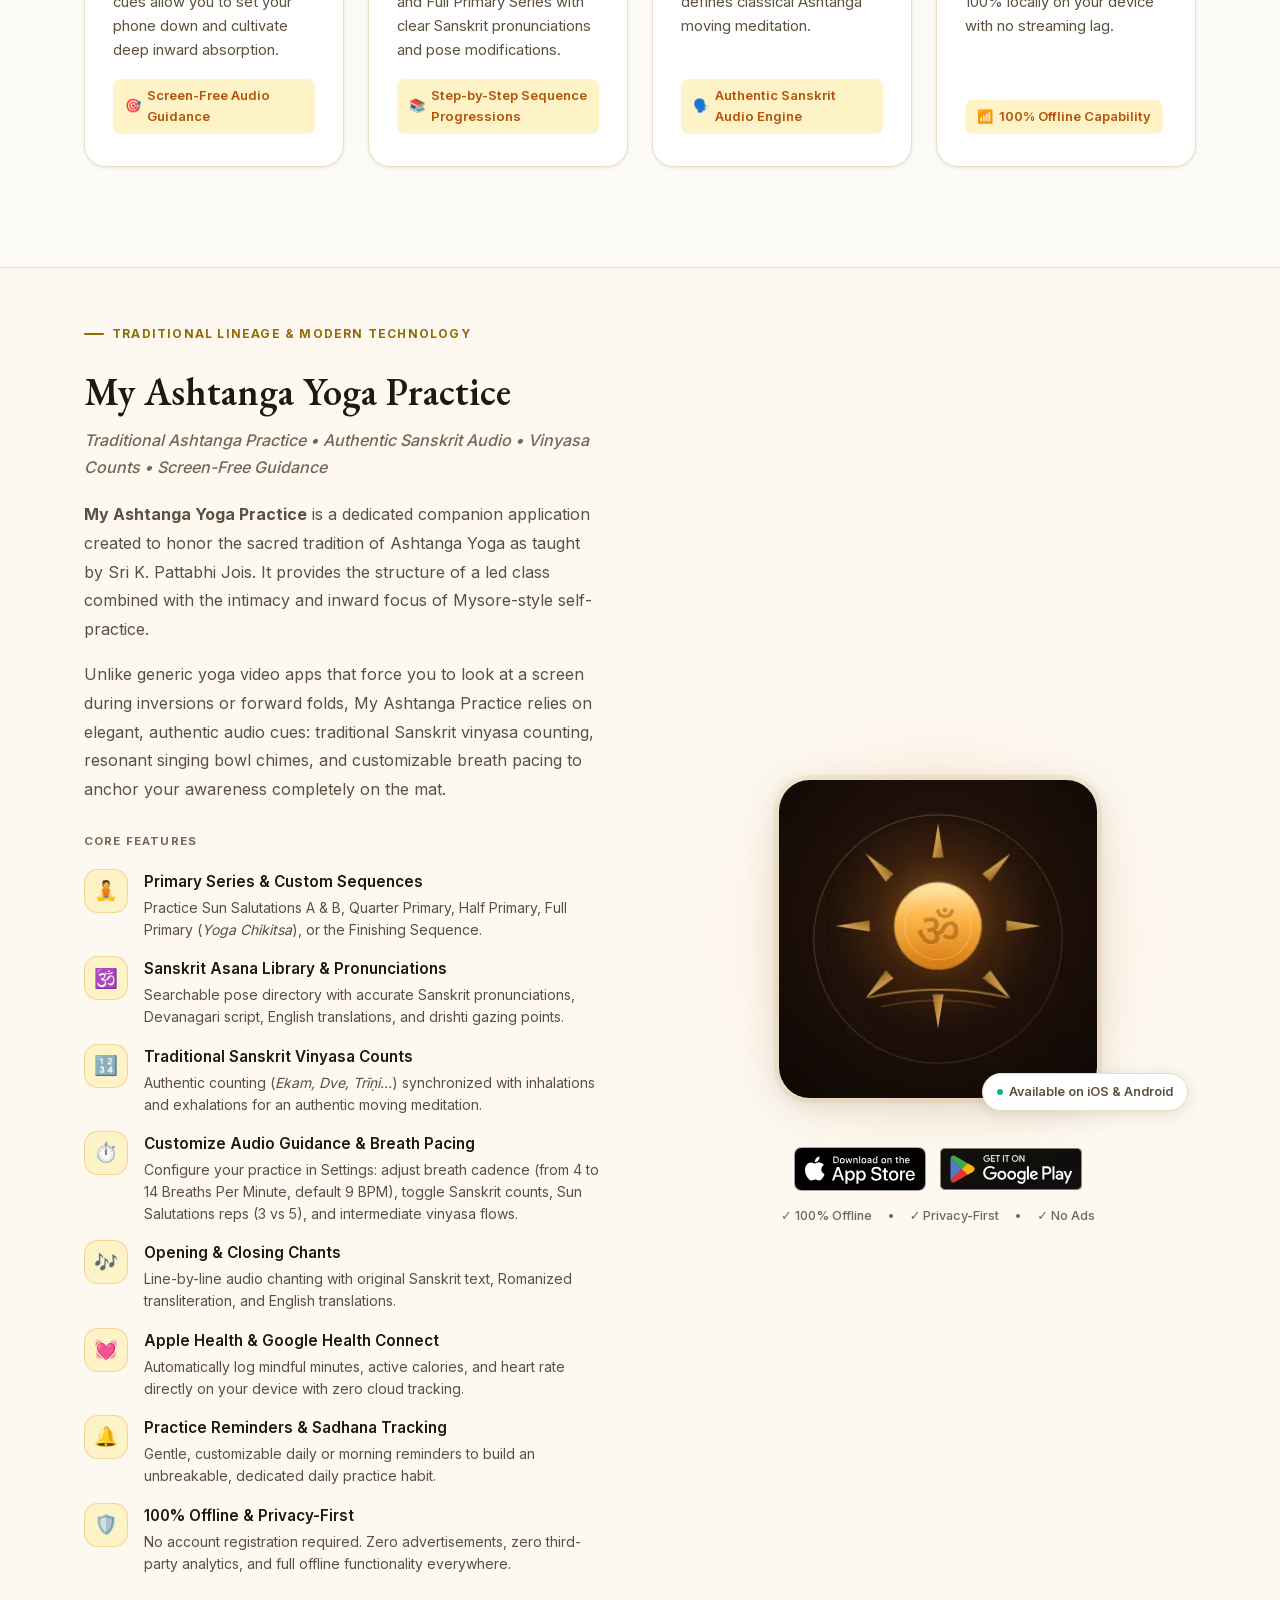
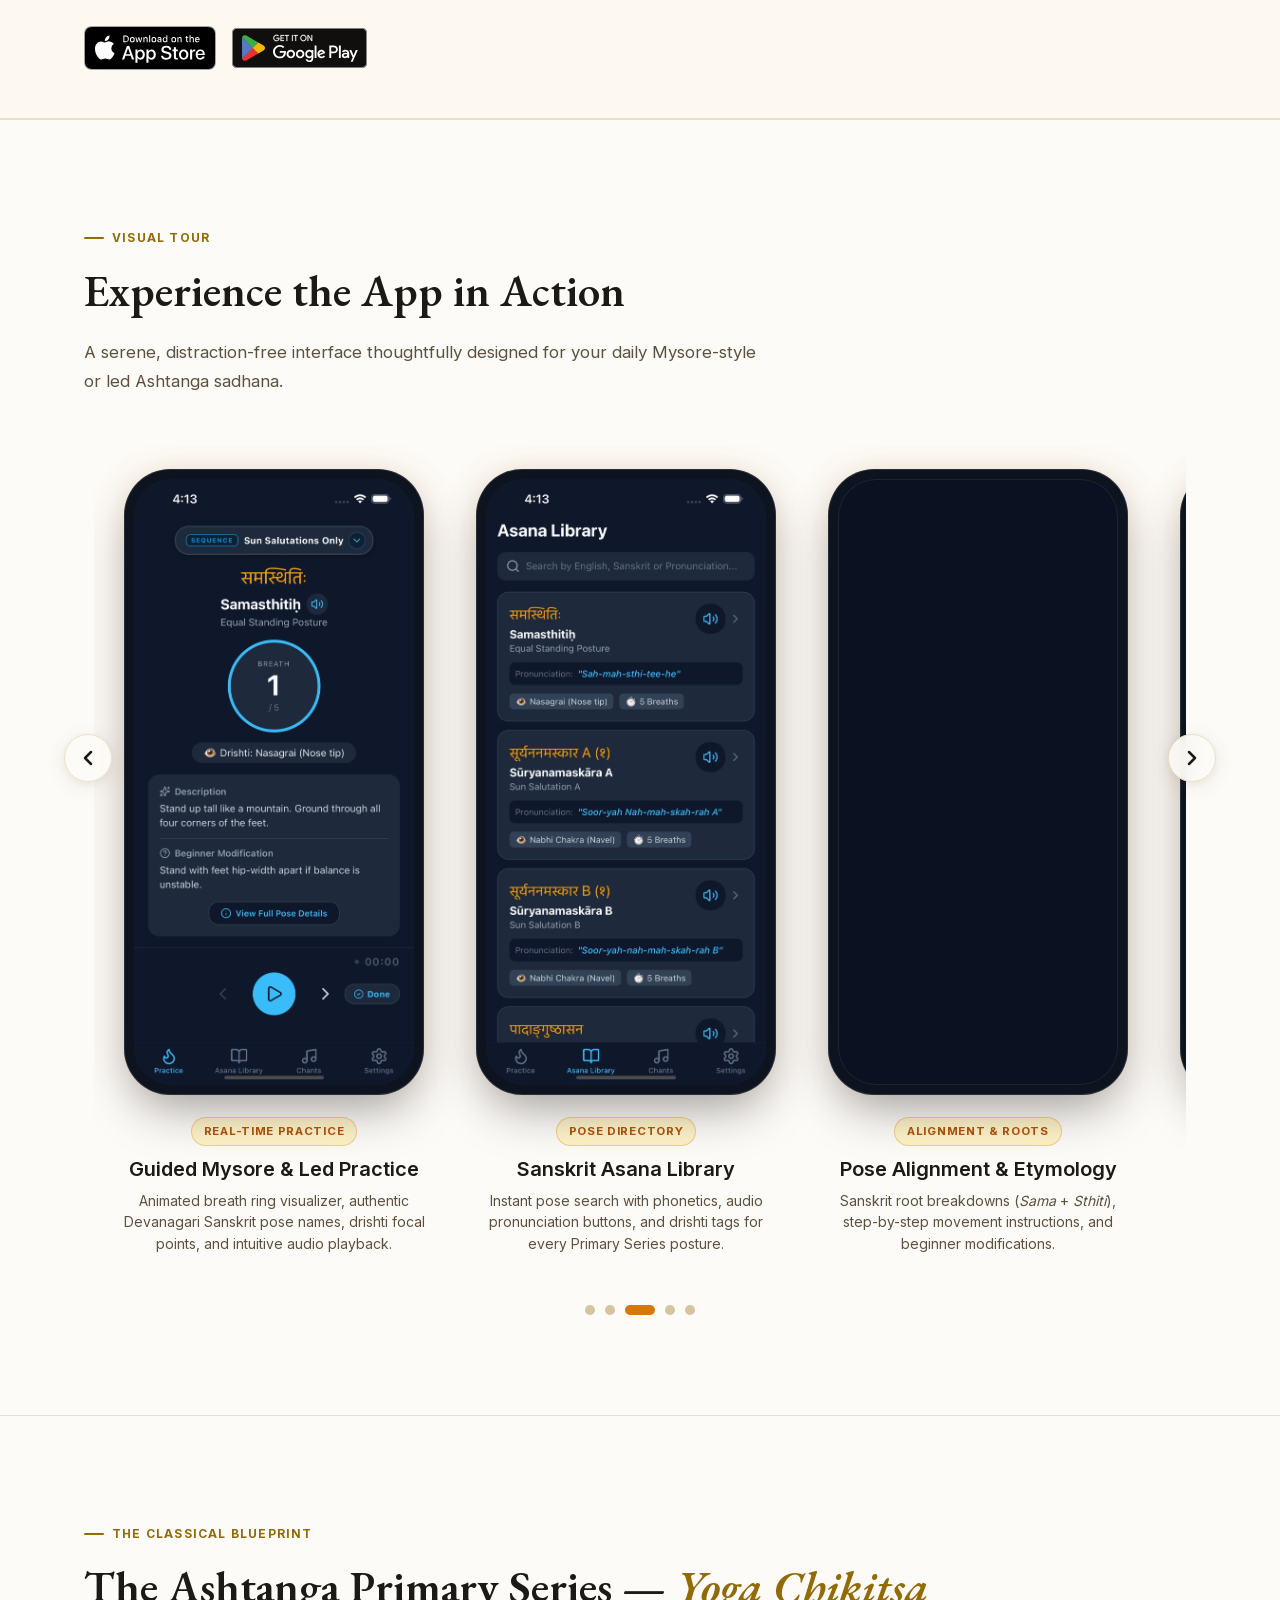
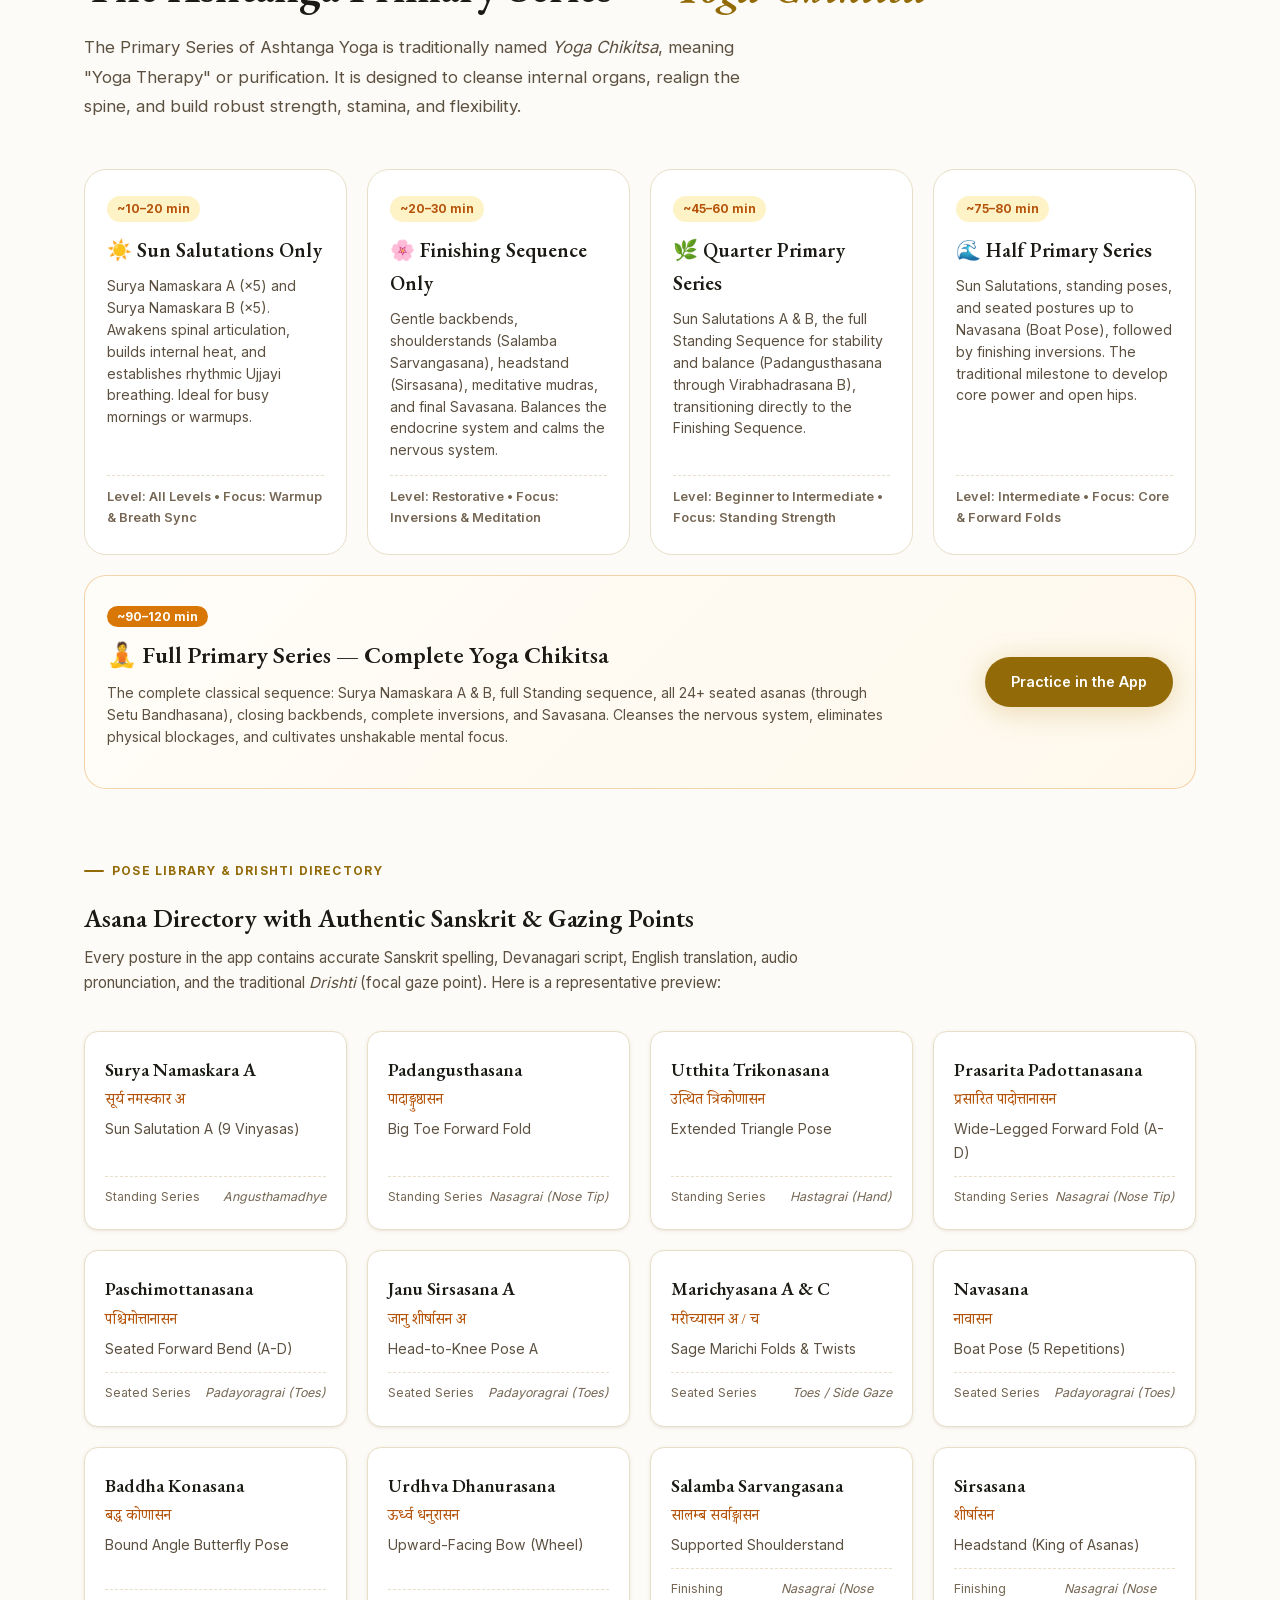
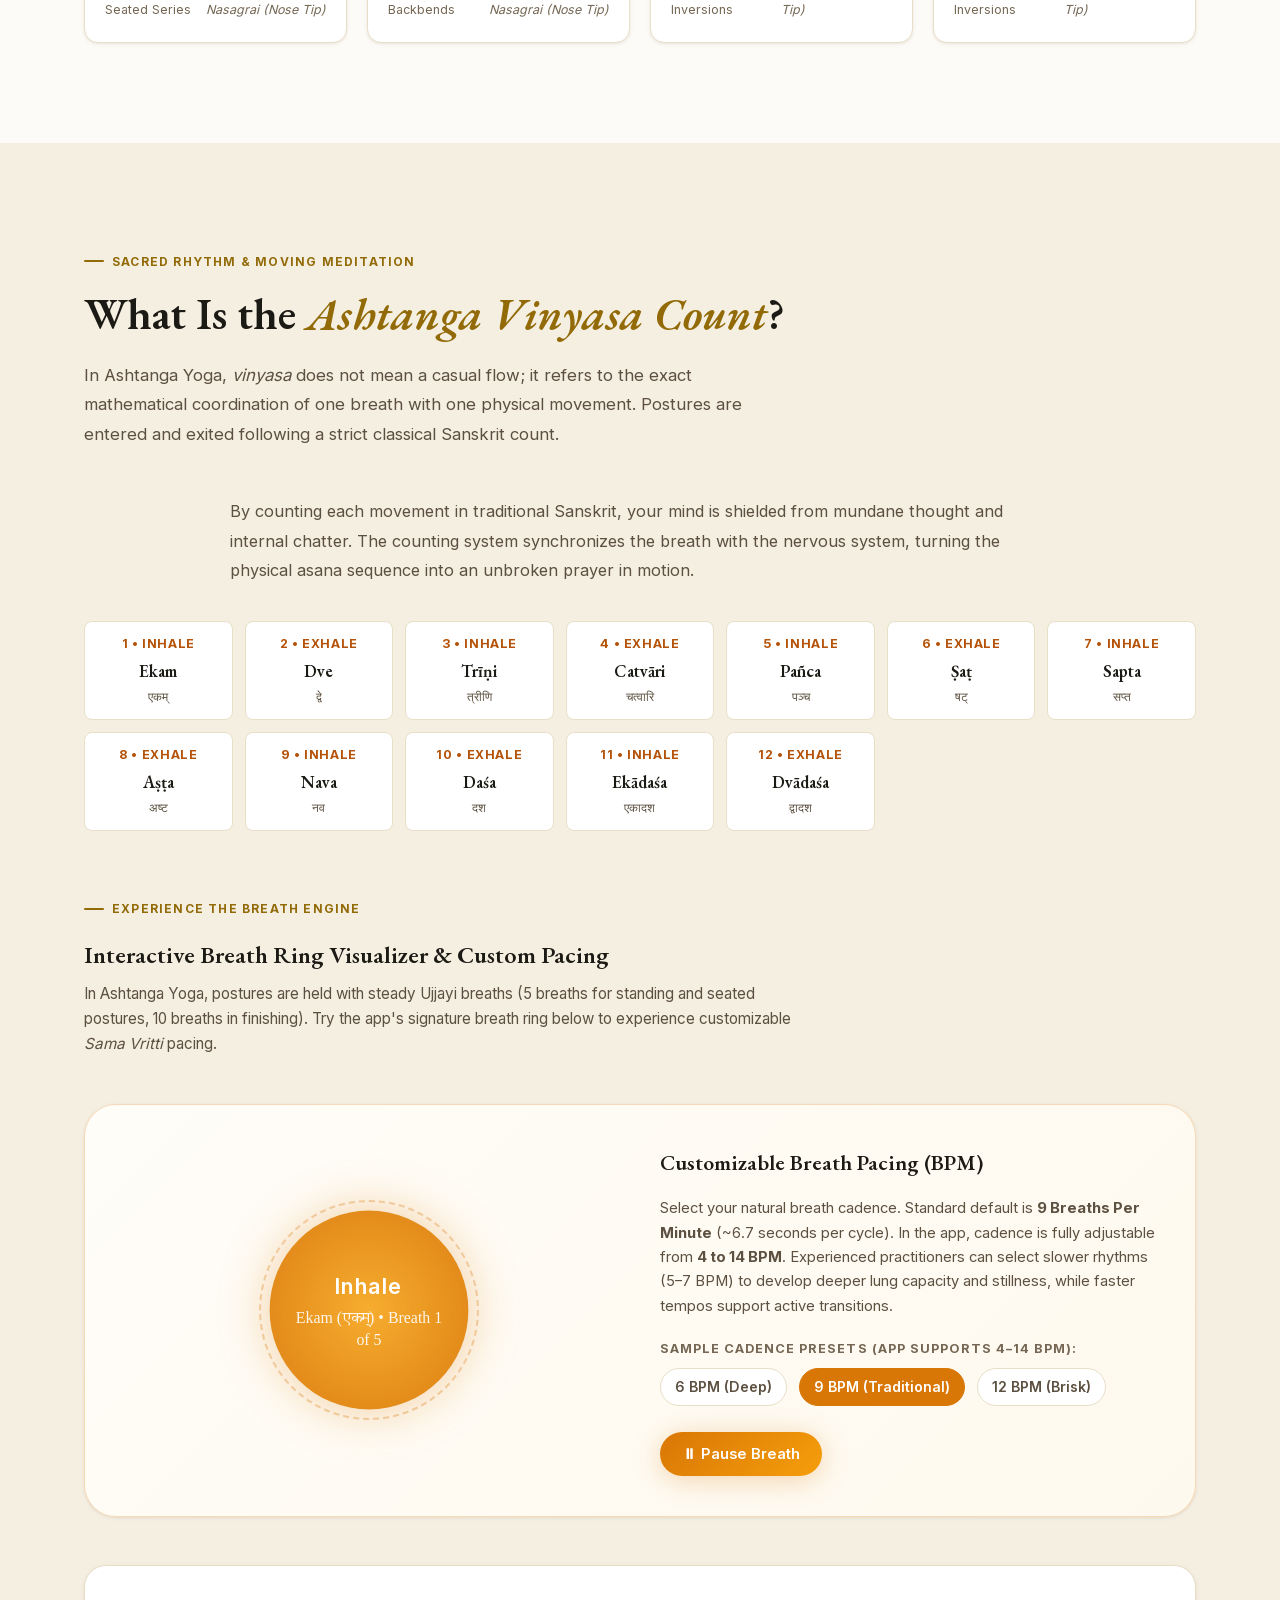
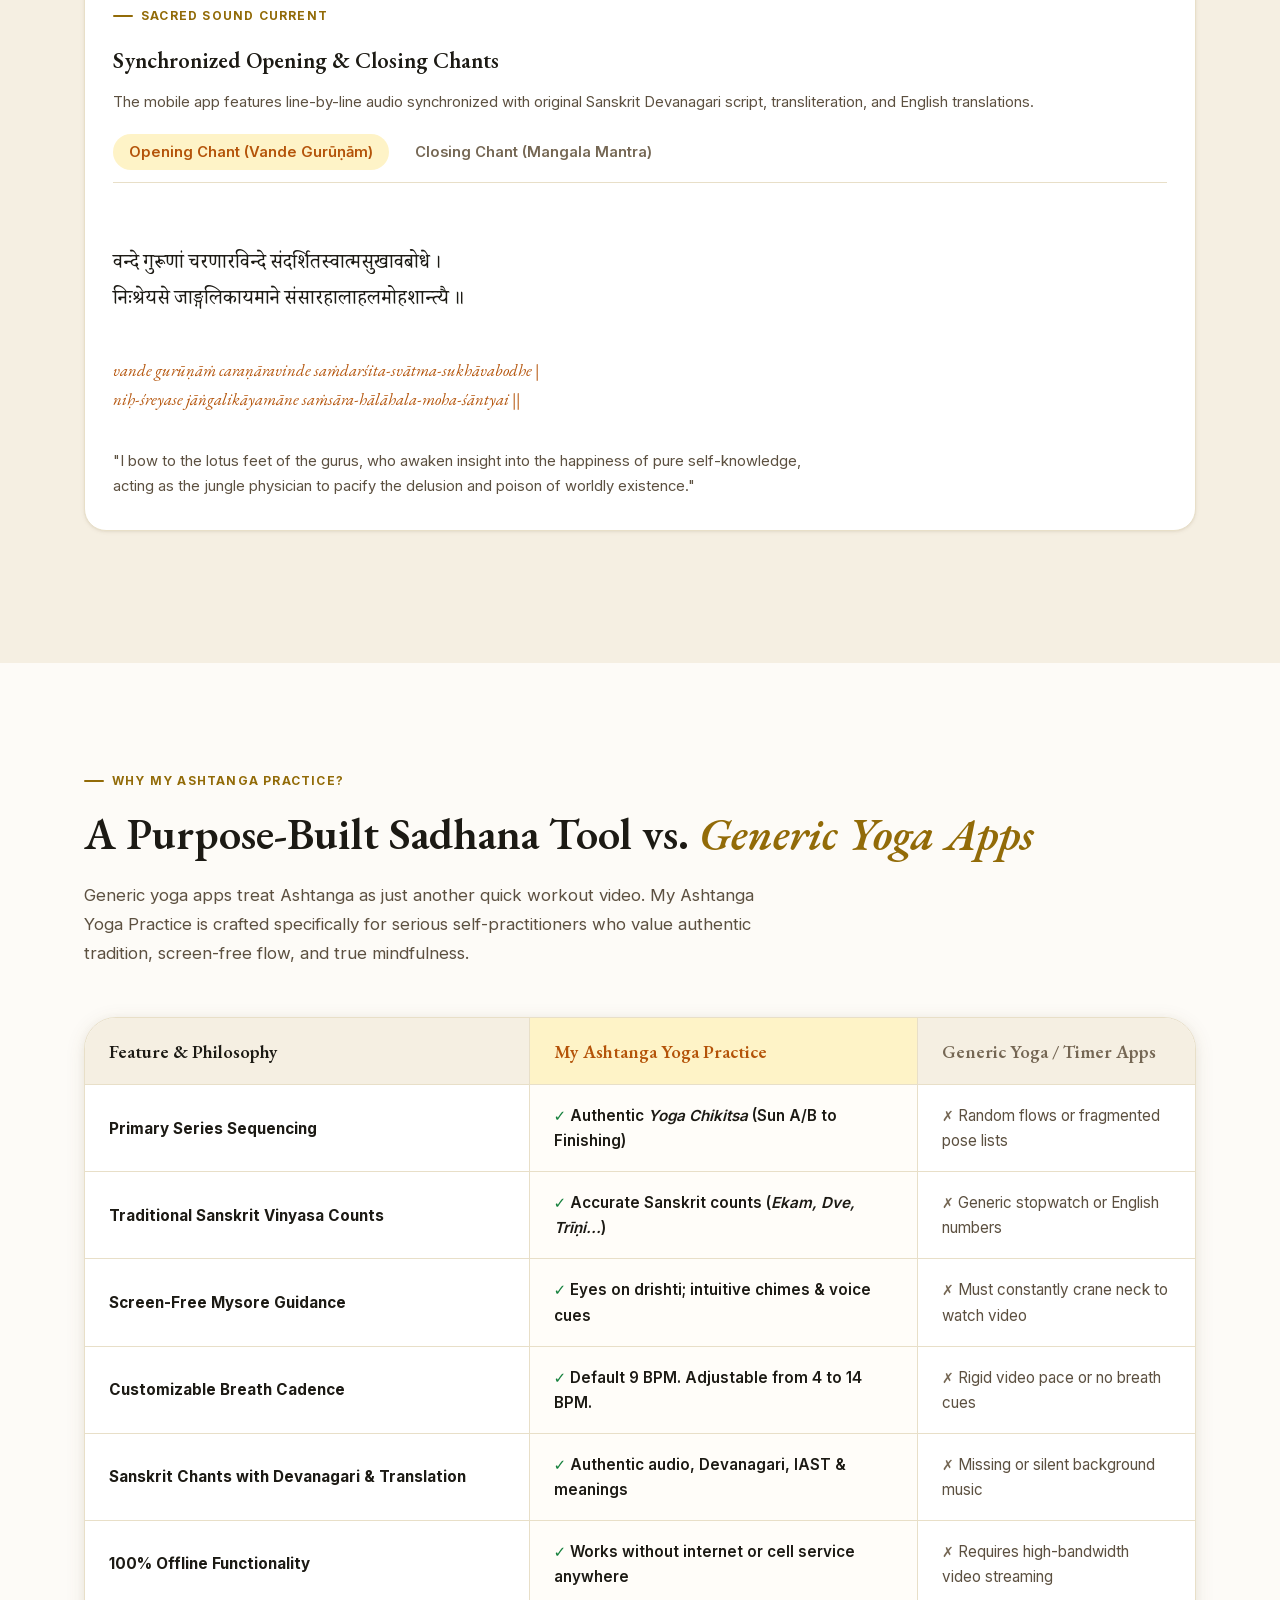
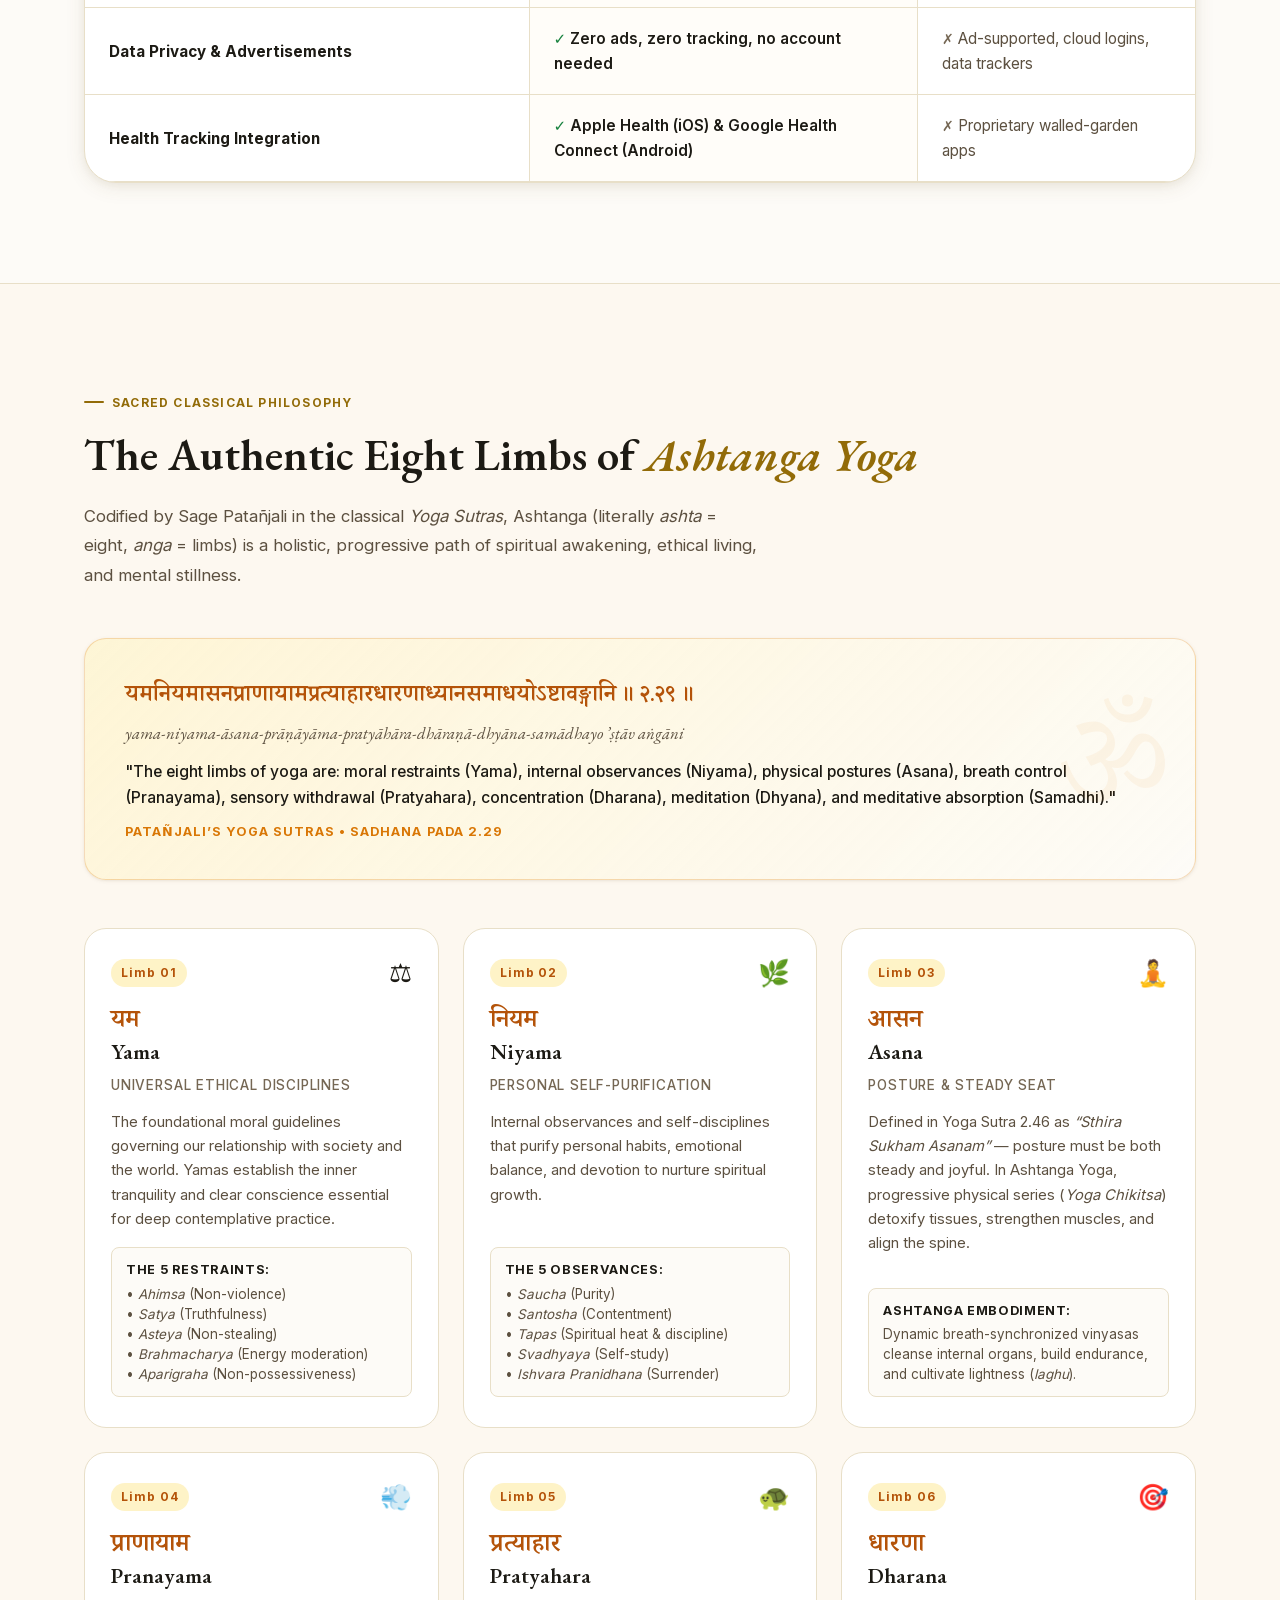
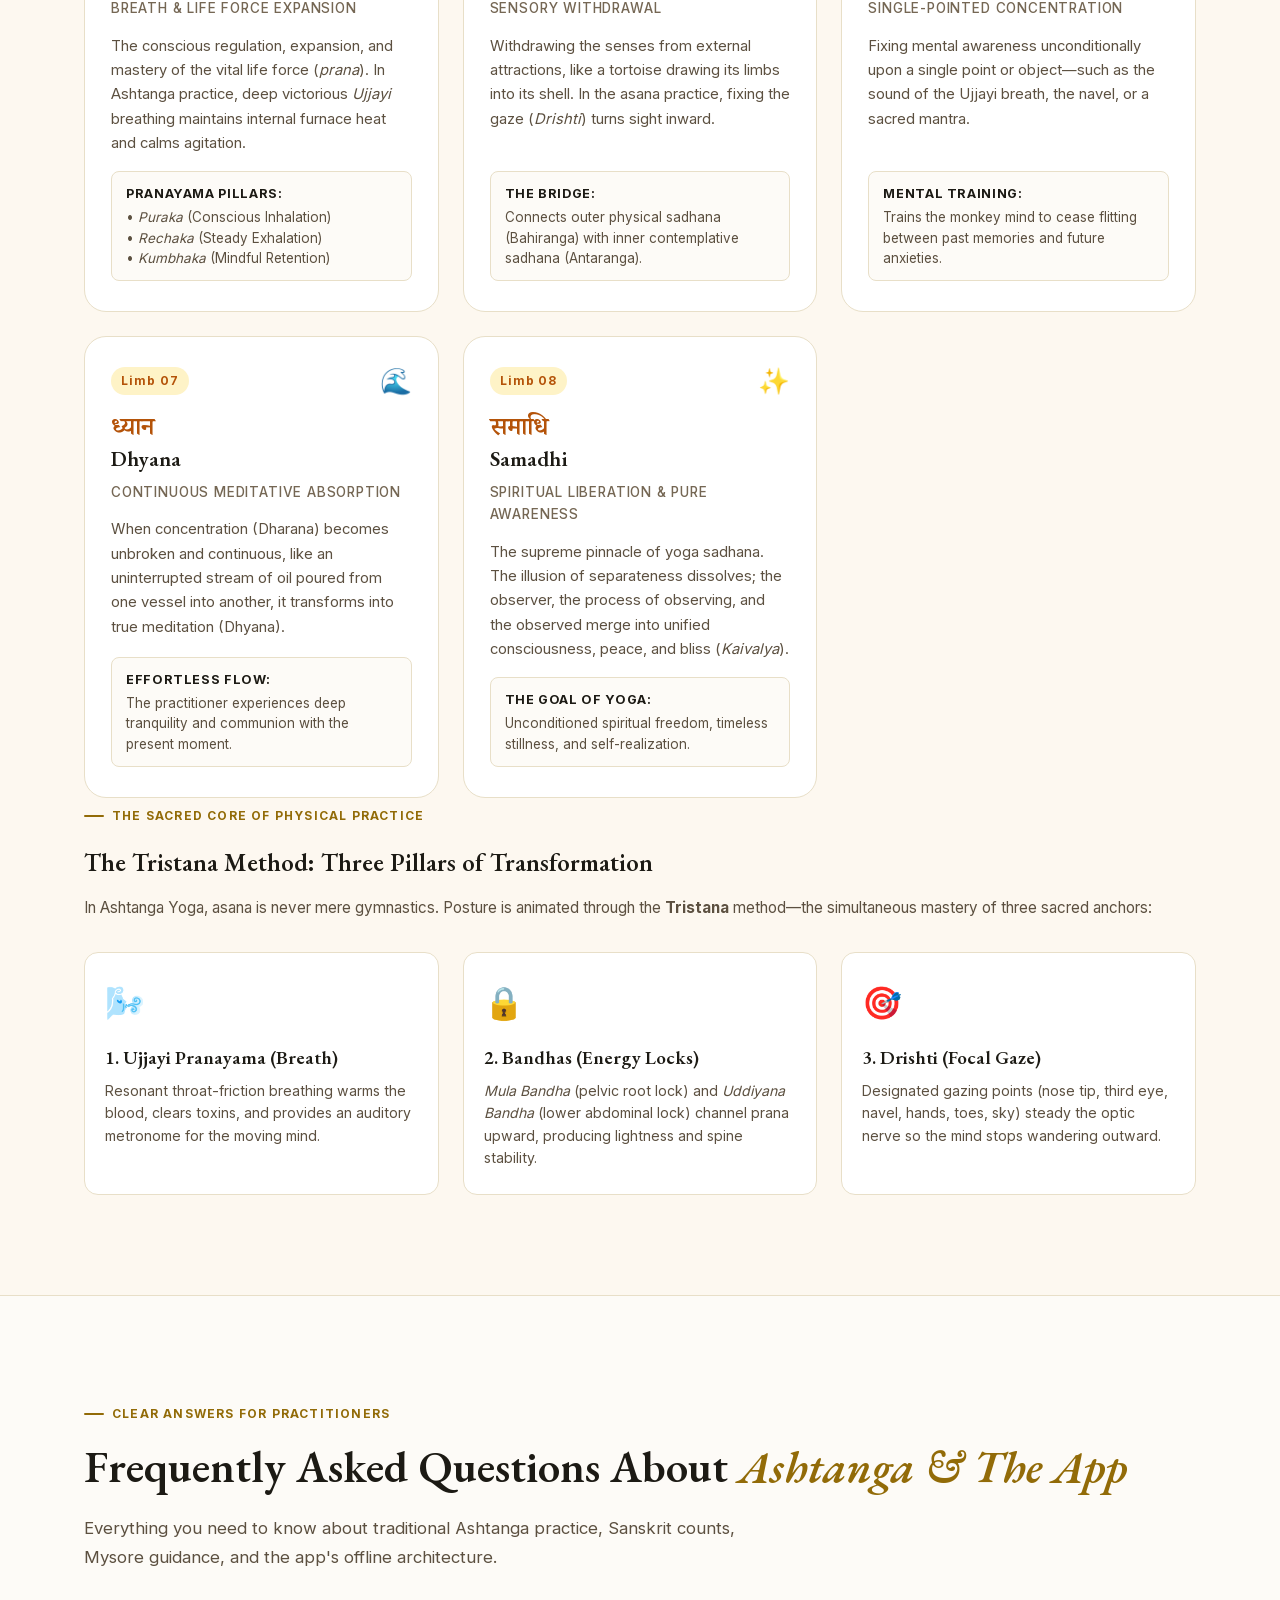
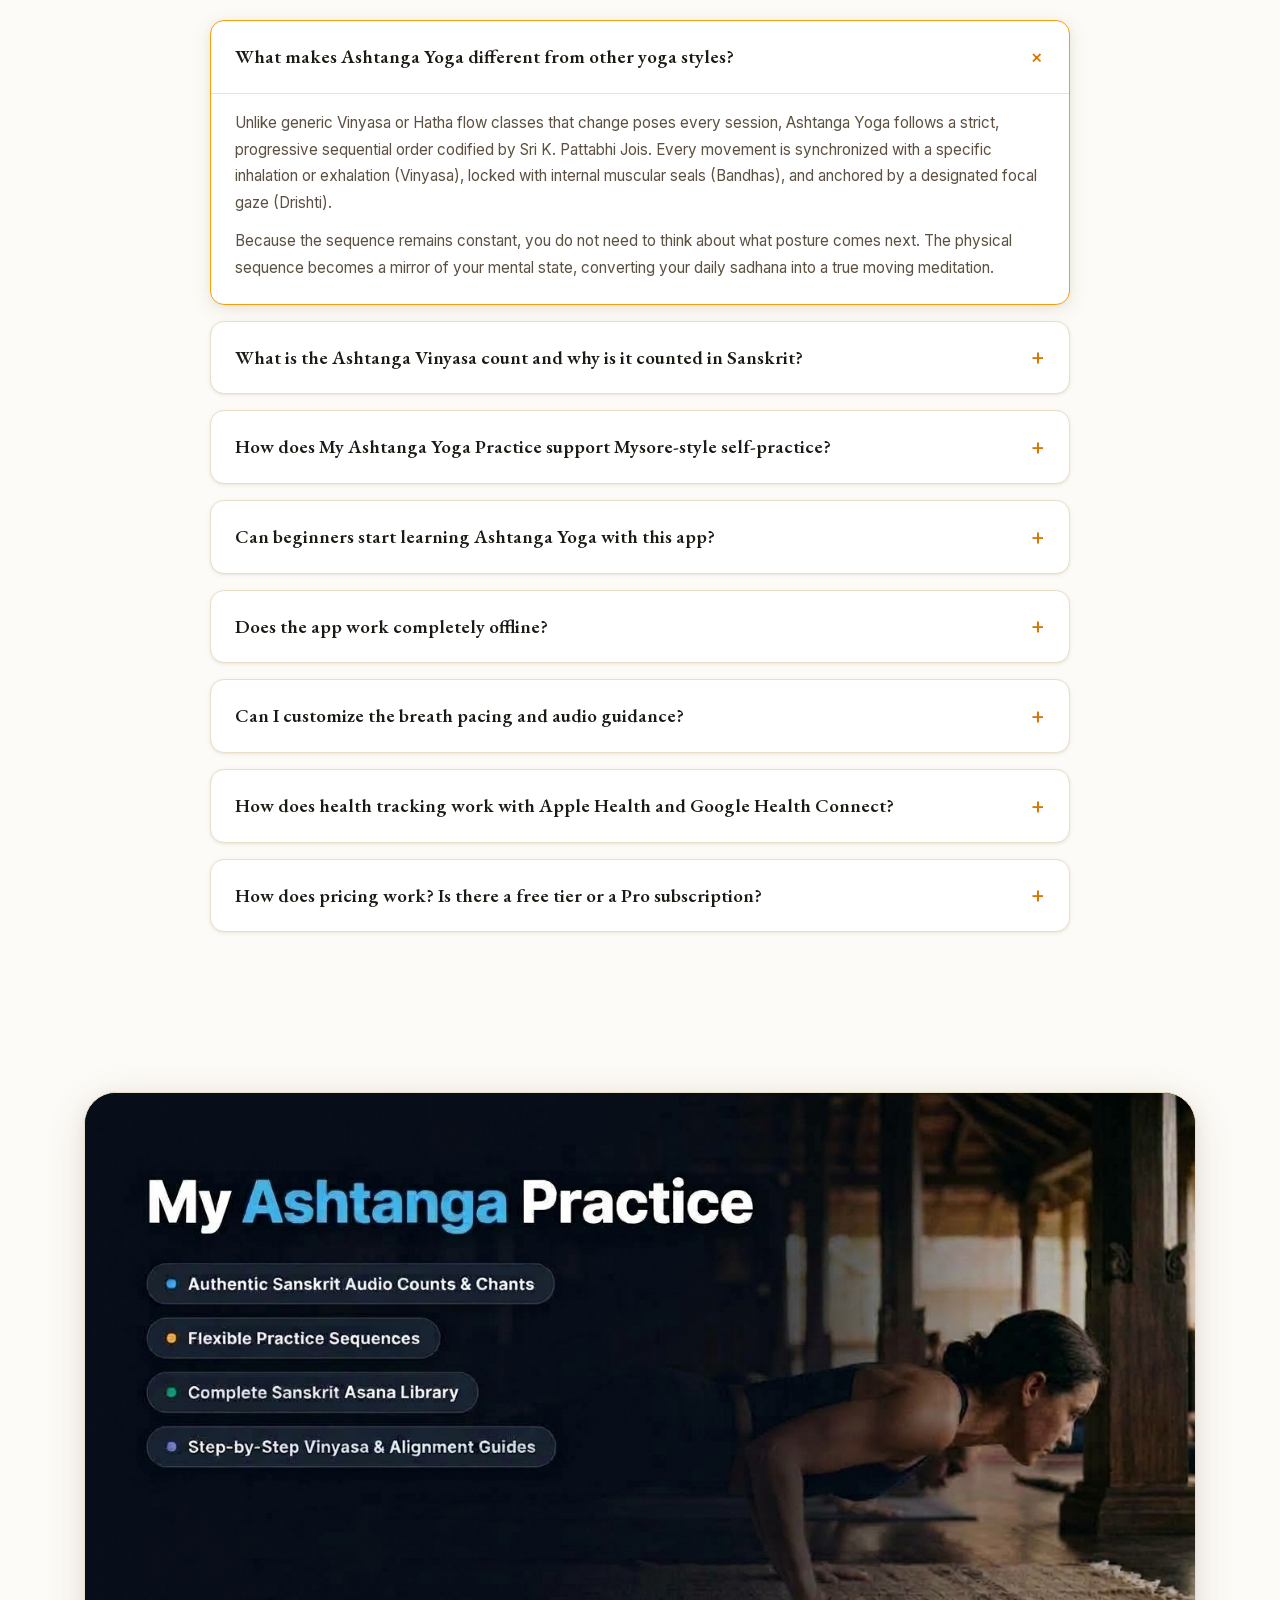
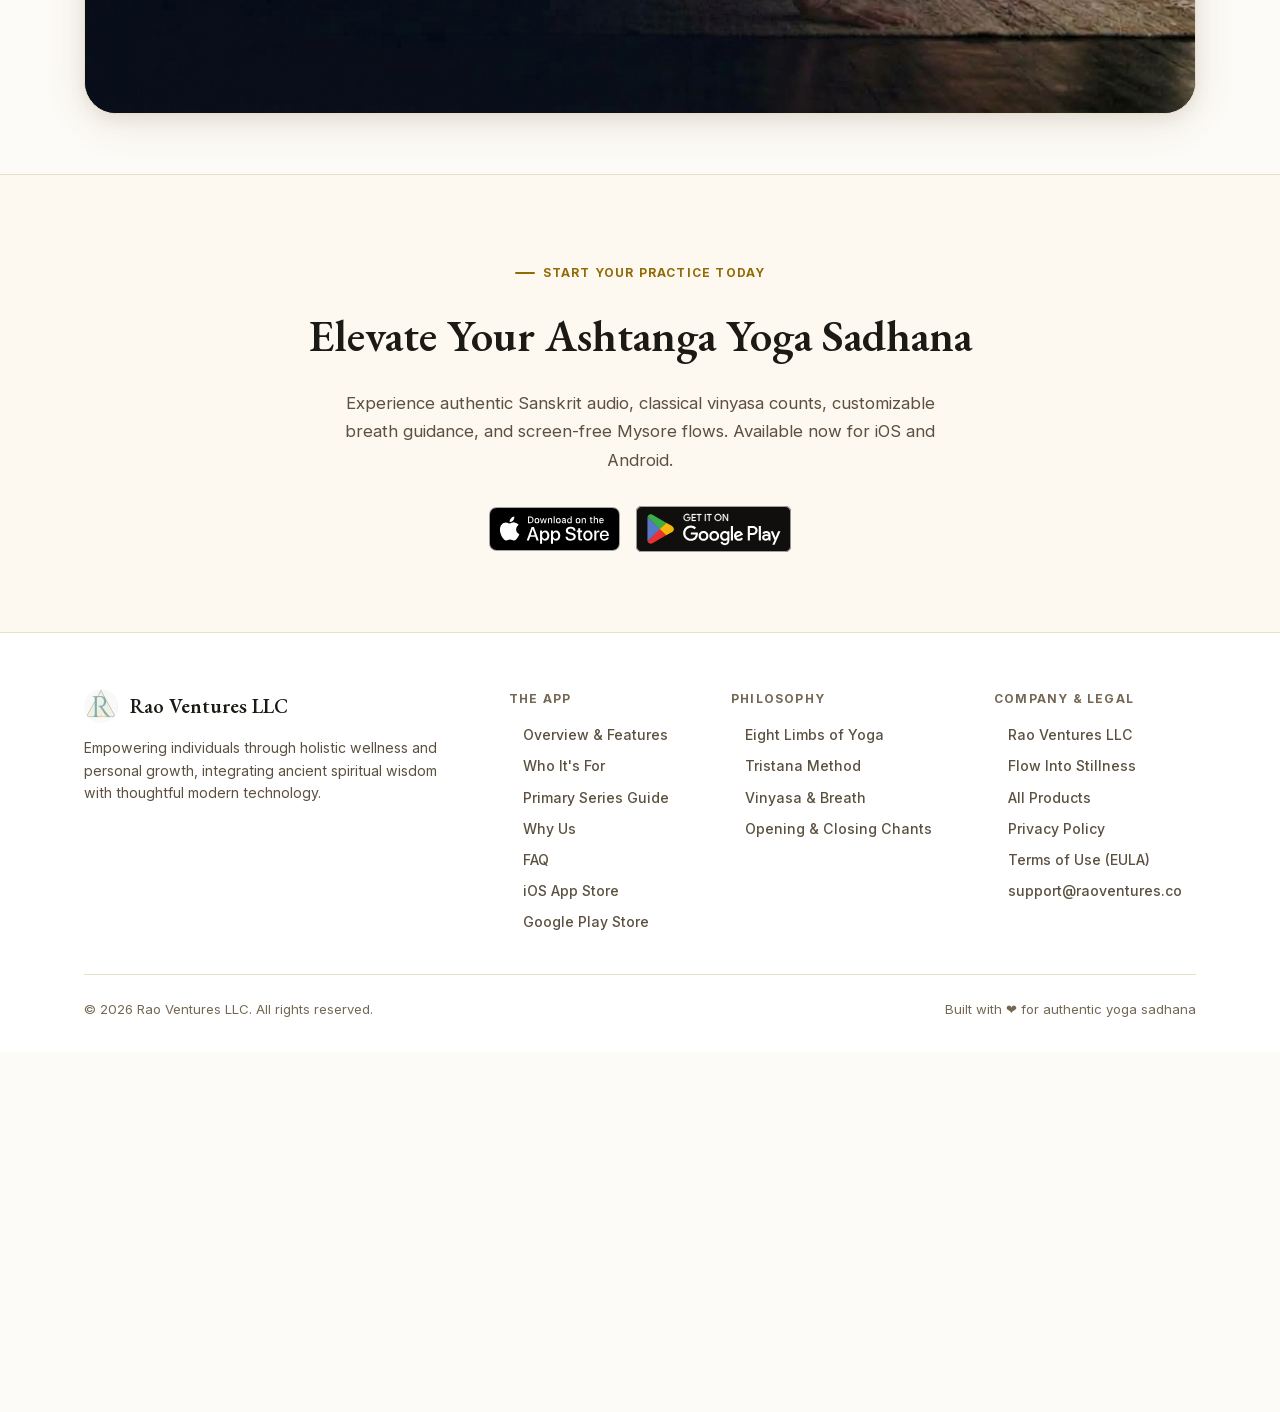
==== commit 76f10d08: "feat: add apple-app-site-association file for app linking support" ====
--- a/docs/index.html
+++ b/docs/index.html
@@ -4,6 +4,7 @@
 <head>
   <meta charset="UTF-8" />
   <meta name="viewport" content="width=device-width, initial-scale=1.0" />
+  <meta name="apple-itunes-app" content="app-id=6794335298, app-argument=https://ashtangapractice.com/" />
   <title>My Ashtanga Yoga Practice — Traditional Primary Series App with Sanskrit Audio &amp; Vinyasa Counts</title>
   <meta name="description"
     content="The definitive Ashtanga Yoga companion app for iOS and Android. Master the Primary Series (Yoga Chikitsa) with authentic Sanskrit audio, traditional vinyasa counts, customizable breath pacing, and screen-free Mysore guidance. 100% offline &amp; privacy-first." />
--- a/docs/styles.css
+++ b/docs/styles.css
@@ -1,27 +1,36 @@
 /* Self-hosted subsets; licenses are included in fonts/. */
 @font-face {
-  font-family: 'EB Garamond';
+  font-family: "EB Garamond";
   font-style: italic;
   font-weight: 400 600;
   font-display: optional;
-  src: url('fonts/eb-garamond-italic-latin.woff2') format('woff2');
-  unicode-range: U+0000-00FF, U+0131, U+0152-0153, U+02BB-02BC, U+02C6, U+02DA, U+02DC, U+0304, U+0308, U+0329, U+2000-206F, U+20AC, U+2122, U+2191, U+2193, U+2212, U+2215, U+FEFF, U+FFFD;
+  src: url("fonts/eb-garamond-italic-latin.woff2") format("woff2");
+  unicode-range:
+    U+0000-00FF, U+0131, U+0152-0153, U+02BB-02BC, U+02C6, U+02DA, U+02DC,
+    U+0304, U+0308, U+0329, U+2000-206F, U+20AC, U+2122, U+2191, U+2193, U+2212,
+    U+2215, U+FEFF, U+FFFD;
 }
 @font-face {
-  font-family: 'EB Garamond';
+  font-family: "EB Garamond";
   font-style: normal;
   font-weight: 400 700;
   font-display: optional;
-  src: url('fonts/eb-garamond-normal-latin.woff2') format('woff2');
-  unicode-range: U+0000-00FF, U+0131, U+0152-0153, U+02BB-02BC, U+02C6, U+02DA, U+02DC, U+0304, U+0308, U+0329, U+2000-206F, U+20AC, U+2122, U+2191, U+2193, U+2212, U+2215, U+FEFF, U+FFFD;
+  src: url("fonts/eb-garamond-normal-latin.woff2") format("woff2");
+  unicode-range:
+    U+0000-00FF, U+0131, U+0152-0153, U+02BB-02BC, U+02C6, U+02DA, U+02DC,
+    U+0304, U+0308, U+0329, U+2000-206F, U+20AC, U+2122, U+2191, U+2193, U+2212,
+    U+2215, U+FEFF, U+FFFD;
 }
 @font-face {
-  font-family: 'Inter';
+  font-family: "Inter";
   font-style: normal;
   font-weight: 300 700;
   font-display: optional;
-  src: url('fonts/inter-normal-latin.woff2') format('woff2');
-  unicode-range: U+0000-00FF, U+0131, U+0152-0153, U+02BB-02BC, U+02C6, U+02DA, U+02DC, U+0304, U+0308, U+0329, U+2000-206F, U+20AC, U+2122, U+2191, U+2193, U+2212, U+2215, U+FEFF, U+FFFD;
+  src: url("fonts/inter-normal-latin.woff2") format("woff2");
+  unicode-range:
+    U+0000-00FF, U+0131, U+0152-0153, U+02BB-02BC, U+02C6, U+02DA, U+02DC,
+    U+0304, U+0308, U+0329, U+2000-206F, U+20AC, U+2122, U+2191, U+2193, U+2212,
+    U+2215, U+FEFF, U+FFFD;
 }
 
 /* ═══════════════════════════════════════════════════════════════
@@ -32,52 +41,59 @@
 /* ── Design Tokens ─────────────────────────────────────────────── */
 :root {
   /* Gold palette (from Svastha) */
-  --gold: #B8860B;
-  --gold-light: #D4A843;
-  --gold-dark: #8B6914;
-  --gold-pale: #F5ECD0;
+  --gold: #926b08;
+  --gold-light: #d4a843;
+  --gold-dark: #76580e;
+  --gold-pale: #f5ecd0;
   --gold-glow: rgba(184, 134, 11, 0.15);
 
   /* Teal palette (from Flow Into Stillness) */
-  --teal: #0D9488;
-  --teal-light: #14B8A6;
-  --teal-dark: #0F766E;
-  --teal-pale: #F0FDFB;
+  --teal: #0d9488;
+  --teal-light: #14b8a6;
+  --teal-dark: #0f766e;
+  --teal-pale: #f0fdfb;
   --teal-glow: rgba(13, 148, 136, 0.12);
 
   /* Amber/Terracotta palette (from My Ashtanga Practice) */
-  --amber: #D97706;
-  --amber-light: #F59E0B;
-  --amber-dark: #B45309;
-  --amber-pale: #FEF3C7;
+  --amber: #d97706;
+  --amber-light: #f59e0b;
+  --amber-dark: #b45309;
+  --amber-pale: #fef3c7;
   --amber-glow: rgba(217, 119, 6, 0.15);
 
   /* Warm neutrals */
-  --cream: #FDFBF7;
-  --cream-dark: #F5EFE2;
-  --cream-mid: #EDE4D0;
-  --surface: #FFFFFF;
-  --surface-warm: #FDF8F0;
+  --cream: #fdfbf7;
+  --cream-dark: #f5efe2;
+  --cream-mid: #ede4d0;
+  --surface: #ffffff;
+  --surface-warm: #fdf8f0;
 
   /* Text */
-  --text: #1C1A14;
-  --text-sec: #5C5040;
-  --text-tert: #9E8E78;
+  --text: #1c1a14;
+  --text-sec: #5c5040;
+  --text-tert: #756754;
 
   /* Borders */
-  --border: #E8DFC8;
-  --border-hover: #D4C4A0;
+  --border: #e8dfc8;
+  --border-hover: #d4c4a0;
 
   /* Gradients */
   --grad-gold: linear-gradient(135deg, var(--gold) 0%, var(--gold-light) 100%);
   --grad-teal: linear-gradient(135deg, var(--teal) 0%, var(--teal-light) 100%);
-  --grad-amber: linear-gradient(135deg, var(--amber) 0%, var(--amber-light) 100%);
-  --grad-warm: linear-gradient(135deg, #B8860B 0%, #D4A843 50%, #0D9488 100%);
+  --grad-amber: linear-gradient(
+    135deg,
+    var(--amber) 0%,
+    var(--amber-light) 100%
+  );
+  --grad-warm: linear-gradient(135deg, #b8860b 0%, #d4a843 50%, #0d9488 100%);
 
   /* Shadows */
-  --shadow-sm: 0 1px 4px rgba(100, 80, 40, 0.08), 0 1px 2px rgba(100, 80, 40, 0.05);
-  --shadow-md: 0 4px 20px rgba(100, 80, 40, 0.10), 0 2px 8px rgba(100, 80, 40, 0.06);
-  --shadow-lg: 0 8px 40px rgba(100, 80, 40, 0.14), 0 4px 16px rgba(100, 80, 40, 0.08);
+  --shadow-sm:
+    0 1px 4px rgba(100, 80, 40, 0.08), 0 1px 2px rgba(100, 80, 40, 0.05);
+  --shadow-md:
+    0 4px 20px rgba(100, 80, 40, 0.1), 0 2px 8px rgba(100, 80, 40, 0.06);
+  --shadow-lg:
+    0 8px 40px rgba(100, 80, 40, 0.14), 0 4px 16px rgba(100, 80, 40, 0.08);
   --shadow-gold: 0 4px 28px rgba(184, 134, 11, 0.28);
   --shadow-teal: 0 4px 28px rgba(13, 148, 136, 0.28);
   --shadow-amber: 0 4px 28px rgba(217, 119, 6, 0.28);
@@ -90,8 +106,8 @@
   --radius-full: 9999px;
 
   /* Typography */
-  --font-sans: 'EB Garamond', Georgia, serif;
-  --font-ui: 'Inter', system-ui, sans-serif;
+  --font-sans: "EB Garamond", Georgia, serif;
+  --font-ui: "Inter", system-ui, sans-serif;
 
   /* Motion */
   --ease: cubic-bezier(0.4, 0, 0.2, 1);
@@ -177,7 +193,7 @@
 }
 
 .section-label::before {
-  content: '';
+  content: "";
   display: block;
   width: 20px;
   height: 2px;
@@ -293,7 +309,9 @@
 .play-store-badge {
   display: inline-flex;
   align-items: center;
-  transition: transform var(--dur) var(--ease), filter var(--dur) var(--ease);
+  transition:
+    transform var(--dur) var(--ease),
+    filter var(--dur) var(--ease);
 }
 
 .app-store-badge:hover,
@@ -471,7 +489,9 @@
 .reveal {
   opacity: 1;
   transform: none;
-  transition: opacity 0.65s var(--ease), transform 0.65s var(--ease);
+  transition:
+    opacity 0.65s var(--ease),
+    transform 0.65s var(--ease);
 }
 
 /* Only offscreen elements opt into animation after JS observes them. */
@@ -523,7 +543,11 @@
   left: 0;
   right: 0;
   z-index: 1000;
-  transition: background var(--dur) var(--ease), border-color var(--dur) var(--ease), backdrop-filter var(--dur) var(--ease), box-shadow var(--dur) var(--ease);
+  transition:
+    background var(--dur) var(--ease),
+    border-color var(--dur) var(--ease),
+    backdrop-filter var(--dur) var(--ease),
+    box-shadow var(--dur) var(--ease);
 }
 
 #navbar.scrolled {
@@ -599,7 +623,9 @@
   color: var(--text-sec);
   padding: 7px 14px;
   border-radius: var(--radius-full);
-  transition: color var(--dur), background var(--dur);
+  transition:
+    color var(--dur),
+    background var(--dur);
   white-space: nowrap;
 }
 
@@ -618,7 +644,10 @@
   padding: 8px 18px;
   border-radius: var(--radius-full);
   box-shadow: var(--shadow-gold);
-  transition: background var(--dur), transform var(--dur), box-shadow var(--dur);
+  transition:
+    background var(--dur),
+    transform var(--dur),
+    box-shadow var(--dur);
   margin-left: 6px;
   white-space: nowrap;
   flex-shrink: 0;
@@ -664,7 +693,9 @@
   background: transparent;
   border: 1px solid var(--border);
   cursor: pointer;
-  transition: background var(--dur), border-color var(--dur);
+  transition:
+    background var(--dur),
+    border-color var(--dur);
   margin-left: auto;
 }
 
@@ -705,7 +736,9 @@
   color: var(--text);
   padding: 13px 0;
   border-bottom: 1px solid var(--border);
-  transition: color var(--dur), padding-left var(--dur);
+  transition:
+    color var(--dur),
+    padding-left var(--dur);
   display: flex;
   align-items: center;
   justify-content: space-between;
@@ -732,7 +765,9 @@
   border-radius: var(--radius-full);
   margin-top: 14px;
   box-shadow: var(--shadow-gold);
-  transition: background var(--dur), transform var(--dur);
+  transition:
+    background var(--dur),
+    transform var(--dur);
 }
 
 .nav-mobile-cta:hover {
@@ -770,7 +805,11 @@
 .hero-orb-1 {
   width: 700px;
   height: 700px;
-  background: radial-gradient(circle, rgba(184, 134, 11, 0.14) 0%, transparent 70%);
+  background: radial-gradient(
+    circle,
+    rgba(184, 134, 11, 0.14) 0%,
+    transparent 70%
+  );
   top: -220px;
   left: 50%;
   transform: translateX(-50%);
@@ -780,7 +819,11 @@
 .hero-orb-2 {
   width: 500px;
   height: 500px;
-  background: radial-gradient(circle, rgba(13, 148, 136, 0.10) 0%, transparent 70%);
+  background: radial-gradient(
+    circle,
+    rgba(13, 148, 136, 0.1) 0%,
+    transparent 70%
+  );
   bottom: -100px;
   right: -150px;
   animation: float-orb-2 12s ease-in-out infinite;
@@ -789,14 +832,17 @@
 .hero-orb-3 {
   width: 350px;
   height: 350px;
-  background: radial-gradient(circle, rgba(212, 168, 67, 0.12) 0%, transparent 70%);
+  background: radial-gradient(
+    circle,
+    rgba(212, 168, 67, 0.12) 0%,
+    transparent 70%
+  );
   top: 40%;
   left: -100px;
   animation: float-orb-3 9s ease-in-out infinite;
 }
 
 @keyframes float-orb {
-
   0%,
   100% {
     transform: translateX(-50%) translateY(0);
@@ -808,7 +854,6 @@
 }
 
 @keyframes float-orb-2 {
-
   0%,
   100% {
     transform: translateY(0);
@@ -820,7 +865,6 @@
 }
 
 @keyframes float-orb-3 {
-
   0%,
   100% {
     transform: translateY(0);
@@ -835,9 +879,17 @@
 .hero-grid {
   position: absolute;
   inset: 0;
-  background-image: radial-gradient(circle, rgba(184, 134, 11, 0.18) 1px, transparent 1px);
+  background-image: radial-gradient(
+    circle,
+    rgba(184, 134, 11, 0.18) 1px,
+    transparent 1px
+  );
   background-size: 32px 32px;
-  mask-image: radial-gradient(ellipse 80% 80% at 50% 50%, black 0%, transparent 65%);
+  mask-image: radial-gradient(
+    ellipse 80% 80% at 50% 50%,
+    black 0%,
+    transparent 65%
+  );
 }
 
 .hero-content {
@@ -873,7 +925,6 @@
 }
 
 @keyframes pulse-dot {
-
   0%,
   100% {
     opacity: 1;
@@ -1140,7 +1191,10 @@
   background: var(--surface);
   border: 1px solid var(--border);
   overflow: hidden;
-  transition: transform var(--dur) var(--ease), border-color var(--dur), box-shadow var(--dur);
+  transition:
+    transform var(--dur) var(--ease),
+    border-color var(--dur),
+    box-shadow var(--dur);
 }
 
 .product-card:hover {
@@ -1165,15 +1219,27 @@
 }
 
 .product-card-glow-svastha {
-  background: radial-gradient(ellipse 80% 60% at 50% 0%, rgba(184, 134, 11, 0.10) 0%, transparent 70%);
+  background: radial-gradient(
+    ellipse 80% 60% at 50% 0%,
+    rgba(184, 134, 11, 0.1) 0%,
+    transparent 70%
+  );
 }
 
 .product-card-glow-flow {
-  background: radial-gradient(ellipse 80% 60% at 50% 0%, rgba(13, 148, 136, 0.10) 0%, transparent 70%);
+  background: radial-gradient(
+    ellipse 80% 60% at 50% 0%,
+    rgba(13, 148, 136, 0.1) 0%,
+    transparent 70%
+  );
 }
 
 .product-card-glow-ashtanga {
-  background: radial-gradient(ellipse 80% 60% at 50% 0%, rgba(217, 119, 6, 0.12) 0%, transparent 70%);
+  background: radial-gradient(
+    ellipse 80% 60% at 50% 0%,
+    rgba(217, 119, 6, 0.12) 0%,
+    transparent 70%
+  );
 }
 
 .product-card-inner {
@@ -1316,7 +1382,9 @@
   color: var(--gold);
   margin-top: 8px;
   padding: 10px 0;
-  transition: gap var(--dur), color var(--dur);
+  transition:
+    gap var(--dur),
+    color var(--dur);
   border-top: 1px solid var(--border);
 }
 
@@ -1378,7 +1446,11 @@
   position: absolute;
   width: 600px;
   height: 600px;
-  background: radial-gradient(circle, rgba(184, 134, 11, 0.08) 0%, transparent 70%);
+  background: radial-gradient(
+    circle,
+    rgba(184, 134, 11, 0.08) 0%,
+    transparent 70%
+  );
   top: 50%;
   left: 50%;
   transform: translate(-50%, -50%);
@@ -1436,7 +1508,10 @@
   border: 1px solid var(--border);
   border-radius: var(--radius-lg);
   text-align: center;
-  transition: border-color var(--dur), transform var(--dur) var(--ease), box-shadow var(--dur);
+  transition:
+    border-color var(--dur),
+    transform var(--dur) var(--ease),
+    box-shadow var(--dur);
 }
 
 .pillar:hover {
@@ -1749,7 +1824,7 @@
   direction: rtl;
 }
 
-.product-detail-grid-reverse>* {
+.product-detail-grid-reverse > * {
   direction: ltr;
 }
 
@@ -1767,7 +1842,11 @@
   width: 400px;
   height: 400px;
   border-radius: 50%;
-  background: radial-gradient(circle, rgba(184, 134, 11, 0.2) 0%, transparent 70%);
+  background: radial-gradient(
+    circle,
+    rgba(184, 134, 11, 0.2) 0%,
+    transparent 70%
+  );
   filter: blur(55px);
   top: 50%;
   left: 50%;
@@ -1787,7 +1866,9 @@
     var(--shadow-lg),
     0 0 0 4px rgba(184, 134, 11, 0.08);
   display: block;
-  transition: transform var(--dur) var(--ease), box-shadow var(--dur);
+  transition:
+    transform var(--dur) var(--ease),
+    box-shadow var(--dur);
 }
 
 .product-screenshot-wrapper:hover .product-screenshot {
@@ -1806,11 +1887,19 @@
 }
 
 .product-screenshot-glow-flow {
-  background: radial-gradient(circle, rgba(13, 148, 136, 0.22) 0%, transparent 70%);
+  background: radial-gradient(
+    circle,
+    rgba(13, 148, 136, 0.22) 0%,
+    transparent 70%
+  );
 }
 
 .product-screenshot-glow-ashtanga {
-  background: radial-gradient(circle, rgba(217, 119, 6, 0.22) 0%, transparent 70%);
+  background: radial-gradient(
+    circle,
+    rgba(217, 119, 6, 0.22) 0%,
+    transparent 70%
+  );
 }
 
 .product-screenshot-flow .product-screenshot {
@@ -1863,7 +1952,11 @@
   width: 320px;
   height: 320px;
   border-radius: 50%;
-  background: radial-gradient(circle, rgba(184, 134, 11, 0.18) 0%, transparent 70%);
+  background: radial-gradient(
+    circle,
+    rgba(184, 134, 11, 0.18) 0%,
+    transparent 70%
+  );
   filter: blur(50px);
   top: 50%;
   left: 50%;
@@ -1871,7 +1964,11 @@
 }
 
 .product-visual-glow-flow {
-  background: radial-gradient(circle, rgba(13, 148, 136, 0.18) 0%, transparent 70%);
+  background: radial-gradient(
+    circle,
+    rgba(13, 148, 136, 0.18) 0%,
+    transparent 70%
+  );
 }
 
 .product-visual-card {
@@ -1900,15 +1997,15 @@
 }
 
 .pvc-dot-1 {
-  background: #FF5F57;
+  background: #ff5f57;
 }
 
 .pvc-dot-2 {
-  background: #FEBC2E;
+  background: #febc2e;
 }
 
 .pvc-dot-3 {
-  background: #28C840;
+  background: #28c840;
 }
 
 .pvc-content {
@@ -2124,6 +2221,7 @@
 
 .product-detail-cta {
   display: flex;
+  padding-top: 1.5rem;
   gap: 16px;
   flex-wrap: wrap;
 }
@@ -2135,7 +2233,12 @@
 
 .product-divider-line {
   height: 1px;
-  background: linear-gradient(to right, transparent, var(--border), transparent);
+  background: linear-gradient(
+    to right,
+    transparent,
+    var(--border),
+    transparent
+  );
 }
 
 /* ════════════════════════════════════════════════════════════════
@@ -2273,7 +2376,6 @@
     padding: calc(72px + 64px) 0 64px;
   }
 
-
   .hero-scroll-indicator {
     display: none;
   }
@@ -2565,7 +2667,11 @@
 
 /* Sutra highlight banner */
 .sutra-banner {
-  background: linear-gradient(135deg, rgba(254, 243, 199, 0.65) 0%, rgba(253, 251, 247, 0.95) 100%);
+  background: linear-gradient(
+    135deg,
+    rgba(254, 243, 199, 0.65) 0%,
+    rgba(253, 251, 247, 0.95) 100%
+  );
   border: 1px solid rgba(217, 119, 6, 0.25);
   border-radius: var(--radius-lg);
   padding: 36px 40px;
@@ -2576,20 +2682,20 @@
 }
 
 .sutra-banner::before {
-  content: 'ॐ';
+  content: "ॐ";
   position: absolute;
   right: 24px;
   top: 50%;
   transform: translateY(-50%);
   font-size: 8rem;
   color: rgba(217, 119, 6, 0.06);
-  font-family: 'Noto Serif Devanagari', serif;
+  font-family: "Noto Serif Devanagari", serif;
   pointer-events: none;
   line-height: 1;
 }
 
 .sutra-sanskrit {
-  font-family: 'Noto Serif Devanagari', 'EB Garamond', serif;
+  font-family: "Noto Serif Devanagari", "EB Garamond", serif;
   font-size: clamp(1.15rem, 2.2vw, 1.45rem);
   color: var(--amber-dark);
   font-weight: 600;
@@ -2639,7 +2745,10 @@
   border-radius: var(--radius-lg);
   padding: 30px 26px;
   position: relative;
-  transition: transform var(--dur) var(--ease), box-shadow var(--dur) var(--ease), border-color var(--dur) var(--ease);
+  transition:
+    transform var(--dur) var(--ease),
+    box-shadow var(--dur) var(--ease),
+    border-color var(--dur) var(--ease);
   display: flex;
   flex-direction: column;
 }
@@ -2673,7 +2782,7 @@
 }
 
 .limb-devanagari {
-  font-family: 'Noto Serif Devanagari', 'EB Garamond', serif;
+  font-family: "Noto Serif Devanagari", "EB Garamond", serif;
   font-size: 1.6rem;
   color: var(--amber-dark);
   font-weight: 600;
@@ -2746,7 +2855,9 @@
   border-radius: var(--radius-md);
   padding: 24px 20px;
   text-align: left;
-  transition: transform var(--dur) var(--ease), border-color var(--dur) var(--ease);
+  transition:
+    transform var(--dur) var(--ease),
+    border-color var(--dur) var(--ease);
 }
 
 .tristana-card:hover {
@@ -2788,7 +2899,9 @@
   padding: 26px 22px;
   display: flex;
   flex-direction: column;
-  transition: transform var(--dur) var(--ease), box-shadow var(--dur) var(--ease);
+  transition:
+    transform var(--dur) var(--ease),
+    box-shadow var(--dur) var(--ease);
 }
 
 .sequence-card:hover {
@@ -2834,7 +2947,7 @@
 
 /* Interactive Breath Visualizer */
 .breath-widget {
-  background: linear-gradient(135deg, #FFFDF8 0%, #FEF9EE 100%);
+  background: linear-gradient(135deg, #fffdf8 0%, #fef9ee 100%);
   border: 1px solid rgba(217, 119, 6, 0.25);
   border-radius: var(--radius-xl);
   padding: 40px 32px;
@@ -2866,8 +2979,14 @@
 .breath-circle {
   width: 140px;
   height: 140px;
+  padding: 16px;
+  text-align: center;
   border-radius: 50%;
-  background: radial-gradient(circle, rgba(245, 158, 11, 0.85) 0%, rgba(217, 119, 6, 0.95) 100%);
+  background: radial-gradient(
+    circle,
+    rgba(245, 158, 11, 0.85) 0%,
+    rgba(217, 119, 6, 0.95) 100%
+  );
   box-shadow: 0 0 35px rgba(217, 119, 6, 0.35);
   display: flex;
   flex-direction: column;
@@ -2887,15 +3006,18 @@
 }
 
 .breath-phase-text {
-  font-size: 1.1rem;
+  font-size: 0.95rem;
   font-weight: 600;
   letter-spacing: 0.04em;
   color: #fff;
 }
 
 .breath-count-text {
-  font-family: 'Noto Serif Devanagari', serif;
-  font-size: 0.95rem;
+  font-family: "Noto Serif Devanagari", serif;
+  font-size: 0.7rem;
+  line-height: 1.4;
+  max-width: 100%;
+  overflow-wrap: break-word;
   opacity: 0.9;
   margin-top: 2px;
 }
@@ -2994,7 +3116,7 @@
 }
 
 .chant-verse-devanagari {
-  font-family: 'Noto Serif Devanagari', 'EB Garamond', serif;
+  font-family: "Noto Serif Devanagari", "EB Garamond", serif;
   font-size: 1.25rem;
   line-height: 1.8;
   color: var(--text);
@@ -3036,7 +3158,6 @@
   display: block;
 }
 
-
 /* ═══════════════════════════════════════════════════════════════
    SEO LANDING PAGE ENHANCEMENTS
    ═══════════════════════════════════════════════════════════════ */
@@ -3096,7 +3217,7 @@
 }
 
 .audience-card::before {
-  content: '';
+  content: "";
   position: absolute;
   top: 0;
   left: 0;
@@ -3202,7 +3323,7 @@
 }
 
 .comparison-table td.col-app {
-  background: #FFFDF9;
+  background: #fffdf9;
   border-left: 1px solid var(--border);
   border-right: 1px solid var(--border);
   font-weight: 600;
@@ -3217,7 +3338,7 @@
   display: inline-flex;
   align-items: center;
   gap: 6px;
-  color: #15803D;
+  color: #15803d;
   font-weight: 600;
 }
 
@@ -3263,7 +3384,7 @@
 }
 
 .pose-dir-devanagari {
-  font-family: 'Noto Serif Devanagari', serif;
+  font-family: "Noto Serif Devanagari", serif;
   font-size: 0.95rem;
   color: var(--amber-dark);
   margin-bottom: 6px;
@@ -3375,7 +3496,7 @@
 }
 
 .faq-question::after {
-  content: '+';
+  content: "+";
   font-family: var(--font-ui);
   font-size: 1.4rem;
   font-weight: 400;
@@ -3462,14 +3583,16 @@
     0 22px 50px -10px rgba(13, 19, 31, 0.38),
     0 0 0 1px rgba(255, 255, 255, 0.12) inset,
     0 0 35px rgba(217, 119, 6, 0.12);
-  transition: transform 0.35s cubic-bezier(0.2, 0.8, 0.2, 1), box-shadow 0.35s ease;
+  transition:
+    transform 0.35s cubic-bezier(0.2, 0.8, 0.2, 1),
+    box-shadow 0.35s ease;
 }
 
 .phone-mockup-inner {
   border-radius: 38px;
   overflow: hidden;
   aspect-ratio: 390 / 844;
-  background: #0B1120;
+  background: #0b1120;
   box-shadow: inset 0 0 0 1px rgba(255, 255, 255, 0.08);
 }
 
@@ -3550,7 +3673,7 @@
 
 .app-carousel-arrow:hover {
   background: var(--amber);
-  color: #FFFFFF;
+  color: #ffffff;
   border-color: var(--amber);
   box-shadow: var(--shadow-amber);
   transform: translateY(-50%) scale(1.08);
@@ -3585,7 +3708,9 @@
   border: none;
   cursor: pointer;
   padding: 0;
-  transition: width 0.3s cubic-bezier(0.2, 0.8, 0.2, 1), background-color 0.3s ease;
+  transition:
+    width 0.3s cubic-bezier(0.2, 0.8, 0.2, 1),
+    background-color 0.3s ease;
 }
 
 .app-carousel-dot.active {
@@ -3633,8 +3758,16 @@
 @media (max-width: 768px), (prefers-reduced-motion: reduce) {
   .hero-bg {
     background:
-      radial-gradient(ellipse at 50% 0%, rgba(184, 134, 11, 0.09), transparent 65%),
-      radial-gradient(ellipse at 100% 100%, rgba(13, 148, 136, 0.06), transparent 60%);
+      radial-gradient(
+        ellipse at 50% 0%,
+        rgba(184, 134, 11, 0.09),
+        transparent 65%
+      ),
+      radial-gradient(
+        ellipse at 100% 100%,
+        rgba(13, 148, 136, 0.06),
+        transparent 60%
+      );
   }
 
   .hero-orb {
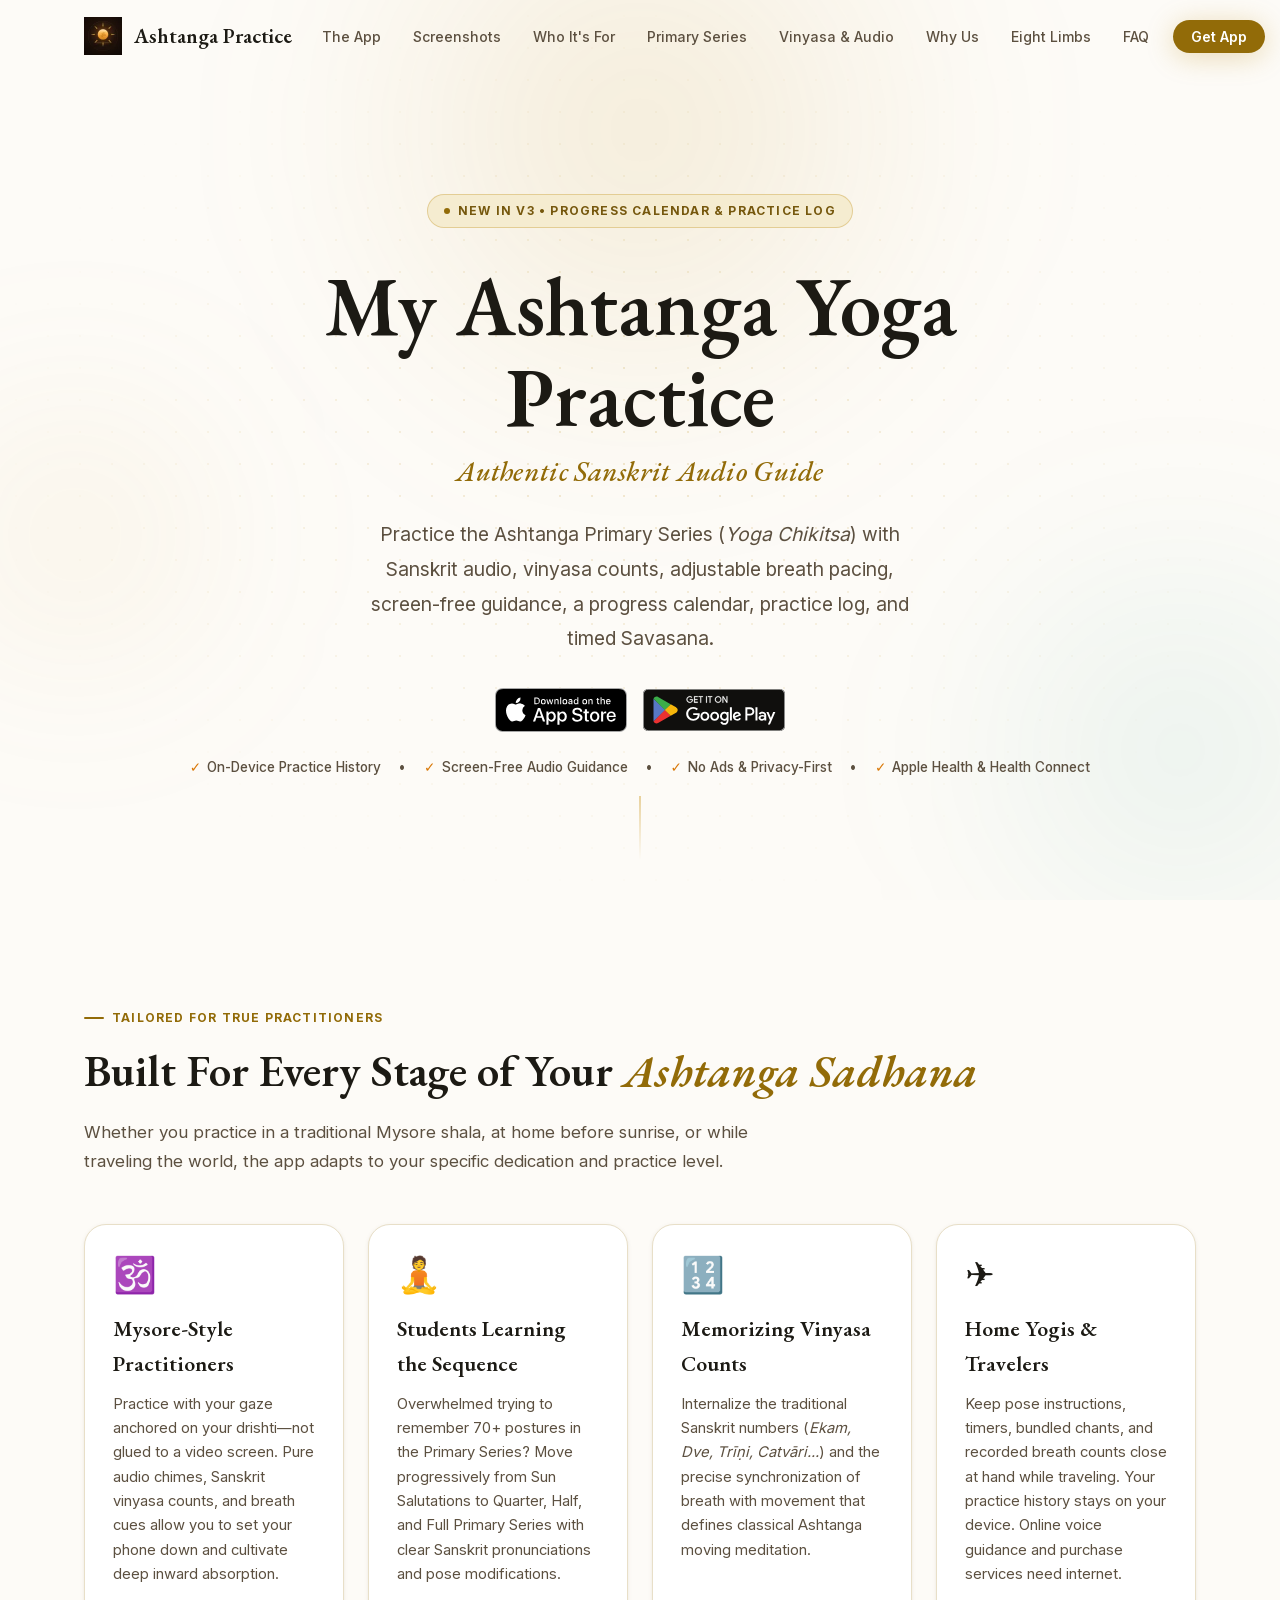
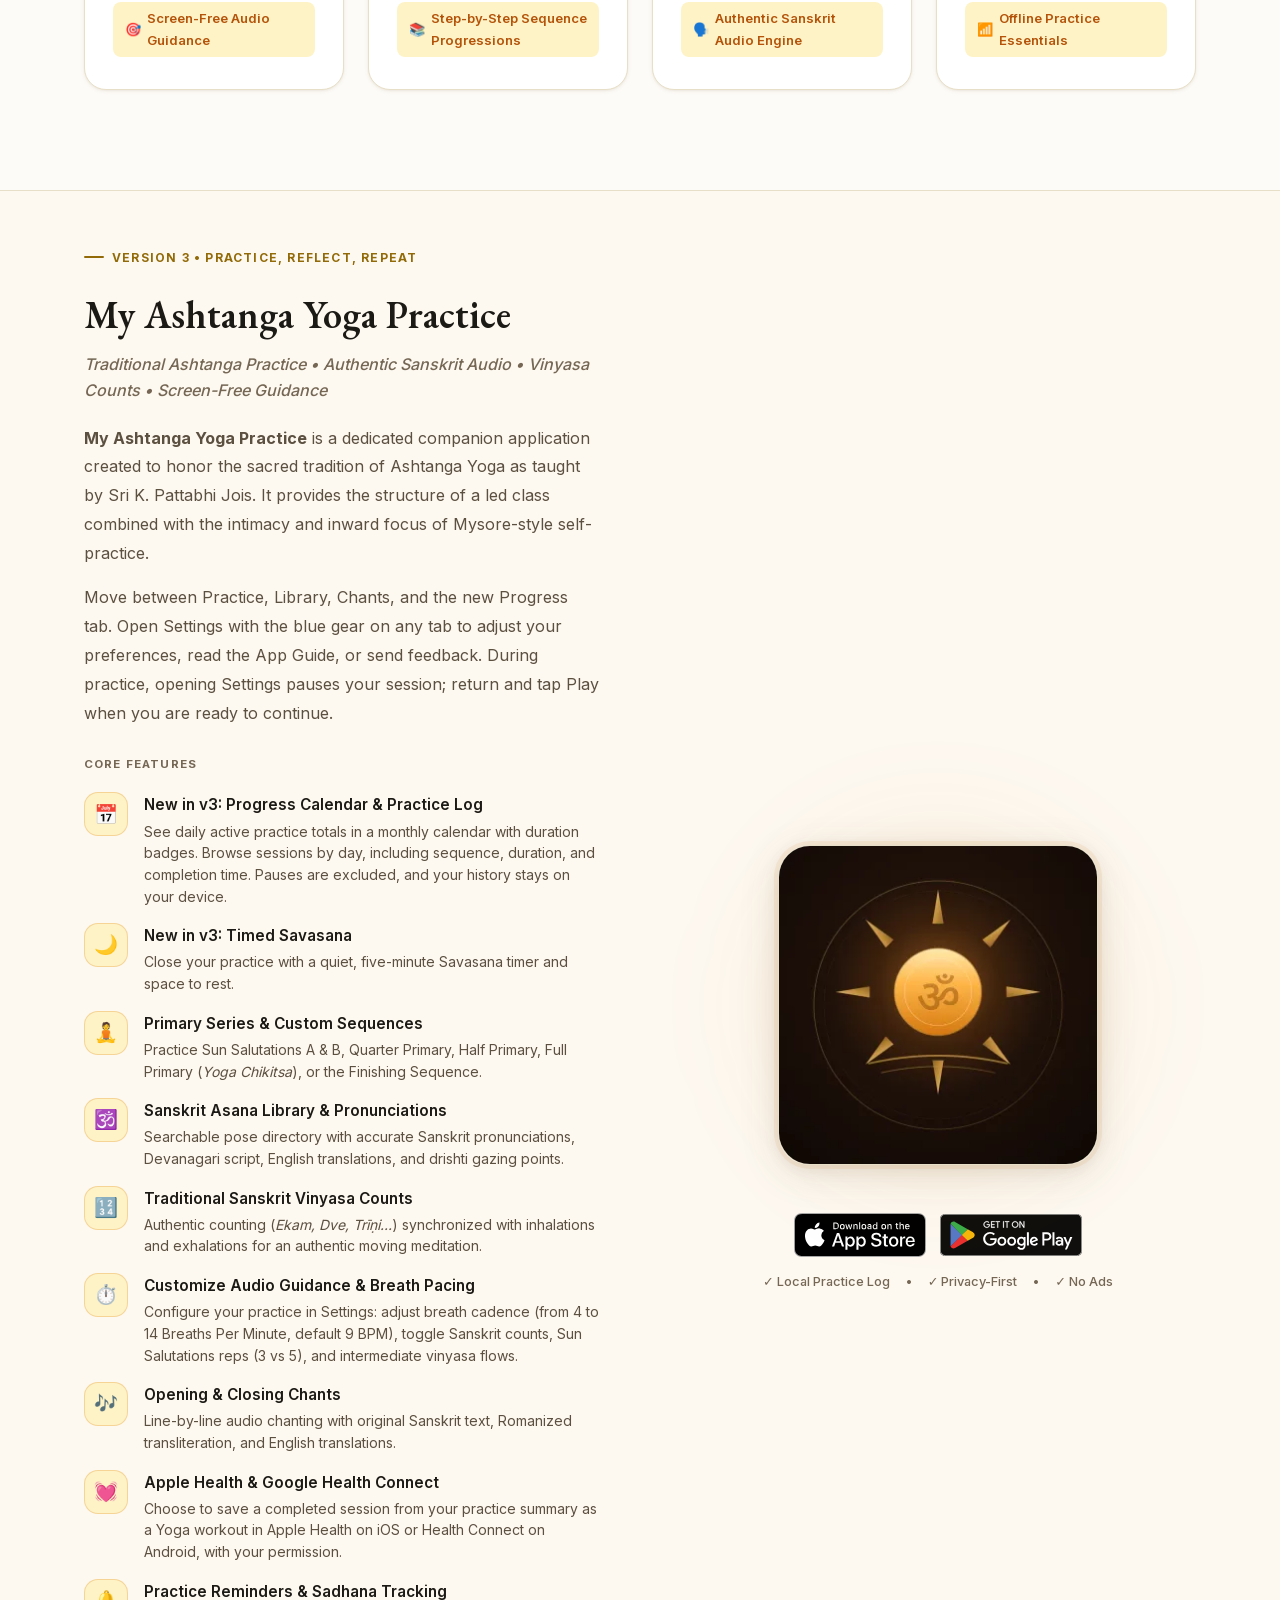
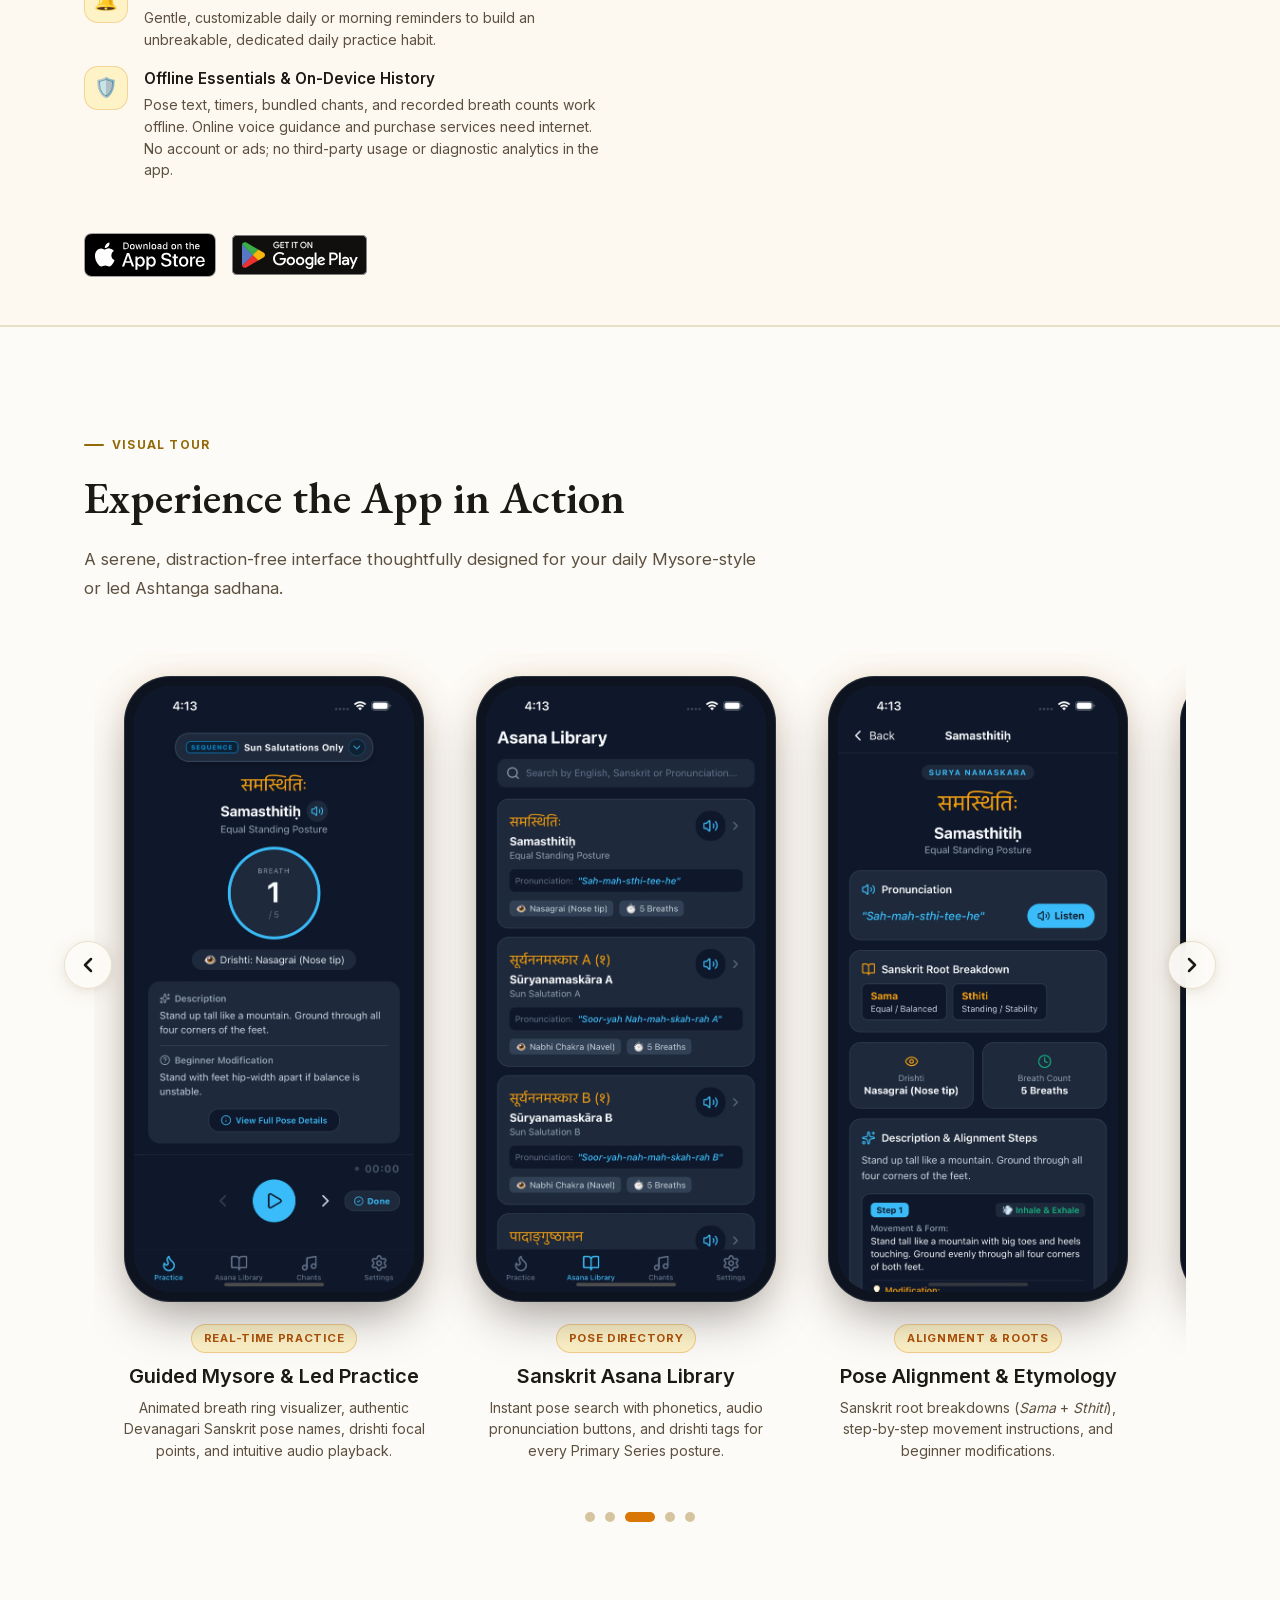
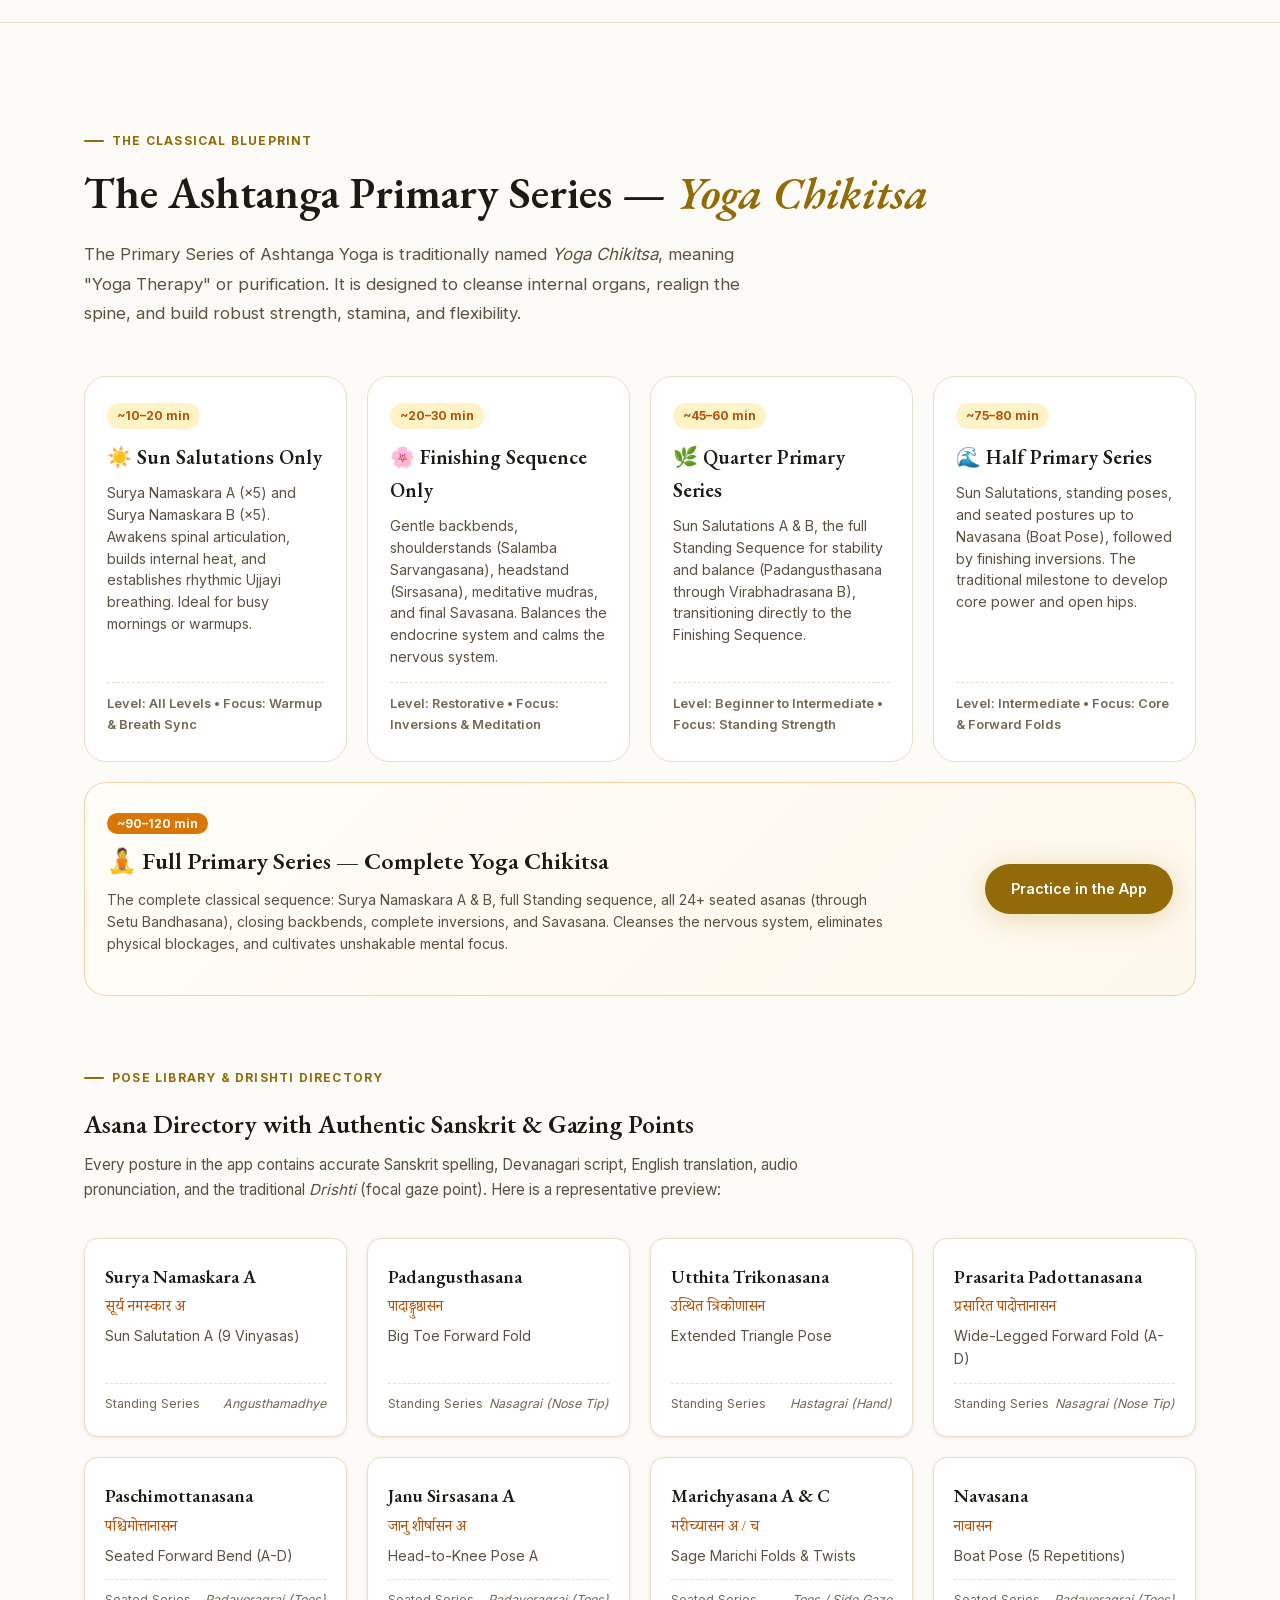
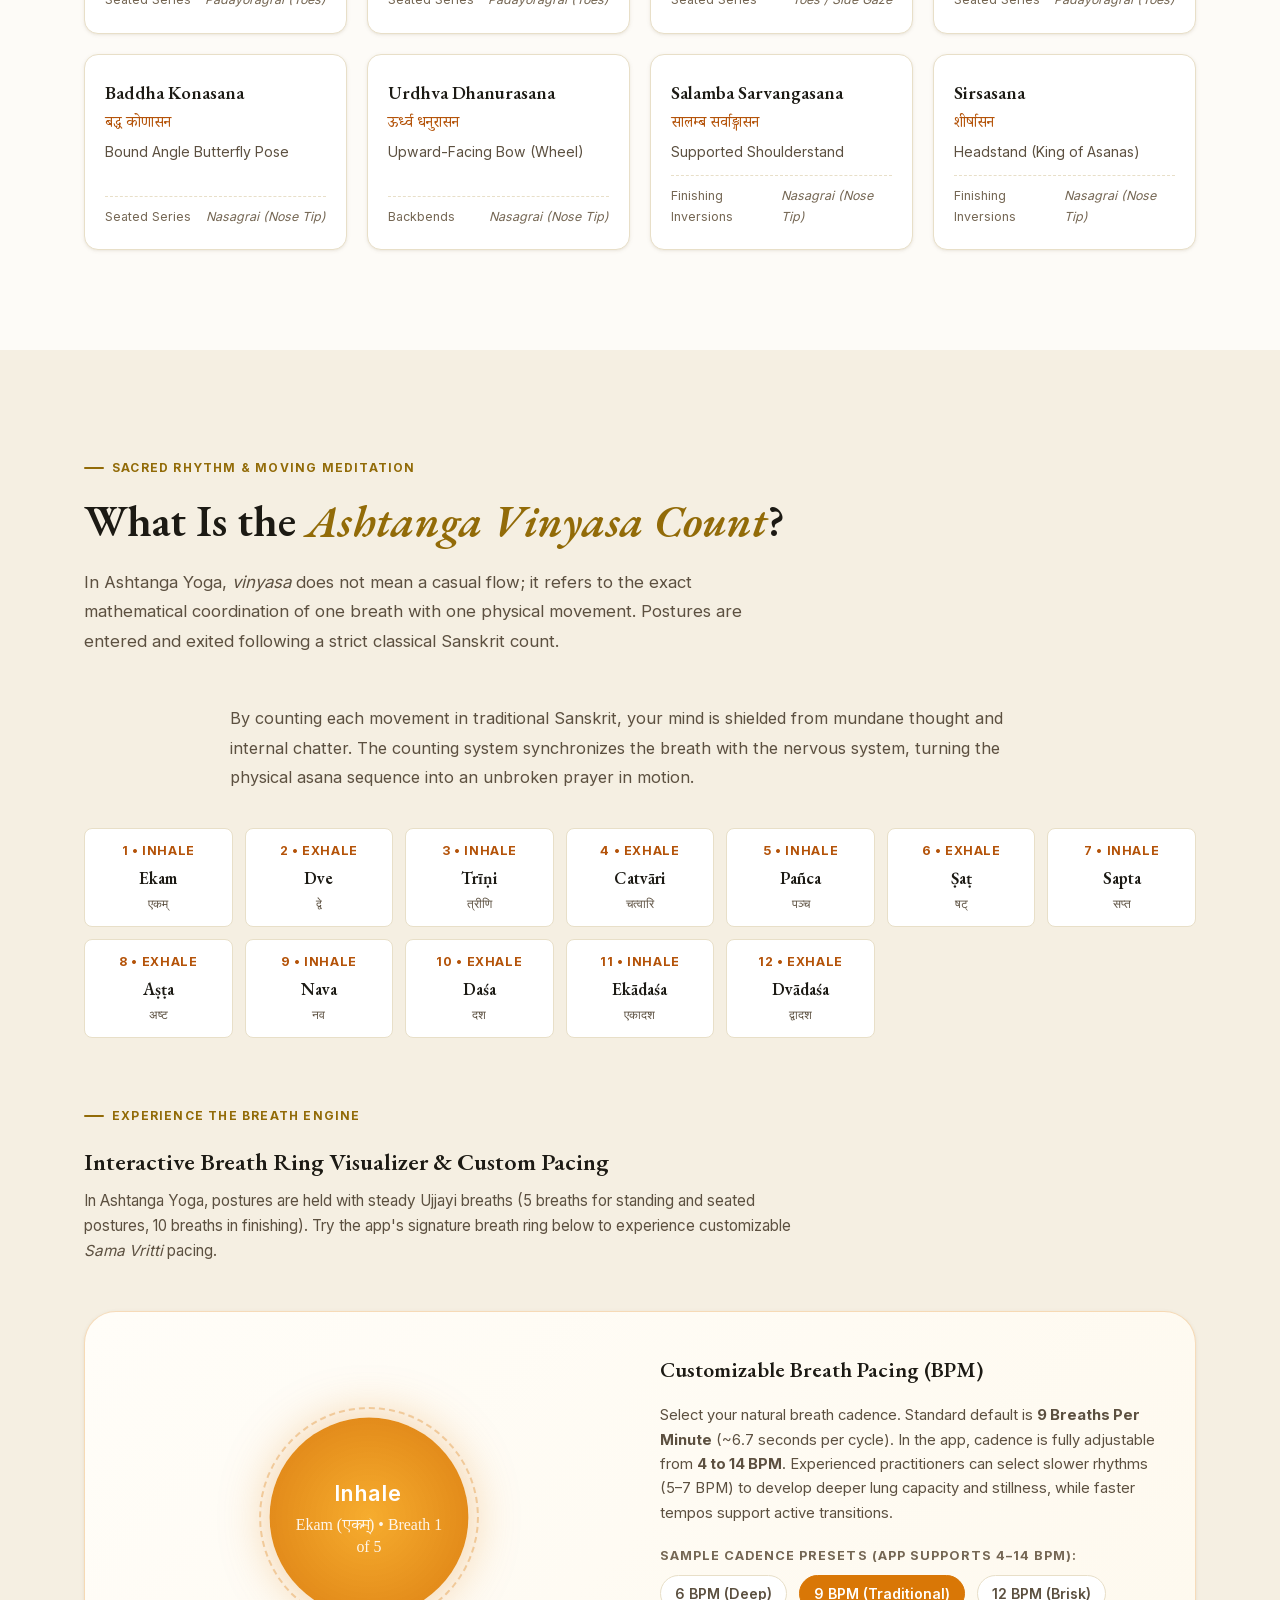
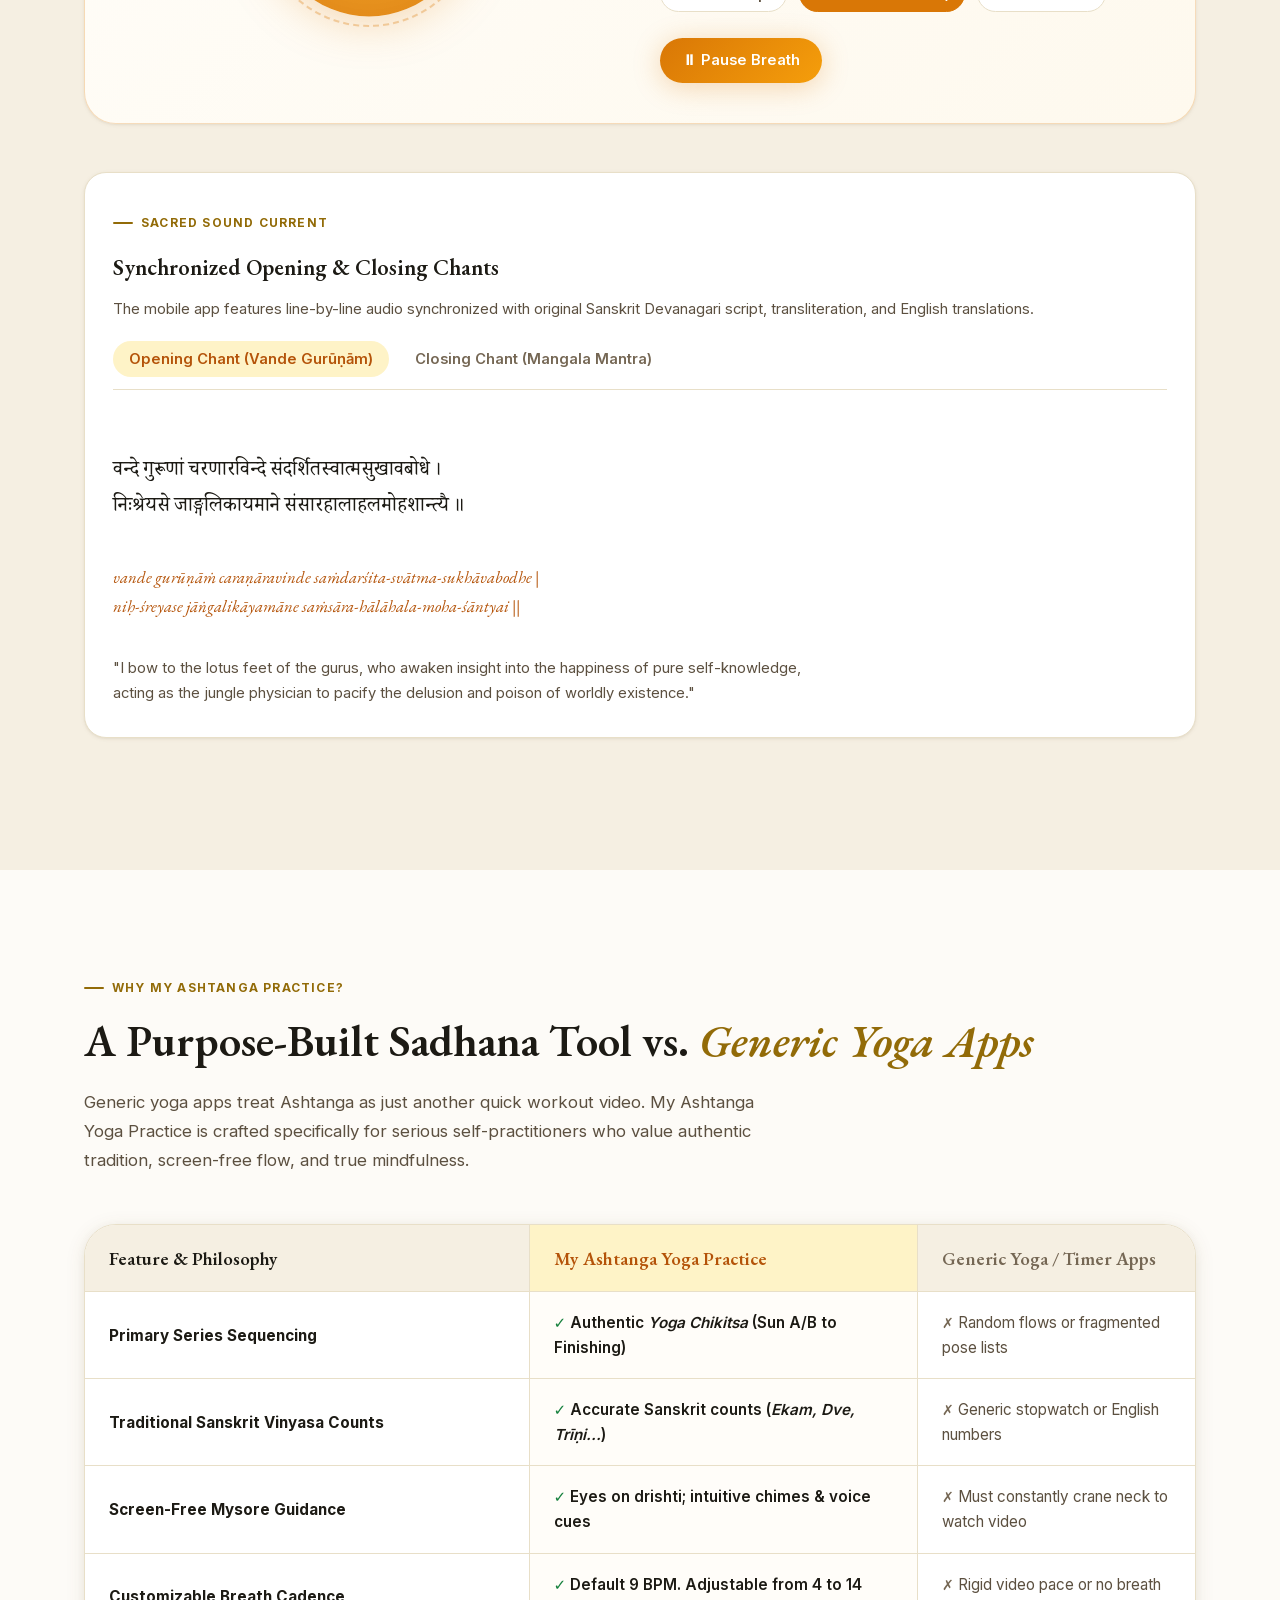
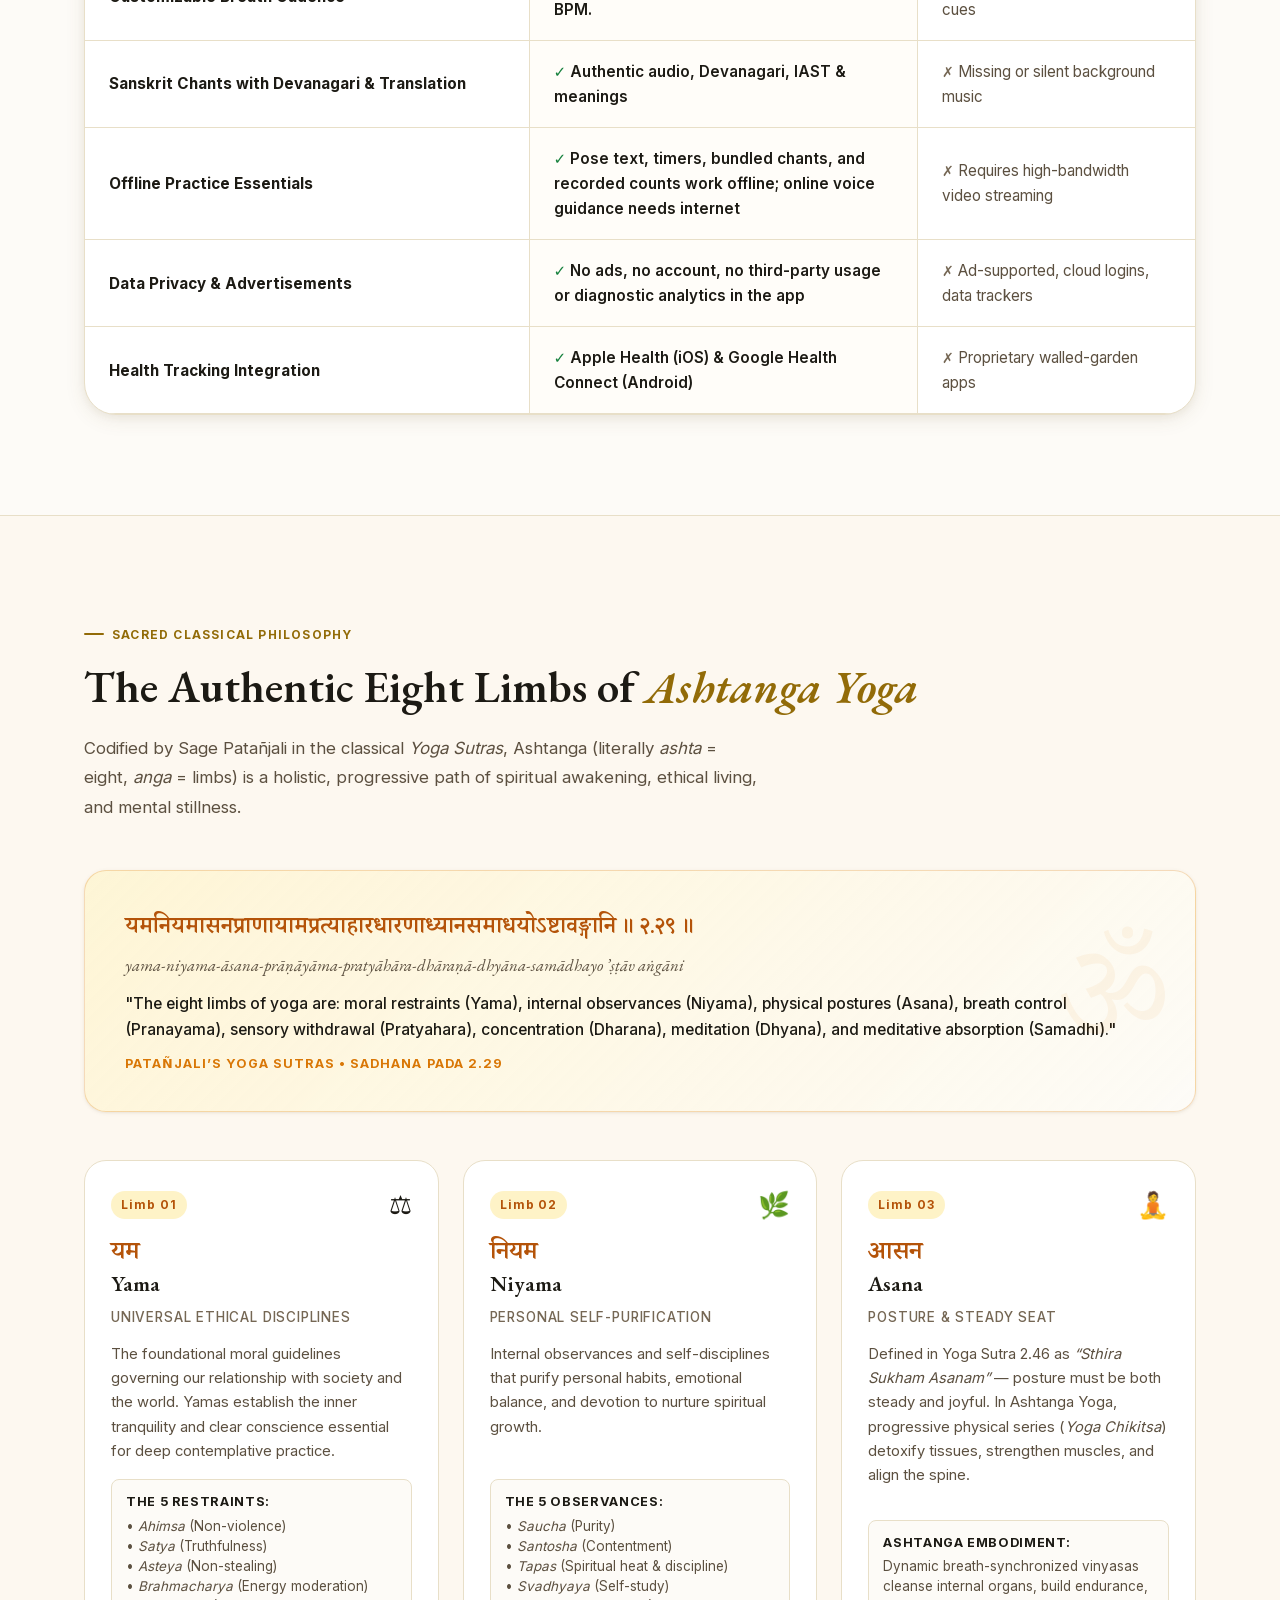
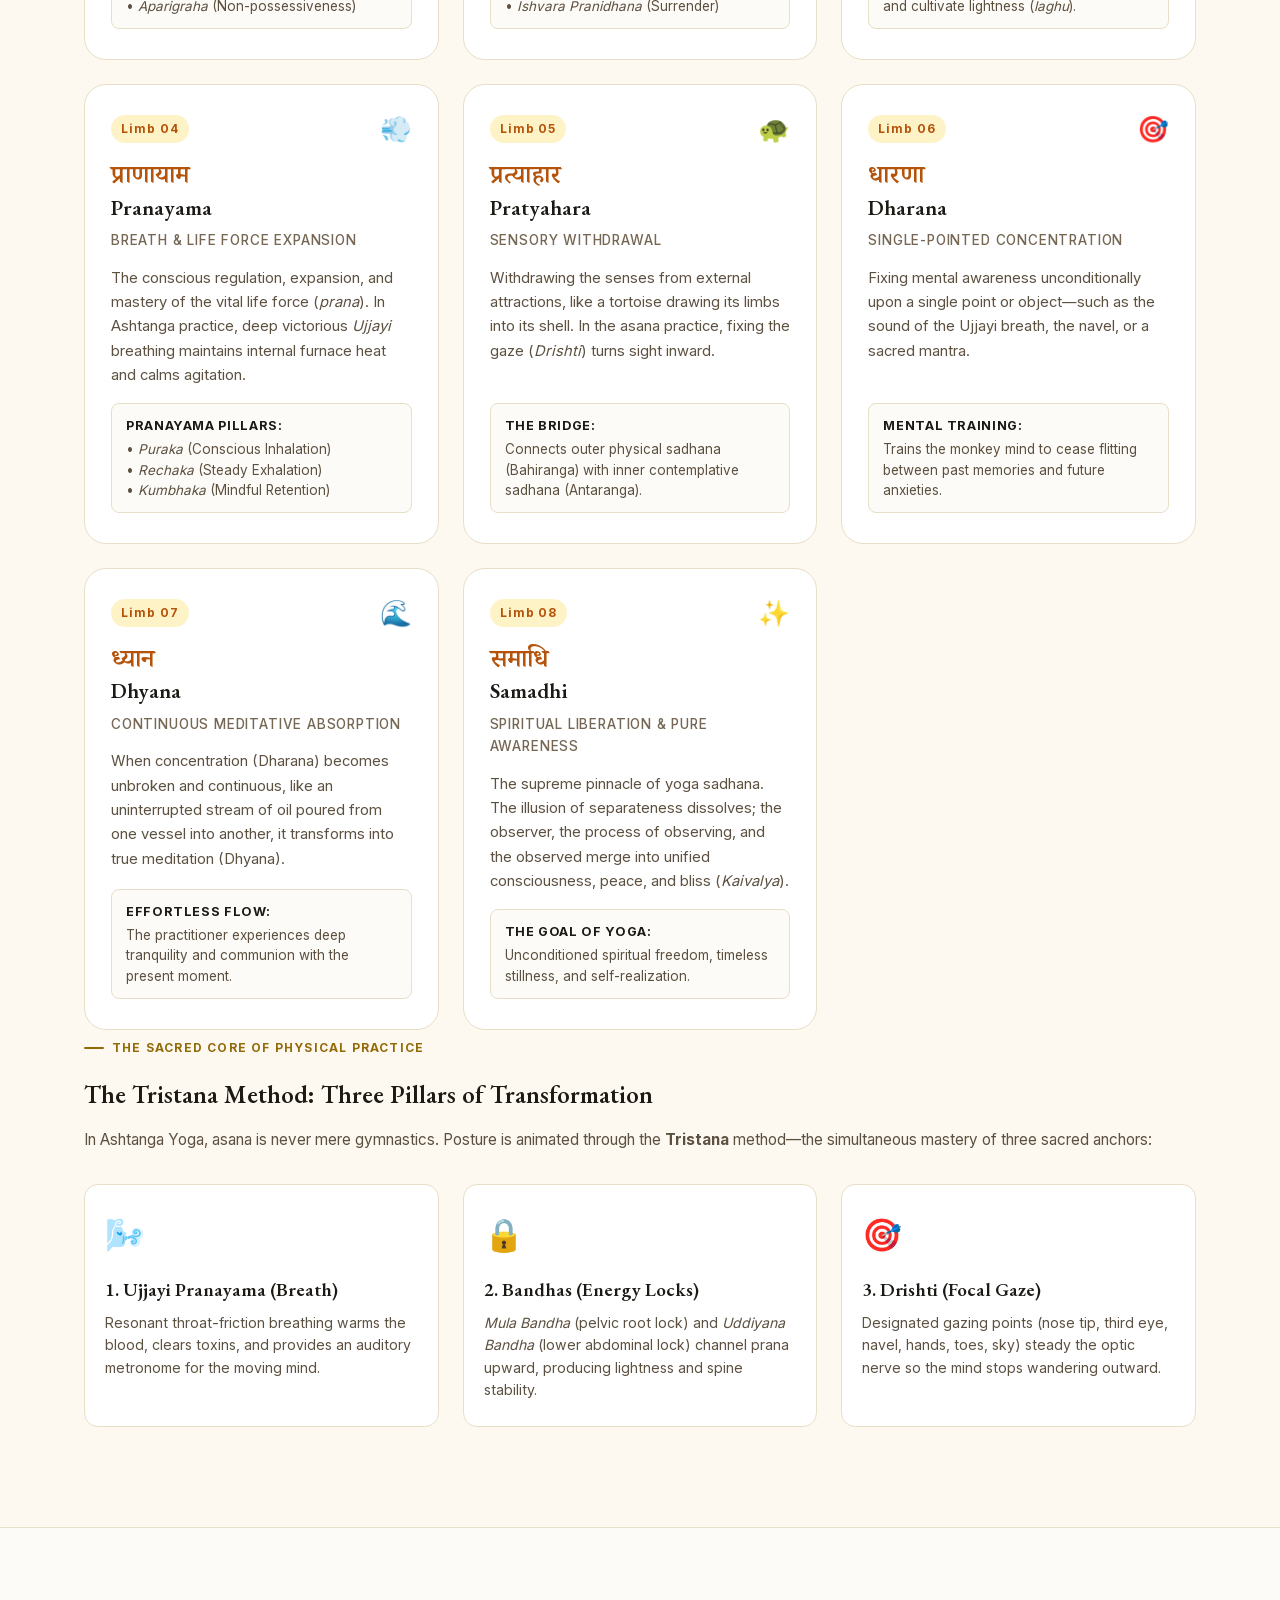
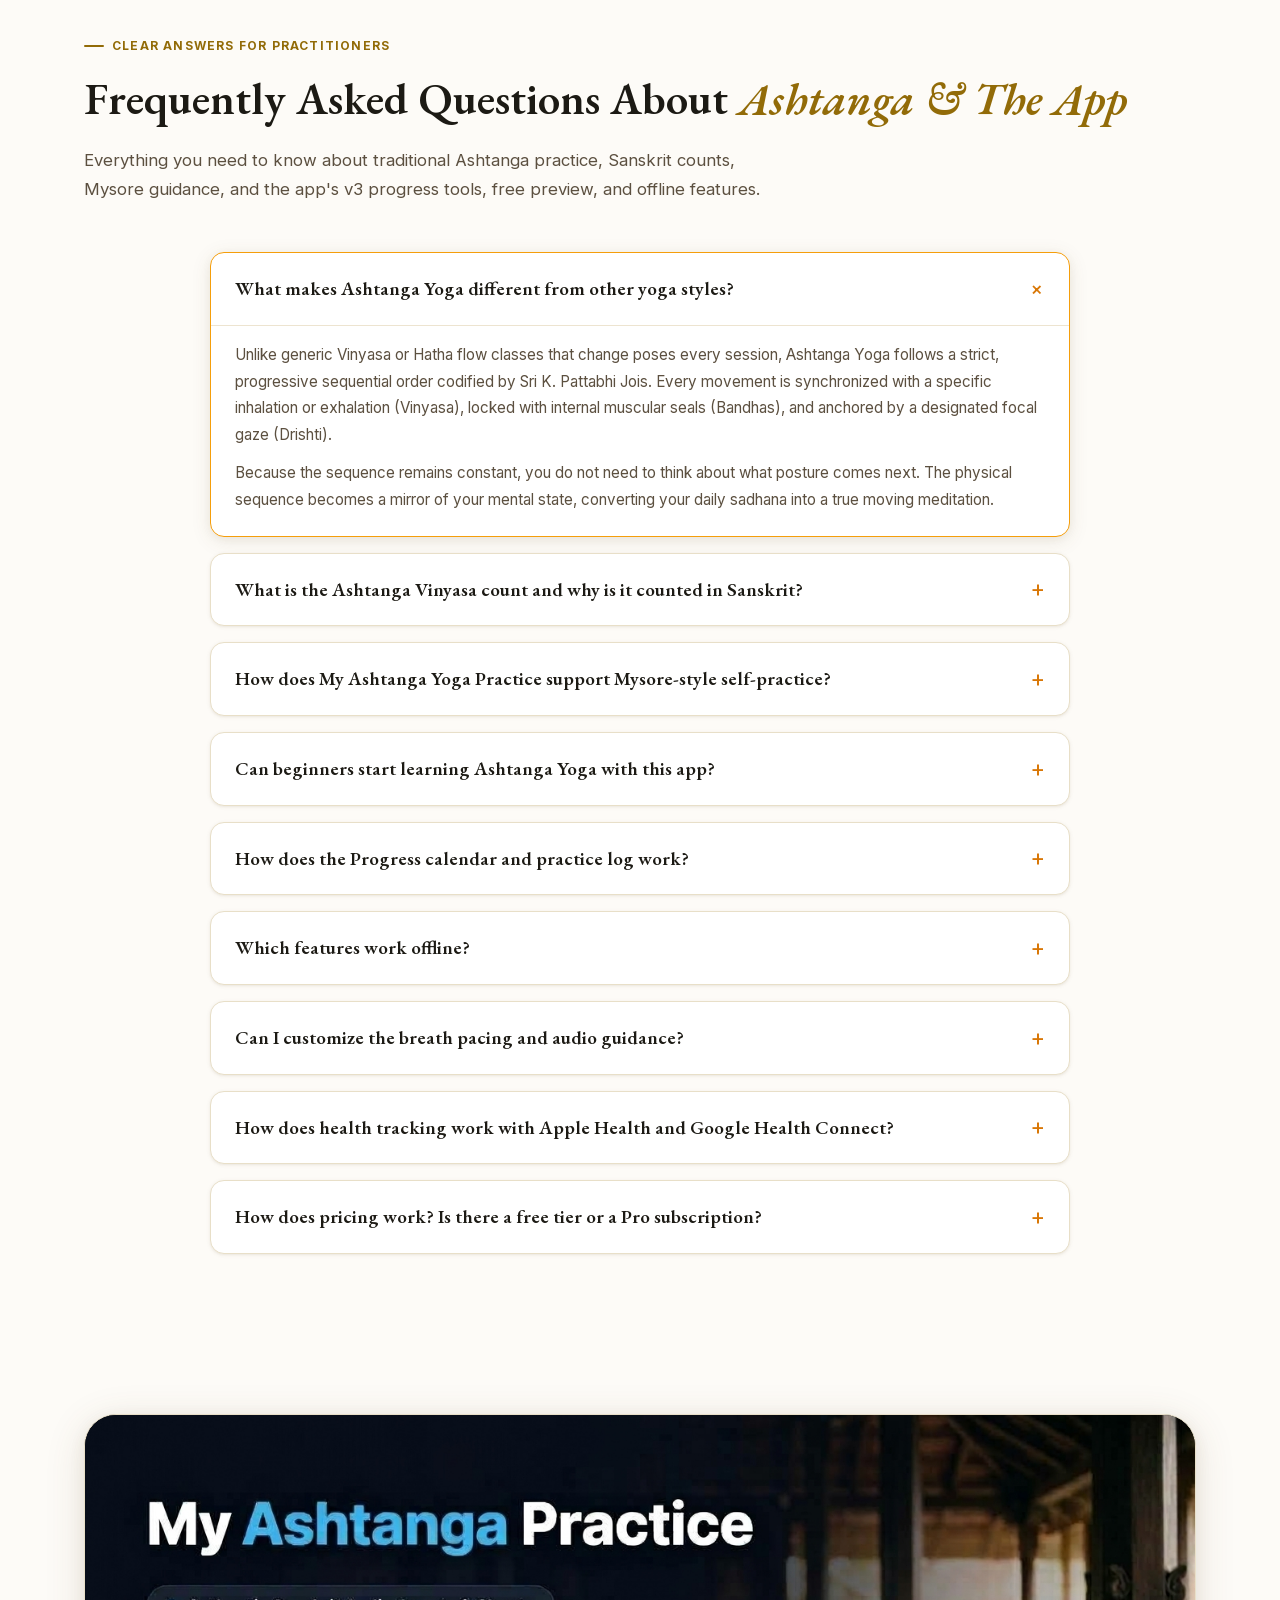
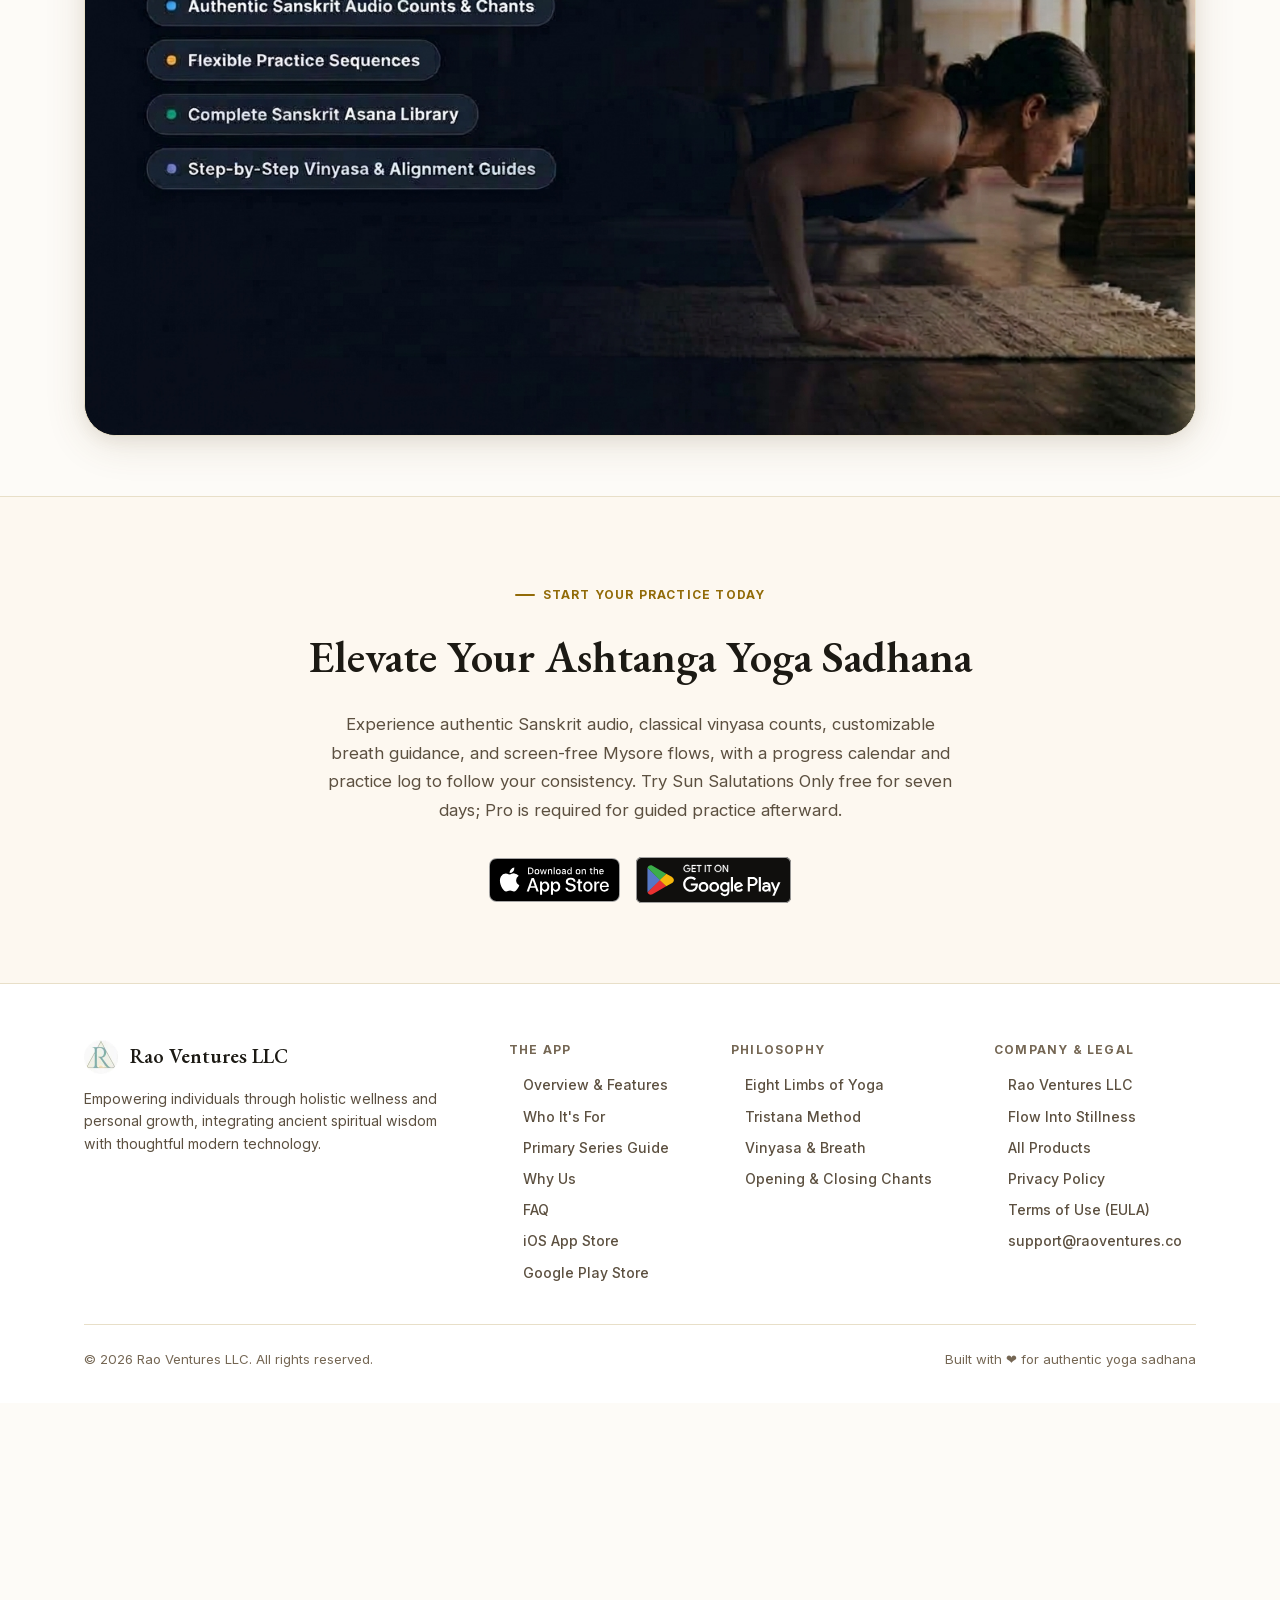
==== commit ee21f660: "fix: update features for v3 release" ====
--- a/docs/index.html
+++ b/docs/index.html
@@ -7,7 +7,7 @@
   <meta name="apple-itunes-app" content="app-id=6794335298, app-argument=https://ashtangapractice.com/" />
   <title>My Ashtanga Yoga Practice — Traditional Primary Series App with Sanskrit Audio &amp; Vinyasa Counts</title>
   <meta name="description"
-    content="The definitive Ashtanga Yoga companion app for iOS and Android. Master the Primary Series (Yoga Chikitsa) with authentic Sanskrit audio, traditional vinyasa counts, customizable breath pacing, and screen-free Mysore guidance. 100% offline &amp; privacy-first." />
+    content="Explore Ashtanga Yoga with Sanskrit audio guidance, flexible Primary Series sequences, and adjustable breath pacing. New in v3: a progress calendar, daily practice log, and timed Savasana. For iOS and Android." />
   <meta name="keywords"
     content="Ashtanga yoga app, Ashtanga practice app, Ashtanga yoga practice, Ashtanga Primary Series, Yoga Chikitsa, Ashtanga yoga poses, Mysore yoga, Mysore style practice, Sanskrit yoga, vinyasa counts, ekam dve trini, breath pacing, Apple Health, Health Connect, Rao Ventures" />
   <meta name="author" content="Rao Ventures LLC" />
@@ -16,14 +16,14 @@
   <meta property="og:title"
     content="My Ashtanga Yoga Practice — Traditional Primary Series App with Sanskrit Audio &amp; Vinyasa Counts" />
   <meta property="og:description"
-    content="Traditional Ashtanga Practice • Authentic Sanskrit Audio • Vinyasa Counts • Customizable Sequences • Screen-Free Guidance on iOS &amp; Android." />
+    content="Ashtanga Practice v3 • Sanskrit Audio • Flexible Sequences • Progress Calendar &amp; Practice Log • Timed Savasana on iOS &amp; Android." />
   <meta property="og:url" content="https://ashtangapractice.com" />
   <meta property="og:type" content="website" />
   <meta property="og:image" content="images/google-play-feature-graphic.png" />
   <meta name="twitter:card" content="summary_large_image" />
   <meta name="twitter:title" content="My Ashtanga Yoga Practice — Traditional Primary Series App" />
   <meta name="twitter:description"
-    content="Traditional Ashtanga Practice • Authentic Sanskrit Audio • Vinyasa Counts • Screen-Free Guidance." />
+    content="Ashtanga Practice v3 • Sanskrit Audio • Progress Calendar &amp; Practice Log • Timed Savasana." />
   <link rel="canonical" href="https://ashtangapractice.com" />
 
   <!-- Core fonts are self-hosted in styles.css. Load Sanskrit faces near their sections. -->
@@ -49,9 +49,10 @@
         "offers": {
           "@type": "Offer",
           "price": "0",
-          "priceCurrency": "USD"
+          "priceCurrency": "USD",
+          "description": "Free download with a seven-day Sun Salutations Only preview. Monthly or annual Pro subscription required for guided practice afterward."
         },
-        "description": "An interactive mobile app for practitioners learning, memorizing, and mastering the traditional Ashtanga Yoga Primary Series (Yoga Chikitsa) with authentic Sanskrit audio, classical vinyasa counts, customizable breath pacing, and screen-free Mysore-style guidance.",
+        "description": "An Ashtanga Yoga Primary Series companion with Sanskrit audio guidance, five practice sequences, adjustable breath pacing, a progress calendar and daily practice log, and timed Savasana. Includes a seven-day Sun Salutations Only preview; Pro is required for any guided practice afterward.",
         "image": "https://ashtangapractice.com/images/google-play-feature-graphic.png",
         "screenshot": [
           "https://ashtangapractice.com/images/screenshots/ashtanga-yoga-guided-practice-screen.webp",
@@ -77,8 +78,14 @@
           "Screen-Free Audio Guidance for Mysore-Style Practice",
           "Searchable Asana Library with Drishti and Instructions",
           "Apple Health and Google Health Connect Integration",
-          "100% Offline Capability with Zero Ads and No Account Required"
-        ]
+          "Progress Calendar with Daily Practice Duration Badges",
+          "On-Device Practice Log with Pauses Excluded",
+          "Five-Minute Savasana Timer",
+          "Offline Pose Text, Timers, Bundled Chants and Recorded Breath Counts",
+          "Seven-Day Sun Salutations Only Preview; Monthly and Annual Pro Plans",
+          "No Ads and No Account Required"
+        ],
+        "softwareVersion": "3.0.0"
       },
       {
         "@type": "FAQPage",
@@ -113,7 +120,7 @@
             "name": "Can beginners learn the Ashtanga Primary Series with this app?",
             "acceptedAnswer": {
               "@type": "Answer",
-              "text": "Yes. The app provides 5 progressive sequence options: Sun Salutations Only (~10–20 min), Finishing Sequence (~20–30 min), Quarter Primary Series (~45–60 min), Half Primary Series (~75–80 min), and the Full Primary Series (~90–120 min). Beginners can build endurance and memorize postures step by step without being forced into advanced seated binds before their bodies are ready."
+              "text": "Choose from five sequences: Sun Salutations Only, Finishing Only, Quarter Primary, Half Primary, and Full Primary Series. Start with a shorter sequence and explore pose instructions, modifications, and drishti at your own pace. Duration varies with breath pacing, repetitions, and vinyasa settings."
             }
           },
           {
@@ -121,7 +128,7 @@
             "name": "Does the app require an internet connection or account signup?",
             "acceptedAnswer": {
               "@type": "Answer",
-              "text": "No. My Ashtanga Yoga Practice is 100% offline capable. All audio recordings, pose libraries, chanting tracks, and breath engines are bundled locally on your device. You can practice in off-grid retreat centers, basement studios, or airplane mode without Wi-Fi, cell service, or account registrations."
+              "text": "No account is required. Pose text, timers, bundled chants, and recorded breath counts work offline. Online voice guidance requires internet; device speech fallback depends on installed voices. Purchases, restoration, and online subscription verification require internet."
             }
           },
           {
@@ -129,7 +136,7 @@
             "name": "How does the app protect user privacy and handle health data?",
             "acceptedAnswer": {
               "@type": "Answer",
-              "text": "We operate with a strict privacy-first architecture. The app contains zero advertising, zero behavioral trackers, and requires no account or cloud sync. Your practice duration and mindful minutes sync directly to Apple Health (iOS) or Google Health Connect (Android) entirely on-device."
+              "text": "No account is required, and the app has no ads or third-party usage or diagnostic analytics. Practice history stays on your device. With your permission, you can separately save a completed session from the practice summary to Apple Health on iOS or Google Health Connect on Android as a Yoga workout."
             }
           },
           {
@@ -137,7 +144,15 @@
             "name": "How does pricing work? Is there a free tier or a Pro subscription?",
             "acceptedAnswer": {
               "@type": "Answer",
-              "text": "My Ashtanga Yoga Practice is free to download and practice immediately. The foundational Sun Salutations flow (Surya Namaskara A & B) is completely free with zero ads and no mandatory account required. An optional Pro subscription unlocks all sequences (Quarter, Half, and Full Primary Series / Yoga Chikitsa, and Finishing Sequence), breath pacing customization, and the complete pose library."
+              "text": "Download the app and try Sun Salutations Only free for seven days, without automatic charges when the preview ends. A monthly or annual Pro subscription unlocks all five practice sequences, the full pose library, and audio customization. Pro is required for guided practice after the preview; saved practice history remains available. Check your app store for local prices and subscription terms."
+            }
+          },
+          {
+            "@type": "Question",
+            "name": "How does the Progress calendar and practice log work?",
+            "acceptedAnswer": {
+              "@type": "Answer",
+              "text": "Finish a session with Done or let the sequence reach its end to save it automatically. The Progress tab shows a monthly calendar with daily active practice totals and a log grouped by day, including sequence name, duration, and completion time. Pauses are excluded. History stays on your device and remains available after the free preview ends."
             }
           }
         ]
@@ -185,7 +200,7 @@
       <a href="#faq" class="nav-mobile-link">Frequently Asked Questions</a>
       <a href="https://raoventures.co" class="nav-mobile-link" target="_blank" rel="noopener noreferrer">Rao
         Ventures</a>
-      <a href="#the-app" class="nav-mobile-cta">Get the App Free</a>
+      <a href="#the-app" class="nav-mobile-cta">Try the 7-Day Preview</a>
     </div>
   </nav>
 
@@ -200,32 +215,16 @@
     <div class="container hero-content">
       <div class="hero-badge reveal" aria-label="Authentic Lineage & Modern Companion">
         <span class="hero-badge-dot"></span>
-        Traditional Ashtanga Practice • Screen-Free Guidance
+        New in v3 • Progress Calendar &amp; Practice Log
       </div>
       <h1 id="hero-title" class="hero-title reveal reveal-delay-1">
         My Ashtanga Yoga Practice<br />
         <em class="hero-title-accent">Authentic Sanskrit Audio Guide</em>
       </h1>
       <p class="hero-subtitle reveal reveal-delay-2">
-        Master the traditional Ashtanga Yoga Primary Series (<em>Yoga Chikitsa</em>) with authentic Sanskrit audio
-        pronunciations, classical vinyasa counting, customizable breath pacing, and
-        screen-free Mysore guidance. Designed to keep your focus on your drishti—not on a screen.
+        Practice the Ashtanga Primary Series (<em>Yoga Chikitsa</em>) with Sanskrit audio, vinyasa counts,
+        adjustable breath pacing, screen-free guidance, a progress calendar, practice log, and timed Savasana.
       </p>
-
-      <!-- Primary Action Buttons & Store Badges -->
-      <div class="hero-actions reveal reveal-delay-3">
-        <a href="#the-app" class="btn btn-primary" id="hero-download-btn">
-          <span>Get Started Free</span>
-          <svg xmlns="http://www.w3.org/2000/svg" viewBox="0 0 20 20" fill="currentColor" aria-hidden="true">
-            <path fill-rule="evenodd"
-              d="M3 10a.75.75 0 01.75-.75h10.638L10.23 5.29a.75.75 0 111.04-1.08l5.5 5.25a.75.75 0 010 1.08l-5.5 5.25a.75.75 0 11-1.04-1.08l4.158-3.96H3.75A.75.75 0 013 10z"
-              clip-rule="evenodd" />
-          </svg>
-        </a>
-        <a href="#primary-series" class="btn btn-ghost" id="hero-series-btn">
-          <span>Explore Primary Series</span>
-        </a>
-      </div>
 
       <!-- App Store & Google Play Badges in Hero -->
       <div class="hero-badges-row reveal reveal-delay-3">
@@ -244,7 +243,7 @@
 
       <!-- USP Value Props -->
       <div class="hero-usp-pills reveal reveal-delay-3">
-        <div class="hero-usp-pill-item"><span class="check">✓</span> 100% Offline Capable</div>
+        <div class="hero-usp-pill-item"><span class="check">✓</span> On-Device Practice History</div>
         <span>•</span>
         <div class="hero-usp-pill-item"><span class="check">✓</span> Screen-Free Audio Guidance</div>
         <span>•</span>
@@ -320,11 +319,11 @@
             <span class="audience-icon" aria-hidden="true">✈️</span>
             <h3 class="audience-title">Home Yogis &amp; Travelers</h3>
             <p class="audience-desc">
-              Practice in off-grid retreat centers, hotel rooms, or basement studios without internet. All audio files,
-              pose instructions, and timers run 100% locally on your device with no streaming lag.
+              Keep pose instructions, timers, bundled chants, and recorded breath counts close at hand while traveling.
+              Your practice history stays on your device. Online voice guidance and purchase services need internet.
             </p>
             <div class="audience-highlight">
-              <span>📶</span> 100% Offline Capability
+              <span>📶</span> Offline Practice Essentials
             </div>
           </article>
 
@@ -352,9 +351,6 @@
                   class="product-screenshot" width="512" height="512" loading="lazy" decoding="async"
                   style="max-width: 320px; aspect-ratio: 1/1;" />
               </picture>
-              <div class="product-visual-badge product-visual-badge-live">
-                <span class="product-tag-live-dot"></span> Available on iOS &amp; Android
-              </div>
             </div>
 
             <!-- Download Badges for Showcase -->
@@ -374,7 +370,7 @@
                 </a>
               </div>
               <div style="display: flex; gap: 16px; font-size: 0.8rem; color: var(--text-tert); font-weight: 500;">
-                <span>✓ 100% Offline</span>
+                <span>✓ Local Practice Log</span>
                 <span>•</span>
                 <span>✓ Privacy-First</span>
                 <span>•</span>
@@ -385,7 +381,7 @@
 
           <!-- Right Content Column: Specific Positioning -->
           <div class="product-detail-content">
-            <div class="section-label reveal">Traditional Lineage &amp; Modern Technology</div>
+            <div class="section-label reveal">Version 3 • Practice, Reflect, Repeat</div>
             <h2 id="ashtanga-title" class="product-detail-title reveal reveal-delay-1">My Ashtanga Yoga Practice</h2>
             <p class="product-detail-tagline reveal reveal-delay-1">
               Traditional Ashtanga Practice • Authentic Sanskrit Audio • Vinyasa Counts • Screen-Free Guidance
@@ -396,15 +392,31 @@
               class combined with the intimacy and inward focus of Mysore-style self-practice.
             </p>
             <p class="product-detail-desc reveal reveal-delay-2">
-              Unlike generic yoga video apps that force you to look at a screen during inversions or forward folds, My
-              Ashtanga Practice relies on elegant, authentic audio cues: traditional Sanskrit vinyasa counting, resonant
-              singing bowl chimes, and customizable breath pacing to anchor your awareness completely on the mat.
+              Move between Practice, Library, Chants, and the new Progress tab. Open Settings with the blue gear
+              on any tab to adjust your preferences, read the App Guide, or send feedback. During practice,
+              opening Settings pauses your session; return and tap Play when you are ready to continue.
             </p>
 
             <!-- Key Features List -->
             <div class="product-detail-features reveal reveal-delay-3" id="features">
               <h3 class="product-detail-features-title">Core Features</h3>
               <ul class="product-features-list" aria-label="My Ashtanga Practice features">
+                <li class="product-features-item">
+                  <div class="pfi-icon pfi-icon-ashtanga" aria-hidden="true">📅</div>
+                  <div class="pfi-content">
+                    <strong class="pfi-title">New in v3: Progress Calendar &amp; Practice Log</strong>
+                    <p class="pfi-text">See daily active practice totals in a monthly calendar with duration badges.
+                      Browse sessions by day, including sequence, duration, and completion time. Pauses are excluded,
+                      and your history stays on your device.</p>
+                  </div>
+                </li>
+                <li class="product-features-item">
+                  <div class="pfi-icon pfi-icon-ashtanga" aria-hidden="true">🌙</div>
+                  <div class="pfi-content">
+                    <strong class="pfi-title">New in v3: Timed Savasana</strong>
+                    <p class="pfi-text">Close your practice with a quiet, five-minute Savasana timer and space to rest.</p>
+                  </div>
+                </li>
                 <li class="product-features-item">
                   <div class="pfi-icon pfi-icon-ashtanga" aria-hidden="true">🧘</div>
                   <div class="pfi-content">
@@ -449,8 +461,8 @@
                   <div class="pfi-icon pfi-icon-ashtanga" aria-hidden="true">💓</div>
                   <div class="pfi-content">
                     <strong class="pfi-title">Apple Health &amp; Google Health Connect</strong>
-                    <p class="pfi-text">Automatically log mindful minutes, active calories, and heart rate directly on
-                      your device with zero cloud tracking.</p>
+                    <p class="pfi-text">Choose to save a completed session from your practice summary as a Yoga
+                      workout in Apple Health on iOS or Health Connect on Android, with your permission.</p>
                   </div>
                 </li>
                 <li class="product-features-item">
@@ -464,9 +476,10 @@
                 <li class="product-features-item">
                   <div class="pfi-icon pfi-icon-ashtanga" aria-hidden="true">🛡️</div>
                   <div class="pfi-content">
-                    <strong class="pfi-title">100% Offline &amp; Privacy-First</strong>
-                    <p class="pfi-text">No account registration required. Zero advertisements, zero third-party
-                      analytics, and full offline functionality everywhere.</p>
+                    <strong class="pfi-title">Offline Essentials &amp; On-Device History</strong>
+                    <p class="pfi-text">Pose text, timers, bundled chants, and recorded breath counts work offline.
+                      Online voice guidance and purchase services need internet. No account or ads; no third-party
+                      usage or diagnostic analytics in the app.</p>
                   </div>
                 </li>
               </ul>
@@ -1105,15 +1118,15 @@
                 <td class="col-others"><span class="comp-badge-con">✗</span> Missing or silent background music</td>
               </tr>
               <tr>
-                <td><strong>100% Offline Functionality</strong></td>
-                <td class="col-app"><span class="comp-badge-pro">✓</span> Works without internet or cell service
-                  anywhere</td>
+                <td><strong>Offline Practice Essentials</strong></td>
+                <td class="col-app"><span class="comp-badge-pro">✓</span> Pose text, timers, bundled chants, and recorded counts work offline;
+                  online voice guidance needs internet</td>
                 <td class="col-others"><span class="comp-badge-con">✗</span> Requires high-bandwidth video streaming
                 </td>
               </tr>
               <tr>
                 <td><strong>Data Privacy &amp; Advertisements</strong></td>
-                <td class="col-app"><span class="comp-badge-pro">✓</span> Zero ads, zero tracking, no account needed
+                <td class="col-app"><span class="comp-badge-pro">✓</span> No ads, no account, no third-party usage or diagnostic analytics in the app
                 </td>
                 <td class="col-others"><span class="comp-badge-con">✗</span> Ad-supported, cloud logins, data trackers
                 </td>
@@ -1388,7 +1401,7 @@
         </h2>
         <p class="section-subtitle reveal reveal-delay-2">
           Everything you need to know about traditional Ashtanga practice, Sanskrit counts, Mysore guidance, and the
-          app's offline architecture.
+          app's v3 progress tools, free preview, and offline features.
         </p>
 
         <div class="faq-list reveal reveal-delay-3">
@@ -1454,8 +1467,8 @@
                 beginners. That is why the app includes 5 progressive sequence options:
               </p>
               <p>
-                Beginners can start with <strong>Sun Salutations Only (~15 min)</strong> or the <strong>Quarter Primary
-                  Series (~45 min)</strong> to build spinal articulation and stamina before gradually advancing toward
+                Beginners can start with <strong>Sun Salutations Only</strong> or the <strong>Quarter Primary
+                  Series</strong> to build spinal articulation and stamina before gradually advancing toward
                 Half
                 and Full Primary Series.
               </p>
@@ -1463,13 +1476,29 @@
           </details>
 
           <details class="faq-item">
-            <summary class="faq-question">Does the app work completely offline?</summary>
+            <summary class="faq-question">How does the Progress calendar and practice log work?</summary>
             <div class="faq-answer">
               <p>
-                Yes. <strong>My Ashtanga Yoga Practice is 100% offline capable</strong>. All Sanskrit audio recordings,
-                pose library details, chanting tracks, and breath engines are stored locally on your device. You can
-                practice in remote yoga retreats, airplane mode, or basement studios without internet access or cellular
-                data.
+                Finish a session with <strong>Done</strong> or let the sequence reach its end to save it automatically.
+                The <strong>Progress</strong> tab shows a monthly calendar with daily active practice totals and
+                duration badges. Browse previous months or tap <strong>Today</strong> to return to the current month.
+              </p>
+              <p>
+                The practice log groups sessions by day, with the newest day first. Each entry includes the sequence,
+                duration, and completion time. Pauses are excluded. History stays on your device and remains available
+                after the free preview ends.
+              </p>
+            </div>
+          </details>
+
+          <details class="faq-item">
+            <summary class="faq-question">Which features work offline?</summary>
+            <div class="faq-answer">
+              <p>
+                <strong>Pose text, timers, bundled chants, and recorded breath counts work offline.</strong>
+                Online voice guidance requires internet, while device speech fallback depends on installed voices.
+                Purchases, restoration, and online subscription verification also require internet. No account signup
+                is required.
               </p>
             </div>
           </details>
@@ -1490,9 +1519,9 @@
             </summary>
             <div class="faq-answer">
               <p>
-                On iOS, the app syncs mindful minutes and workout sessions directly to Apple HealthKit. On Android, it
-                integrates seamlessly with Google Health Connect. All health metrics remain strictly on your personal
-                device; we never collect, store, or sell your health data.
+                Your practice history is saved on your device automatically. Separately, you can choose to save a
+                completed session from the practice summary to <strong>Apple Health</strong> on iOS or
+                <strong>Google Health Connect</strong> on Android as a Yoga workout, with your permission.
               </p>
             </div>
           </details>
@@ -1502,14 +1531,14 @@
             </summary>
             <div class="faq-answer">
               <p>
-                <strong>My Ashtanga Yoga Practice is free to download and practice immediately.</strong> The
-                foundational Sun Salutations flow (Surya Namaskara A &amp; B) is completely free to help you establish a
-                consistent, authentic daily morning practice—with zero ads and no mandatory account required.
+                <strong>Download the app and try Sun Salutations Only free for seven days.</strong>
+                The preview ends without automatic charges. No account is required, and the app has no ads.
               </p>
               <p>
-                To unlock the complete sadhana journey, we offer an optional <strong>Pro subscription</strong>. Pro
-                unlocks all practice sequences (Quarter, Half, and Full Primary Series / <em>Yoga Chikitsa</em>, and the
-                Finishing Sequence), full breath pacing customization, the complete pose library, and audio controls.
+                A monthly or annual <strong>Pro subscription</strong> unlocks all five practice sequences,
+                the full pose library, and audio customization. <strong>Pro is required for guided practice after
+                the preview</strong>; your saved practice history remains available. Check your app store for local
+                prices and subscription terms.
               </p>
             </div>
           </details>
@@ -1546,7 +1575,8 @@
         <p style="max-width: 640px; margin: 0 auto 32px; font-size: 1.05rem; color: var(--text-sec); line-height: 1.7;"
           class="reveal reveal-delay-2">
           Experience authentic Sanskrit audio, classical vinyasa counts, customizable breath guidance, and screen-free
-          Mysore flows. Available now for iOS and Android.
+          Mysore flows, with a progress calendar and practice log to follow your consistency.
+          Try Sun Salutations Only free for seven days; Pro is required for guided practice afterward.
         </p>
 
         <div style="display: flex; gap: 16px; justify-content: center; align-items: center; flex-wrap: wrap;"
--- a/docs/styles.css
+++ b/docs/styles.css
@@ -965,7 +965,7 @@
   font-size: clamp(1rem, 2vw, 1.2rem);
   color: var(--text-sec);
   max-width: 580px;
-  margin: 0 auto 52px;
+  margin: 0 auto 32px;
   line-height: 1.8;
 }
 
@@ -2565,7 +2565,6 @@
 
   .hero-badges-row {
     gap: 10px;
-    margin-top: 18px;
   }
 
   .product-screenshot {
@@ -3167,9 +3166,9 @@
   display: flex;
   align-items: center;
   justify-content: center;
-  gap: 16px;
+  gap: clamp(10px, 2vw, 16px);
   flex-wrap: wrap;
-  margin-top: 24px;
+  margin-top: 0;
 }
 
 .hero-usp-pills {
@@ -3181,7 +3180,7 @@
   font-size: 0.85rem;
   color: var(--text-sec);
   font-weight: 500;
-  margin-top: 14px;
+  margin-top: 24px;
 }
 
 .hero-usp-pill-item {
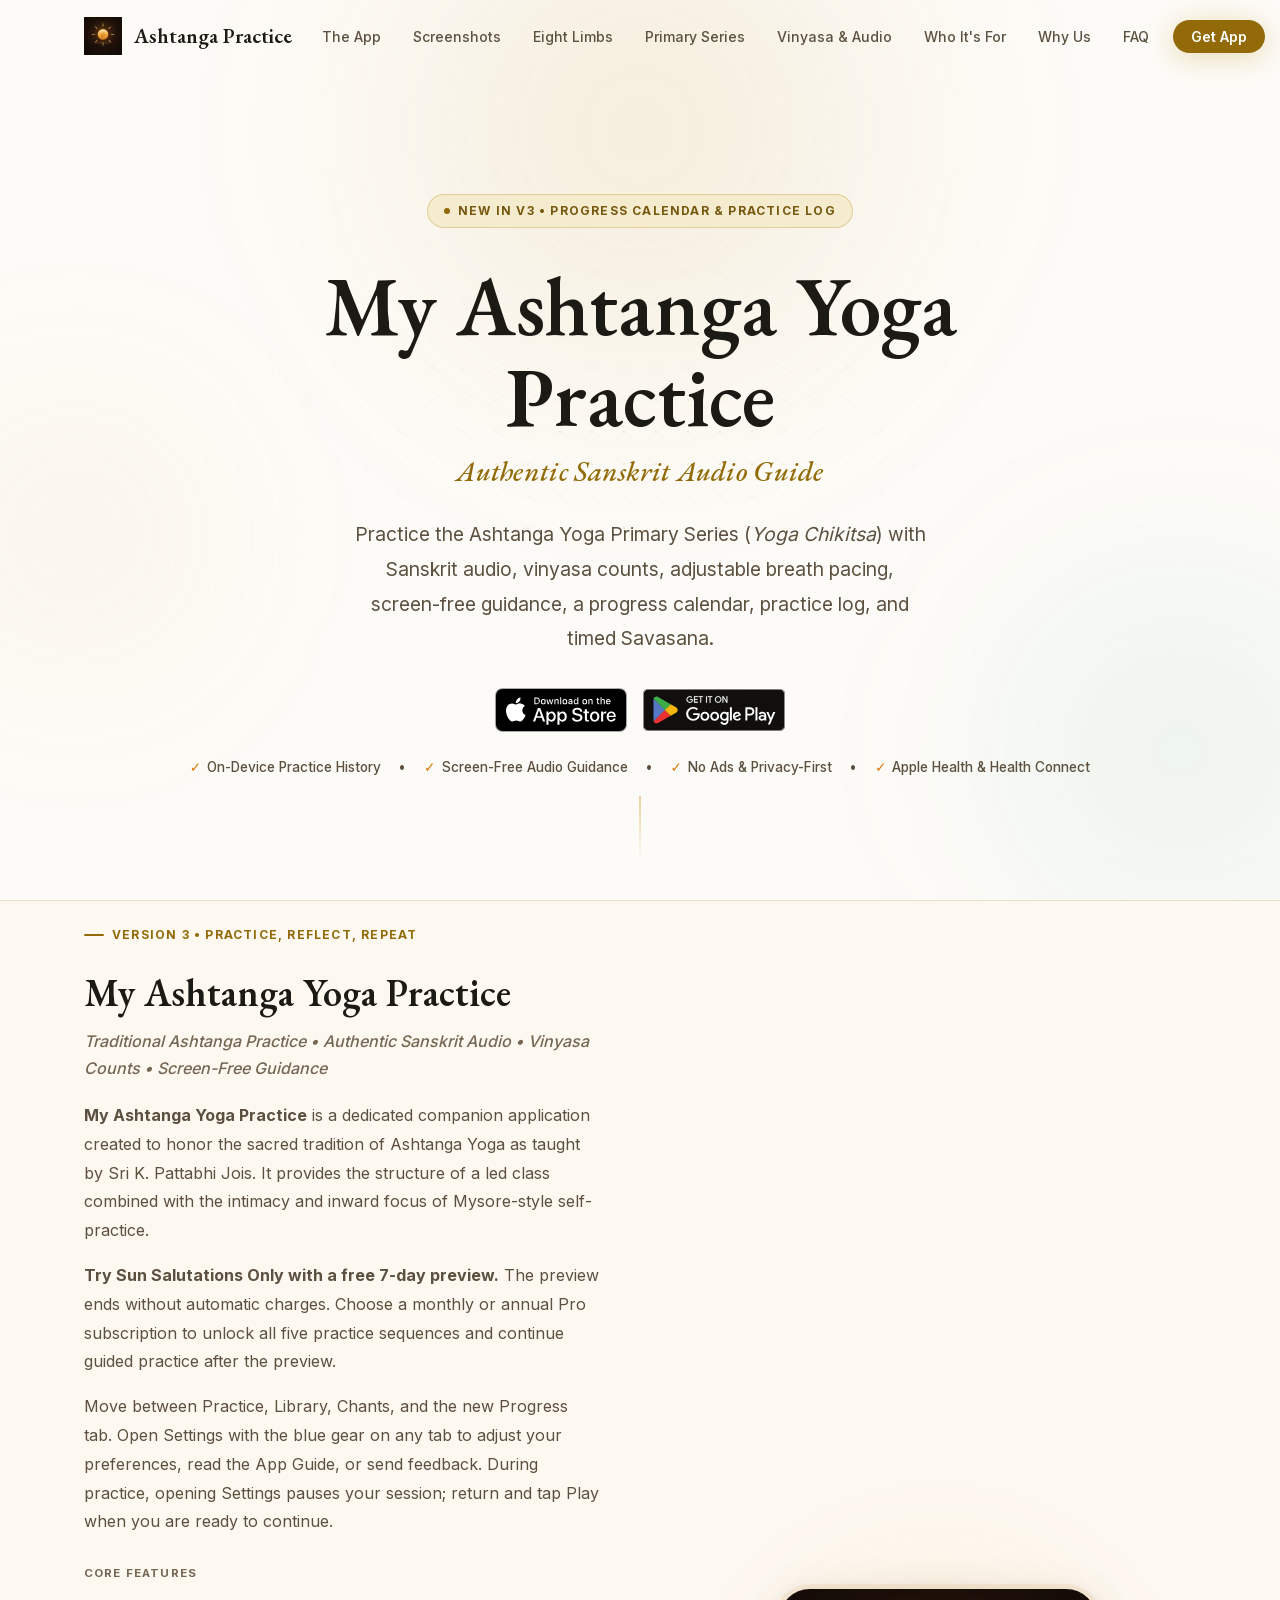
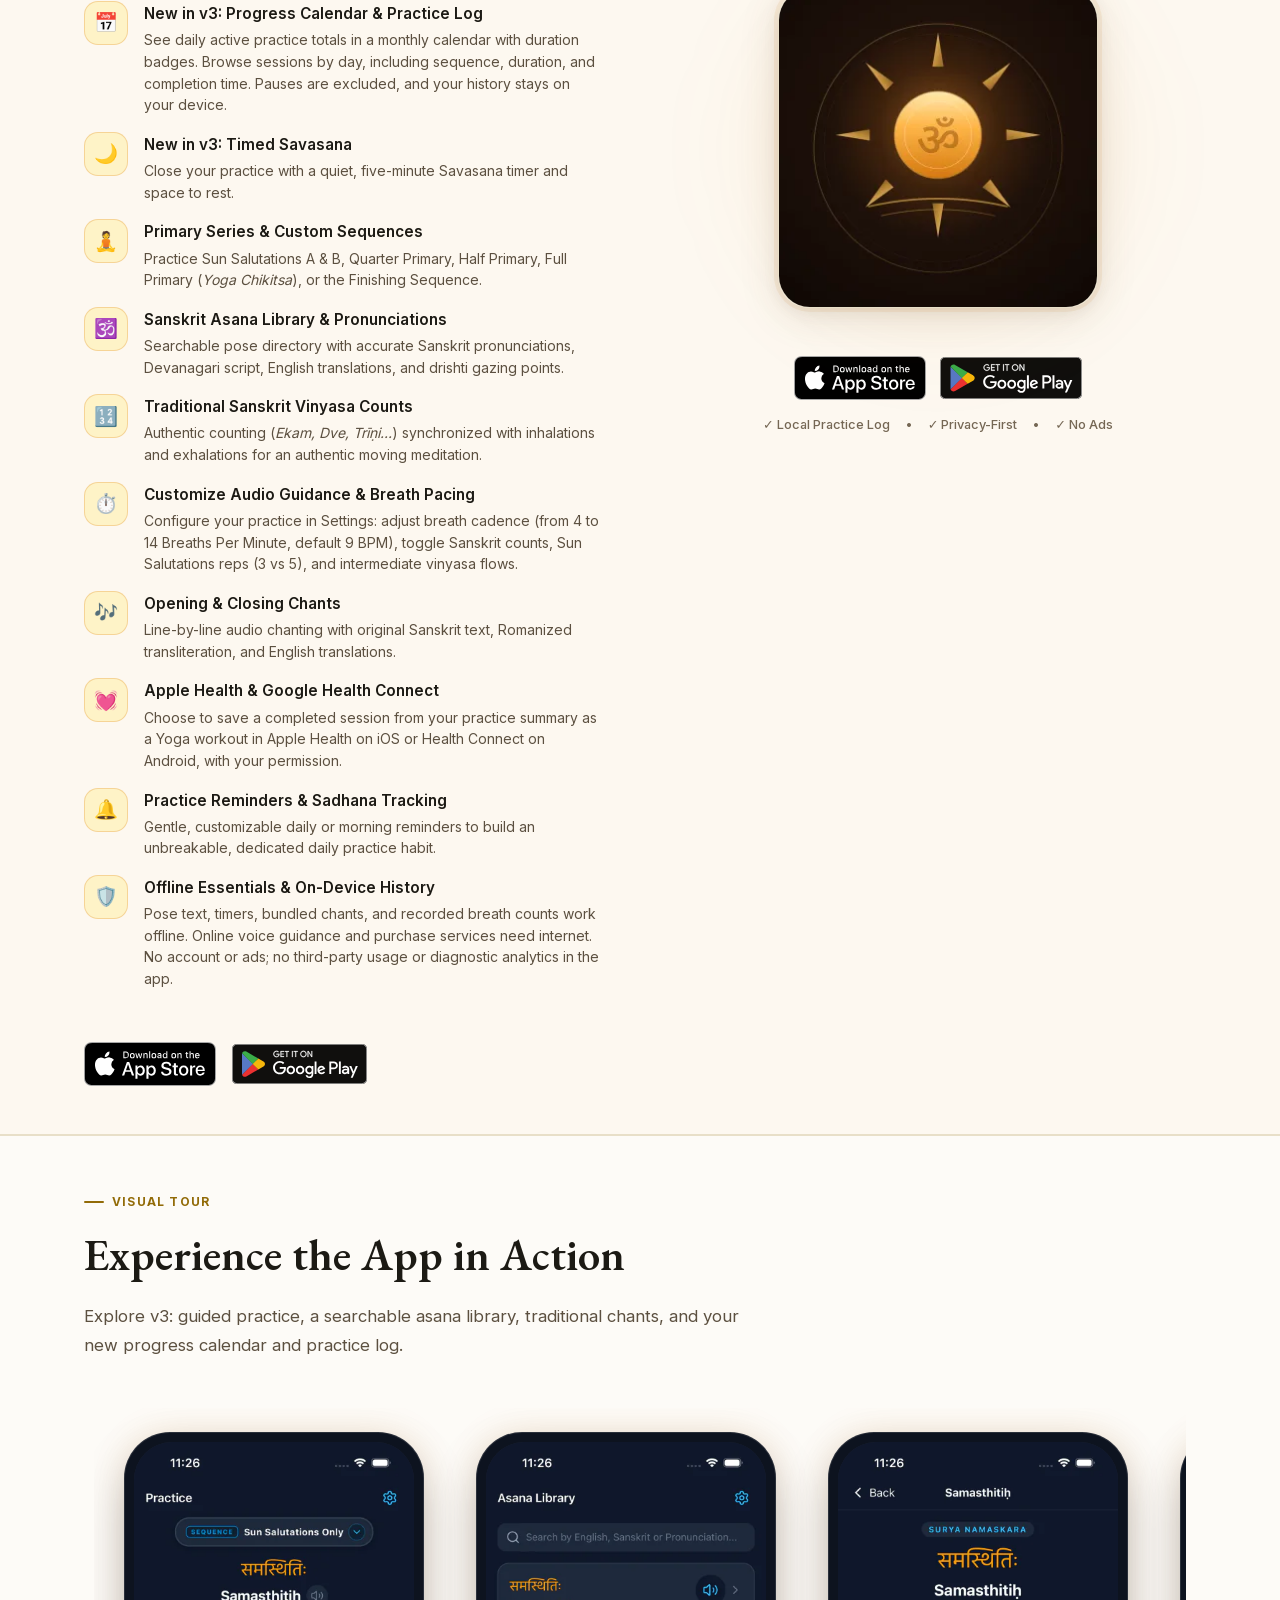
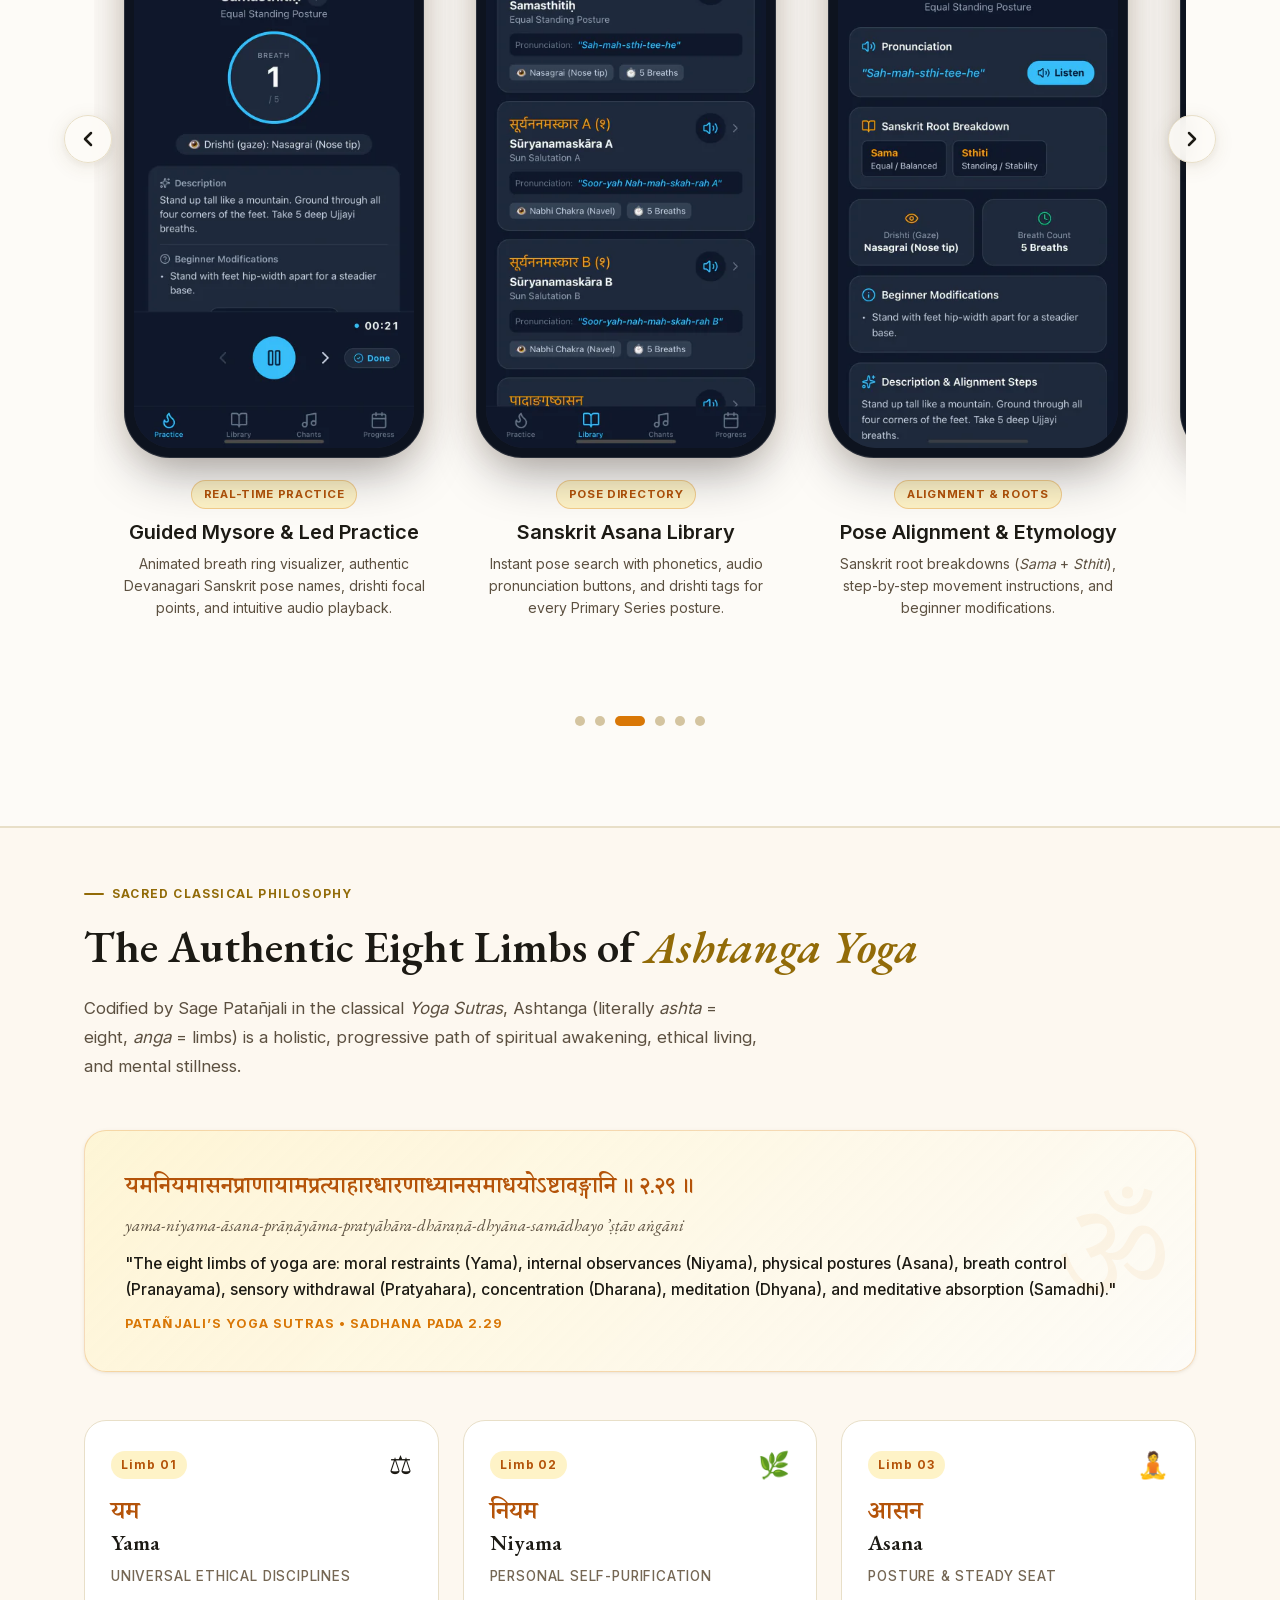
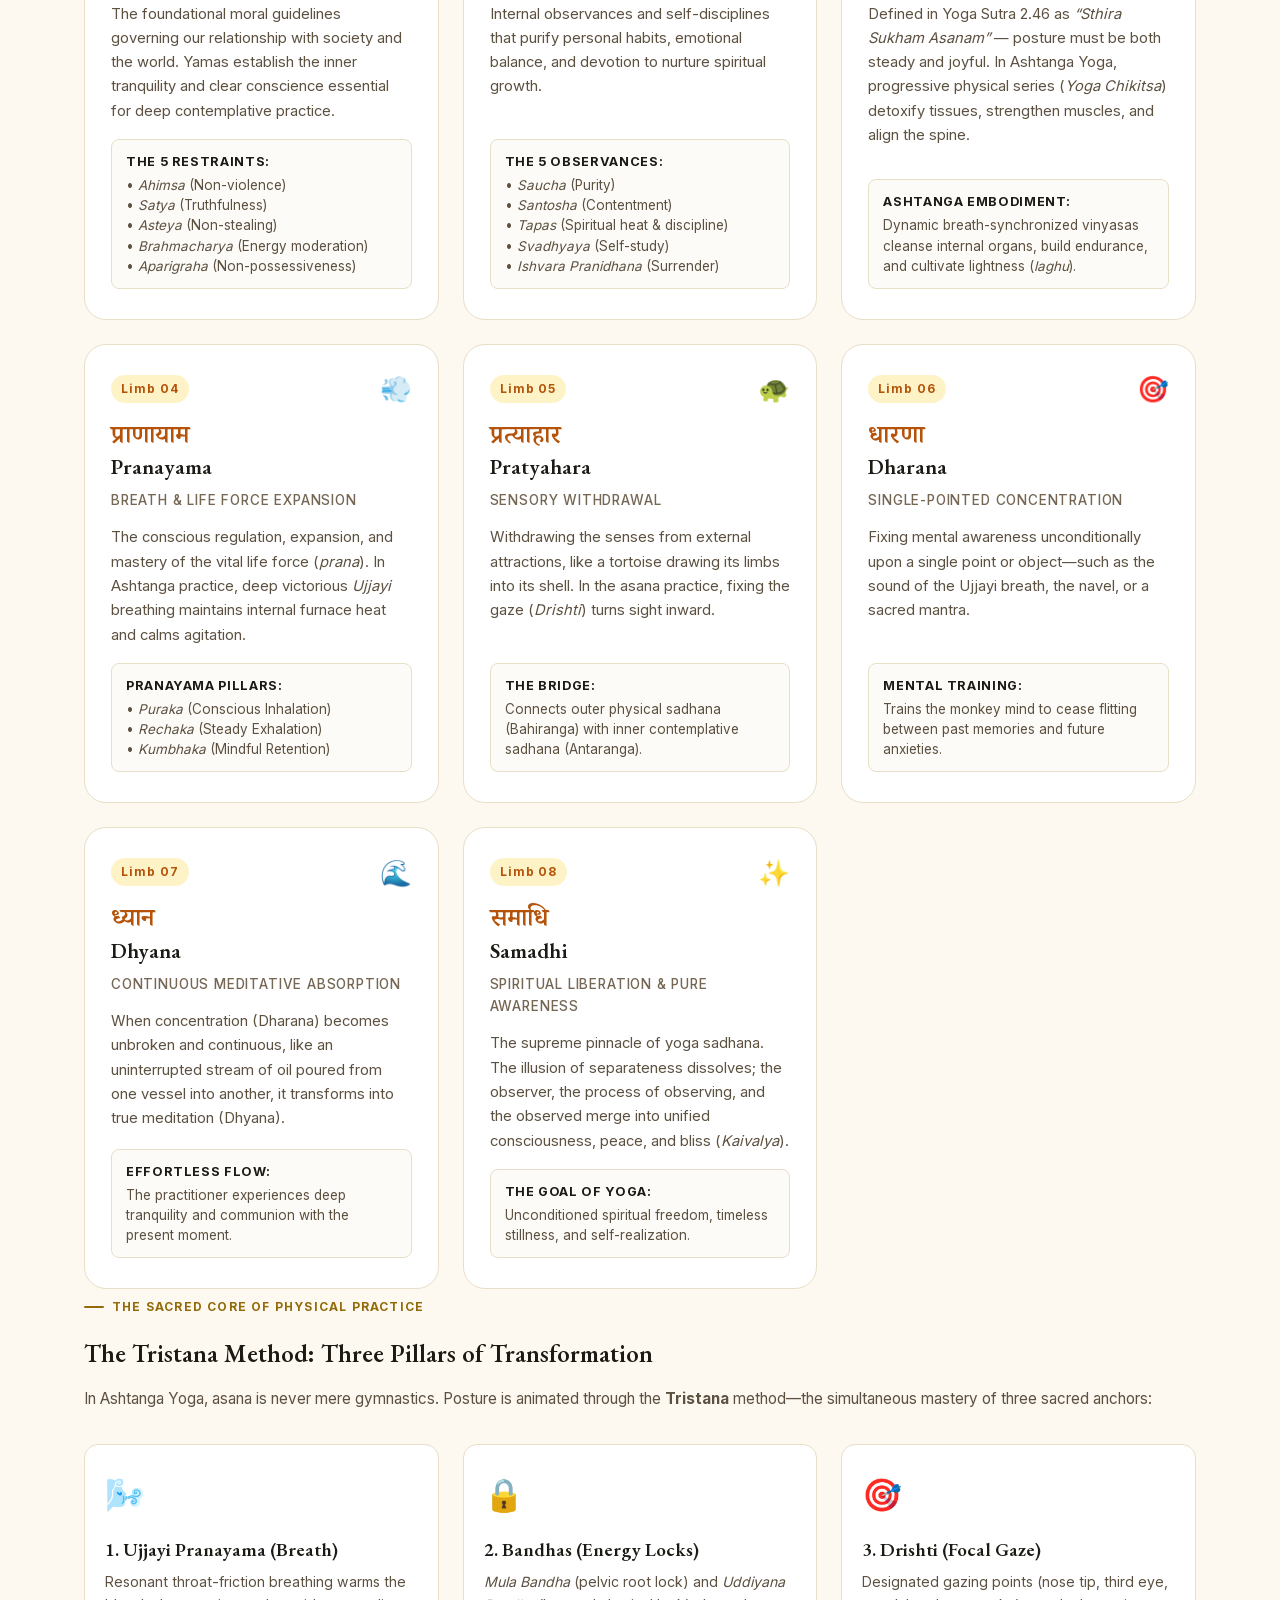
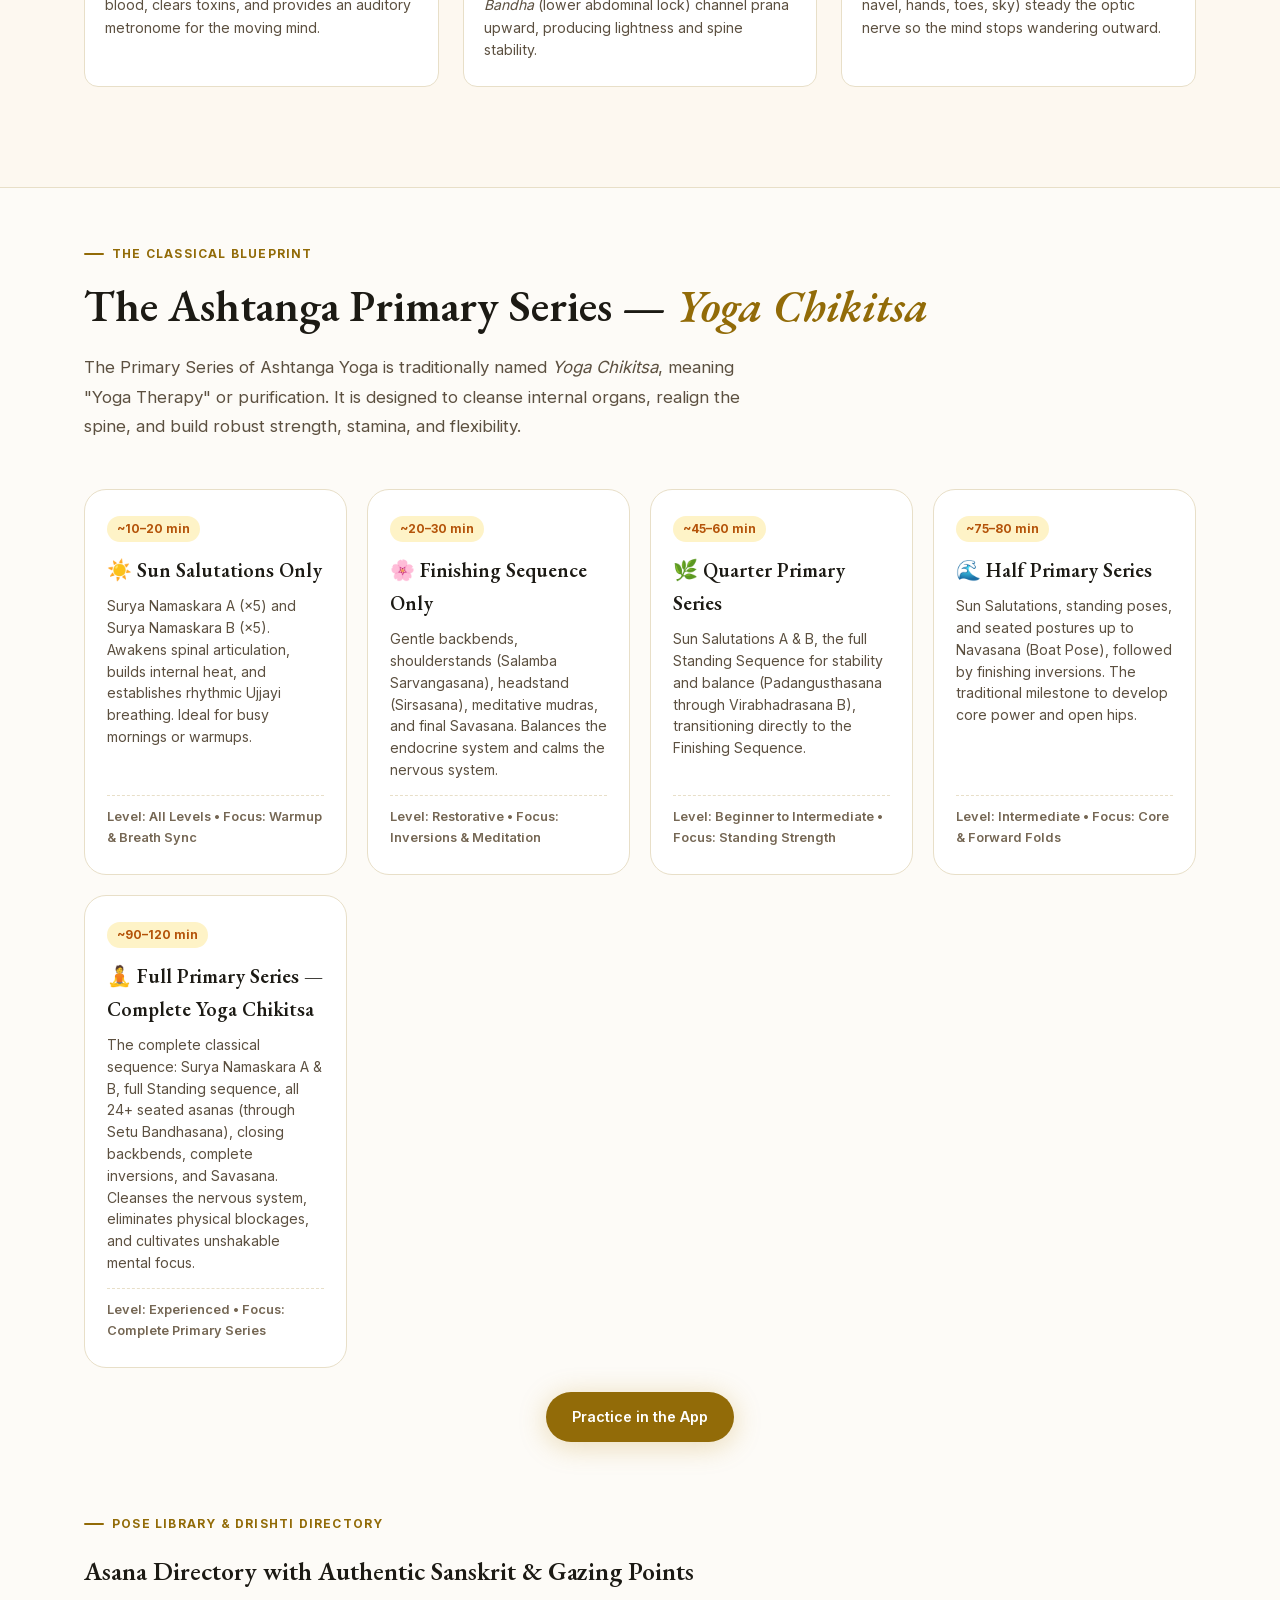
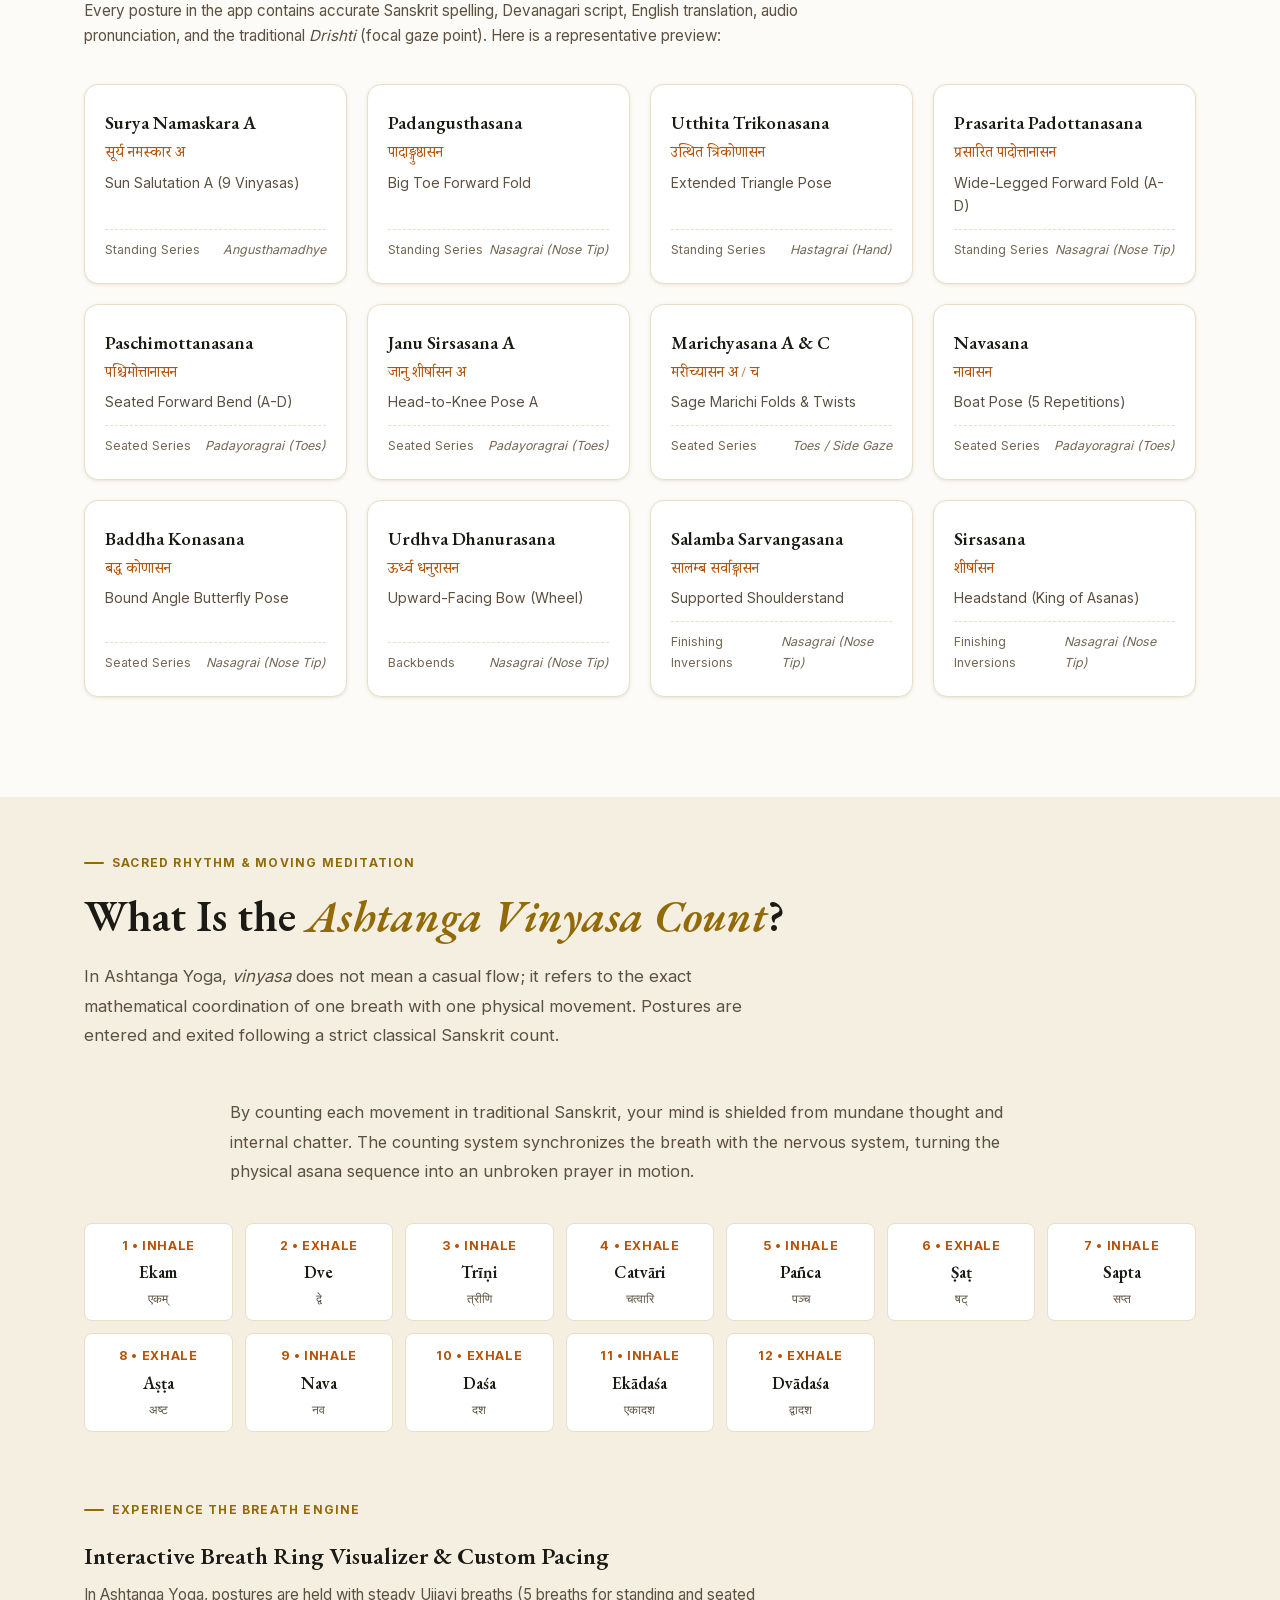
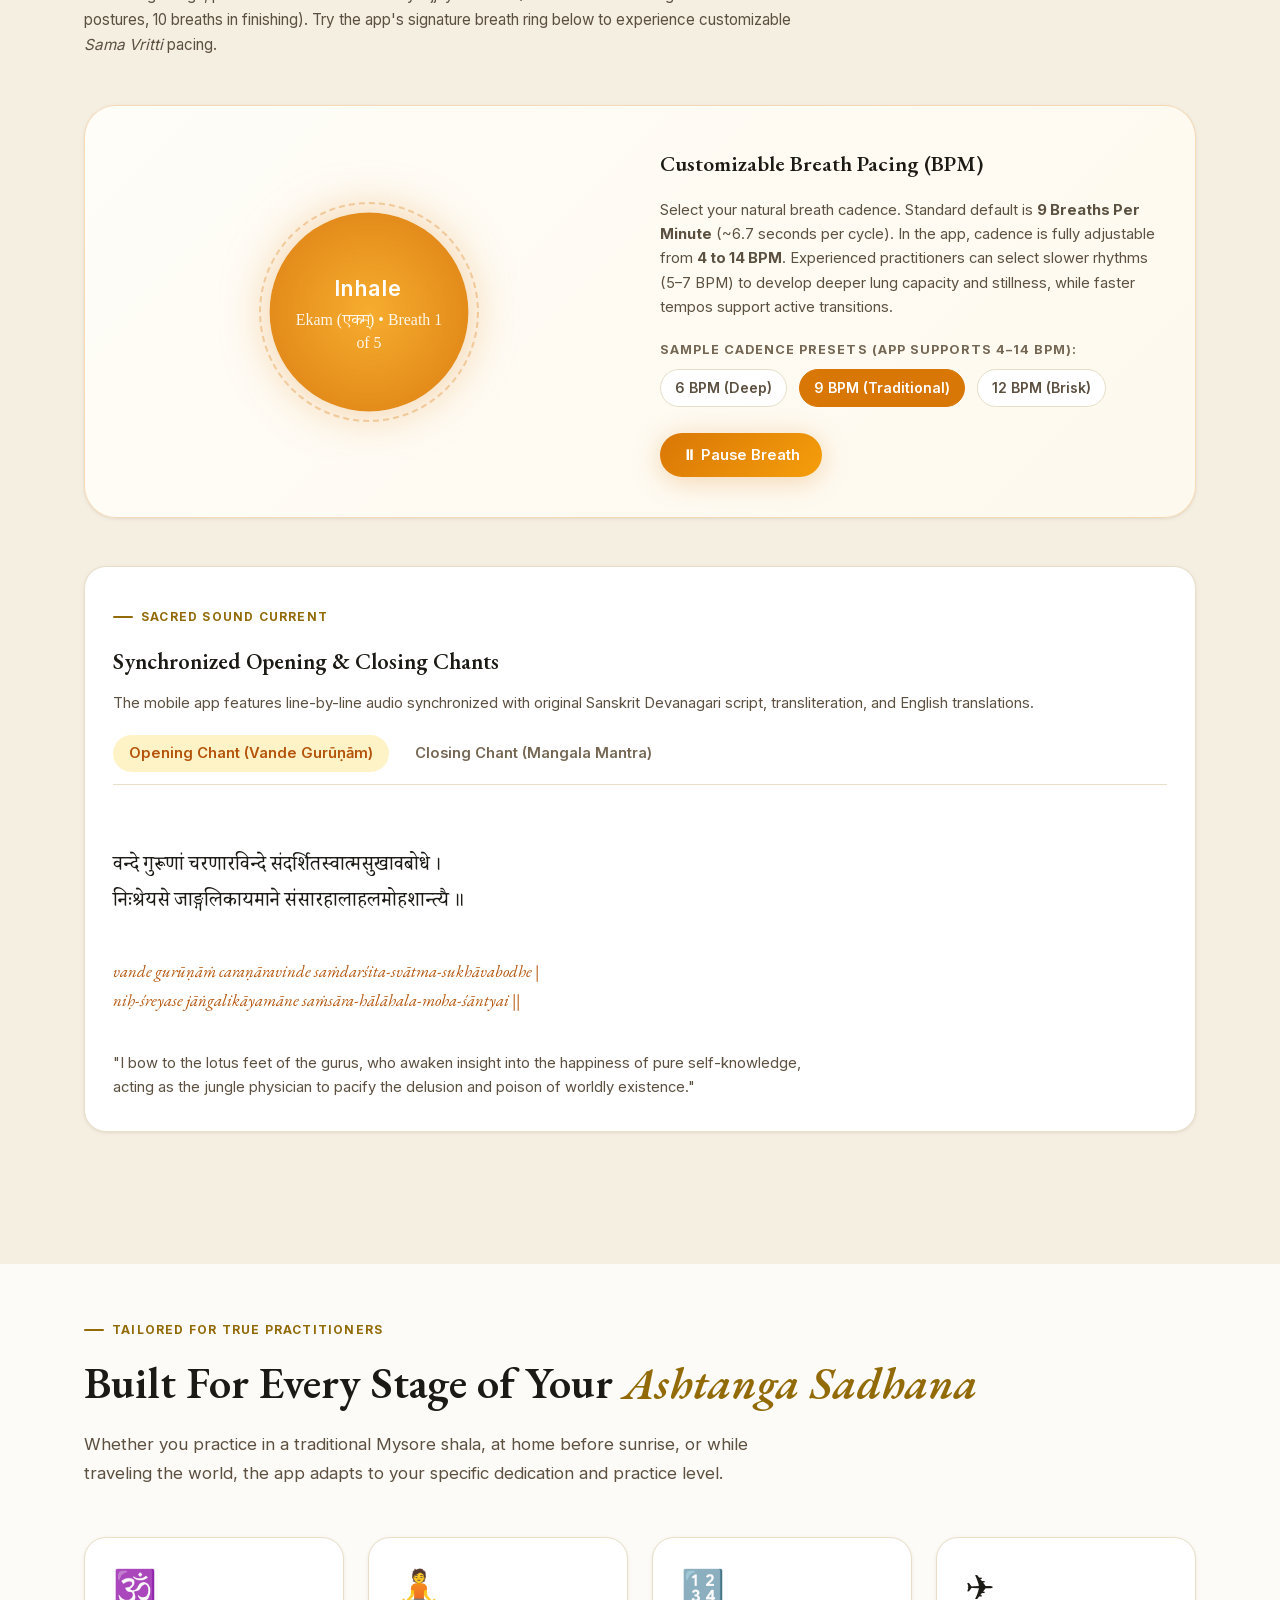
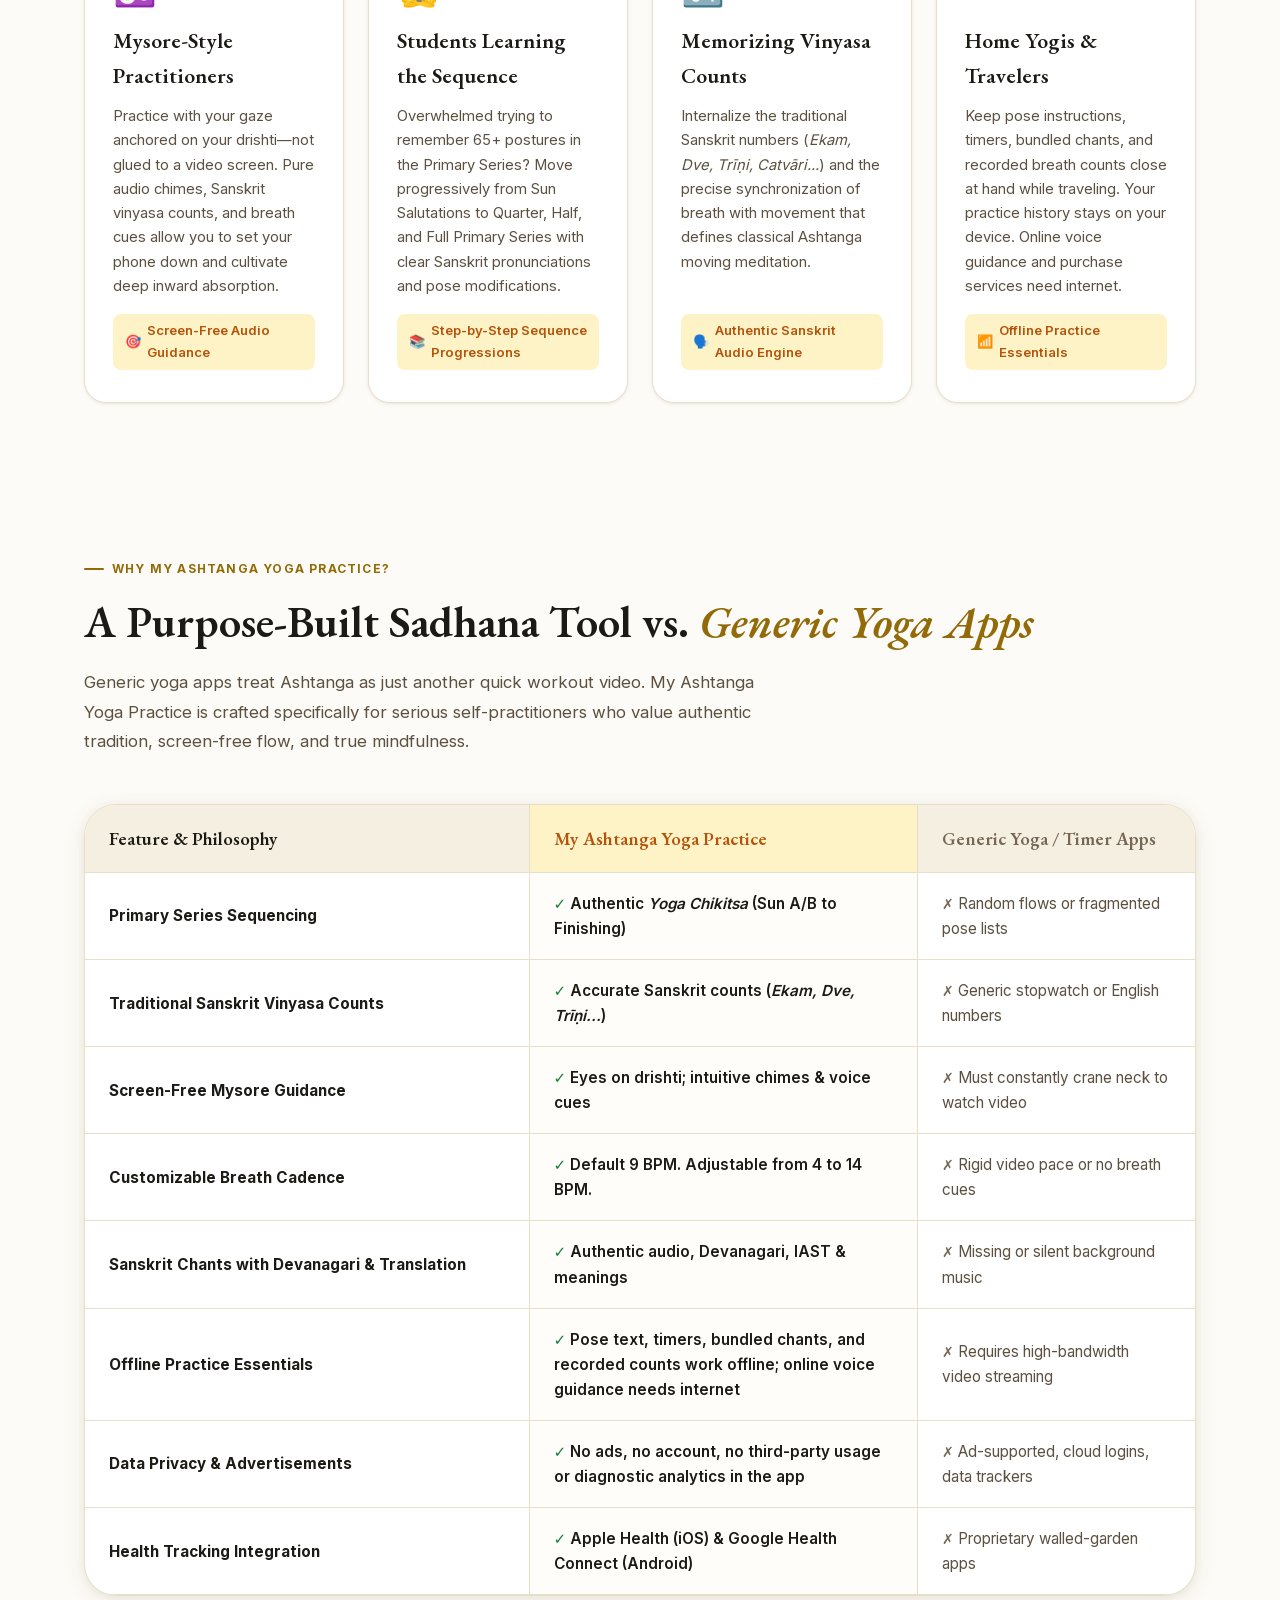
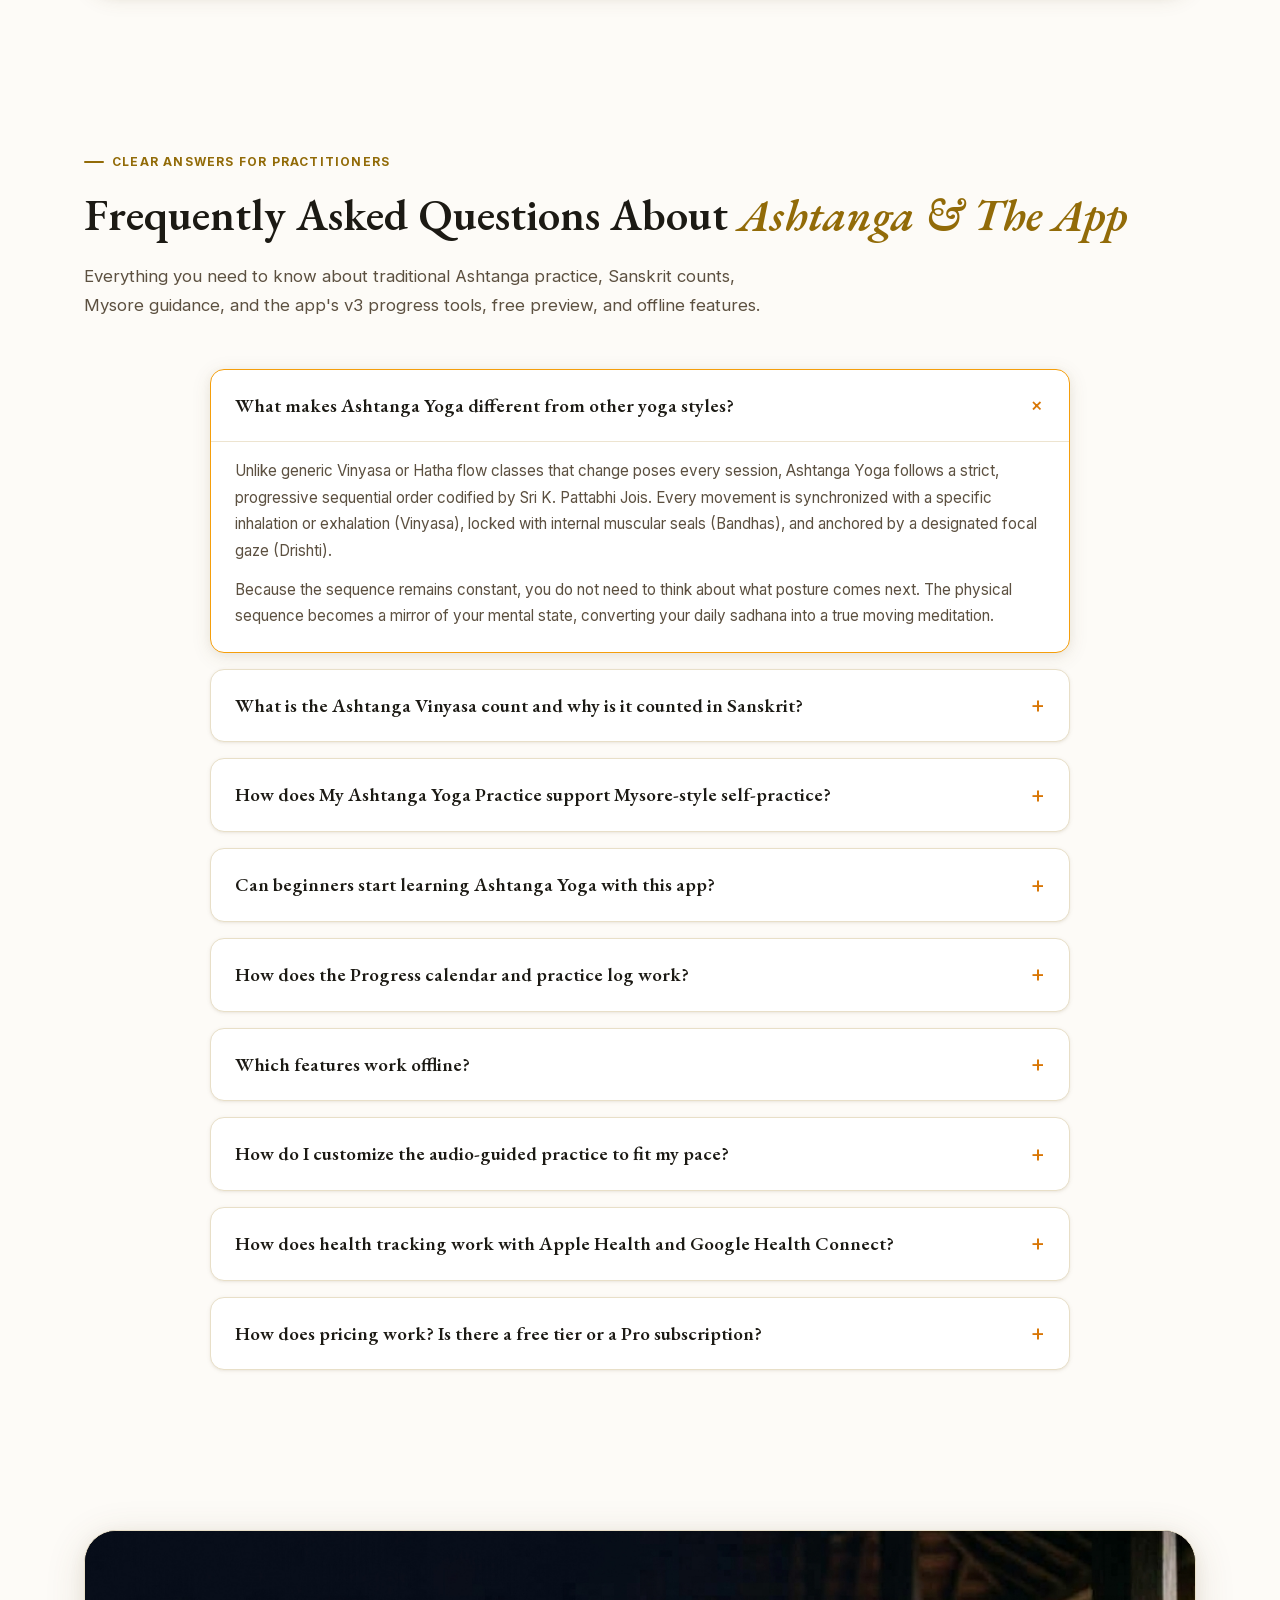
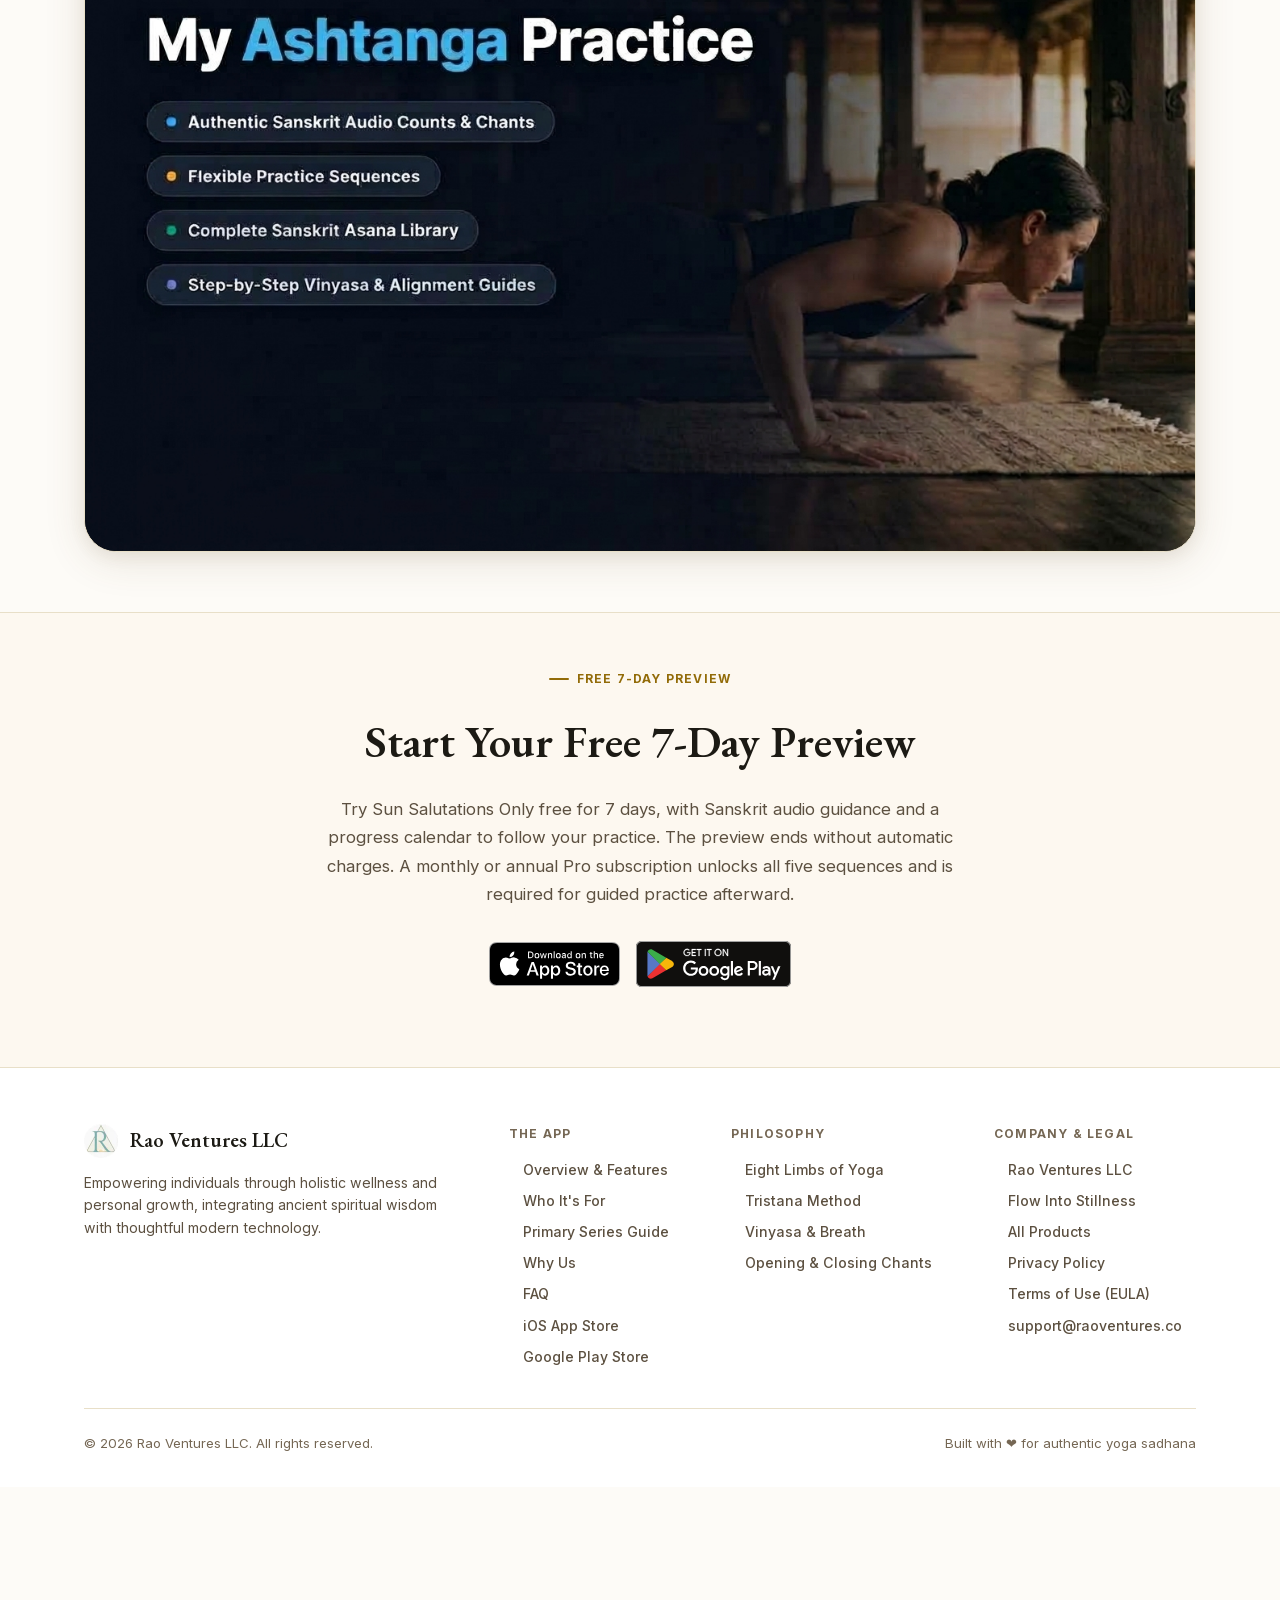
==== commit 63f12f19: "feat: update screenshots and progress calendar feature for v3" ====
--- a/docs/index.html
+++ b/docs/index.html
@@ -59,7 +59,8 @@
           "https://ashtangapractice.com/images/screenshots/ashtanga-yoga-asana-library-sanskrit.webp",
           "https://ashtangapractice.com/images/screenshots/ashtanga-yoga-pose-details-alignment.webp",
           "https://ashtangapractice.com/images/screenshots/ashtanga-yoga-opening-closing-mantra-chants.webp",
-          "https://ashtangapractice.com/images/screenshots/ashtanga-yoga-practice-settings-audio-pacing.webp"
+          "https://ashtangapractice.com/images/screenshots/ashtanga-yoga-practice-settings-audio-pacing.webp",
+          "https://ashtangapractice.com/images/screenshots/ashtanga-yoga-progress-calendar-practice-log.webp"
         ],
         "author": {
           "@type": "Organization",
@@ -117,7 +118,7 @@
           },
           {
             "@type": "Question",
-            "name": "Can beginners learn the Ashtanga Primary Series with this app?",
+            "name": "Can beginners learn the Ashtanga Yoga Primary Series with this app?",
             "acceptedAnswer": {
               "@type": "Answer",
               "text": "Choose from five sequences: Sun Salutations Only, Finishing Only, Quarter Primary, Half Primary, and Full Primary Series. Start with a shorter sequence and explore pose instructions, modifications, and drishti at your own pace. Duration varies with breath pacing, repetitions, and vinyasa settings."
@@ -149,6 +150,14 @@
           },
           {
             "@type": "Question",
+            "name": "How do I customize the audio-guided practice to fit my pace?",
+            "acceptedAnswer": {
+              "@type": "Answer",
+              "text": "Tap the blue gear icon on any tab to open Settings and find Customize Audio Guidance. With Pro, use the minus and plus controls beside Breaths Per Minute to choose 4 to 14 BPM. Lower BPM gives you more time per breath cycle; higher BPM makes guidance faster. The default is 9 BPM, about 6.7 seconds per complete cycle. You can also toggle Sanskrit Count, adjust Sun Salutations Repetitions to 3 or 5 rounds, and choose whether to include Full Vinyasa Flow. Opening Settings during practice pauses the session; return to Practice and tap Play to continue."
+            }
+          },
+          {
+            "@type": "Question",
             "name": "How does the Progress calendar and practice log work?",
             "acceptedAnswer": {
               "@type": "Answer",
@@ -176,11 +185,11 @@
       <ul class="nav-links" role="list">
         <li><a href="#the-app" class="nav-link">The App</a></li>
         <li><a href="#screenshots" class="nav-link">Screenshots</a></li>
-        <li><a href="#who-its-for" class="nav-link">Who It's For</a></li>
+        <li><a href="#eight-limbs" class="nav-link">Eight Limbs</a></li>
         <li><a href="#primary-series" class="nav-link">Primary Series</a></li>
         <li><a href="#vinyasa-breath" class="nav-link">Vinyasa &amp; Audio</a></li>
+        <li><a href="#who-its-for" class="nav-link">Who It's For</a></li>
         <li><a href="#compare" class="nav-link">Why Us</a></li>
-        <li><a href="#eight-limbs" class="nav-link">Eight Limbs</a></li>
         <li><a href="#faq" class="nav-link">FAQ</a></li>
         <li><a href="#the-app" class="nav-cta" id="nav-download-btn">Get App</a></li>
       </ul>
@@ -192,15 +201,15 @@
     <div class="nav-mobile-menu" id="nav-mobile-menu" aria-hidden="true">
       <a href="#the-app" class="nav-mobile-link">The Mobile App</a>
       <a href="#screenshots" class="nav-mobile-link">App Screenshots</a>
+      <a href="#eight-limbs" class="nav-mobile-link">Eight Limbs of Yoga</a>
+      <a href="#primary-series" class="nav-mobile-link">Ashtanga Yoga Primary Series</a>
+      <a href="#vinyasa-breath" class="nav-mobile-link">Vinyasa &amp; Breath Engine</a>
       <a href="#who-its-for" class="nav-mobile-link">Who It's For</a>
-      <a href="#primary-series" class="nav-mobile-link">Primary Series Poses</a>
-      <a href="#vinyasa-breath" class="nav-mobile-link">Vinyasa &amp; Breath Engine</a>
-      <a href="#compare" class="nav-mobile-link">Why My Ashtanga Practice</a>
-      <a href="#eight-limbs" class="nav-mobile-link">Eight Limbs of Yoga</a>
+      <a href="#compare" class="nav-mobile-link">Why My Ashtanga Yoga Practice</a>
       <a href="#faq" class="nav-mobile-link">Frequently Asked Questions</a>
       <a href="https://raoventures.co" class="nav-mobile-link" target="_blank" rel="noopener noreferrer">Rao
         Ventures</a>
-      <a href="#the-app" class="nav-mobile-cta">Try the 7-Day Preview</a>
+      <a href="#the-app" class="nav-mobile-cta">Practice in the App</a>
     </div>
   </nav>
 
@@ -222,7 +231,7 @@
         <em class="hero-title-accent">Authentic Sanskrit Audio Guide</em>
       </h1>
       <p class="hero-subtitle reveal reveal-delay-2">
-        Practice the Ashtanga Primary Series (<em>Yoga Chikitsa</em>) with Sanskrit audio, vinyasa counts,
+        Practice the Ashtanga Yoga Primary Series (<em>Yoga Chikitsa</em>) with Sanskrit audio, vinyasa counts,
         adjustable breath pacing, screen-free guidance, a progress calendar, practice log, and timed Savasana.
       </p>
 
@@ -260,78 +269,6 @@
   <main>
 
     <!-- ═══════════════════════════════════════════════════════════════
-         SECTION 1: WHO IT IS FOR (AUDIENCE TARGETING)
-         ═══════════════════════════════════════════════════════════════ -->
-    <section class="section-pad" id="who-its-for" aria-labelledby="who-title">
-      <div class="container">
-        <div class="section-label reveal">Tailored For True Practitioners</div>
-        <h2 id="who-title" class="section-title reveal reveal-delay-1">
-          Built For Every Stage of Your <em>Ashtanga Sadhana</em>
-        </h2>
-        <p class="section-subtitle reveal reveal-delay-2">
-          Whether you practice in a traditional Mysore shala, at home before sunrise, or while traveling the world,
-          the app adapts to your specific dedication and practice level.
-        </p>
-
-        <div class="audience-grid">
-
-          <!-- Audience 1: Mysore Style -->
-          <article class="audience-card reveal">
-            <span class="audience-icon" aria-hidden="true">🕉️</span>
-            <h3 class="audience-title">Mysore-Style Practitioners</h3>
-            <p class="audience-desc">
-              Practice with your gaze anchored on your drishti—not glued to a video screen. Pure audio chimes, Sanskrit
-              vinyasa counts, and breath cues allow you to set your phone down and cultivate deep inward absorption.
-            </p>
-            <div class="audience-highlight">
-              <span>🎯</span> Screen-Free Audio Guidance
-            </div>
-          </article>
-
-          <!-- Audience 2: Learning the Primary Series -->
-          <article class="audience-card reveal reveal-delay-1">
-            <span class="audience-icon" aria-hidden="true">🧘</span>
-            <h3 class="audience-title">Students Learning the Sequence</h3>
-            <p class="audience-desc">
-              Overwhelmed trying to remember 70+ postures in the Primary Series? Move progressively from Sun Salutations
-              to Quarter, Half, and Full Primary Series with clear Sanskrit pronunciations and pose modifications.
-            </p>
-            <div class="audience-highlight">
-              <span>📚</span> Step-by-Step Sequence Progressions
-            </div>
-          </article>
-
-          <!-- Audience 3: Memorizing Sanskrit Counts -->
-          <article class="audience-card reveal reveal-delay-2">
-            <span class="audience-icon" aria-hidden="true">🔢</span>
-            <h3 class="audience-title">Memorizing Vinyasa Counts</h3>
-            <p class="audience-desc">
-              Internalize the traditional Sanskrit numbers (<em>Ekam, Dve, Trīṇi, Catvāri...</em>) and the precise
-              synchronization of breath with movement that defines classical Ashtanga moving meditation.
-            </p>
-            <div class="audience-highlight">
-              <span>🗣️</span> Authentic Sanskrit Audio Engine
-            </div>
-          </article>
-
-          <!-- Audience 4: Home Yogis & Travelers -->
-          <article class="audience-card reveal reveal-delay-3">
-            <span class="audience-icon" aria-hidden="true">✈️</span>
-            <h3 class="audience-title">Home Yogis &amp; Travelers</h3>
-            <p class="audience-desc">
-              Keep pose instructions, timers, bundled chants, and recorded breath counts close at hand while traveling.
-              Your practice history stays on your device. Online voice guidance and purchase services need internet.
-            </p>
-            <div class="audience-highlight">
-              <span>📶</span> Offline Practice Essentials
-            </div>
-          </article>
-
-        </div>
-      </div>
-    </section>
-
-    <!-- ═══════════════════════════════════════════════════════════════
          SECTION 2: THE MOBILE APP (WHAT IT IS & CORE STRENGTHS)
          ═══════════════════════════════════════════════════════════════ -->
     <section class="product-detail section-pad" id="the-app" aria-labelledby="ashtanga-title"
@@ -390,6 +327,11 @@
               <strong>My Ashtanga Yoga Practice</strong> is a dedicated companion application created to honor the
               sacred tradition of Ashtanga Yoga as taught by Sri K. Pattabhi Jois. It provides the structure of a led
               class combined with the intimacy and inward focus of Mysore-style self-practice.
+            </p>
+            <p class="product-detail-desc reveal reveal-delay-2">
+              <strong>Try Sun Salutations Only with a free 7-day preview.</strong> The preview ends without
+              automatic charges. Choose a monthly or annual Pro subscription to unlock all five practice sequences
+              and continue guided practice after the preview.
             </p>
             <p class="product-detail-desc reveal reveal-delay-2">
               Move between Practice, Library, Chants, and the new Progress tab. Open Settings with the blue gear
@@ -518,7 +460,7 @@
             Experience the App in Action
           </h2>
           <p class="section-subtitle reveal reveal-delay-2">
-            A serene, distraction-free interface thoughtfully designed for your daily Mysore-style or led Ashtanga sadhana.
+            Explore v3: guided practice, a searchable asana library, traditional chants, and your new progress calendar and practice log.
           </p>
         </div>
 
@@ -539,8 +481,10 @@
               <div class="phone-mockup">
                 <div class="phone-mockup-inner">
                   <img src="images/screenshots/ashtanga-yoga-guided-practice-screen.webp"
+                    srcset="images/screenshots/ashtanga-yoga-guided-practice-screen-390.webp 390w, images/screenshots/ashtanga-yoga-guided-practice-screen.webp 780w"
+                    sizes="300px"
                     alt="My Ashtanga Yoga Practice guided practice screen featuring real-time breath counter ring, Devanagari Sanskrit pose name Samasthitih, Drishti gazing guide, and audio controls"
-                    width="390" height="844" loading="lazy" decoding="async" class="phone-screenshot-img" />
+                    width="780" height="1691" loading="lazy" decoding="async" class="phone-screenshot-img" />
                 </div>
               </div>
               <div class="slide-caption">
@@ -555,8 +499,10 @@
               <div class="phone-mockup">
                 <div class="phone-mockup-inner">
                   <img src="images/screenshots/ashtanga-yoga-asana-library-sanskrit.webp"
+                    srcset="images/screenshots/ashtanga-yoga-asana-library-sanskrit-390.webp 390w, images/screenshots/ashtanga-yoga-asana-library-sanskrit.webp 780w"
+                    sizes="300px"
                     alt="Searchable Ashtanga Yoga Asana Library showing Surya Namaskara, Sanskrit pronunciation guides, and drishti tags"
-                    width="390" height="844" loading="lazy" decoding="async" class="phone-screenshot-img" />
+                    width="780" height="1691" loading="lazy" decoding="async" class="phone-screenshot-img" />
                 </div>
               </div>
               <div class="slide-caption">
@@ -571,8 +517,10 @@
               <div class="phone-mockup">
                 <div class="phone-mockup-inner">
                   <img src="images/screenshots/ashtanga-yoga-pose-details-alignment.webp"
+                    srcset="images/screenshots/ashtanga-yoga-pose-details-alignment-390.webp 390w, images/screenshots/ashtanga-yoga-pose-details-alignment.webp 780w"
+                    sizes="300px"
                     alt="Ashtanga yoga detailed pose alignment view with Sanskrit root breakdown, breath synchronization, and beginner modifications"
-                    width="390" height="844" loading="lazy" decoding="async" class="phone-screenshot-img" />
+                    width="780" height="1691" loading="lazy" decoding="async" class="phone-screenshot-img" />
                 </div>
               </div>
               <div class="slide-caption">
@@ -587,8 +535,10 @@
               <div class="phone-mockup">
                 <div class="phone-mockup-inner">
                   <img src="images/screenshots/ashtanga-yoga-opening-closing-mantra-chants.webp"
+                    srcset="images/screenshots/ashtanga-yoga-opening-closing-mantra-chants-390.webp 390w, images/screenshots/ashtanga-yoga-opening-closing-mantra-chants.webp 780w"
+                    sizes="300px"
                     alt="Traditional Ashtanga opening and closing mantras with Devanagari text, IAST transliteration, and audio synchronization"
-                    width="390" height="844" loading="lazy" decoding="async" class="phone-screenshot-img" />
+                    width="780" height="1691" loading="lazy" decoding="async" class="phone-screenshot-img" />
                 </div>
               </div>
               <div class="slide-caption">
@@ -603,14 +553,34 @@
               <div class="phone-mockup">
                 <div class="phone-mockup-inner">
                   <img src="images/screenshots/ashtanga-yoga-practice-settings-audio-pacing.webp"
-                    alt="My Ashtanga Yoga Practice settings screen with breath cadence BPM slider, Sanskrit vinyasa counting toggle, and practice reminders"
-                    width="390" height="844" loading="lazy" decoding="async" class="phone-screenshot-img" />
+                    srcset="images/screenshots/ashtanga-yoga-practice-settings-audio-pacing-390.webp 390w, images/screenshots/ashtanga-yoga-practice-settings-audio-pacing.webp 780w"
+                    sizes="300px"
+                    alt="My Ashtanga Yoga Practice settings screen with breath cadence BPM controls, Sanskrit vinyasa counting toggle, and practice reminders"
+                    width="780" height="1691" loading="lazy" decoding="async" class="phone-screenshot-img" />
                 </div>
               </div>
               <div class="slide-caption">
                 <span class="slide-badge">Personalization</span>
                 <h3 class="slide-title">Pacing &amp; Audio Customization</h3>
                 <p class="slide-desc">Tailor your breath cadence (4–14 BPM), enable or mute Sanskrit counts, toggle full vinyasa flows, and set practice reminders.</p>
+              </div>
+            </article>
+
+            <!-- Slide 6: Progress Calendar & Practice Log -->
+            <article class="app-carousel-slide" data-index="5" id="screenshot-slide-6">
+              <div class="phone-mockup">
+                <div class="phone-mockup-inner">
+                  <img src="images/screenshots/ashtanga-yoga-progress-calendar-practice-log.webp"
+                    srcset="images/screenshots/ashtanga-yoga-progress-calendar-practice-log-390.webp 390w, images/screenshots/ashtanga-yoga-progress-calendar-practice-log.webp 780w"
+                    sizes="300px"
+                    alt="Ashtanga Practice v3 Progress tab with a monthly calendar, daily practice duration badges, and a practice log"
+                    width="780" height="1691" loading="lazy" decoding="async" class="phone-screenshot-img" />
+                </div>
+              </div>
+              <div class="slide-caption">
+                <span class="slide-badge">New in v3</span>
+                <h3 class="slide-title">Progress Calendar &amp; Practice Log</h3>
+                <p class="slide-desc">See daily practice totals on your monthly calendar and revisit sessions in a log grouped by day. Your history stays on your device.</p>
               </div>
             </article>
 
@@ -623,8 +593,256 @@
             <button class="app-carousel-dot" role="tab" aria-selected="false" aria-label="Screenshot 3: Pose Alignment" data-index="2"></button>
             <button class="app-carousel-dot" role="tab" aria-selected="false" aria-label="Screenshot 4: Chants" data-index="3"></button>
             <button class="app-carousel-dot" role="tab" aria-selected="false" aria-label="Screenshot 5: Practice Settings" data-index="4"></button>
-          </div>
-        </div>
+            <button class="app-carousel-dot" role="tab" aria-selected="false" aria-label="Screenshot 6: Progress Calendar and Practice Log" data-index="5"></button>
+          </div>
+        </div>
+      </div>
+    </section>
+
+    <!-- ═══════════════════════════════════════════════════════════════
+         SECTION 6: THE AUTHENTIC EIGHT LIMBS OF ASHTANGA YOGA
+         ═══════════════════════════════════════════════════════════════ -->
+    <section class="section-pad" id="eight-limbs" aria-labelledby="eight-limbs-title"
+      style="background: var(--surface-warm); border-top: 1px solid var(--border); border-bottom: 1px solid var(--border);">
+      <div class="container">
+
+        <div class="section-label reveal">Sacred Classical Philosophy</div>
+        <h2 id="eight-limbs-title" class="section-title reveal reveal-delay-1">
+          The Authentic Eight Limbs of <em>Ashtanga Yoga</em>
+        </h2>
+        <p class="section-subtitle reveal reveal-delay-2">
+          Codified by Sage Patañjali in the classical <em>Yoga Sutras</em>, Ashtanga (literally <em>ashta</em> = eight,
+          <em>anga</em> = limbs) is a holistic, progressive path of spiritual awakening, ethical living, and mental
+          stillness.
+        </p>
+
+        <!-- Yoga Sutra 2.29 Callout Banner -->
+        <article class="sutra-banner reveal reveal-delay-2" aria-label="Patañjali Yoga Sutra 2.29">
+          <div class="sutra-sanskrit">
+            यमनियमासनप्राणायामप्रत्याहारधारणाध्यानसमाधयोऽष्टावङ्गानि ॥ २.२९ ॥
+          </div>
+          <div class="sutra-translit">
+            yama-niyama-āsana-prāṇāyāma-pratyāhāra-dhāraṇā-dhyāna-samādhayo ’ṣṭāv aṅgāni
+          </div>
+          <div class="sutra-english">
+            "The eight limbs of yoga are: moral restraints (Yama), internal observances (Niyama), physical postures
+            (Asana), breath control (Pranayama), sensory withdrawal (Pratyahara), concentration (Dharana), meditation
+            (Dhyana), and meditative absorption (Samadhi)."
+          </div>
+          <span class="sutra-ref">Patañjali’s Yoga Sutras • Sadhana Pada 2.29</span>
+        </article>
+
+        <!-- The 8 Limbs Cards Grid -->
+        <div class="limbs-grid">
+
+          <!-- Limb 1: Yama -->
+          <article class="limb-card reveal" id="limb-1" aria-labelledby="limb-1-title">
+            <div class="limb-header">
+              <span class="limb-num-badge">Limb 01</span>
+              <span class="limb-icon" aria-hidden="true">⚖️</span>
+            </div>
+            <div class="limb-devanagari">यम</div>
+            <h3 class="limb-title" id="limb-1-title">Yama</h3>
+            <div class="limb-subtitle">Universal Ethical Disciplines</div>
+            <p class="limb-desc">
+              The foundational moral guidelines governing our relationship with society and the world. Yamas establish
+              the inner tranquility and clear conscience essential for deep contemplative practice.
+            </p>
+            <div class="limb-subitems">
+              <strong>The 5 Restraints:</strong>
+              • <em>Ahimsa</em> (Non-violence)<br />
+              • <em>Satya</em> (Truthfulness)<br />
+              • <em>Asteya</em> (Non-stealing)<br />
+              • <em>Brahmacharya</em> (Energy moderation)<br />
+              • <em>Aparigraha</em> (Non-possessiveness)
+            </div>
+          </article>
+
+          <!-- Limb 2: Niyama -->
+          <article class="limb-card reveal reveal-delay-1" id="limb-2" aria-labelledby="limb-2-title">
+            <div class="limb-header">
+              <span class="limb-num-badge">Limb 02</span>
+              <span class="limb-icon" aria-hidden="true">🌿</span>
+            </div>
+            <div class="limb-devanagari">नियम</div>
+            <h3 class="limb-title" id="limb-2-title">Niyama</h3>
+            <div class="limb-subtitle">Personal Self-Purification</div>
+            <p class="limb-desc">
+              Internal observances and self-disciplines that purify personal habits, emotional balance, and devotion to
+              nurture spiritual growth.
+            </p>
+            <div class="limb-subitems">
+              <strong>The 5 Observances:</strong>
+              • <em>Saucha</em> (Purity)<br />
+              • <em>Santosha</em> (Contentment)<br />
+              • <em>Tapas</em> (Spiritual heat &amp; discipline)<br />
+              • <em>Svadhyaya</em> (Self-study)<br />
+              • <em>Ishvara Pranidhana</em> (Surrender)
+            </div>
+          </article>
+
+          <!-- Limb 3: Asana -->
+          <article class="limb-card reveal reveal-delay-2" id="limb-3" aria-labelledby="limb-3-title">
+            <div class="limb-header">
+              <span class="limb-num-badge">Limb 03</span>
+              <span class="limb-icon" aria-hidden="true">🧘</span>
+            </div>
+            <div class="limb-devanagari">आसन</div>
+            <h3 class="limb-title" id="limb-3-title">Asana</h3>
+            <div class="limb-subtitle">Posture &amp; Steady Seat</div>
+            <p class="limb-desc">
+              Defined in Yoga Sutra 2.46 as <em>“Sthira Sukham Asanam”</em> — posture must be both steady and joyful. In
+              Ashtanga Yoga, progressive physical series (<em>Yoga Chikitsa</em>) detoxify tissues, strengthen muscles,
+              and align the spine.
+            </p>
+            <div class="limb-subitems">
+              <strong>Ashtanga Embodiment:</strong>
+              Dynamic breath-synchronized vinyasas cleanse internal organs, build endurance, and cultivate lightness
+              (<em>laghu</em>).
+            </div>
+          </article>
+
+          <!-- Limb 4: Pranayama -->
+          <article class="limb-card reveal reveal-delay-3" id="limb-4" aria-labelledby="limb-4-title">
+            <div class="limb-header">
+              <span class="limb-num-badge">Limb 04</span>
+              <span class="limb-icon" aria-hidden="true">💨</span>
+            </div>
+            <div class="limb-devanagari">प्राणायाम</div>
+            <h3 class="limb-title" id="limb-4-title">Pranayama</h3>
+            <div class="limb-subtitle">Breath &amp; Life Force Expansion</div>
+            <p class="limb-desc">
+              The conscious regulation, expansion, and mastery of the vital life force (<em>prana</em>). In Ashtanga
+              practice, deep victorious <em>Ujjayi</em> breathing maintains internal furnace heat and calms agitation.
+            </p>
+            <div class="limb-subitems">
+              <strong>Pranayama Pillars:</strong>
+              • <em>Puraka</em> (Conscious Inhalation)<br />
+              • <em>Rechaka</em> (Steady Exhalation)<br />
+              • <em>Kumbhaka</em> (Mindful Retention)
+            </div>
+          </article>
+
+          <!-- Limb 5: Pratyahara -->
+          <article class="limb-card reveal" id="limb-5" aria-labelledby="limb-5-title">
+            <div class="limb-header">
+              <span class="limb-num-badge">Limb 05</span>
+              <span class="limb-icon" aria-hidden="true">🐢</span>
+            </div>
+            <div class="limb-devanagari">प्रत्याहार</div>
+            <h3 class="limb-title" id="limb-5-title">Pratyahara</h3>
+            <div class="limb-subtitle">Sensory Withdrawal</div>
+            <p class="limb-desc">
+              Withdrawing the senses from external attractions, like a tortoise drawing its limbs into its shell. In the
+              asana practice, fixing the gaze (<em>Drishti</em>) turns sight inward.
+            </p>
+            <div class="limb-subitems">
+              <strong>The Bridge:</strong>
+              Connects outer physical sadhana (Bahiranga) with inner contemplative sadhana (Antaranga).
+            </div>
+          </article>
+
+          <!-- Limb 6: Dharana -->
+          <article class="limb-card reveal reveal-delay-1" id="limb-6" aria-labelledby="limb-6-title">
+            <div class="limb-header">
+              <span class="limb-num-badge">Limb 06</span>
+              <span class="limb-icon" aria-hidden="true">🎯</span>
+            </div>
+            <div class="limb-devanagari">धारणा</div>
+            <h3 class="limb-title" id="limb-6-title">Dharana</h3>
+            <div class="limb-subtitle">Single-Pointed Concentration</div>
+            <p class="limb-desc">
+              Fixing mental awareness unconditionally upon a single point or object—such as the sound of the Ujjayi
+              breath, the navel, or a sacred mantra.
+            </p>
+            <div class="limb-subitems">
+              <strong>Mental Training:</strong>
+              Trains the monkey mind to cease flitting between past memories and future anxieties.
+            </div>
+          </article>
+
+          <!-- Limb 7: Dhyana -->
+          <article class="limb-card reveal reveal-delay-2" id="limb-7" aria-labelledby="limb-7-title">
+            <div class="limb-header">
+              <span class="limb-num-badge">Limb 07</span>
+              <span class="limb-icon" aria-hidden="true">🌊</span>
+            </div>
+            <div class="limb-devanagari">ध्यान</div>
+            <h3 class="limb-title" id="limb-7-title">Dhyana</h3>
+            <div class="limb-subtitle">Continuous Meditative Absorption</div>
+            <p class="limb-desc">
+              When concentration (Dharana) becomes unbroken and continuous, like an uninterrupted stream of oil poured
+              from one vessel into another, it transforms into true meditation (Dhyana).
+            </p>
+            <div class="limb-subitems">
+              <strong>Effortless Flow:</strong>
+              The practitioner experiences deep tranquility and communion with the present moment.
+            </div>
+          </article>
+
+          <!-- Limb 8: Samadhi -->
+          <article class="limb-card reveal reveal-delay-3" id="limb-8" aria-labelledby="limb-8-title">
+            <div class="limb-header">
+              <span class="limb-num-badge">Limb 08</span>
+              <span class="limb-icon" aria-hidden="true">✨</span>
+            </div>
+            <div class="limb-devanagari">समाधि</div>
+            <h3 class="limb-title" id="limb-8-title">Samadhi</h3>
+            <div class="limb-subtitle">Spiritual Liberation &amp; Pure Awareness</div>
+            <p class="limb-desc">
+              The supreme pinnacle of yoga sadhana. The illusion of separateness dissolves; the observer, the process of
+              observing, and the observed merge into unified consciousness, peace, and bliss (<em>Kaivalya</em>).
+            </p>
+            <div class="limb-subitems">
+              <strong>The Goal of Yoga:</strong>
+              Unconditioned spiritual freedom, timeless stillness, and self-realization.
+            </div>
+          </article>
+
+        </div>
+
+        <!-- Tristana Method Callout -->
+        <div class="tristana-section reveal" id="tristana">
+          <div class="section-label">The Sacred Core of Physical Practice</div>
+          <h3
+            style="font-family: var(--font-sans); font-size: 1.55rem; font-weight: 600; color: var(--text); margin-bottom: 12px;">
+            The Tristana Method: Three Pillars of Transformation
+          </h3>
+          <p style="font-size: 0.95rem; color: var(--text-sec); line-height: 1.7; margin-bottom: 24px;">
+            In Ashtanga Yoga, asana is never mere gymnastics. Posture is animated through the <strong>Tristana</strong>
+            method—the simultaneous mastery of three sacred anchors:
+          </p>
+
+          <div class="tristana-grid">
+            <div class="tristana-card">
+              <div class="tristana-card-icon" aria-hidden="true">🌬️</div>
+              <h4 class="tristana-card-title">1. Ujjayi Pranayama (Breath)</h4>
+              <p class="tristana-card-desc">
+                Resonant throat-friction breathing warms the blood, clears toxins, and provides an auditory metronome
+                for
+                the moving mind.
+              </p>
+            </div>
+            <div class="tristana-card">
+              <div class="tristana-card-icon" aria-hidden="true">🔒</div>
+              <h4 class="tristana-card-title">2. Bandhas (Energy Locks)</h4>
+              <p class="tristana-card-desc">
+                <em>Mula Bandha</em> (pelvic root lock) and <em>Uddiyana Bandha</em> (lower abdominal lock) channel
+                prana
+                upward, producing lightness and spine stability.
+              </p>
+            </div>
+            <div class="tristana-card">
+              <div class="tristana-card-icon" aria-hidden="true">🎯</div>
+              <h4 class="tristana-card-title">3. Drishti (Focal Gaze)</h4>
+              <p class="tristana-card-desc">
+                Designated gazing points (nose tip, third eye, navel, hands, toes, sky) steady the optic nerve so the
+                mind stops wandering outward.
+              </p>
+            </div>
+          </div>
+        </div>
+
       </div>
     </section>
 
@@ -690,27 +908,24 @@
             <div class="sequence-tag">Level: Intermediate • Focus: Core &amp; Forward Folds</div>
           </article>
 
-          <!-- Sequence 5 (Full Series Hero Card) -->
-          <article class="sequence-card reveal"
-            style="grid-column: 1 / -1; background: linear-gradient(135deg, #FFFDF8 0%, #FEF8EC 100%); border-color: rgba(217, 119, 6, 0.3);">
-            <div
-              style="display: flex; flex-wrap: wrap; justify-content: space-between; align-items: center; gap: 16px;">
-              <div>
-                <span class="sequence-duration" style="background: var(--amber); color: #fff;">~90–120 min</span>
-                <h3 class="sequence-title" style="font-size: 1.5rem; margin-top: 6px;">🧘 Full Primary Series — Complete
-                  Yoga Chikitsa</h3>
-                <p class="sequence-desc" style="max-width: 780px;">
-                  The complete classical sequence: Surya Namaskara A &amp; B, full Standing sequence, all 24+ seated
-                  asanas (through Setu Bandhasana), closing backbends, complete inversions, and Savasana. Cleanses the
-                  nervous system, eliminates physical blockages, and cultivates unshakable mental focus.
-                </p>
-              </div>
-              <a href="#the-app" class="btn btn-primary" style="align-self: center;">
-                <span>Practice in the App</span>
-              </a>
-            </div>
+          <!-- Sequence 5 -->
+          <article class="sequence-card reveal">
+            <span class="sequence-duration">~90–120 min</span>
+            <h3 class="sequence-title">🧘 Full Primary Series — Complete Yoga Chikitsa</h3>
+            <p class="sequence-desc">
+              The complete classical sequence: Surya Namaskara A &amp; B, full Standing sequence, all 24+ seated
+              asanas (through Setu Bandhasana), closing backbends, complete inversions, and Savasana. Cleanses the
+              nervous system, eliminates physical blockages, and cultivates unshakable mental focus.
+            </p>
+            <div class="sequence-tag">Level: Experienced • Focus: Complete Primary Series</div>
           </article>
 
+        </div>
+
+        <div class="reveal" style="margin-top: 24px; text-align: center;">
+          <a href="#the-app" class="btn btn-primary">
+            <span>Practice in the App</span>
+          </a>
         </div>
 
         <!-- Pose Library Preview Directory -->
@@ -1061,11 +1276,83 @@
     </section>
 
     <!-- ═══════════════════════════════════════════════════════════════
+         SECTION 1: WHO IT IS FOR (AUDIENCE TARGETING)
+         ═══════════════════════════════════════════════════════════════ -->
+    <section class="section-pad" id="who-its-for" aria-labelledby="who-title">
+      <div class="container">
+        <div class="section-label reveal">Tailored For True Practitioners</div>
+        <h2 id="who-title" class="section-title reveal reveal-delay-1">
+          Built For Every Stage of Your <em>Ashtanga Sadhana</em>
+        </h2>
+        <p class="section-subtitle reveal reveal-delay-2">
+          Whether you practice in a traditional Mysore shala, at home before sunrise, or while traveling the world,
+          the app adapts to your specific dedication and practice level.
+        </p>
+
+        <div class="audience-grid">
+
+          <!-- Audience 1: Mysore Style -->
+          <article class="audience-card reveal">
+            <span class="audience-icon" aria-hidden="true">🕉️</span>
+            <h3 class="audience-title">Mysore-Style Practitioners</h3>
+            <p class="audience-desc">
+              Practice with your gaze anchored on your drishti—not glued to a video screen. Pure audio chimes, Sanskrit
+              vinyasa counts, and breath cues allow you to set your phone down and cultivate deep inward absorption.
+            </p>
+            <div class="audience-highlight">
+              <span>🎯</span> Screen-Free Audio Guidance
+            </div>
+          </article>
+
+          <!-- Audience 2: Learning the Primary Series -->
+          <article class="audience-card reveal reveal-delay-1">
+            <span class="audience-icon" aria-hidden="true">🧘</span>
+            <h3 class="audience-title">Students Learning the Sequence</h3>
+            <p class="audience-desc">
+              Overwhelmed trying to remember 65+ postures in the Primary Series? Move progressively from Sun Salutations
+              to Quarter, Half, and Full Primary Series with clear Sanskrit pronunciations and pose modifications.
+            </p>
+            <div class="audience-highlight">
+              <span>📚</span> Step-by-Step Sequence Progressions
+            </div>
+          </article>
+
+          <!-- Audience 3: Memorizing Sanskrit Counts -->
+          <article class="audience-card reveal reveal-delay-2">
+            <span class="audience-icon" aria-hidden="true">🔢</span>
+            <h3 class="audience-title">Memorizing Vinyasa Counts</h3>
+            <p class="audience-desc">
+              Internalize the traditional Sanskrit numbers (<em>Ekam, Dve, Trīṇi, Catvāri...</em>) and the precise
+              synchronization of breath with movement that defines classical Ashtanga moving meditation.
+            </p>
+            <div class="audience-highlight">
+              <span>🗣️</span> Authentic Sanskrit Audio Engine
+            </div>
+          </article>
+
+          <!-- Audience 4: Home Yogis & Travelers -->
+          <article class="audience-card reveal reveal-delay-3">
+            <span class="audience-icon" aria-hidden="true">✈️</span>
+            <h3 class="audience-title">Home Yogis &amp; Travelers</h3>
+            <p class="audience-desc">
+              Keep pose instructions, timers, bundled chants, and recorded breath counts close at hand while traveling.
+              Your practice history stays on your device. Online voice guidance and purchase services need internet.
+            </p>
+            <div class="audience-highlight">
+              <span>📶</span> Offline Practice Essentials
+            </div>
+          </article>
+
+        </div>
+      </div>
+    </section>
+
+    <!-- ═══════════════════════════════════════════════════════════════
          SECTION 5: COMPETITOR DIFFERENTIATION MATRIX (WHY US)
          ═══════════════════════════════════════════════════════════════ -->
     <section class="section-pad" id="compare" aria-labelledby="compare-title">
       <div class="container">
-        <div class="section-label reveal">Why My Ashtanga Practice?</div>
+        <div class="section-label reveal">Why My Ashtanga Yoga Practice?</div>
         <h2 id="compare-title" class="section-title reveal reveal-delay-1">
           A Purpose-Built Sadhana Tool vs. <em>Generic Yoga Apps</em>
         </h2>
@@ -1144,253 +1431,6 @@
     </section>
 
     <!-- ═══════════════════════════════════════════════════════════════
-         SECTION 6: THE AUTHENTIC EIGHT LIMBS OF ASHTANGA YOGA
-         ═══════════════════════════════════════════════════════════════ -->
-    <section class="section-pad" id="eight-limbs" aria-labelledby="eight-limbs-title"
-      style="background: var(--surface-warm); border-top: 1px solid var(--border); border-bottom: 1px solid var(--border);">
-      <div class="container">
-
-        <div class="section-label reveal">Sacred Classical Philosophy</div>
-        <h2 id="eight-limbs-title" class="section-title reveal reveal-delay-1">
-          The Authentic Eight Limbs of <em>Ashtanga Yoga</em>
-        </h2>
-        <p class="section-subtitle reveal reveal-delay-2">
-          Codified by Sage Patañjali in the classical <em>Yoga Sutras</em>, Ashtanga (literally <em>ashta</em> = eight,
-          <em>anga</em> = limbs) is a holistic, progressive path of spiritual awakening, ethical living, and mental
-          stillness.
-        </p>
-
-        <!-- Yoga Sutra 2.29 Callout Banner -->
-        <article class="sutra-banner reveal reveal-delay-2" aria-label="Patañjali Yoga Sutra 2.29">
-          <div class="sutra-sanskrit">
-            यमनियमासनप्राणायामप्रत्याहारधारणाध्यानसमाधयोऽष्टावङ्गानि ॥ २.२९ ॥
-          </div>
-          <div class="sutra-translit">
-            yama-niyama-āsana-prāṇāyāma-pratyāhāra-dhāraṇā-dhyāna-samādhayo ’ṣṭāv aṅgāni
-          </div>
-          <div class="sutra-english">
-            "The eight limbs of yoga are: moral restraints (Yama), internal observances (Niyama), physical postures
-            (Asana), breath control (Pranayama), sensory withdrawal (Pratyahara), concentration (Dharana), meditation
-            (Dhyana), and meditative absorption (Samadhi)."
-          </div>
-          <span class="sutra-ref">Patañjali’s Yoga Sutras • Sadhana Pada 2.29</span>
-        </article>
-
-        <!-- The 8 Limbs Cards Grid -->
-        <div class="limbs-grid">
-
-          <!-- Limb 1: Yama -->
-          <article class="limb-card reveal" id="limb-1" aria-labelledby="limb-1-title">
-            <div class="limb-header">
-              <span class="limb-num-badge">Limb 01</span>
-              <span class="limb-icon" aria-hidden="true">⚖️</span>
-            </div>
-            <div class="limb-devanagari">यम</div>
-            <h3 class="limb-title" id="limb-1-title">Yama</h3>
-            <div class="limb-subtitle">Universal Ethical Disciplines</div>
-            <p class="limb-desc">
-              The foundational moral guidelines governing our relationship with society and the world. Yamas establish
-              the inner tranquility and clear conscience essential for deep contemplative practice.
-            </p>
-            <div class="limb-subitems">
-              <strong>The 5 Restraints:</strong>
-              • <em>Ahimsa</em> (Non-violence)<br />
-              • <em>Satya</em> (Truthfulness)<br />
-              • <em>Asteya</em> (Non-stealing)<br />
-              • <em>Brahmacharya</em> (Energy moderation)<br />
-              • <em>Aparigraha</em> (Non-possessiveness)
-            </div>
-          </article>
-
-          <!-- Limb 2: Niyama -->
-          <article class="limb-card reveal reveal-delay-1" id="limb-2" aria-labelledby="limb-2-title">
-            <div class="limb-header">
-              <span class="limb-num-badge">Limb 02</span>
-              <span class="limb-icon" aria-hidden="true">🌿</span>
-            </div>
-            <div class="limb-devanagari">नियम</div>
-            <h3 class="limb-title" id="limb-2-title">Niyama</h3>
-            <div class="limb-subtitle">Personal Self-Purification</div>
-            <p class="limb-desc">
-              Internal observances and self-disciplines that purify personal habits, emotional balance, and devotion to
-              nurture spiritual growth.
-            </p>
-            <div class="limb-subitems">
-              <strong>The 5 Observances:</strong>
-              • <em>Saucha</em> (Purity)<br />
-              • <em>Santosha</em> (Contentment)<br />
-              • <em>Tapas</em> (Spiritual heat &amp; discipline)<br />
-              • <em>Svadhyaya</em> (Self-study)<br />
-              • <em>Ishvara Pranidhana</em> (Surrender)
-            </div>
-          </article>
-
-          <!-- Limb 3: Asana -->
-          <article class="limb-card reveal reveal-delay-2" id="limb-3" aria-labelledby="limb-3-title">
-            <div class="limb-header">
-              <span class="limb-num-badge">Limb 03</span>
-              <span class="limb-icon" aria-hidden="true">🧘</span>
-            </div>
-            <div class="limb-devanagari">आसन</div>
-            <h3 class="limb-title" id="limb-3-title">Asana</h3>
-            <div class="limb-subtitle">Posture &amp; Steady Seat</div>
-            <p class="limb-desc">
-              Defined in Yoga Sutra 2.46 as <em>“Sthira Sukham Asanam”</em> — posture must be both steady and joyful. In
-              Ashtanga Yoga, progressive physical series (<em>Yoga Chikitsa</em>) detoxify tissues, strengthen muscles,
-              and align the spine.
-            </p>
-            <div class="limb-subitems">
-              <strong>Ashtanga Embodiment:</strong>
-              Dynamic breath-synchronized vinyasas cleanse internal organs, build endurance, and cultivate lightness
-              (<em>laghu</em>).
-            </div>
-          </article>
-
-          <!-- Limb 4: Pranayama -->
-          <article class="limb-card reveal reveal-delay-3" id="limb-4" aria-labelledby="limb-4-title">
-            <div class="limb-header">
-              <span class="limb-num-badge">Limb 04</span>
-              <span class="limb-icon" aria-hidden="true">💨</span>
-            </div>
-            <div class="limb-devanagari">प्राणायाम</div>
-            <h3 class="limb-title" id="limb-4-title">Pranayama</h3>
-            <div class="limb-subtitle">Breath &amp; Life Force Expansion</div>
-            <p class="limb-desc">
-              The conscious regulation, expansion, and mastery of the vital life force (<em>prana</em>). In Ashtanga
-              practice, deep victorious <em>Ujjayi</em> breathing maintains internal furnace heat and calms agitation.
-            </p>
-            <div class="limb-subitems">
-              <strong>Pranayama Pillars:</strong>
-              • <em>Puraka</em> (Conscious Inhalation)<br />
-              • <em>Rechaka</em> (Steady Exhalation)<br />
-              • <em>Kumbhaka</em> (Mindful Retention)
-            </div>
-          </article>
-
-          <!-- Limb 5: Pratyahara -->
-          <article class="limb-card reveal" id="limb-5" aria-labelledby="limb-5-title">
-            <div class="limb-header">
-              <span class="limb-num-badge">Limb 05</span>
-              <span class="limb-icon" aria-hidden="true">🐢</span>
-            </div>
-            <div class="limb-devanagari">प्रत्याहार</div>
-            <h3 class="limb-title" id="limb-5-title">Pratyahara</h3>
-            <div class="limb-subtitle">Sensory Withdrawal</div>
-            <p class="limb-desc">
-              Withdrawing the senses from external attractions, like a tortoise drawing its limbs into its shell. In the
-              asana practice, fixing the gaze (<em>Drishti</em>) turns sight inward.
-            </p>
-            <div class="limb-subitems">
-              <strong>The Bridge:</strong>
-              Connects outer physical sadhana (Bahiranga) with inner contemplative sadhana (Antaranga).
-            </div>
-          </article>
-
-          <!-- Limb 6: Dharana -->
-          <article class="limb-card reveal reveal-delay-1" id="limb-6" aria-labelledby="limb-6-title">
-            <div class="limb-header">
-              <span class="limb-num-badge">Limb 06</span>
-              <span class="limb-icon" aria-hidden="true">🎯</span>
-            </div>
-            <div class="limb-devanagari">धारणा</div>
-            <h3 class="limb-title" id="limb-6-title">Dharana</h3>
-            <div class="limb-subtitle">Single-Pointed Concentration</div>
-            <p class="limb-desc">
-              Fixing mental awareness unconditionally upon a single point or object—such as the sound of the Ujjayi
-              breath, the navel, or a sacred mantra.
-            </p>
-            <div class="limb-subitems">
-              <strong>Mental Training:</strong>
-              Trains the monkey mind to cease flitting between past memories and future anxieties.
-            </div>
-          </article>
-
-          <!-- Limb 7: Dhyana -->
-          <article class="limb-card reveal reveal-delay-2" id="limb-7" aria-labelledby="limb-7-title">
-            <div class="limb-header">
-              <span class="limb-num-badge">Limb 07</span>
-              <span class="limb-icon" aria-hidden="true">🌊</span>
-            </div>
-            <div class="limb-devanagari">ध्यान</div>
-            <h3 class="limb-title" id="limb-7-title">Dhyana</h3>
-            <div class="limb-subtitle">Continuous Meditative Absorption</div>
-            <p class="limb-desc">
-              When concentration (Dharana) becomes unbroken and continuous, like an uninterrupted stream of oil poured
-              from one vessel into another, it transforms into true meditation (Dhyana).
-            </p>
-            <div class="limb-subitems">
-              <strong>Effortless Flow:</strong>
-              The practitioner experiences deep tranquility and communion with the present moment.
-            </div>
-          </article>
-
-          <!-- Limb 8: Samadhi -->
-          <article class="limb-card reveal reveal-delay-3" id="limb-8" aria-labelledby="limb-8-title">
-            <div class="limb-header">
-              <span class="limb-num-badge">Limb 08</span>
-              <span class="limb-icon" aria-hidden="true">✨</span>
-            </div>
-            <div class="limb-devanagari">समाधि</div>
-            <h3 class="limb-title" id="limb-8-title">Samadhi</h3>
-            <div class="limb-subtitle">Spiritual Liberation &amp; Pure Awareness</div>
-            <p class="limb-desc">
-              The supreme pinnacle of yoga sadhana. The illusion of separateness dissolves; the observer, the process of
-              observing, and the observed merge into unified consciousness, peace, and bliss (<em>Kaivalya</em>).
-            </p>
-            <div class="limb-subitems">
-              <strong>The Goal of Yoga:</strong>
-              Unconditioned spiritual freedom, timeless stillness, and self-realization.
-            </div>
-          </article>
-
-        </div>
-
-        <!-- Tristana Method Callout -->
-        <div class="tristana-section reveal" id="tristana">
-          <div class="section-label">The Sacred Core of Physical Practice</div>
-          <h3
-            style="font-family: var(--font-sans); font-size: 1.55rem; font-weight: 600; color: var(--text); margin-bottom: 12px;">
-            The Tristana Method: Three Pillars of Transformation
-          </h3>
-          <p style="font-size: 0.95rem; color: var(--text-sec); line-height: 1.7; margin-bottom: 24px;">
-            In Ashtanga Yoga, asana is never mere gymnastics. Posture is animated through the <strong>Tristana</strong>
-            method—the simultaneous mastery of three sacred anchors:
-          </p>
-
-          <div class="tristana-grid">
-            <div class="tristana-card">
-              <div class="tristana-card-icon" aria-hidden="true">🌬️</div>
-              <h4 class="tristana-card-title">1. Ujjayi Pranayama (Breath)</h4>
-              <p class="tristana-card-desc">
-                Resonant throat-friction breathing warms the blood, clears toxins, and provides an auditory metronome
-                for
-                the moving mind.
-              </p>
-            </div>
-            <div class="tristana-card">
-              <div class="tristana-card-icon" aria-hidden="true">🔒</div>
-              <h4 class="tristana-card-title">2. Bandhas (Energy Locks)</h4>
-              <p class="tristana-card-desc">
-                <em>Mula Bandha</em> (pelvic root lock) and <em>Uddiyana Bandha</em> (lower abdominal lock) channel
-                prana
-                upward, producing lightness and spine stability.
-              </p>
-            </div>
-            <div class="tristana-card">
-              <div class="tristana-card-icon" aria-hidden="true">🎯</div>
-              <h4 class="tristana-card-title">3. Drishti (Focal Gaze)</h4>
-              <p class="tristana-card-desc">
-                Designated gazing points (nose tip, third eye, navel, hands, toes, sky) steady the optic nerve so the
-                mind stops wandering outward.
-              </p>
-            </div>
-          </div>
-        </div>
-
-      </div>
-    </section>
-
-    <!-- ═══════════════════════════════════════════════════════════════
          SECTION 7: FREQUENTLY ASKED QUESTIONS (FAQ)
          ═══════════════════════════════════════════════════════════════ -->
     <section class="section-pad" id="faq" aria-labelledby="faq-title">
@@ -1504,12 +1544,20 @@
           </details>
 
           <details class="faq-item">
-            <summary class="faq-question">Can I customize the breath pacing and audio guidance?</summary>
+            <summary class="faq-question">How do I customize the audio-guided practice to fit my pace?</summary>
             <div class="faq-answer">
               <p>
-                Yes. While standard postures are traditionally held for 5 complete breath cycles (and finishing postures
-                for 10 breaths), different practitioners have different lung capacities. In the app's <strong>Customize Audio Guidance</strong>
-                settings, Pro practitioners can adjust breath cadence from <strong>4 to 14 Breaths Per Minute</strong> (standard default is 9 BPM, ~6.7 seconds per cycle). You can also configure Sanskrit vinyasa counts, Sun Salutation repetitions (3 vs 5), and intermediate vinyasa flows.
+                Tap the <strong>blue gear icon</strong> on any tab to open Settings, then find
+                <strong>Customize Audio Guidance</strong>. With Pro, use the minus and plus controls beside
+                <strong>Breaths Per Minute</strong> to choose a cadence from <strong>4 to 14 BPM</strong>.
+                Lower BPM gives you more time for each breath cycle; higher BPM makes the guidance faster.
+                The default is <strong>9 BPM</strong>, about 6.7 seconds per complete breath cycle.
+              </p>
+              <p>
+                You can also toggle <strong>Sanskrit Count</strong>, adjust <strong>Sun Salutations Repetitions</strong>
+                (3 or 5 rounds), and choose whether to include <strong>Full Vinyasa Flow</strong> between postures.
+                If you open Settings during practice, your session pauses. Return to Practice and tap
+                <strong>Play</strong> when you are ready to continue.
               </p>
             </div>
           </details>
@@ -1566,17 +1614,17 @@
          ═══════════════════════════════════════════════════════════════ -->
     <section class="cta-banner" id="download" aria-labelledby="cta-title">
       <div class="container" style="text-align: center;">
-        <div class="section-label reveal">Start Your Practice Today</div>
+        <div class="section-label reveal">Free 7-Day Preview</div>
         <h2 id="cta-title"
           style="font-family: var(--font-sans); font-size: clamp(2rem, 3.5vw, 3.2rem); font-weight: 600; color: var(--text); margin-bottom: 16px;"
           class="reveal reveal-delay-1">
-          Elevate Your Ashtanga Yoga Sadhana
+          Start Your Free 7-Day Preview
         </h2>
         <p style="max-width: 640px; margin: 0 auto 32px; font-size: 1.05rem; color: var(--text-sec); line-height: 1.7;"
           class="reveal reveal-delay-2">
-          Experience authentic Sanskrit audio, classical vinyasa counts, customizable breath guidance, and screen-free
-          Mysore flows, with a progress calendar and practice log to follow your consistency.
-          Try Sun Salutations Only free for seven days; Pro is required for guided practice afterward.
+          Try Sun Salutations Only free for 7 days, with Sanskrit audio guidance and a progress calendar
+          to follow your practice. The preview ends without automatic charges.
+          A monthly or annual Pro subscription unlocks all five sequences and is required for guided practice afterward.
         </p>
 
         <div style="display: flex; gap: 16px; justify-content: center; align-items: center; flex-wrap: wrap;"
--- a/docs/styles.css
+++ b/docs/styles.css
@@ -167,7 +167,7 @@
 }
 
 .section-pad {
-  padding: 100px 0;
+  padding: 48px 0 100px;
 }
 
 .text-center {
@@ -1802,7 +1802,7 @@
 }
 
 .product-detail {
-  padding: 48px 0;
+  padding: 32px 0 48px;
 }
 
 .product-detail:first-child {
@@ -2245,7 +2245,7 @@
    CTA BANNER (Products Page)
    ════════════════════════════════════════════════════════════════ */
 .cta-banner {
-  padding: 80px 0;
+  padding: 48px 0 80px;
   background: var(--surface-warm);
   border-top: 1px solid var(--border);
 }
@@ -2363,7 +2363,7 @@
 /* Tablet portrait & below (<= 768px) */
 @media (max-width: 768px) {
   .section-pad {
-    padding: 64px 0;
+    padding: 32px 0 64px;
   }
 
   .desktop-only {
@@ -2450,7 +2450,7 @@
   }
 
   .product-detail {
-    padding: 48px 0;
+    padding: 32px 0 48px;
   }
 
   .sutra-banner {
@@ -2576,7 +2576,7 @@
   }
 
   .cta-banner {
-    padding: 56px 0;
+    padding: 32px 0 56px;
   }
 
   .cta-actions {
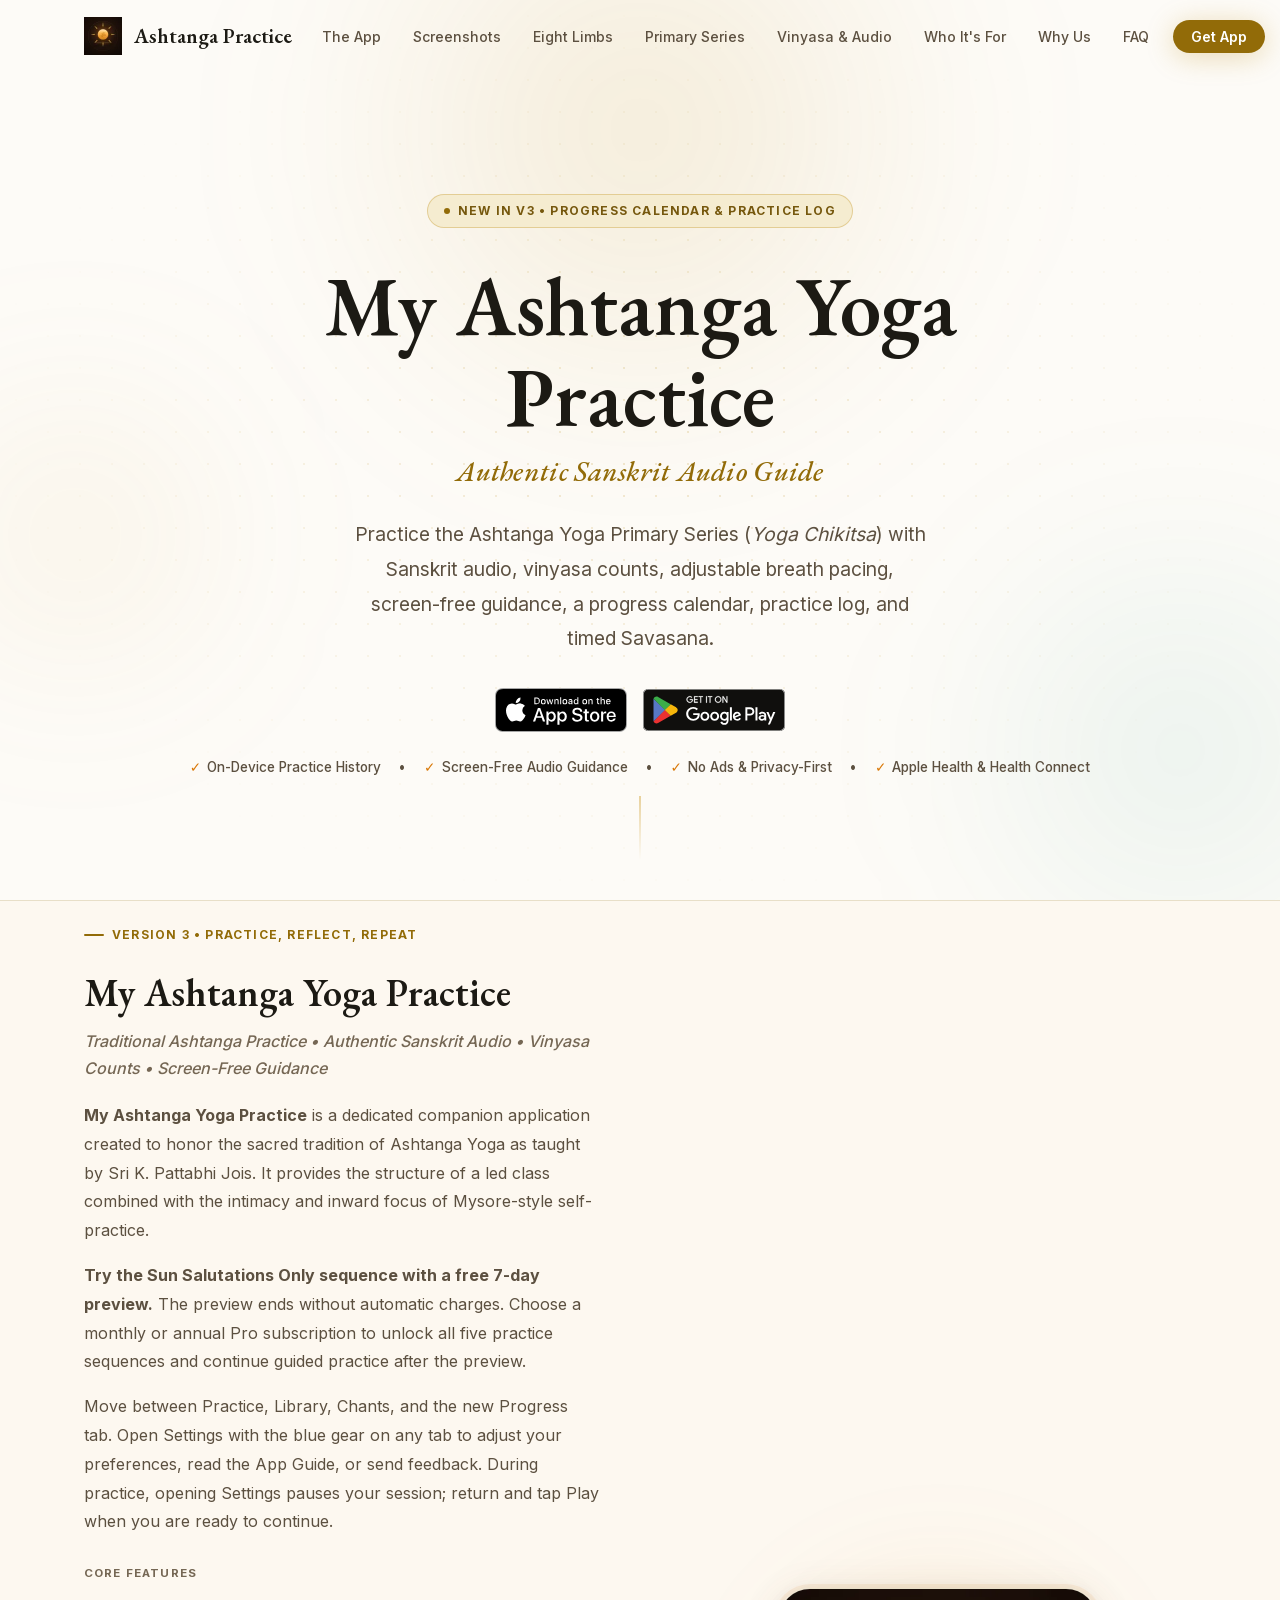
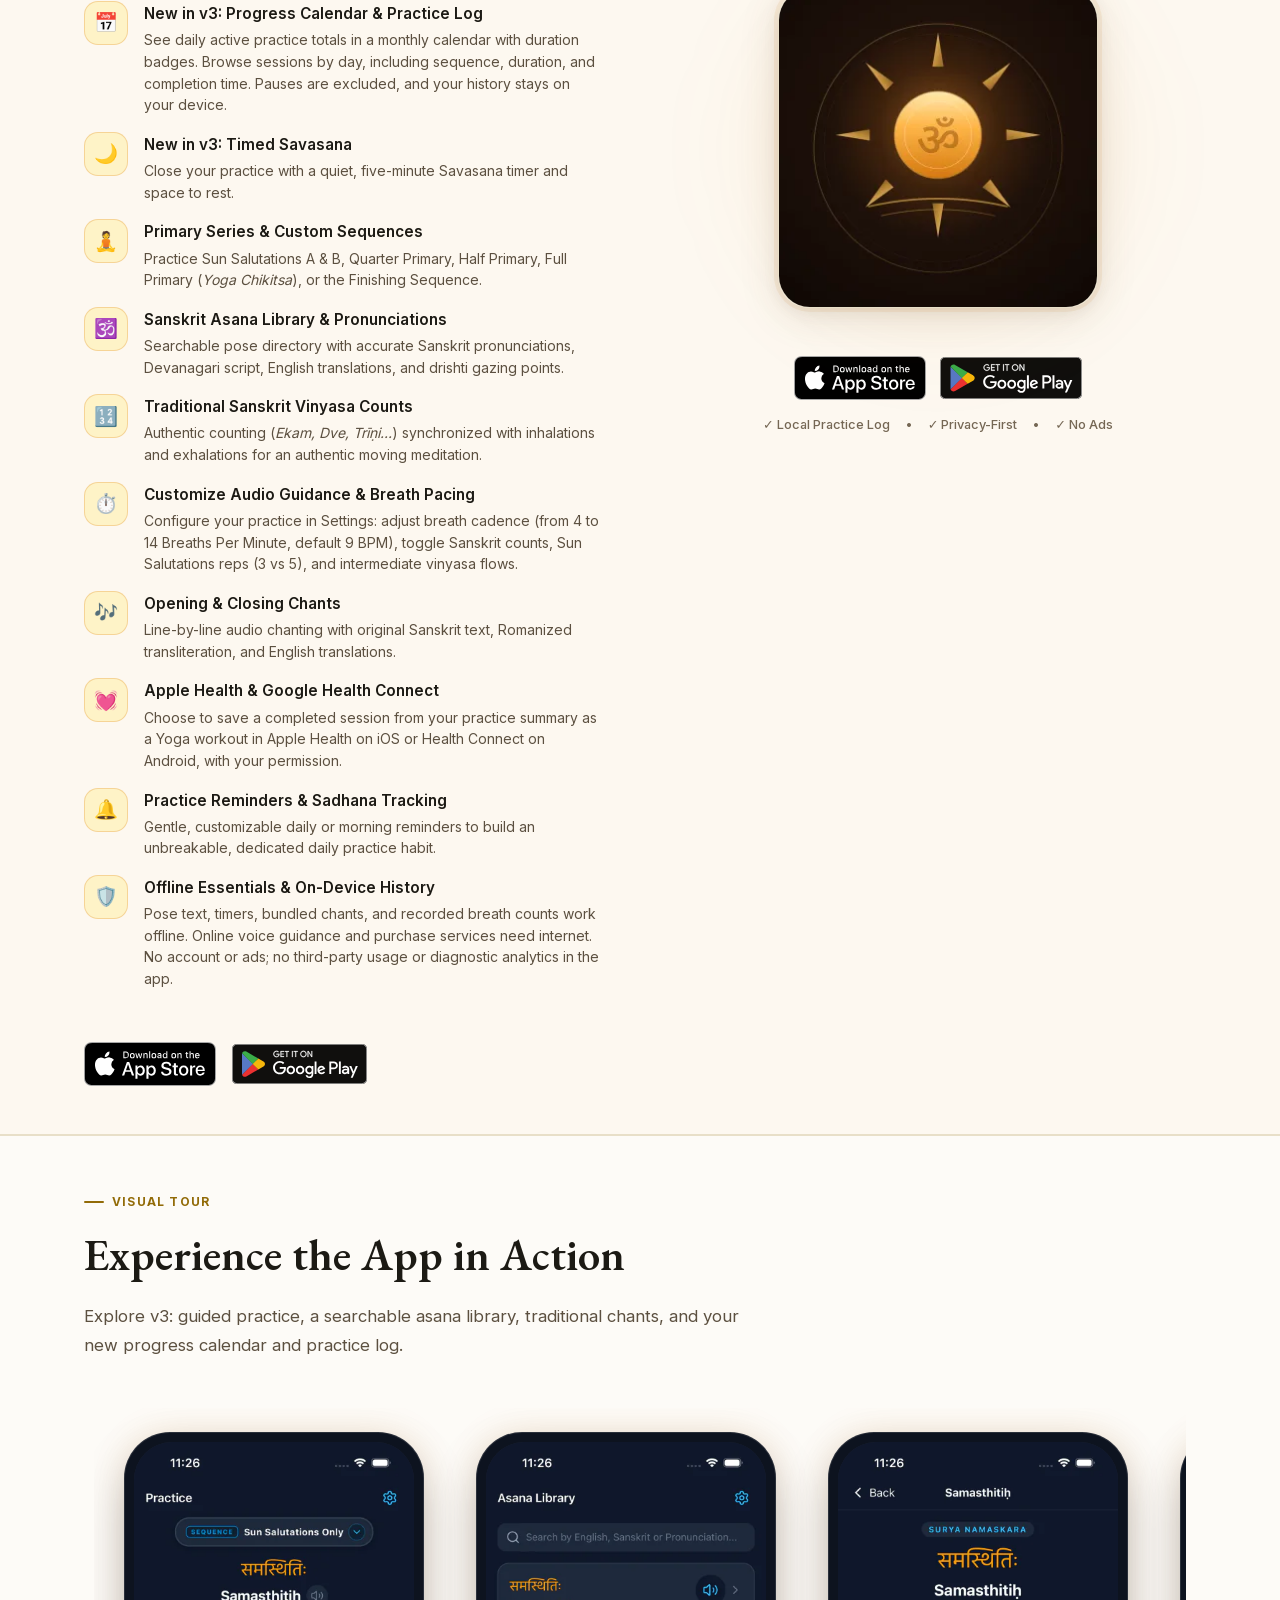
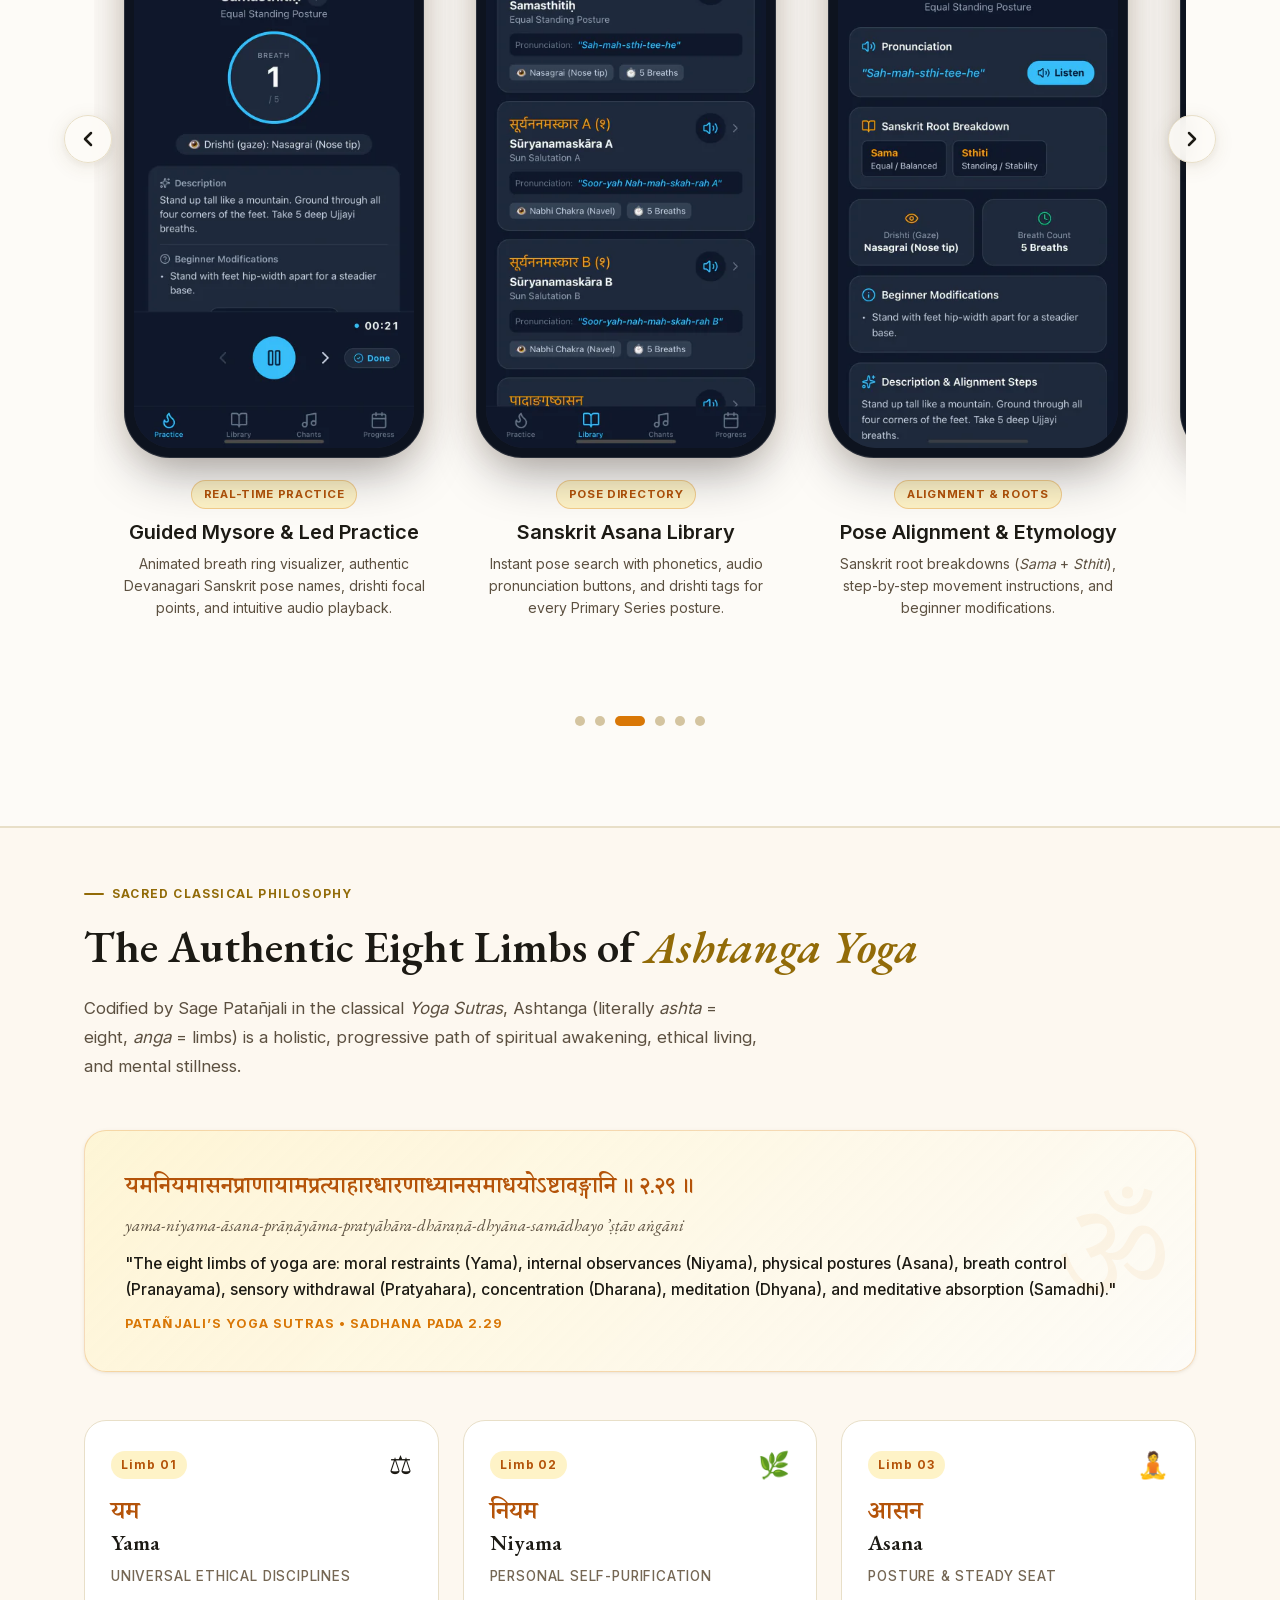
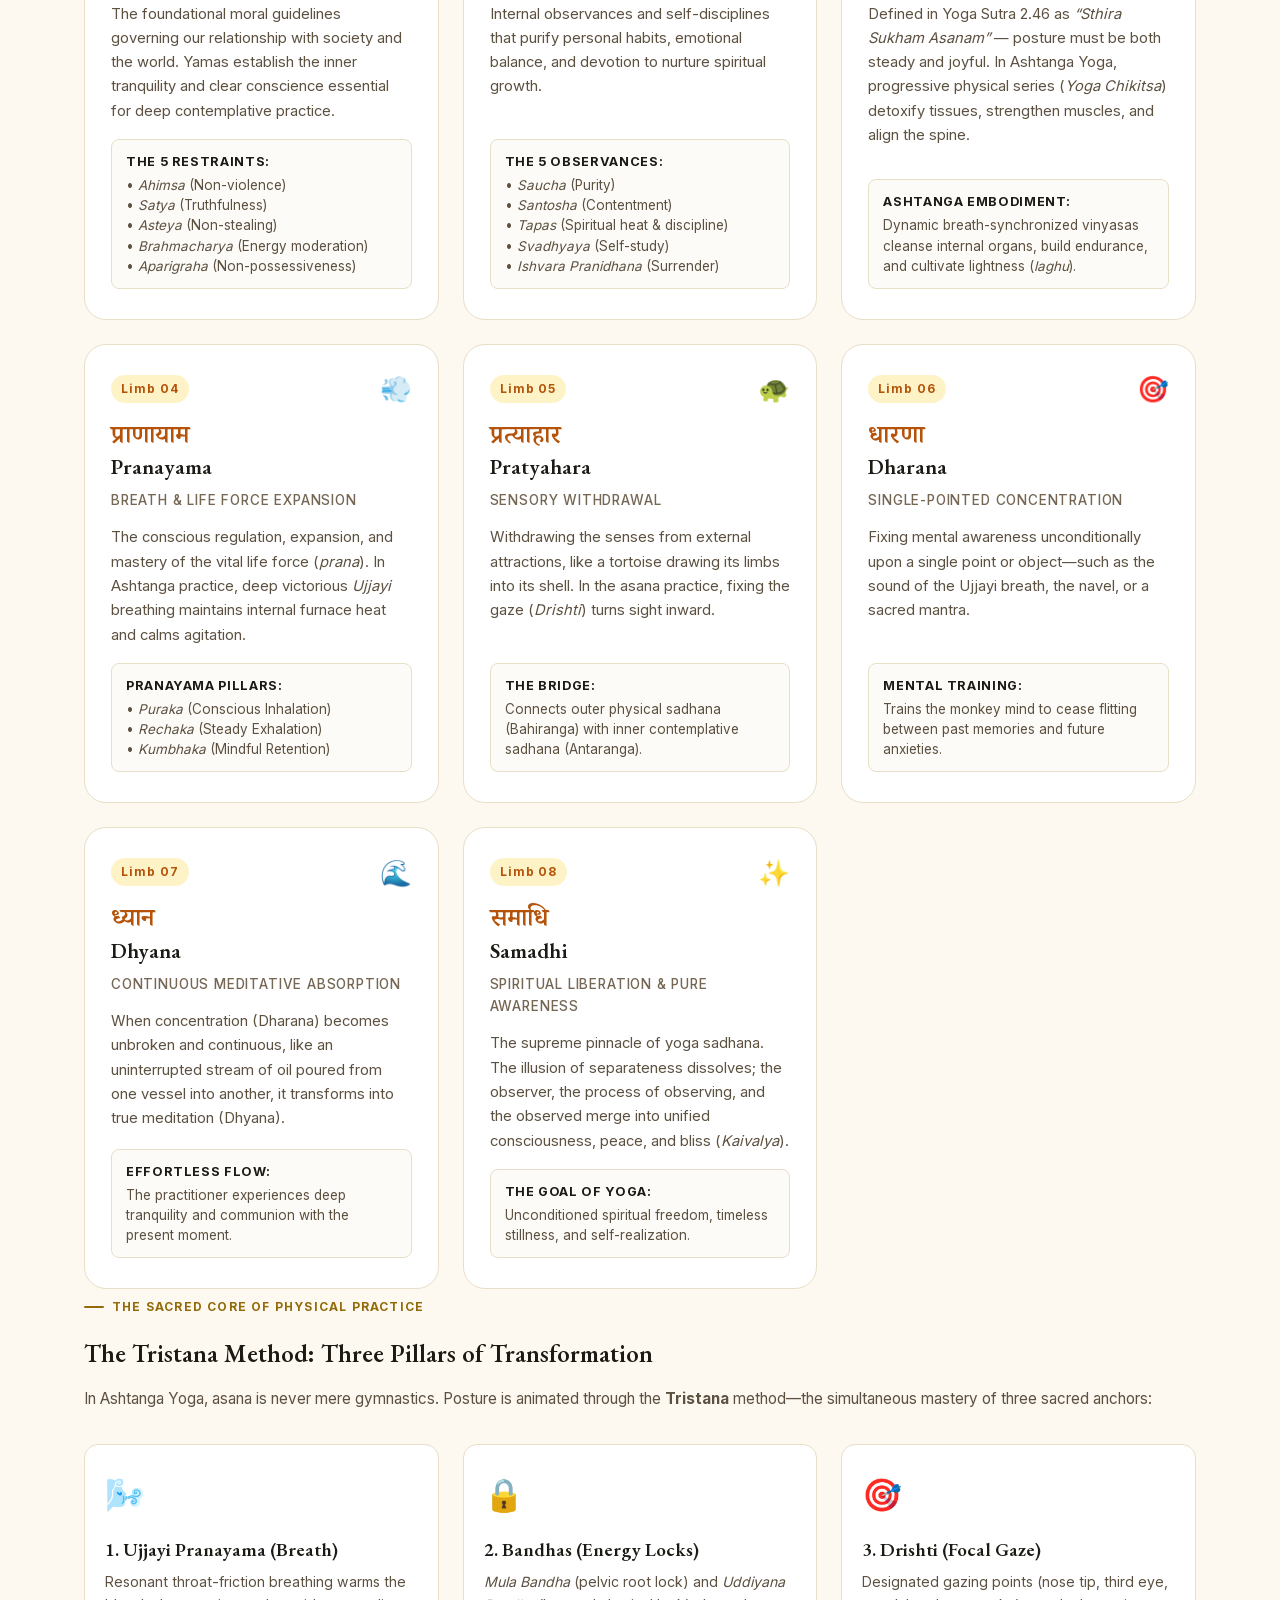
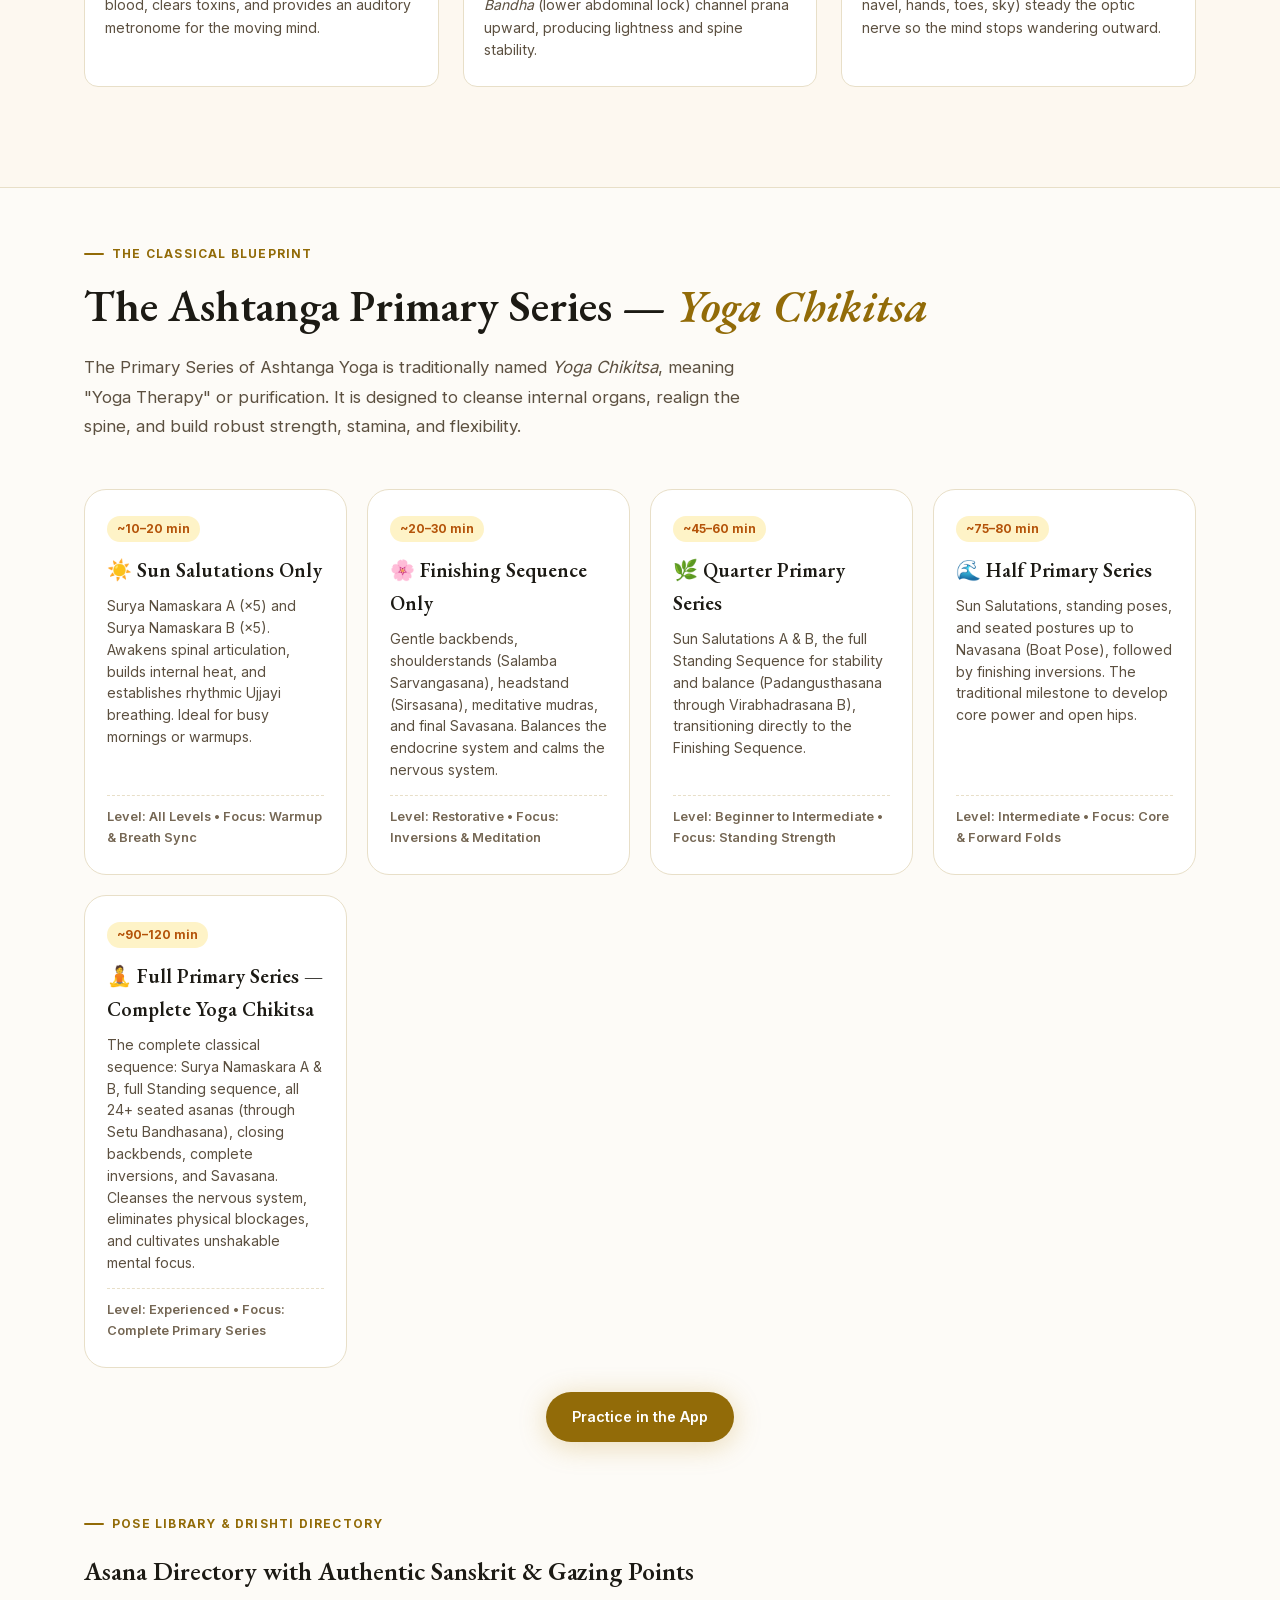
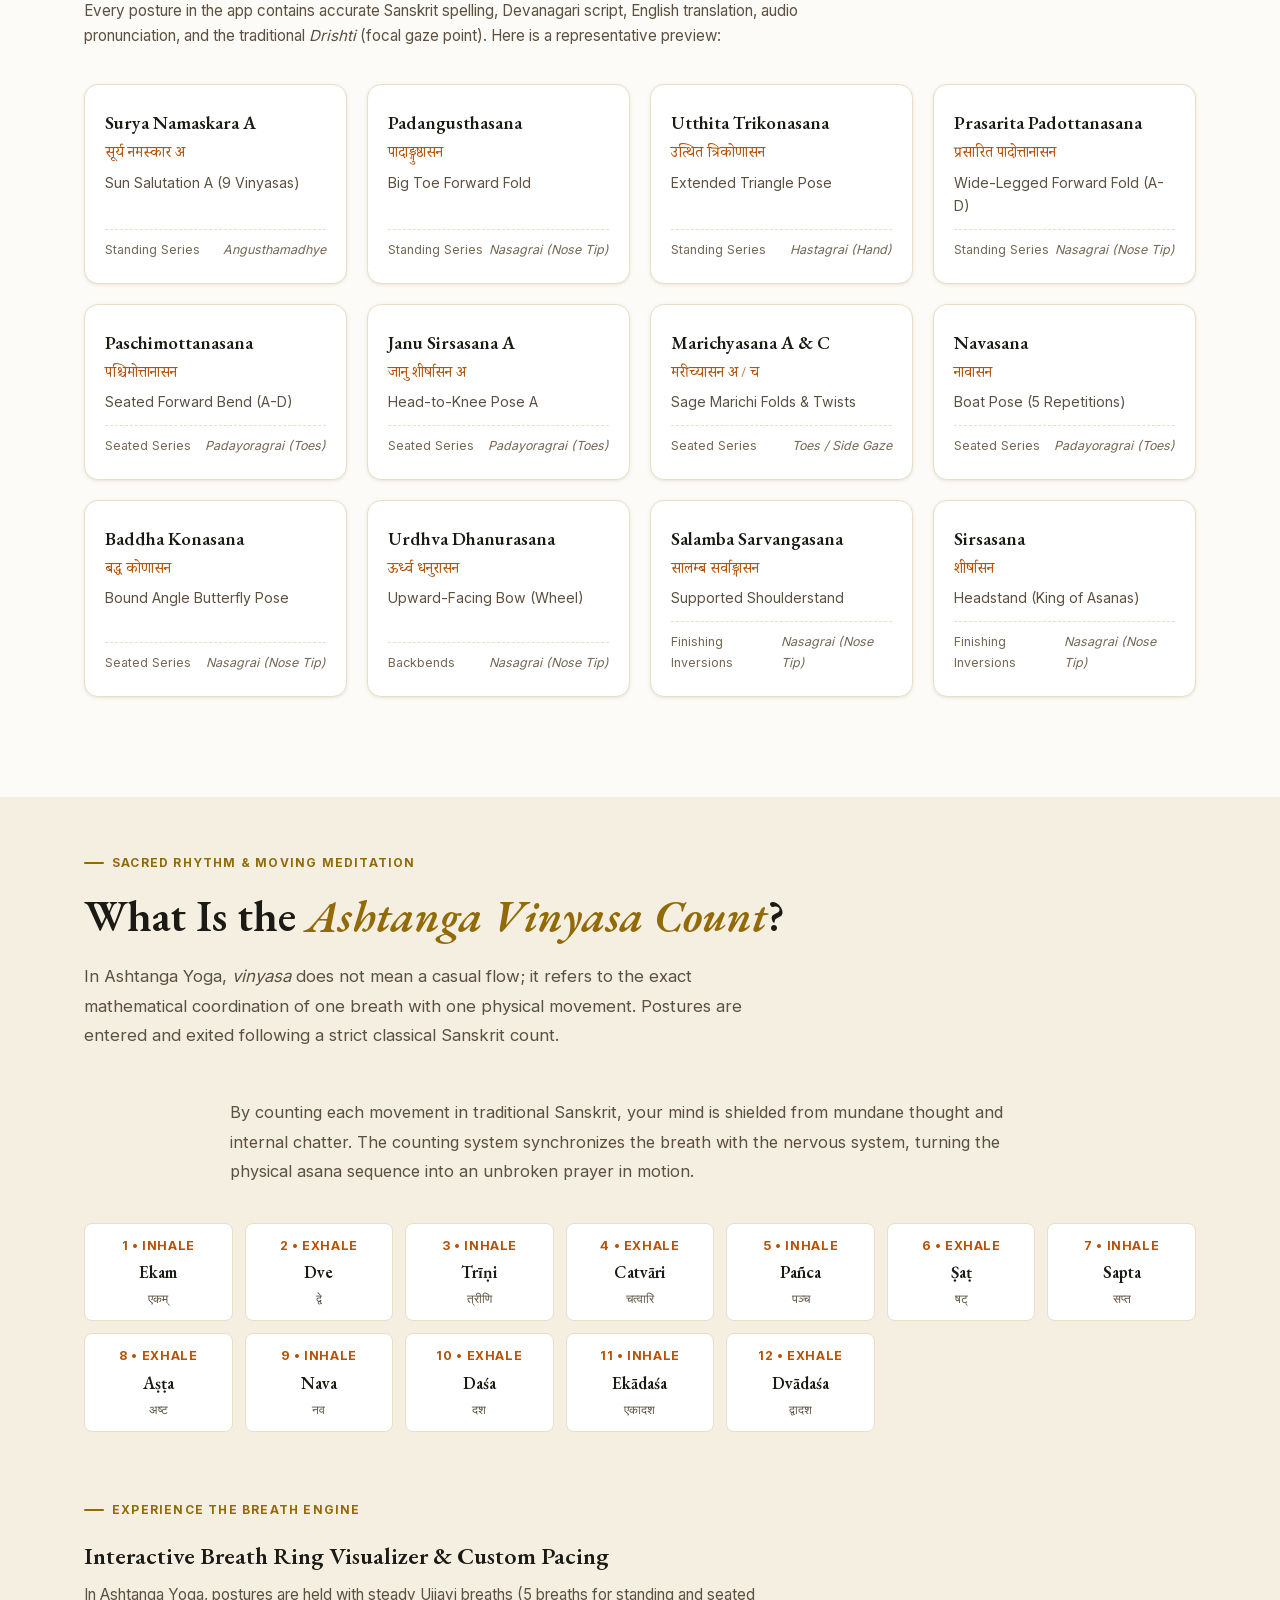
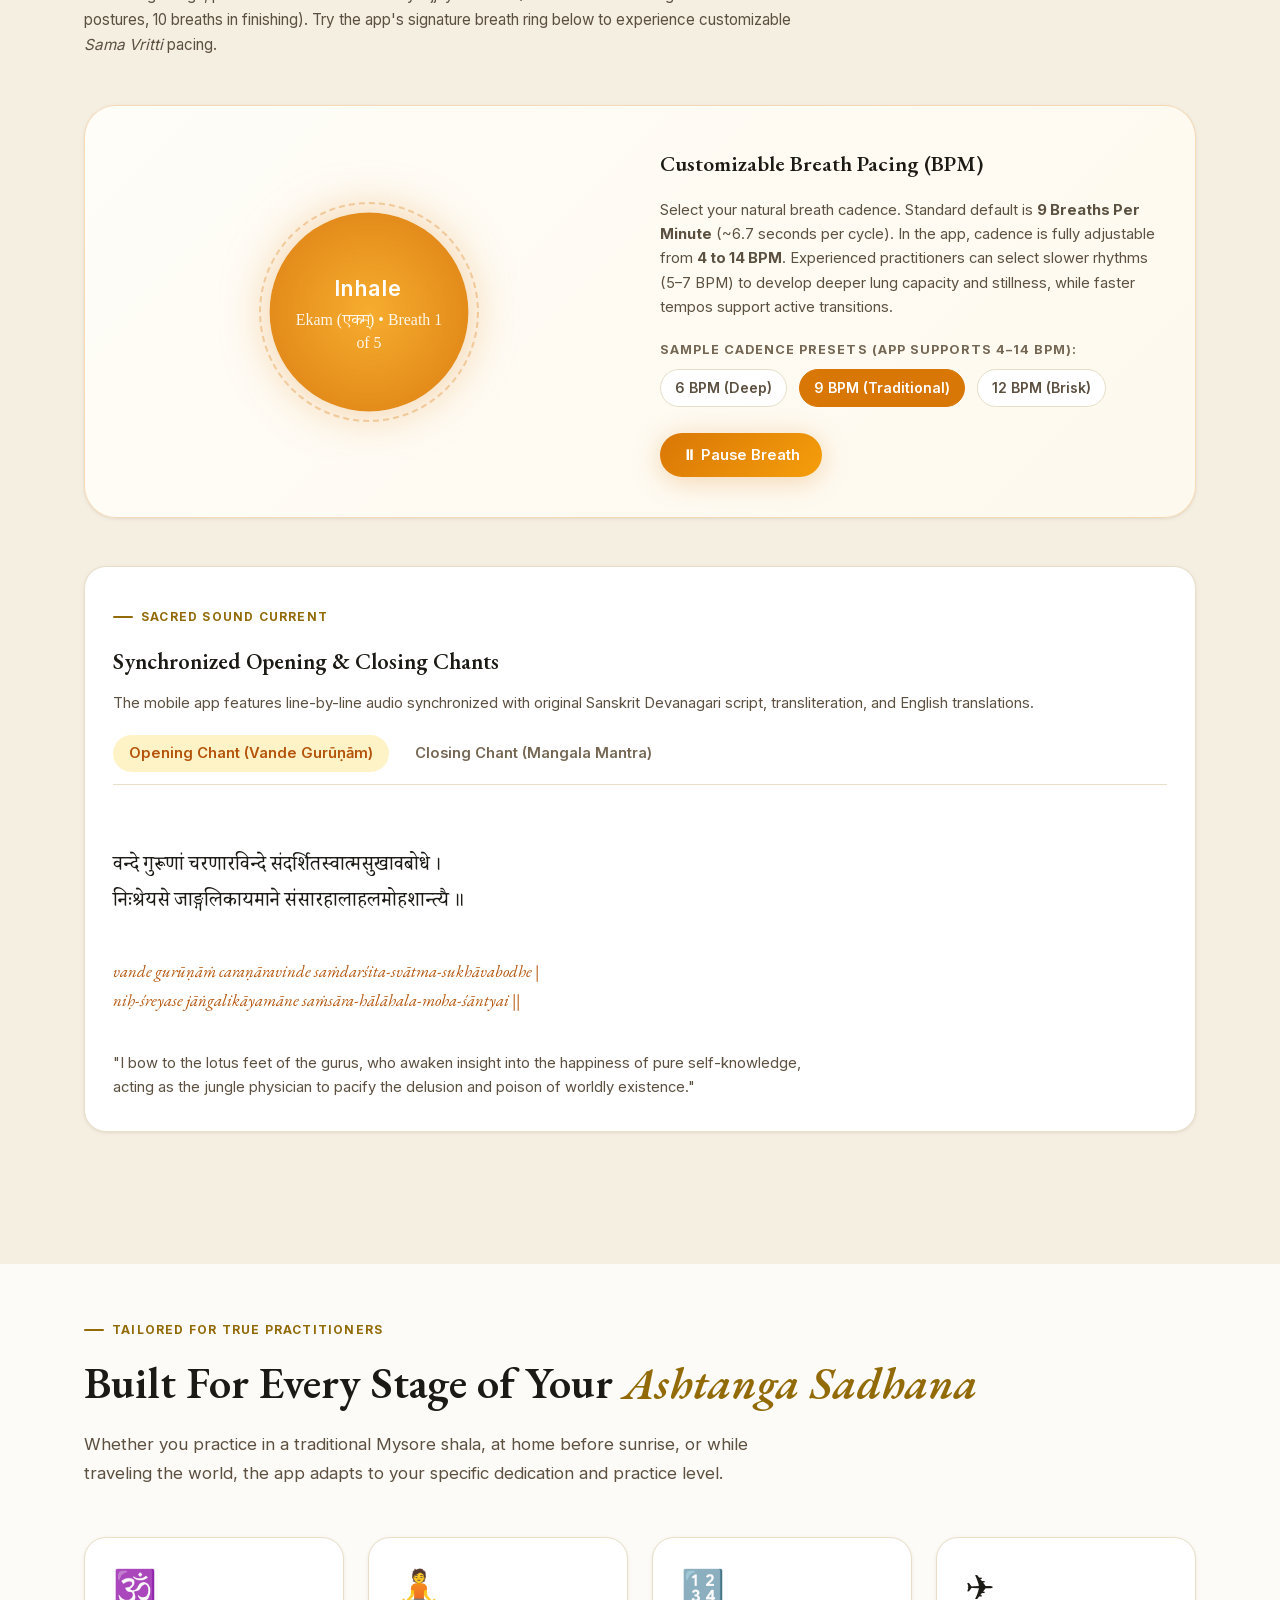
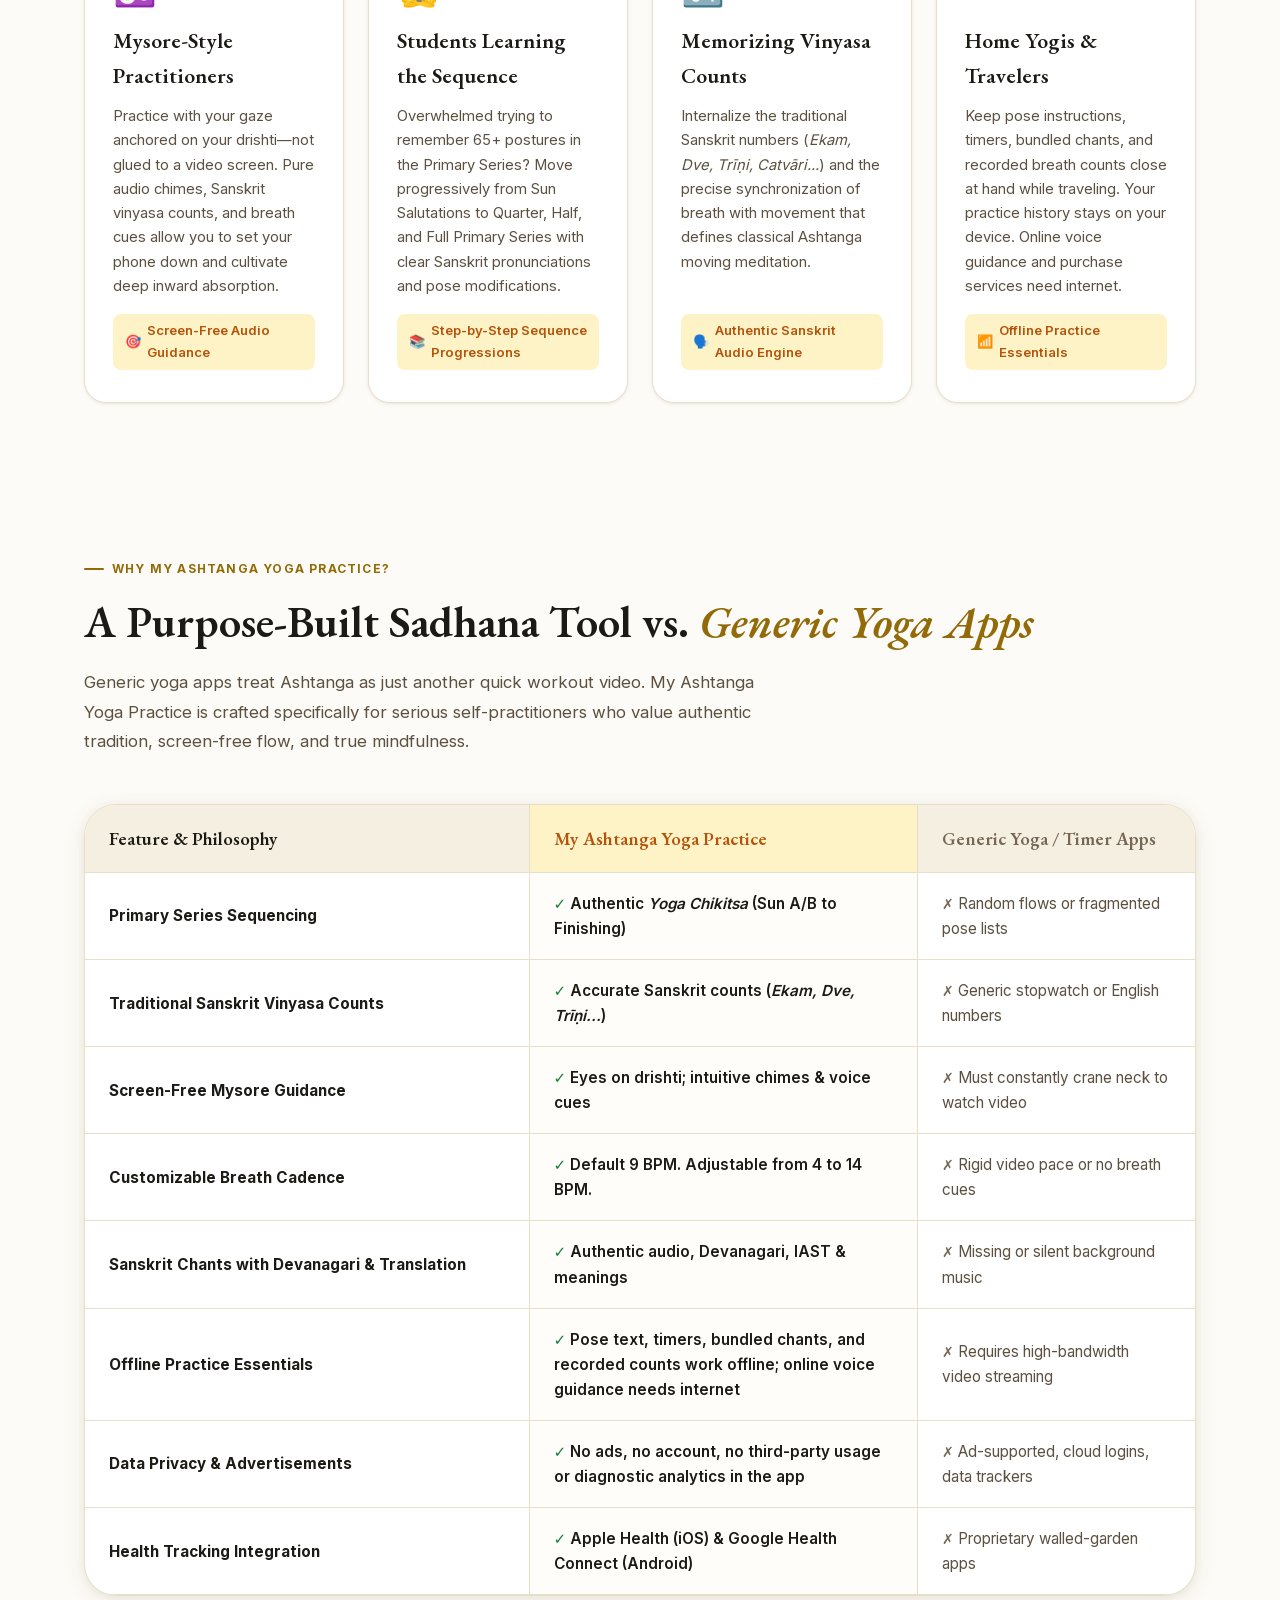
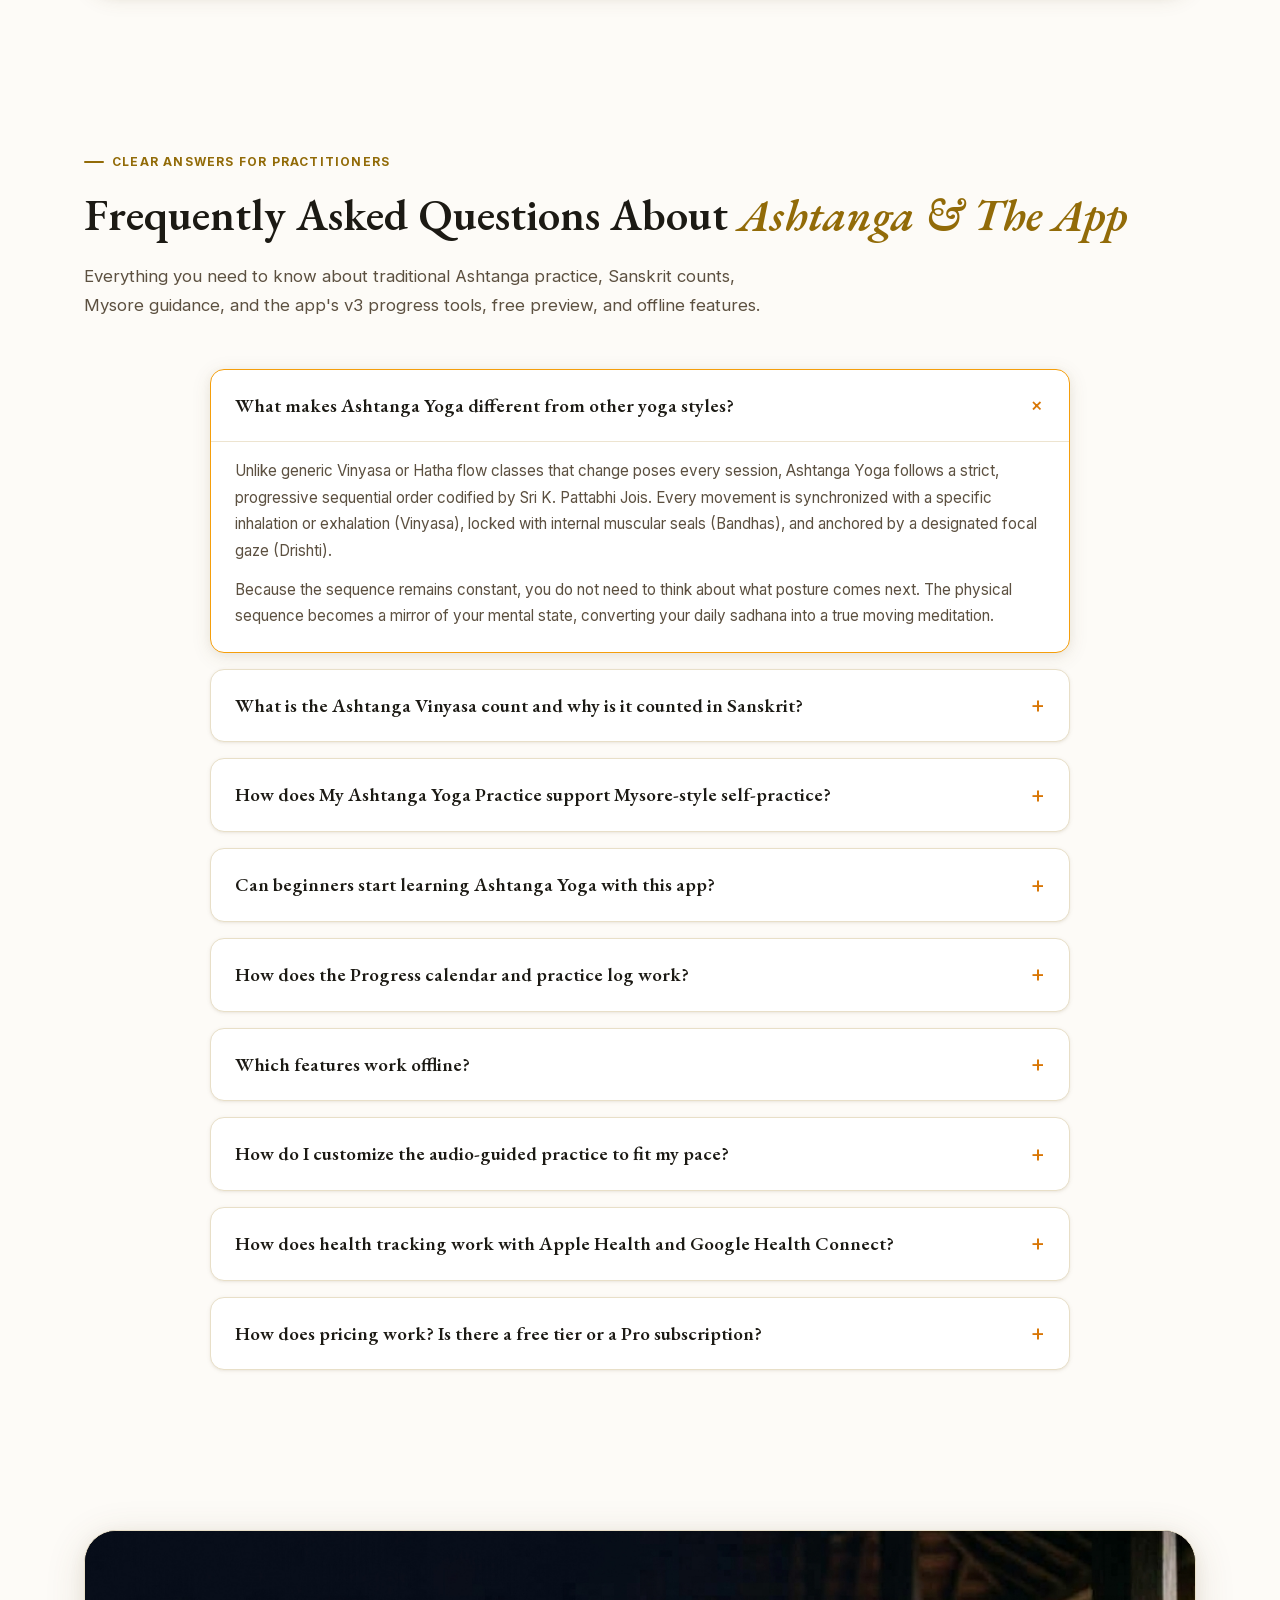
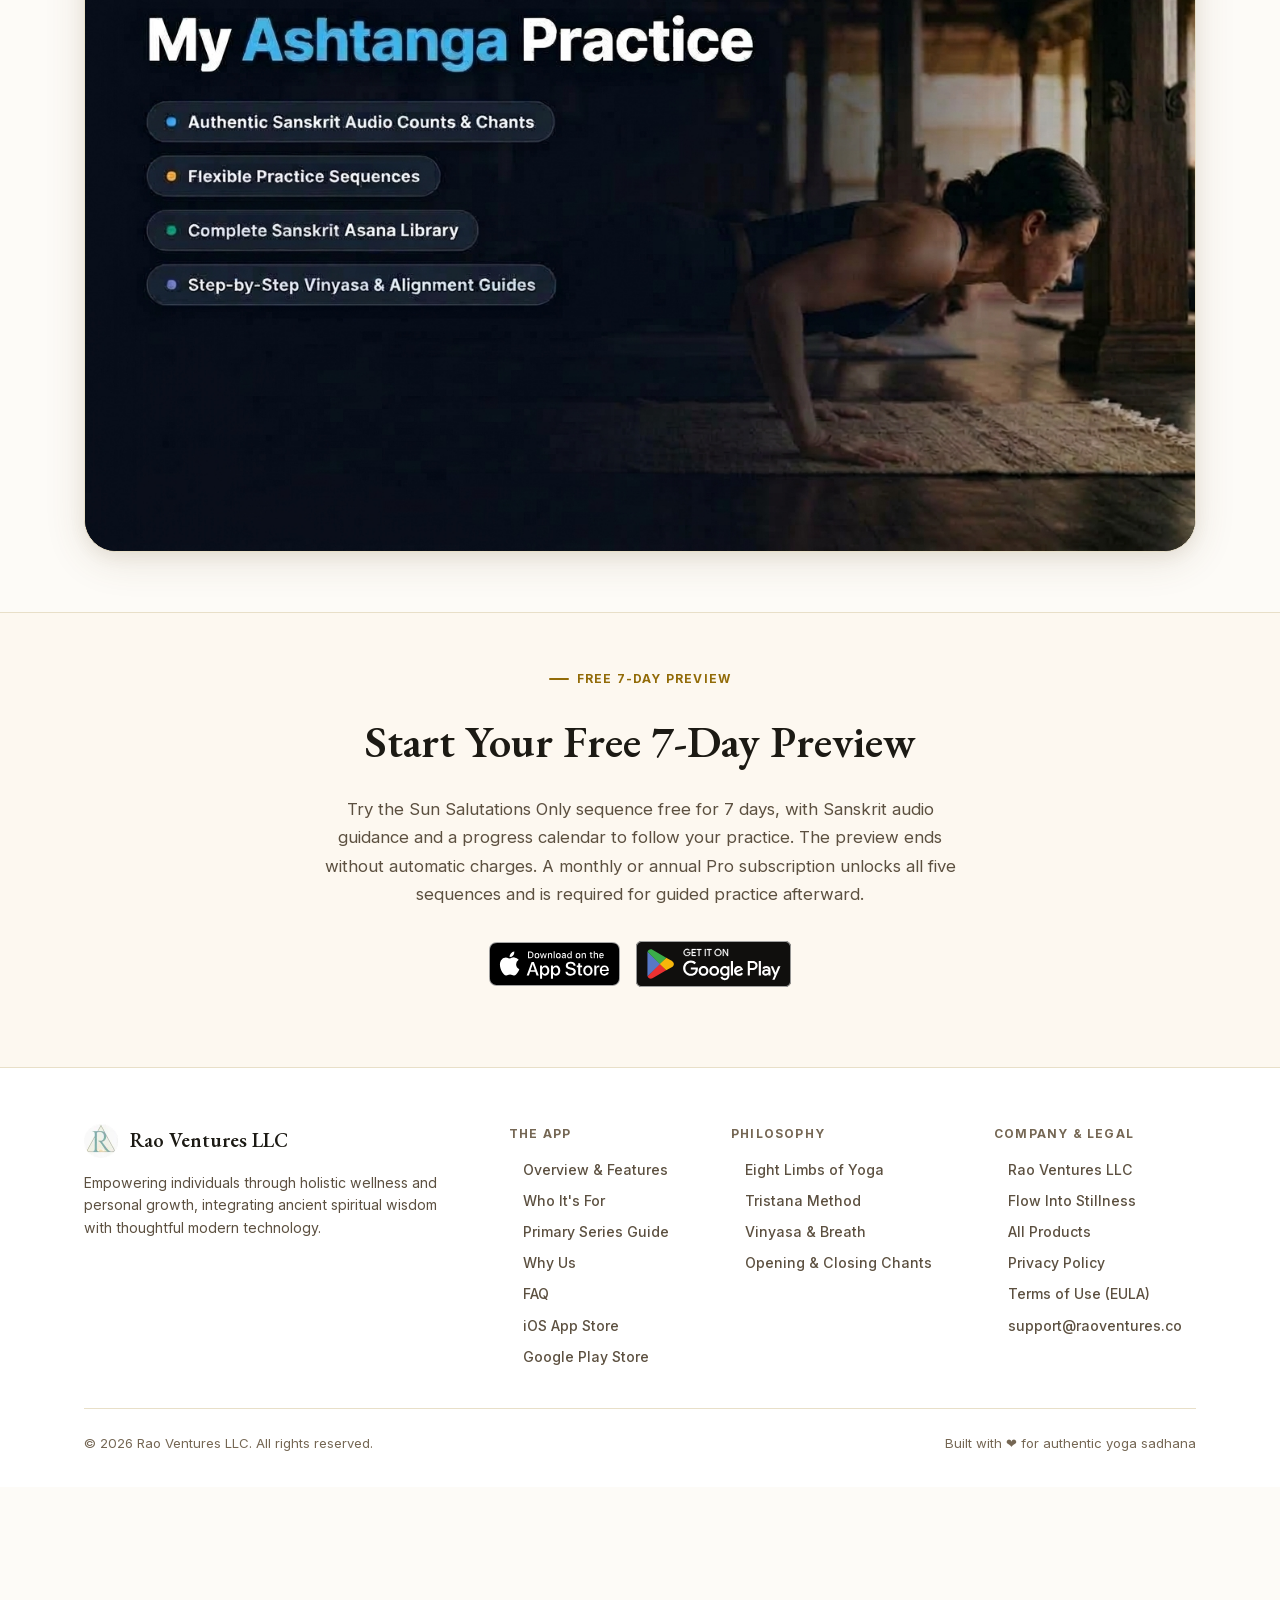
==== commit e63d1282: "fix: adjust responsive styles for mobile view" ====
--- a/docs/index.html
+++ b/docs/index.html
@@ -145,7 +145,7 @@
             "name": "How does pricing work? Is there a free tier or a Pro subscription?",
             "acceptedAnswer": {
               "@type": "Answer",
-              "text": "Download the app and try Sun Salutations Only free for seven days, without automatic charges when the preview ends. A monthly or annual Pro subscription unlocks all five practice sequences, the full pose library, and audio customization. Pro is required for guided practice after the preview; saved practice history remains available. Check your app store for local prices and subscription terms."
+              "text": "Download the app and try the Sun Salutations Only sequence free for seven days, without automatic charges when the preview ends. A monthly or annual Pro subscription unlocks all five practice sequences, the full pose library, and audio customization. Pro is required for guided practice after the preview; saved practice history remains available. Check your app store for local prices and subscription terms."
             }
           },
           {
@@ -329,7 +329,7 @@
               class combined with the intimacy and inward focus of Mysore-style self-practice.
             </p>
             <p class="product-detail-desc reveal reveal-delay-2">
-              <strong>Try Sun Salutations Only with a free 7-day preview.</strong> The preview ends without
+              <strong>Try the Sun Salutations Only sequence with a free 7-day preview.</strong> The preview ends without
               automatic charges. Choose a monthly or annual Pro subscription to unlock all five practice sequences
               and continue guided practice after the preview.
             </p>
@@ -1579,7 +1579,7 @@
             </summary>
             <div class="faq-answer">
               <p>
-                <strong>Download the app and try Sun Salutations Only free for seven days.</strong>
+                <strong>Download the app and try the Sun Salutations Only sequence free for seven days.</strong>
                 The preview ends without automatic charges. No account is required, and the app has no ads.
               </p>
               <p>
@@ -1622,7 +1622,7 @@
         </h2>
         <p style="max-width: 640px; margin: 0 auto 32px; font-size: 1.05rem; color: var(--text-sec); line-height: 1.7;"
           class="reveal reveal-delay-2">
-          Try Sun Salutations Only free for 7 days, with Sanskrit audio guidance and a progress calendar
+          Try the Sun Salutations Only sequence free for 7 days, with Sanskrit audio guidance and a progress calendar
           to follow your practice. The preview ends without automatic charges.
           A monthly or annual Pro subscription unlocks all five sequences and is required for guided practice afterward.
         </p>
--- a/docs/styles.css
+++ b/docs/styles.css
@@ -2333,10 +2333,6 @@
 
 /* Medium tablets & smaller (<= 900px) */
 @media (max-width: 900px) {
-  .tristana-grid {
-    grid-template-columns: 1fr;
-  }
-
   .breath-widget {
     grid-template-columns: 1fr;
     text-align: center;
@@ -2363,7 +2359,11 @@
 /* Tablet portrait & below (<= 768px) */
 @media (max-width: 768px) {
   .section-pad {
-    padding: 32px 0 64px;
+    padding: 64px 0;
+  }
+
+  .tristana-section {
+    padding-top: 48px;
   }
 
   .desktop-only {
@@ -2848,6 +2848,12 @@
   margin-top: 32px;
 }
 
+@media (max-width: 900px) {
+  .tristana-grid {
+    grid-template-columns: 1fr;
+  }
+}
+
 .tristana-card {
   background: var(--surface);
   border: 1px solid var(--border);
@@ -3331,6 +3337,32 @@
 
 .comparison-table td.col-others {
   color: var(--text-sec);
+}
+
+@media (max-width: 768px) {
+  .comparison-table {
+    min-width: 0;
+    table-layout: fixed;
+  }
+
+  .comparison-table tr > :first-child {
+    display: none;
+  }
+
+  .comparison-table th.col-app,
+  .comparison-table th.col-others {
+    width: 50%;
+  }
+
+  .comparison-table th,
+  .comparison-table td {
+    padding: 16px 12px;
+    overflow-wrap: break-word;
+  }
+
+  .comparison-table .col-app {
+    border-left: 0;
+  }
 }
 
 .comp-badge-pro {
